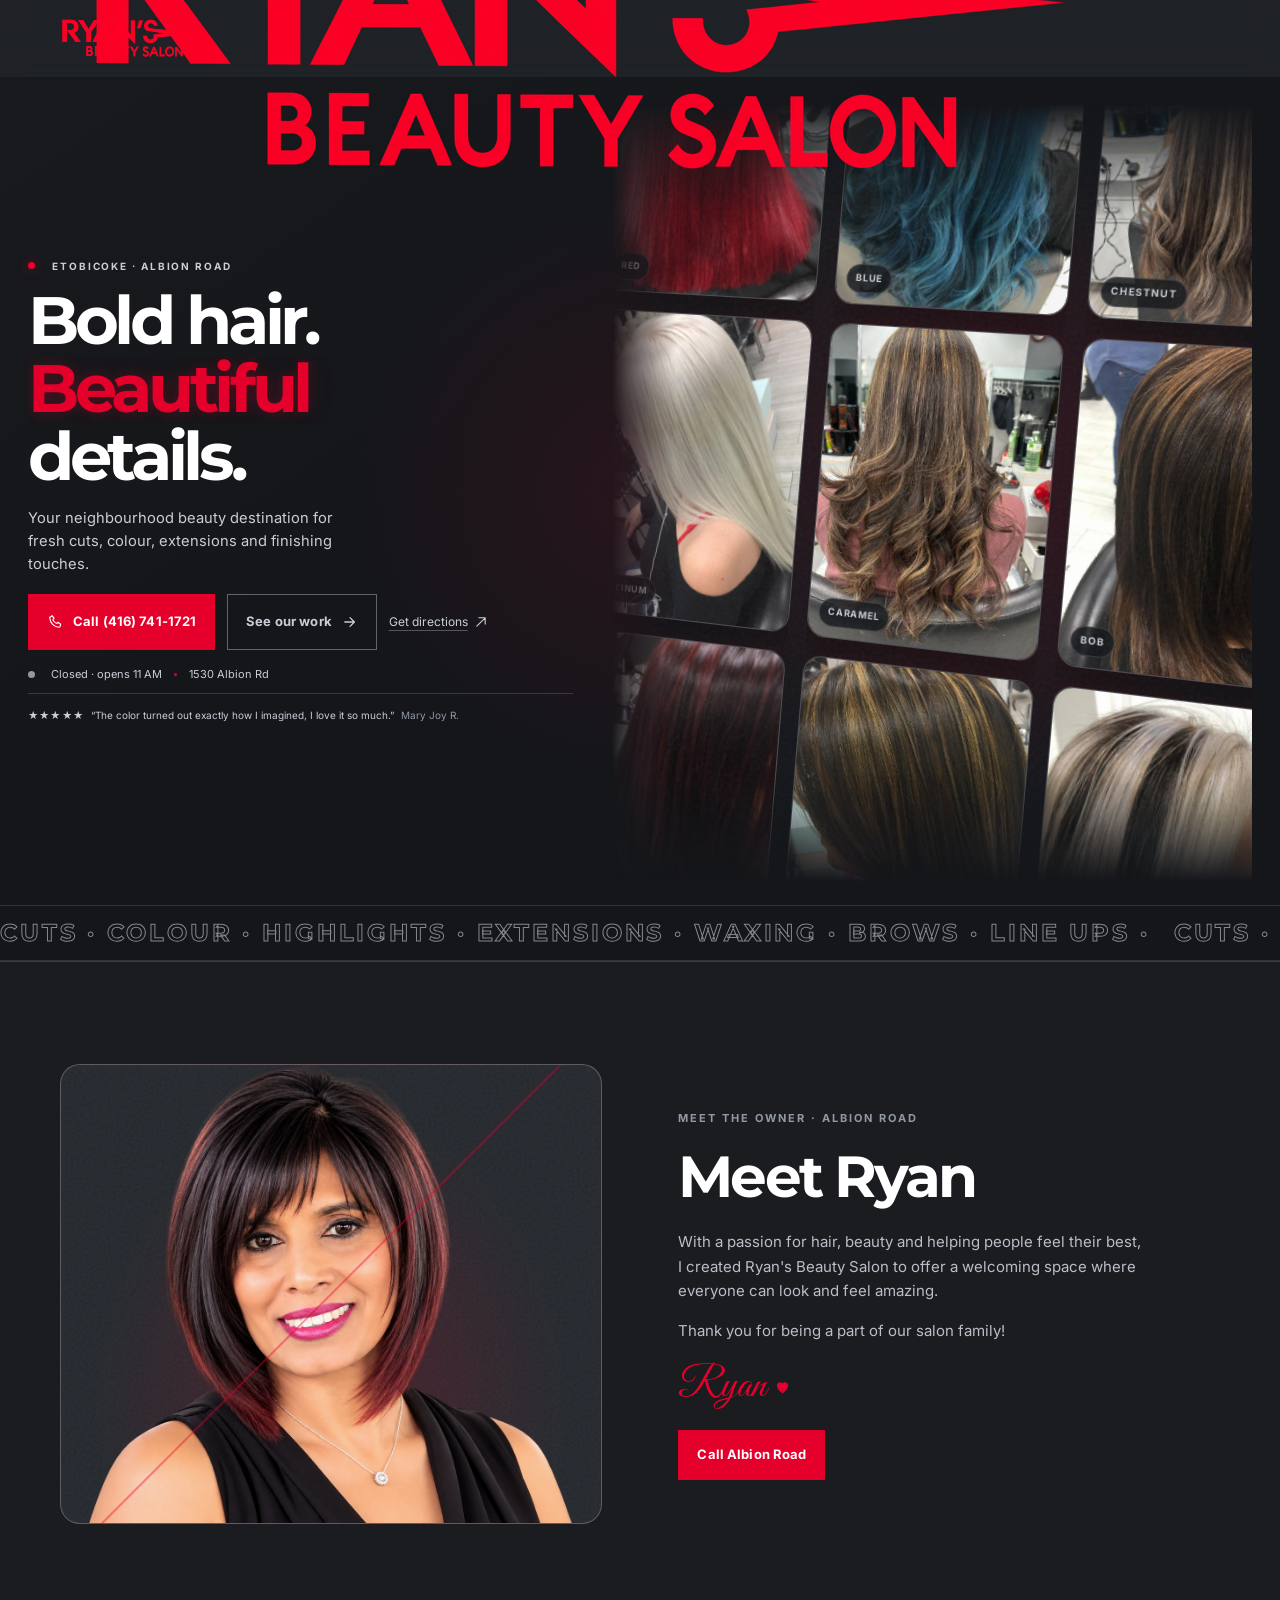
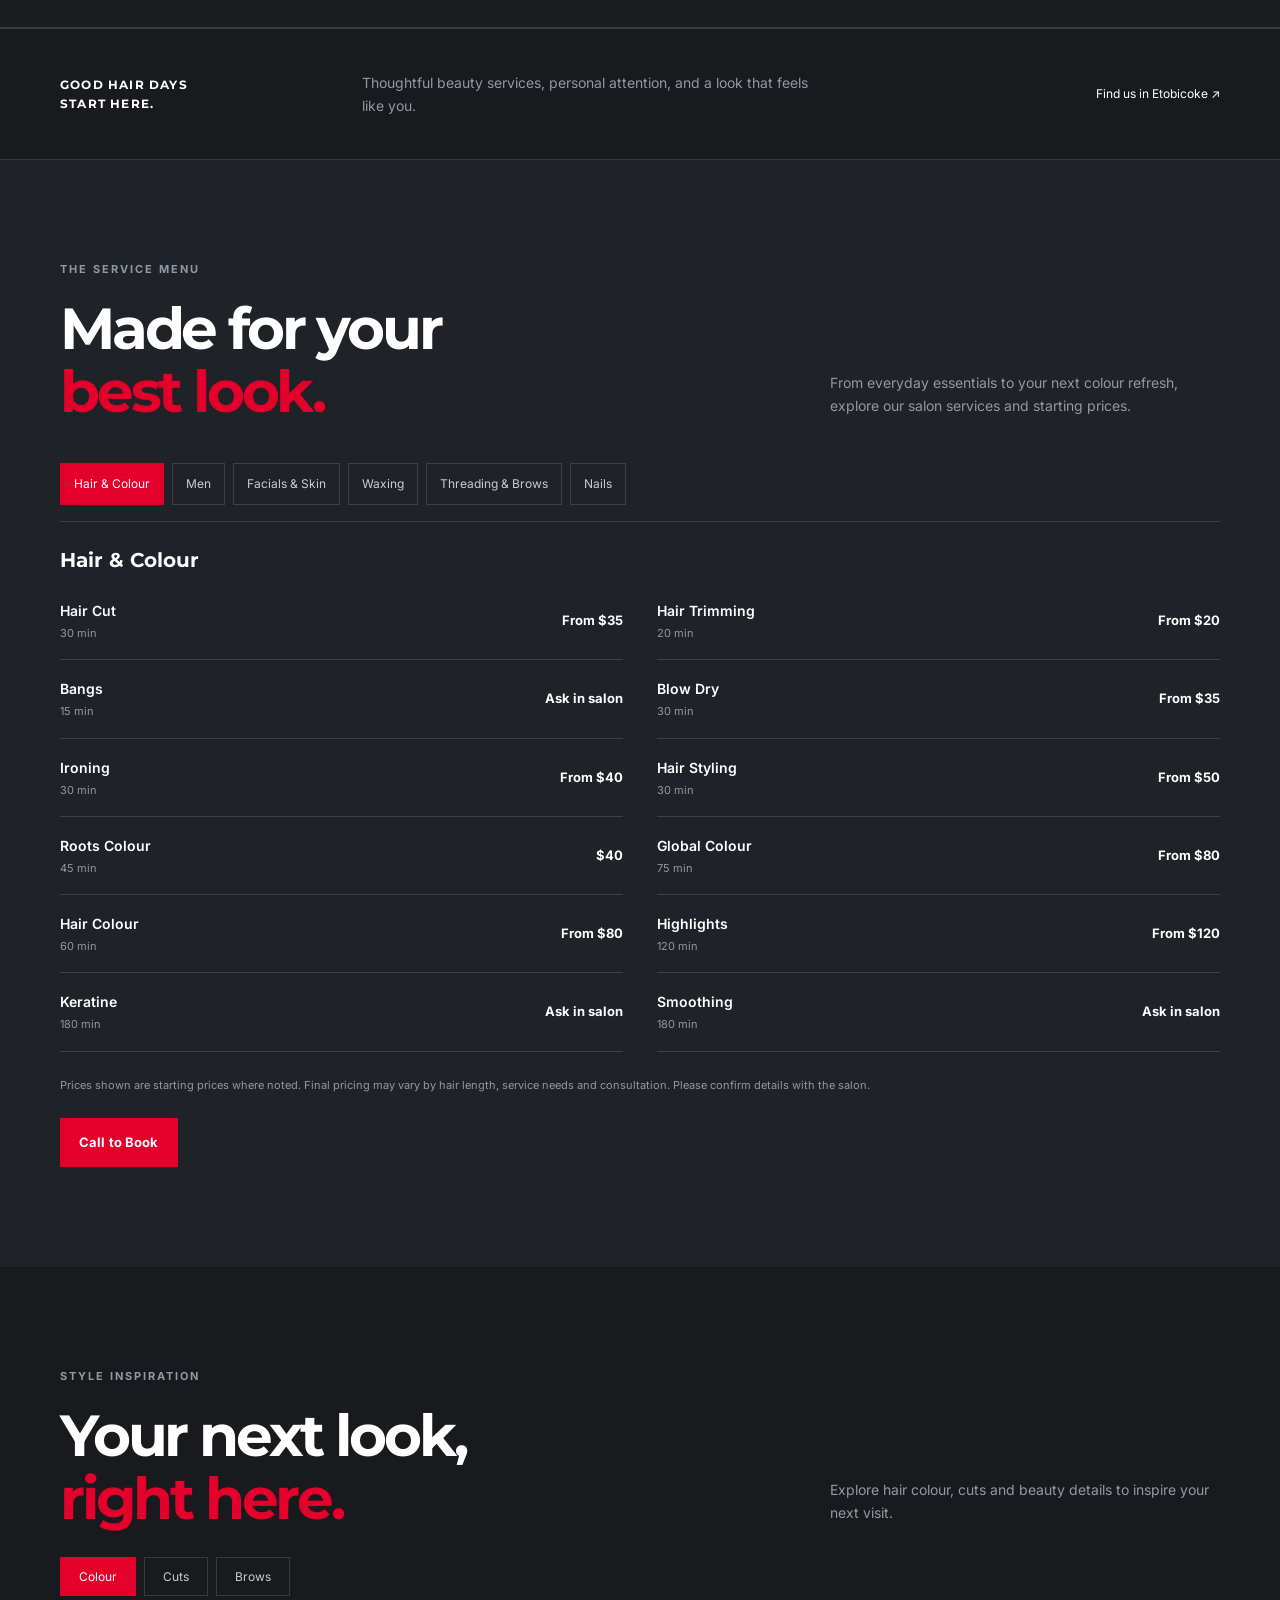
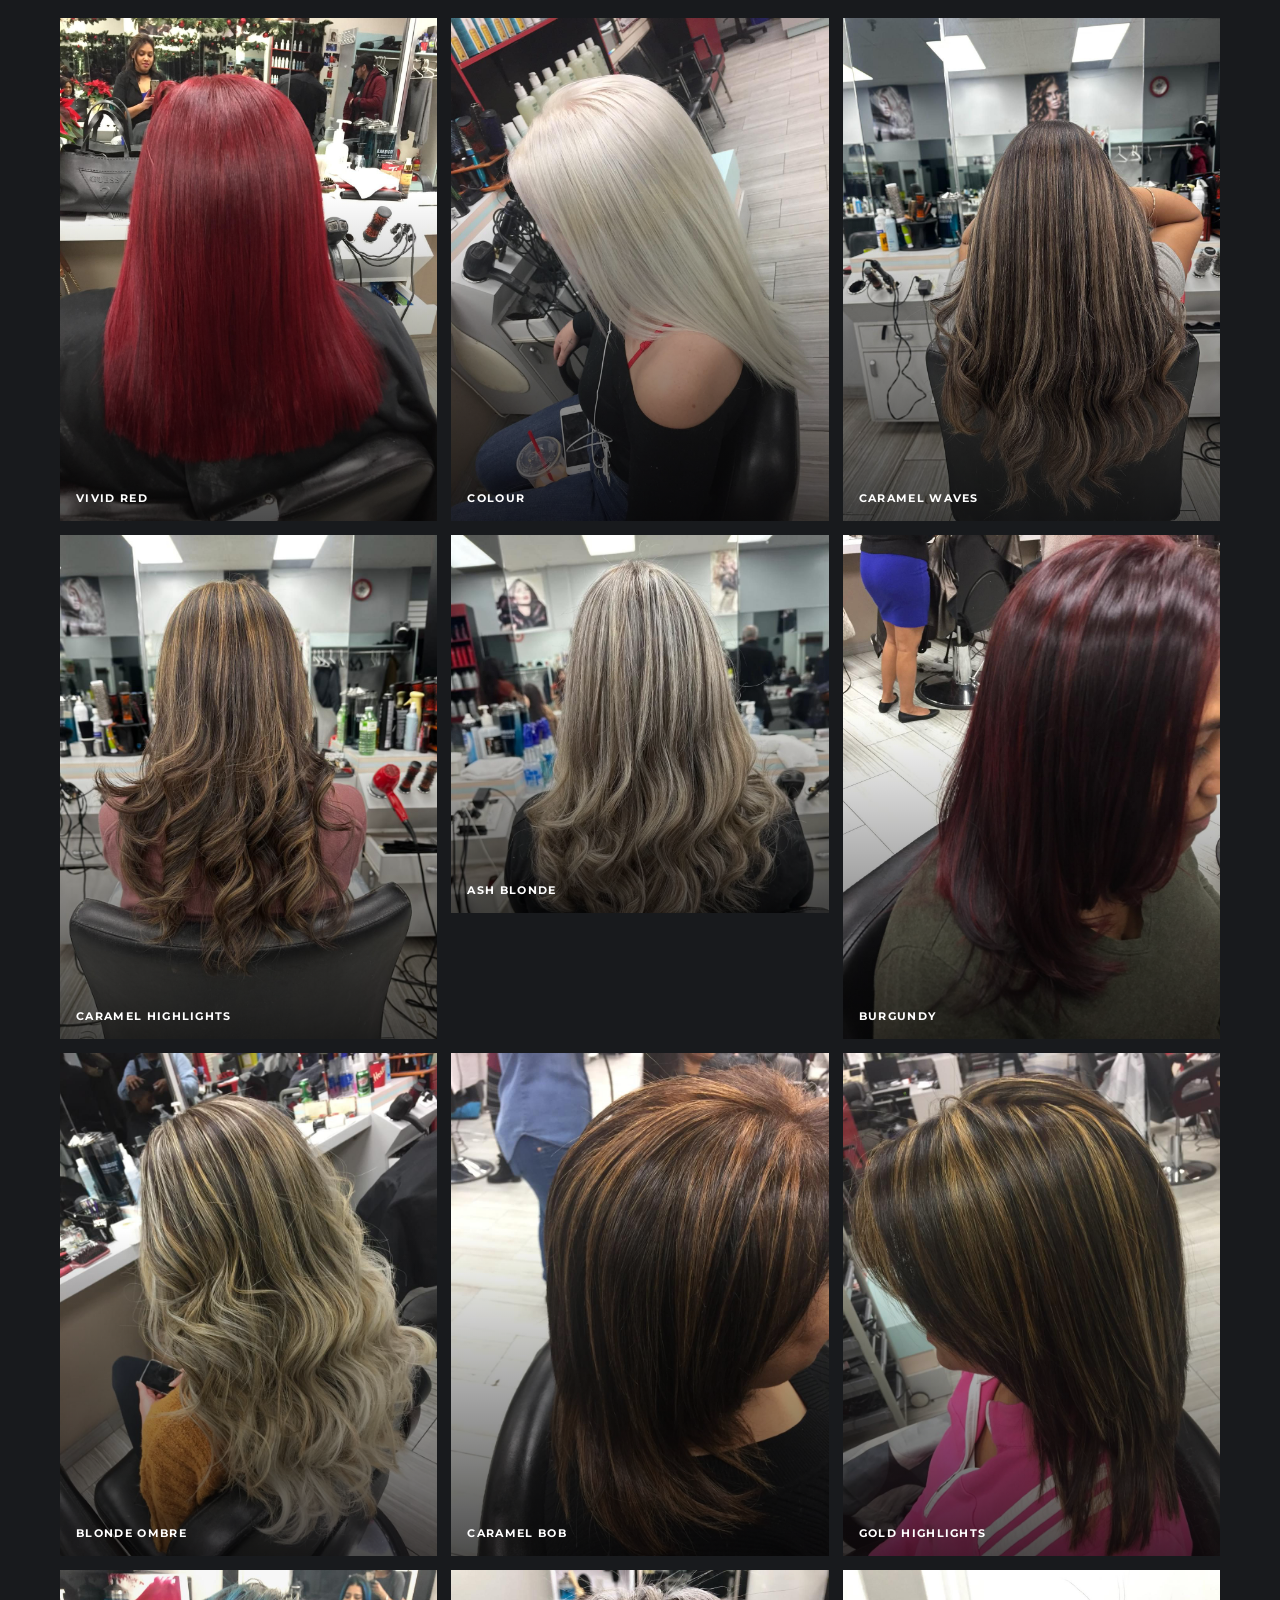
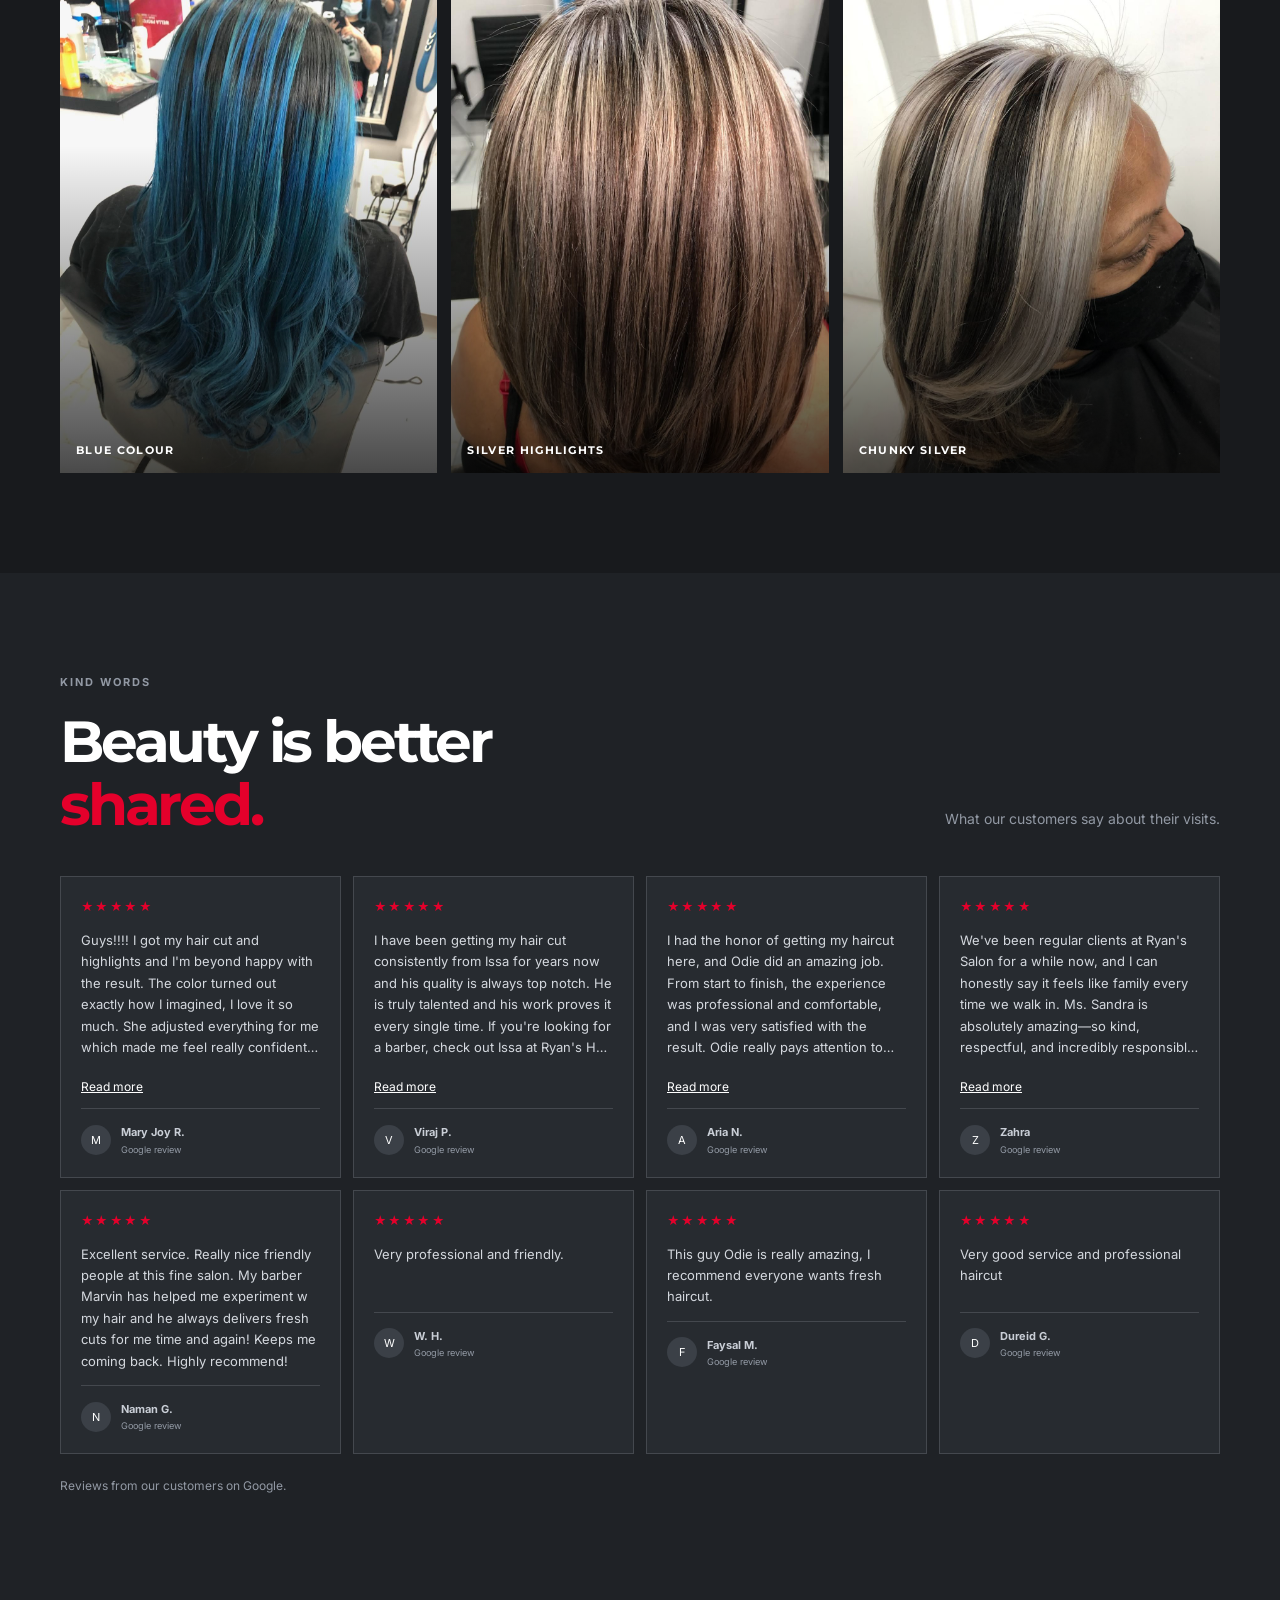
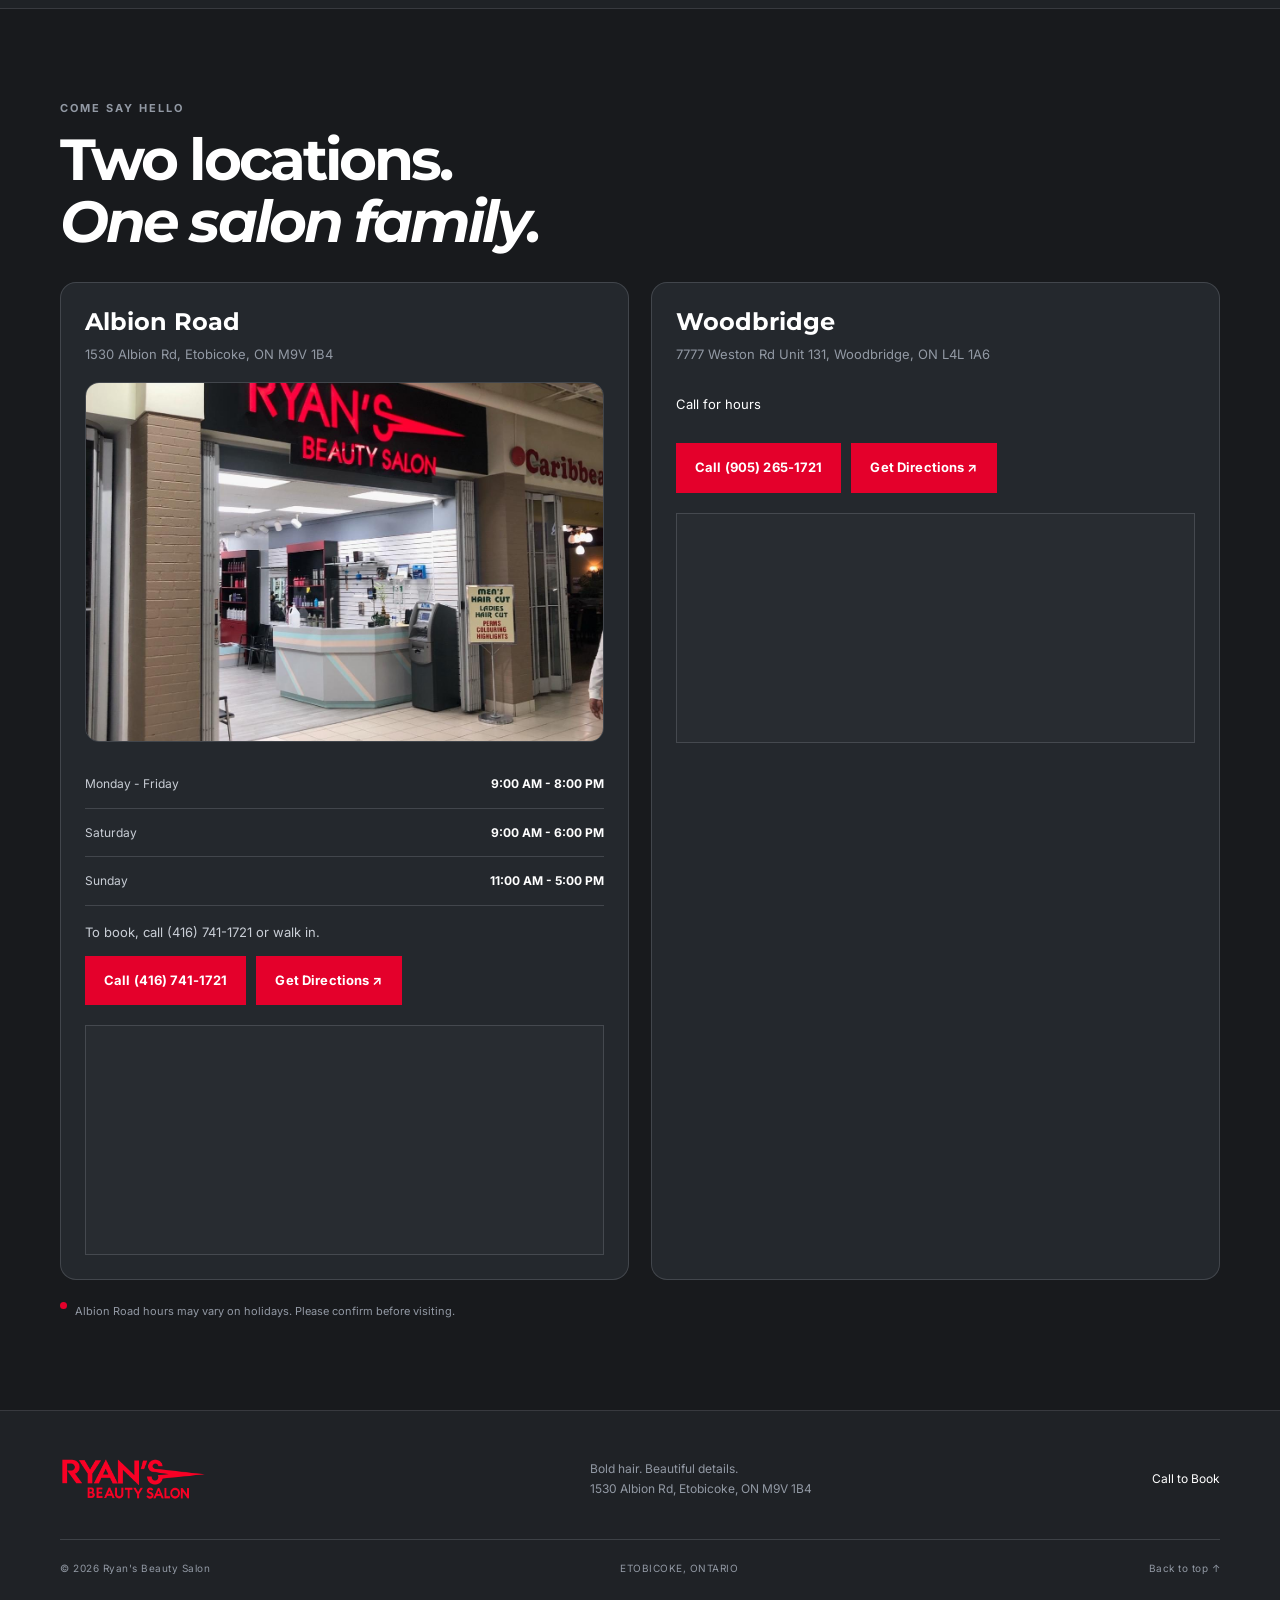
==== index.html @ 786a0055 "Place owner feature after marquee and add mobile menu logo" ====
<!doctype html><html lang="en"><head><meta charset="utf-8"><meta name="viewport" content="width=device-width, initial-scale=1, viewport-fit=cover"><meta name="theme-color" content="#1F2226"><title>Ryan's Beauty Salon | Hair, Beauty & Waxing in Etobicoke</title><meta name="description" content="Hair cuts, colour, extensions, waxing and brows at Ryan's Beauty Salon in Etobicoke."><meta property="og:image" content="https://ryans-beauty-salon.vercel.app/images/hero-red.jpg"><meta name="twitter:card" content="summary_large_image"><meta name="twitter:image" content="https://ryans-beauty-salon.vercel.app/images/hero-red.jpg"><link rel="preconnect" href="https://fonts.googleapis.com"><link rel="preconnect" href="https://fonts.gstatic.com" crossorigin><link href="https://fonts.googleapis.com/css2?family=Great+Vibes&family=Inter:wght@400;500;600;700&family=Montserrat:wght@500;600;700;800&display=swap" rel="stylesheet"><link rel="icon" href="data:image/svg+xml,%3Csvg xmlns=%22http://www.w3.org/2000/svg%22 viewBox=%220 0 64 64%22%3E%3Crect width=%2264%22 height=%2264%22 rx=%2212%22 fill=%22%231F2226%22/%3E%3Ctext x=%2232%22 y=%2245%22 text-anchor=%22middle%22 font-size=%2244%22 font-family=%22Arial%22 font-weight=%22bold%22 fill=%22%23E4002B%22%3ER%3C/text%3E%3C/svg%3E"><link rel="preload" as="image" href="/logo-ryans.png"><link rel="stylesheet" href="styles.css"><script defer src="config.js"></script><script defer src="reviews.js"></script><script defer src="app.js"></script><style>.booking-note{margin:0 0 12px;color:#C9CED6;font-size:13px}.visit-actions{display:flex;gap:10px;flex-wrap:wrap}#call-button[hidden]{display:none!important}</style><script type="application/ld+json">{"@context":"https://schema.org","@graph":[{"@type":"LocalBusiness","name":"Ryan's Beauty Salon","telephone":"+14167411721","address":{"@type":"PostalAddress","streetAddress":"1530 Albion Rd","addressLocality":"Etobicoke","addressRegion":"ON","postalCode":"M9V 1B4","addressCountry":"CA"}},{"@type":"LocalBusiness","name":"Ryan's Beauty Salon - Woodbridge","telephone":"+19052651721","address":{"@type":"PostalAddress","streetAddress":"7777 Weston Rd Unit 131","addressLocality":"Woodbridge","addressRegion":"ON","postalCode":"L4L 1A6","addressCountry":"CA"}}]}</script></head><body><a class="skip" href="#main">Skip to content</a><noscript><p class="noscript">JavaScript is off. All salon information and services remain available below. Call the salon to book an appointment.</p></noscript><header class="nav-wrap"><nav class="nav container" aria-label="Main navigation"><a class="brand" href="#home"><img class="brand-logo" src="/logo-ryans.png" alt="Ryan's Beauty Salon" width="1000" height="300"></a><div class="nav-links" id="primary-navigation"><a class="mobile-menu-brand" href="#home"><img src="/logo-ryans.png" alt="Ryan's Beauty Salon" width="1000" height="300"></a><a href="#services">Services</a><a href="#gallery">Gallery</a><a href="#reviews">Reviews</a><a href="#visit">Visit</a><a class="mobile-menu-book button button-red" data-booking-link href="tel:+14167411721">Call to Book</a></div><a class="button button-red nav-book desktop-nav-call" href="tel:+14167411721"><span class="nav-call-mobile-label">Call to Book</span><span class="nav-call-desktop-label" hidden>Call (416) 741-1721</span></a><button class="menu-toggle" type="button" aria-label="Open navigation menu" aria-controls="primary-navigation" aria-expanded="false">☰</button></nav></header><main id="main"><section class="hero container" id="home" aria-labelledby="hero-title">
  <div class="hero-copy">
    <p class="eyebrow"><span class="hero-eyebrow-dot" aria-hidden="true"></span> ETOBICOKE · ALBION ROAD</p>
    <h1 id="hero-title"><span class="headline-line"><span>Bold hair.</span></span><span class="headline-line"><em>Beautiful</em></span><span class="headline-line">details.</span></h1>
    <p class="hero-lede">Your neighbourhood beauty destination for fresh cuts, colour, extensions and finishing touches.</p>
    <div class="hero-actions">
      <a class="button button-red hero-primary-cta" data-booking-link href="tel:+14167411721"><span class="hero-call-mobile-label">Call to Book</span><span class="hero-call-desktop-label" hidden><svg aria-hidden="true" viewBox="0 0 24 24" width="17" height="17" fill="none"><path d="M7.2 3.8 10 7.7 8.3 9.4c1.1 2.4 3 4.3 5.4 5.4l1.7-1.7 3.9 2.8-.8 3.1c-.2.7-.9 1.1-1.6 1.1C9.8 19.5 4.5 14.2 3.9 7.1c0-.7.4-1.4 1.1-1.6z" stroke="currentColor" stroke-width="1.6" stroke-linecap="round" stroke-linejoin="round"/></svg>Call (416) 741-1721</span></a>
      <a class="button hero-ghost-cta" href="#gallery">See our work <svg aria-hidden="true" viewBox="0 0 20 20" width="16" height="16" fill="none"><path d="M3.5 10h12M10 4.5l5.5 5.5-5.5 5.5" stroke="currentColor" stroke-width="1.6" stroke-linecap="round" stroke-linejoin="round"/></svg></a>
      <a class="hero-directions-link" hidden href="https://maps.google.com/?q=1530+Albion+Rd,+Etobicoke,+ON+M9V+1B4" target="_blank" rel="noopener">Get directions <svg aria-hidden="true" viewBox="0 0 20 20" width="14" height="14" fill="none"><path d="M4 16 16 4M7 4h9v9" stroke="currentColor" stroke-width="1.6" stroke-linecap="round" stroke-linejoin="round"/></svg></a>
    </div>
    <div class="hero-meta"><span class="status-dot" aria-hidden="true"></span><span id="open-status" aria-live="polite">Check today's hours before visiting</span><span class="meta-separator" aria-hidden="true"></span><span>1530 Albion Rd</span></div>
    <div class="hero-review-line" aria-live="polite"><span class="hero-review-stars" aria-label="5 stars">★★★★★</span><span class="hero-review-quote">“The color turned out exactly how I imagined, I love it so much.”</span><span class="hero-review-name">Mary Joy R.</span></div>
    <a class="hero-scroll-cue" href="#services" aria-label="Scroll to services"><span class="scroll-cue-track"><i></i></span><span>SCROLL</span></a>
  </div>
  <div class="hero-gallery" aria-label="Hair colour inspiration" data-mobile-coverflow>
    <div class="mobile-carousel-stage">
    <div class="mobile-carousel-glow" aria-hidden="true"></div>
    <button class="mobile-carousel-arrow mobile-carousel-prev" type="button" aria-label="Previous hair colour"><svg viewBox="0 0 24 24" aria-hidden="true"><path d="m15 18-6-6 6-6"/></svg></button>
    <figure class="hero-photo-card hero-photo-feature" data-hero-card="0"><img src="/images/hero-red.jpg" alt="Vivid red hair colour" width="1200" height="1600" fetchpriority="high" decoding="async" style="--crop-x:50%;--crop-y:70%;--crop-scale:1.35"><figcaption>RED</figcaption></figure>
    <figure class="hero-photo-card hero-photo-blue" data-hero-card="1"><img src="/images/blue-colour.jpg" alt="Blue hair colour" width="1200" height="1600" loading="eager" decoding="async" style="--crop-x:50%;--crop-y:60%;--crop-scale:1.4"><figcaption>BLUE</figcaption></figure>
    <figure class="hero-photo-card hero-photo-platinum" data-hero-card="2"><img src="/images/platinum-blonde.jpg" alt="Platinum blonde hair colour" width="1200" height="1600" loading="lazy" decoding="async" style="--crop-x:38%;--crop-y:28%;--crop-scale:1.5"><figcaption>PLATINUM</figcaption></figure>
    <figure class="hero-photo-card hero-photo-caramel" data-hero-card="3"><img src="/images/caramel-highlights-waves.jpg" alt="Caramel highlighted hair" width="960" height="1280" loading="lazy" decoding="async" style="--crop-x:50%;--crop-y:58%;--crop-scale:1.45"><figcaption>CARAMEL</figcaption></figure>
    <figure class="hero-photo-card hero-photo-ombre" data-hero-card="4"><img src="/images/blonde-ombre.jpg" alt="Blonde ombré hair colour" width="960" height="1280" loading="lazy" decoding="async" style="--crop-x:50%;--crop-y:55%;--crop-scale:1.45"><figcaption>OMBRE</figcaption></figure>
    <button class="mobile-carousel-arrow mobile-carousel-next" type="button" aria-label="Next hair colour"><svg viewBox="0 0 24 24" aria-hidden="true"><path d="m9 18 6-6-6-6"/></svg></button>
    <p class="mobile-carousel-hint" aria-hidden="true"><span class="mobile-carousel-hand">↔</span> Swipe</p>
    </div>
    <div class="hero-card-dots" aria-label="Choose hair colour photo"><button type="button" aria-label="Show red hair" data-hero-dot="0" class="active"></button><button type="button" aria-label="Show blue hair" data-hero-dot="1"></button><button type="button" aria-label="Show platinum blonde hair" data-hero-dot="2"></button><button type="button" aria-label="Show caramel hair" data-hero-dot="3"></button><button type="button" aria-label="Show blonde ombré hair" data-hero-dot="4"></button></div>
  </div><div class="desktop-photo-wall" aria-label="Hair colour photo wall" aria-hidden="true"><div class="wall-tilt"><div class="wall-column wall-column-1" data-wall-column="1"><div class="wall-strip"><figure class="wall-card"><div class="wall-card-frame"><img src="/images/hero-red.jpg" alt="red hair colour" width="1200" height="1600" loading="lazy" decoding="async" style="--wall-position:50% 78%;--wall-scale:1.3"><span class="wall-card-label" aria-hidden="true">RED</span></div></figure><figure class="wall-card"><div class="wall-card-frame"><img src="/images/platinum-blonde.jpg" alt="platinum hair colour" width="1200" height="1600" loading="lazy" decoding="async" style="--wall-position:45% 60%;--wall-scale:1.3"><span class="wall-card-label" aria-hidden="true">PLATINUM</span></div></figure><figure class="wall-card"><div class="wall-card-frame"><img src="/images/burgundy-highlights.jpg" alt="burgundy hair colour" width="1200" height="1600" loading="lazy" decoding="async" style="--wall-position:50% 40%;--wall-scale:1.3"><span class="wall-card-label" aria-hidden="true">BURGUNDY</span></div></figure><figure class="wall-card"><div class="wall-card-frame"><img src="/images/silver-highlights.jpg" alt="silver hair colour" width="1200" height="1600" loading="lazy" decoding="async" style="--wall-position:50% 40%;--wall-scale:1.3"><span class="wall-card-label" aria-hidden="true">SILVER</span></div></figure><figure class="wall-card" aria-hidden="true"><div class="wall-card-frame"><img src="/images/hero-red.jpg" alt="" width="1200" height="1600" loading="lazy" decoding="async" style="--wall-position:50% 78%;--wall-scale:1.3"><span class="wall-card-label" aria-hidden="true">RED</span></div></figure><figure class="wall-card" aria-hidden="true"><div class="wall-card-frame"><img src="/images/platinum-blonde.jpg" alt="" width="1200" height="1600" loading="lazy" decoding="async" style="--wall-position:45% 60%;--wall-scale:1.3"><span class="wall-card-label" aria-hidden="true">PLATINUM</span></div></figure><figure class="wall-card" aria-hidden="true"><div class="wall-card-frame"><img src="/images/burgundy-highlights.jpg" alt="" width="1200" height="1600" loading="lazy" decoding="async" style="--wall-position:50% 40%;--wall-scale:1.3"><span class="wall-card-label" aria-hidden="true">BURGUNDY</span></div></figure><figure class="wall-card" aria-hidden="true"><div class="wall-card-frame"><img src="/images/silver-highlights.jpg" alt="" width="1200" height="1600" loading="lazy" decoding="async" style="--wall-position:50% 40%;--wall-scale:1.3"><span class="wall-card-label" aria-hidden="true">SILVER</span></div></figure></div></div><div class="wall-column wall-column-2" data-wall-column="2"><div class="wall-strip"><figure class="wall-card"><div class="wall-card-frame"><img src="/images/blue-colour.jpg" alt="blue hair colour" width="1200" height="1600" loading="lazy" decoding="async" style="--wall-position:50% 72%;--wall-scale:1.3"><span class="wall-card-label" aria-hidden="true">BLUE</span></div></figure><figure class="wall-card"><div class="wall-card-frame"><img src="/images/caramel-highlights-waves.jpg" alt="caramel hair colour" width="960" height="1280" loading="lazy" decoding="async" style="--wall-position:50% 78%;--wall-scale:1.3"><span class="wall-card-label" aria-hidden="true">CARAMEL</span></div></figure><figure class="wall-card"><div class="wall-card-frame"><img src="/images/gold-highlights-layers.jpg" alt="gold hair colour" width="960" height="1280" loading="lazy" decoding="async" style="--wall-position:50% 45%;--wall-scale:1.3"><span class="wall-card-label" aria-hidden="true">GOLD</span></div></figure><figure class="wall-card"><div class="wall-card-frame"><img src="/images/blonde-ombre.jpg" alt="ombre hair colour" width="960" height="1280" loading="lazy" decoding="async" style="--wall-position:50% 70%;--wall-scale:1.3"><span class="wall-card-label" aria-hidden="true">OMBRE</span></div></figure><figure class="wall-card" aria-hidden="true"><div class="wall-card-frame"><img src="/images/blue-colour.jpg" alt="" width="1200" height="1600" loading="lazy" decoding="async" style="--wall-position:50% 72%;--wall-scale:1.3"><span class="wall-card-label" aria-hidden="true">BLUE</span></div></figure><figure class="wall-card" aria-hidden="true"><div class="wall-card-frame"><img src="/images/caramel-highlights-waves.jpg" alt="" width="960" height="1280" loading="lazy" decoding="async" style="--wall-position:50% 78%;--wall-scale:1.3"><span class="wall-card-label" aria-hidden="true">CARAMEL</span></div></figure><figure class="wall-card" aria-hidden="true"><div class="wall-card-frame"><img src="/images/gold-highlights-layers.jpg" alt="" width="960" height="1280" loading="lazy" decoding="async" style="--wall-position:50% 45%;--wall-scale:1.3"><span class="wall-card-label" aria-hidden="true">GOLD</span></div></figure><figure class="wall-card" aria-hidden="true"><div class="wall-card-frame"><img src="/images/blonde-ombre.jpg" alt="" width="960" height="1280" loading="lazy" decoding="async" style="--wall-position:50% 70%;--wall-scale:1.3"><span class="wall-card-label" aria-hidden="true">OMBRE</span></div></figure></div></div><div class="wall-column wall-column-3" data-wall-column="3"><div class="wall-strip"><figure class="wall-card"><div class="wall-card-frame"><img src="/images/brunette-caramel-waves.jpg" alt="chestnut hair colour" width="1200" height="1600" loading="lazy" decoding="async" style="--wall-position:50% 72%;--wall-scale:1.3"><span class="wall-card-label" aria-hidden="true">CHESTNUT</span></div></figure><figure class="wall-card"><div class="wall-card-frame"><img src="/images/caramel-bob.jpg" alt="bob hair colour" width="960" height="1280" loading="lazy" decoding="async" style="--wall-position:50% 62%;--wall-scale:1.3"><span class="wall-card-label" aria-hidden="true">BOB</span></div></figure><figure class="wall-card"><div class="wall-card-frame"><img src="/images/silver-chunky-highlights.jpg" alt="block hair colour" width="1200" height="1600" loading="lazy" decoding="async" style="--wall-position:50% 35%;--wall-scale:1.3"><span class="wall-card-label" aria-hidden="true">BLOCK</span></div></figure><figure class="wall-card"><div class="wall-card-frame"><img src="/images/ash-blonde-balayage.jpg" alt="ash hair colour" width="1200" height="1600" loading="lazy" decoding="async" style="--wall-position:50% 0%;--wall-scale:1.35"><span class="wall-card-label" aria-hidden="true">ASH</span></div></figure><figure class="wall-card" aria-hidden="true"><div class="wall-card-frame"><img src="/images/brunette-caramel-waves.jpg" alt="" width="1200" height="1600" loading="lazy" decoding="async" style="--wall-position:50% 72%;--wall-scale:1.3"><span class="wall-card-label" aria-hidden="true">CHESTNUT</span></div></figure><figure class="wall-card" aria-hidden="true"><div class="wall-card-frame"><img src="/images/caramel-bob.jpg" alt="" width="960" height="1280" loading="lazy" decoding="async" style="--wall-position:50% 62%;--wall-scale:1.3"><span class="wall-card-label" aria-hidden="true">BOB</span></div></figure><figure class="wall-card" aria-hidden="true"><div class="wall-card-frame"><img src="/images/silver-chunky-highlights.jpg" alt="" width="1200" height="1600" loading="lazy" decoding="async" style="--wall-position:50% 35%;--wall-scale:1.3"><span class="wall-card-label" aria-hidden="true">BLOCK</span></div></figure><figure class="wall-card" aria-hidden="true"><div class="wall-card-frame"><img src="/images/ash-blonde-balayage.jpg" alt="" width="1200" height="1600" loading="lazy" decoding="async" style="--wall-position:50% 0%;--wall-scale:1.35"><span class="wall-card-label" aria-hidden="true">ASH</span></div></figure></div></div></div></div></section><div class="service-marquee" aria-label="Cuts, colour, highlights, extensions, waxing, brows and line ups"><div class="service-marquee-track"><span>CUTS · COLOUR · HIGHLIGHTS · EXTENSIONS · WAXING · BROWS · LINE UPS ·</span><span aria-hidden="true"> CUTS · COLOUR · HIGHLIGHTS · EXTENSIONS · WAXING · BROWS · LINE UPS ·</span></div></div><section class="owner-section" id="owner"><div class="container owner-grid"><div class="owner-photo-panel"><img src="/owner-ryan.webp" alt="Ryan, owner of Ryan's Beauty Salon" width="1100" height="1047" loading="lazy" decoding="async"></div><div class="owner-copy"><p class="eyebrow">MEET THE OWNER · ALBION ROAD</p><h2>Meet Ryan</h2><p>With a passion for hair, beauty and helping people feel their best, I created Ryan's Beauty Salon to offer a welcoming space where everyone can look and feel amazing.</p><p>Thank you for being a part of our salon family!</p><div class="owner-signature">Ryan <svg viewBox="0 0 24 24" aria-hidden="true"><path d="M12 20s-8-4.7-8-11a4.5 4.5 0 0 1 8-2.8A4.5 4.5 0 0 1 20 9c0 6.3-8 11-8 11Z" fill="currentColor"/></svg></div><a class="button button-red" href="tel:+14167411721">Call Albion Road</a></div></div></section><section class="intro-band"><div class="container intro-inner"><p>GOOD HAIR DAYS<br>START HERE.</p><p>Thoughtful beauty services, personal attention, and a look that feels like you.</p><a href="#visit">Find us in Etobicoke ↗</a></div></section><!-- prices unverified, confirm with salon before launch --><section class="section container" id="services"><div class="section-heading"><div><p class="eyebrow">THE SERVICE MENU</p><h2>Made for your<br><em>best look.</em></h2></div><p>From everyday essentials to your next colour refresh, explore our salon services and starting prices.</p></div><div class="service-tabs" role="tablist" aria-label="Service categories"><button type="button" class="service-tab active" role="tab" aria-selected="true" data-category="0">Hair & Colour</button><button type="button" class="service-tab" role="tab" aria-selected="false" data-category="1">Men</button><button type="button" class="service-tab" role="tab" aria-selected="false" data-category="2">Facials & Skin</button><button type="button" class="service-tab" role="tab" aria-selected="false" data-category="3">Waxing</button><button type="button" class="service-tab" role="tab" aria-selected="false" data-category="4">Threading & Brows</button><button type="button" class="service-tab" role="tab" aria-selected="false" data-category="5">Nails</button></div><div class="services-content"><section class="service-group" id="service-0"><h3>Hair & Colour</h3><div class="service-list"><article class="service"><div><h4>Hair Cut</h4><p>30 min</p></div><strong>From $35</strong></article><article class="service"><div><h4>Hair Trimming</h4><p>20 min</p></div><strong>From $20</strong></article><article class="service"><div><h4>Bangs</h4><p>15 min</p></div><strong>Ask in salon</strong></article><article class="service"><div><h4>Blow Dry</h4><p>30 min</p></div><strong>From $35</strong></article><article class="service"><div><h4>Ironing</h4><p>30 min</p></div><strong>From $40</strong></article><article class="service"><div><h4>Hair Styling</h4><p>30 min</p></div><strong>From $50</strong></article><article class="service"><div><h4>Roots Colour</h4><p>45 min</p></div><strong>$40</strong></article><article class="service"><div><h4>Global Colour</h4><p>75 min</p></div><strong>From $80</strong></article><article class="service"><div><h4>Hair Colour</h4><p>60 min</p></div><strong>From $80</strong></article><article class="service"><div><h4>Highlights</h4><p>120 min</p></div><strong>From $120</strong></article><article class="service"><div><h4>Keratine</h4><p>180 min</p></div><strong>Ask in salon</strong></article><article class="service"><div><h4>Smoothing</h4><p>180 min</p></div><strong>Ask in salon</strong></article></div></section><section class="service-group" id="service-1"><h3>Men</h3><div class="service-list"><article class="service"><div><h4>Men's Cut & Line Up</h4><p>Ask in salon</p></div><strong>Ask in salon</strong></article><article class="service"><div><h4>Men's Eyebrows</h4><p>10 min</p></div><strong>$10</strong></article></div></section><section class="service-group" id="service-2"><h3>Facials & Skin</h3><div class="service-list"><article class="service"><div><h4>Basic / Cleanup Facial</h4><p>35 min</p></div><strong>$49</strong></article><article class="service"><div><h4>Brightening Facial</h4><p>45 min</p></div><strong>$65</strong></article><article class="service"><div><h4>Dermaplaning</h4><p>30 min</p></div><strong>$30</strong></article><article class="service"><div><h4>Anti-Tanning Facial</h4><p>50 min</p></div><strong>$85</strong></article><article class="service"><div><h4>Anti-Aging Facial</h4><p>50 min</p></div><strong>$100</strong></article><article class="service"><div><h4>Hydra Facial</h4><p>60 min</p></div><strong>$120</strong></article><article class="service"><div><h4>Anti-Acne Facial</h4><p>45 min</p></div><strong>$85</strong></article><article class="service"><div><h4>Face Bleach</h4><p>15 min</p></div><strong>$20</strong></article></div></section><section class="service-group" id="service-3"><h3>Waxing</h3><div class="service-list"><article class="service"><div><h4>Arms</h4><p>15 min</p></div><strong>$20</strong></article><article class="service"><div><h4>Legs</h4><p>20 min</p></div><strong>$30</strong></article><article class="service"><div><h4>Underarms</h4><p>5 min</p></div><strong>$10</strong></article><article class="service"><div><h4>Full Body</h4><p>40 min</p></div><strong>$120</strong></article><article class="service"><div><h4>Full Back</h4><p>20 min</p></div><strong>$25</strong></article><article class="service"><div><h4>Belly</h4><p>20 min</p></div><strong>$25</strong></article><article class="service"><div><h4>Bikini Line</h4><p>15 min</p></div><strong>$25</strong></article><article class="service"><div><h4>Brazilian</h4><p>20 min</p></div><strong>$40</strong></article><article class="service"><div><h4>Eyebrow Waxing</h4><p>5 min</p></div><strong>$10</strong></article><article class="service"><div><h4>Face Wax</h4><p>30 min</p></div><strong>Ask in salon</strong></article></div></section><section class="service-group" id="service-4"><h3>Threading & Brows</h3><div class="service-list"><article class="service"><div><h4>Eyebrow Threading</h4><p>5 min</p></div><strong>$7</strong></article><article class="service"><div><h4>Upper Lip Threading</h4><p>5 min</p></div><strong>$5</strong></article></div></section><section class="service-group" id="service-5"><h3>Nails</h3><div class="service-list"><article class="service"><div><h4>Manicure</h4><p>30 min</p></div><strong>$35</strong></article><article class="service"><div><h4>Pedicure</h4><p>30 min</p></div><strong>$40</strong></article><article class="service"><div><h4>Mani + Pedi</h4><p>60 min</p></div><strong>$70</strong></article></div></section></div><p class="fine-print">Prices shown are starting prices where noted. Final pricing may vary by hair length, service needs and consultation. Please confirm details with the salon.</p><a class="button button-red" data-booking-link href="tel:+14167411721">Call to Book</a></section><section class="section gallery-section" id="gallery"><div class="container"><div class="section-heading"><div><p class="eyebrow">STYLE INSPIRATION</p><h2>Your next look,<br><em>right here.</em></h2></div><p>Explore hair colour, cuts and beauty details to inspire your next visit.</p></div><div class="gallery-filters" role="group" aria-label="Filter photo gallery"><button class="gallery-filter active" type="button" data-filter="colour" aria-pressed="true">Colour</button><button class="gallery-filter" type="button" data-filter="cuts" aria-pressed="false">Cuts</button><button class="gallery-filter" type="button" data-filter="brows" aria-pressed="false">Brows</button></div><div class="gallery-grid"><button class="gallery-card" type="button" data-photo="/images/hero-red.jpg" data-alt="Vivid red straight hair colour" data-gallery="VIVID RED" data-category="colour" aria-label="Open vivid red straight hair colour photo"><img src="/images/hero-red.jpg" alt="Vivid red straight hair colour" loading="lazy" width="1200" height="1600" onerror="this.style.display='none';this.parentElement.classList.add('fallback-tile')"><span class="fallback-symbol" aria-hidden="true">✦</span><span class="gallery-label">VIVID RED</span></button><button class="gallery-card" type="button" data-photo="/images/platinum-blonde.jpg" data-alt="Platinum blonde hair colour" data-gallery="COLOUR" data-category="colour" aria-label="Open Platinum blonde hair colour photo"><img src="/images/platinum-blonde.jpg" alt="Platinum blonde hair colour" loading="lazy" width="1200" height="1600" onerror="this.style.display='none';this.parentElement.classList.add('fallback-tile')"><span class="fallback-symbol" aria-hidden="true">✦</span><span class="gallery-label">COLOUR</span></button><button class="gallery-card" type="button" data-photo="/images/brunette-caramel-waves.jpg" data-alt="Brunette hair with caramel waves" data-gallery="CARAMEL WAVES" data-category="colour" aria-label="Open Brunette hair with caramel waves photo"><img src="/images/brunette-caramel-waves.jpg" alt="Brunette hair with caramel waves" loading="lazy" width="1200" height="1600" onerror="this.style.display='none';this.parentElement.classList.add('fallback-tile')"><span class="fallback-symbol" aria-hidden="true">✦</span><span class="gallery-label">CARAMEL WAVES</span></button><button class="gallery-card" type="button" data-photo="/images/caramel-highlights-waves.jpg" data-alt="Caramel highlights on wavy hair" data-gallery="CARAMEL HIGHLIGHTS" data-category="colour" aria-label="Open Caramel highlights on wavy hair photo"><img src="/images/caramel-highlights-waves.jpg" alt="Caramel highlights on wavy hair" loading="lazy" width="960" height="1280" onerror="this.style.display='none';this.parentElement.classList.add('fallback-tile')"><span class="fallback-symbol" aria-hidden="true">✦</span><span class="gallery-label">CARAMEL HIGHLIGHTS</span></button><button class="gallery-card" type="button" data-photo="/images/ash-blonde-balayage.jpg" data-alt="Ash blonde balayage hair colour" data-gallery="ASH BLONDE" data-category="colour" aria-label="Open Ash blonde balayage hair colour photo"><img src="/images/ash-blonde-balayage.jpg" alt="Ash blonde balayage hair colour" loading="lazy" width="1200" height="1600" onerror="this.style.display='none';this.parentElement.classList.add('fallback-tile')"><span class="fallback-symbol" aria-hidden="true">✦</span><span class="gallery-label">ASH BLONDE</span></button><button class="gallery-card" type="button" data-photo="/images/burgundy-highlights.jpg" data-alt="Burgundy highlighted hair colour" data-gallery="BURGUNDY" data-category="colour" aria-label="Open Burgundy highlighted hair colour photo"><img src="/images/burgundy-highlights.jpg" alt="Burgundy highlighted hair colour" loading="lazy" width="1200" height="1600" onerror="this.style.display='none';this.parentElement.classList.add('fallback-tile')"><span class="fallback-symbol" aria-hidden="true">✦</span><span class="gallery-label">BURGUNDY</span></button><button class="gallery-card" type="button" data-photo="/images/blonde-ombre.jpg" data-alt="Blonde ombre hair colour" data-gallery="BLONDE OMBRE" data-category="colour" aria-label="Open Blonde ombre hair colour photo"><img src="/images/blonde-ombre.jpg" alt="Blonde ombre hair colour" loading="lazy" width="960" height="1280" onerror="this.style.display='none';this.parentElement.classList.add('fallback-tile')"><span class="fallback-symbol" aria-hidden="true">✦</span><span class="gallery-label">BLONDE OMBRE</span></button><button class="gallery-card" type="button" data-photo="/images/caramel-bob.jpg" data-alt="Caramel bob haircut" data-gallery="CARAMEL BOB" data-category="colour" aria-label="Open Caramel bob haircut photo"><img src="/images/caramel-bob.jpg" alt="Caramel bob haircut" loading="lazy" width="960" height="1280" onerror="this.style.display='none';this.parentElement.classList.add('fallback-tile')"><span class="fallback-symbol" aria-hidden="true">✦</span><span class="gallery-label">CARAMEL BOB</span></button><button class="gallery-card" type="button" data-photo="/images/gold-highlights-layers.jpg" data-alt="Golden highlights on layered hair" data-gallery="GOLD HIGHLIGHTS" data-category="colour" aria-label="Open Golden highlights on layered hair photo"><img src="/images/gold-highlights-layers.jpg" alt="Golden highlights on layered hair" loading="lazy" width="960" height="1280" onerror="this.style.display='none';this.parentElement.classList.add('fallback-tile')"><span class="fallback-symbol" aria-hidden="true">✦</span><span class="gallery-label">GOLD HIGHLIGHTS</span></button><button class="gallery-card" type="button" data-photo="/images/blue-colour.jpg" data-alt="Blue hair colour" data-gallery="BLUE COLOUR" data-category="colour" aria-label="Open Blue hair colour photo"><img src="/images/blue-colour.jpg" alt="Blue hair colour" loading="lazy" width="1200" height="1600" onerror="this.style.display='none';this.parentElement.classList.add('fallback-tile')"><span class="fallback-symbol" aria-hidden="true">✦</span><span class="gallery-label">BLUE COLOUR</span></button><button class="gallery-card" type="button" data-photo="/images/silver-highlights.jpg" data-alt="Silver highlights hair colour" data-gallery="SILVER HIGHLIGHTS" data-category="colour" aria-label="Open Silver highlights hair colour photo"><img src="/images/silver-highlights.jpg" alt="Silver highlights hair colour" loading="lazy" width="1200" height="1600" onerror="this.style.display='none';this.parentElement.classList.add('fallback-tile')"><span class="fallback-symbol" aria-hidden="true">✦</span><span class="gallery-label">SILVER HIGHLIGHTS</span></button><button class="gallery-card" type="button" data-photo="/images/silver-chunky-highlights.jpg" data-alt="Silver chunky highlights hair colour" data-gallery="CHUNKY SILVER" data-category="colour" aria-label="Open Silver chunky highlights hair colour photo"><img src="/images/silver-chunky-highlights.jpg" alt="Silver chunky highlights hair colour" loading="lazy" width="1200" height="1600" onerror="this.style.display='none';this.parentElement.classList.add('fallback-tile')"><span class="fallback-symbol" aria-hidden="true">✦</span><span class="gallery-label">CHUNKY SILVER</span></button><button class="gallery-card" type="button" data-photo="/images/mens-fade.jpg" data-alt="Men's fade haircut" data-gallery="MEN'S FADE" data-category="cuts" aria-label="Open Men's fade haircut photo"><img src="/images/mens-fade.jpg" alt="Men's fade haircut" loading="lazy" width="1200" height="1600" onerror="this.style.display='none';this.parentElement.classList.add('fallback-tile')"><span class="fallback-symbol" aria-hidden="true">✦</span><span class="gallery-label">MEN'S FADE</span></button><button class="gallery-card" type="button" data-photo="/images/brows.jpg" data-alt="Eyebrow threading and shaping service" data-gallery="BROWS" data-category="brows" aria-label="Open Eyebrow threading and shaping service photo"><img src="/images/brows.jpg" alt="Eyebrow threading and shaping service" loading="lazy" width="712" height="1600" onerror="this.style.display='none';this.parentElement.classList.add('fallback-tile')"><span class="fallback-symbol" aria-hidden="true">✦</span><span class="gallery-label">BROWS</span></button></div></div></section><section class="section container reviews-section" id="reviews"><div class="section-heading"><div><p class="eyebrow">KIND WORDS</p><h2>Beauty is better<br><em>shared.</em></h2></div><p>What our customers say about their visits.</p></div><div class="review-grid"><article class="review-card"><div class="stars" aria-label="5 out of 5 stars"><span aria-hidden="true">★★★★★</span></div><p class="review-text">Guys!!!! I got my hair cut and highlights and I'm beyond happy with the result. The color turned out exactly how I imagined, I love it so much. She adjusted everything for me which made me feel really confident and taken care of. She's very professional. I'd definitely like to come back to her again. Highly recommend!! She's incredibly skilled and detail-oriented. The result looks polished and beautiful. Thank you so much Ryan's Salon</p><button class="review-expand" type="button" aria-expanded="false" hidden>Read more</button><div class="review-by"><span class="review-avatar">M</span><span><b>Mary Joy R.</b><small>Google review</small></span></div></article><article class="review-card"><div class="stars" aria-label="5 out of 5 stars"><span aria-hidden="true">★★★★★</span></div><p class="review-text">I have been getting my hair cut consistently from Issa for years now and his quality is always top notch. He is truly talented and his work proves it every single time. If you're looking for a barber, check out Issa at Ryan's Hair Salon. The best in the city!</p><button class="review-expand" type="button" aria-expanded="false" hidden>Read more</button><div class="review-by"><span class="review-avatar">V</span><span><b>Viraj P.</b><small>Google review</small></span></div></article><article class="review-card"><div class="stars" aria-label="5 out of 5 stars"><span aria-hidden="true">★★★★★</span></div><p class="review-text">I had the honor of getting my haircut here, and Odie did an amazing job. From start to finish, the experience was professional and comfortable, and I was very satisfied with the result. Odie really pays attention to detail and makes sure everything is done right. Highly recommend this place, especially if you book with Odie.</p><button class="review-expand" type="button" aria-expanded="false" hidden>Read more</button><div class="review-by"><span class="review-avatar">A</span><span><b>Aria N.</b><small>Google review</small></span></div></article><article class="review-card"><div class="stars" aria-label="5 out of 5 stars"><span aria-hidden="true">★★★★★</span></div><p class="review-text">We've been regular clients at Ryan's Salon for a while now, and I can honestly say it feels like family every time we walk in. Ms. Sandra is absolutely amazing—so kind, respectful, and incredibly responsible. She's always fair with pricing and genuinely cares about her clients. ... Kady is also wonderful—always polite and welcoming, which makes the whole experience even better. And a big thank you to Mr. Abraham, who takes great care of my mum's haircuts with such kindness and skill. I wholeheartedly recommend Ryan's Salon to all my family and friends. The team is talented, trustworthy, and truly treats you like one of their own. Keep up the amazing work!</p><button class="review-expand" type="button" aria-expanded="false" hidden>Read more</button><div class="review-by"><span class="review-avatar">Z</span><span><b>Zahra</b><small>Google review</small></span></div></article><article class="review-card"><div class="stars" aria-label="5 out of 5 stars"><span aria-hidden="true">★★★★★</span></div><p class="review-text">Excellent service. Really nice friendly people at this fine salon. My barber Marvin has helped me experiment w my hair and he always delivers fresh cuts for me time and again! Keeps me coming back. Highly recommend!</p><button class="review-expand" type="button" aria-expanded="false" hidden>Read more</button><div class="review-by"><span class="review-avatar">N</span><span><b>Naman G.</b><small>Google review</small></span></div></article><article class="review-card"><div class="stars" aria-label="5 out of 5 stars"><span aria-hidden="true">★★★★★</span></div><p class="review-text">Very professional and friendly.</p><button class="review-expand" type="button" aria-expanded="false" hidden>Read more</button><div class="review-by"><span class="review-avatar">W</span><span><b>W. H.</b><small>Google review</small></span></div></article><article class="review-card"><div class="stars" aria-label="5 out of 5 stars"><span aria-hidden="true">★★★★★</span></div><p class="review-text">This guy Odie is really amazing, I recommend everyone wants fresh haircut.</p><button class="review-expand" type="button" aria-expanded="false" hidden>Read more</button><div class="review-by"><span class="review-avatar">F</span><span><b>Faysal M.</b><small>Google review</small></span></div></article><article class="review-card"><div class="stars" aria-label="5 out of 5 stars"><span aria-hidden="true">★★★★★</span></div><p class="review-text">Very good service and professional haircut</p><button class="review-expand" type="button" aria-expanded="false" hidden>Read more</button><div class="review-by"><span class="review-avatar">D</span><span><b>Dureid G.</b><small>Google review</small></span></div></article></div><p class="review-attribution">Reviews from our customers on Google.</p></section><section class="visit-section" id="visit"><div class="container visit-container">
<p class="eyebrow">COME SAY HELLO</p><h2 class="visit-title">Two locations.<br><em>One salon family.</em></h2>
<div class="location-tabs" role="tablist" aria-label="Salon locations"><button type="button" role="tab" id="location-tab-albion" aria-controls="location-panel-albion" aria-selected="true" class="location-tab active" data-location-tab="albion">Albion Road</button><button type="button" role="tab" id="location-tab-woodbridge" aria-controls="location-panel-woodbridge" aria-selected="false" class="location-tab" data-location-tab="woodbridge">Woodbridge</button></div>
<div class="location-grid">
<article class="location-panel active" id="location-panel-albion" role="tabpanel" aria-labelledby="location-tab-albion" data-location-panel="albion"><div class="location-copy"><h3>Albion Road</h3><p class="location-address">1530 Albion Rd, Etobicoke, ON M9V 1B4</p><img class="storefront-photo" src="/images/storefront.jpg" alt="Ryan's Beauty Salon entrance, 1530 Albion Rd, Etobicoke" width="1200" height="1600" loading="lazy" onerror="this.style.display='none'"><div class="location-hours"><div class="hours-row"><span>Monday - Friday</span><b>9:00 AM - 8:00 PM</b></div><div class="hours-row"><span>Saturday</span><b>9:00 AM - 6:00 PM</b></div><div class="hours-row"><span>Sunday</span><b>11:00 AM - 5:00 PM</b></div></div><p class="booking-note">To book, call (416) 741-1721 or walk in.</p><div class="visit-actions"><a class="button button-red" href="tel:+14167411721">Call (416) 741-1721</a><a class="button button-red" href="https://www.google.com/maps/dir/?api=1&amp;destination=1530+Albion+Rd+Etobicoke+ON+M9V+1B4" target="_blank" rel="noopener">Get Directions ↗</a></div></div><div class="map-frame"><iframe title="Map to Ryan's Beauty Salon at 1530 Albion Road" loading="lazy" referrerpolicy="no-referrer-when-downgrade" src="https://maps.google.com/maps?q=1530%20Albion%20Rd%2C%20Etobicoke%2C%20ON%20M9V%201B4&t=&z=14&ie=UTF8&iwloc=&output=embed"></iframe></div></article>
<article class="location-panel" id="location-panel-woodbridge" role="tabpanel" aria-labelledby="location-tab-woodbridge" data-location-panel="woodbridge"><div class="location-copy"><h3>Woodbridge</h3><p class="location-address">7777 Weston Rd Unit 131, Woodbridge, ON L4L 1A6</p><p class="woodbridge-hours">Call for hours</p><div class="visit-actions"><a class="button button-red" href="tel:+19052651721">Call (905) 265-1721</a><a class="button button-red" href="https://www.google.com/maps/dir/?api=1&amp;destination=7777+Weston+Rd+Unit+131+Woodbridge+ON+L4L+1A6" target="_blank" rel="noopener">Get Directions ↗</a></div></div><div class="map-frame"><iframe title="Map to Ryan's Beauty Salon at 7777 Weston Road, Woodbridge" loading="lazy" referrerpolicy="no-referrer-when-downgrade" data-src="https://maps.google.com/maps?q=7777%20Weston%20Rd%20Unit%20131%2C%20Woodbridge%2C%20ON%20L4L%201A6&t=&z=14&ie=UTF8&iwloc=&output=embed"></iframe></div></article>
</div><div class="hours-note"><span class="status-dot"></span><span>Albion Road hours may vary on holidays. Please confirm before visiting.</span></div></div></section></main><footer class="footer"><div class="container footer-main"><a class="brand" href="#home"><img class="brand-logo" src="/logo-ryans.png" alt="Ryan's Beauty Salon" width="1000" height="300"></a><p>Bold hair. Beautiful details.<br>1530 Albion Rd, Etobicoke, ON M9V 1B4</p><a data-booking-link href="tel:+14167411721">Call to Book</a></div><div class="container footer-bottom"><span>© <span id="year">2026</span> Ryan's Beauty Salon</span><span>ETOBICOKE, ONTARIO</span><a href="#home">Back to top ↑</a></div></footer><div class="mobile-cta"><a href="tel:+14167411721">Call</a><a data-booking-link href="tel:+14167411721">Call to Book</a></div><div class="lightbox" id="lightbox" aria-hidden="true"><button type="button" class="lightbox-close" aria-label="Close gallery">×</button><button class="lightbox-prev" type="button" aria-label="Previous photo">‹</button><div class="lightbox-panel"><img id="lightbox-image" alt="" src="" width="1200" height="1600" onerror="this.style.display='none';this.parentElement.classList.add('fallback-tile')"><span class="fallback-symbol" aria-hidden="true">✦</span><p id="lightbox-caption"></p></div><button class="lightbox-next" type="button" aria-label="Next photo">›</button></div><div class="neon-intro" aria-hidden="true"><div class="neon-word-wrap"><img class="neon-logo" src="/logo-ryans.png" alt="" width="1000" height="300"><img class="neon-logo neon-logo-glow" src="/logo-ryans.png" alt="" aria-hidden="true" width="1000" height="300"><span class="neon-subtitle">BEAUTY SALON</span></div><i class="neon-cut"></i></div></body></html>
---- styles.css ----
:root{--charcoal:#1F2226;--silver:#C9CED6;--dim:#9299A4;--red:#E4002B;--panel:#272B30;--line:rgba(201,206,214,.18);--head:'Montserrat',sans-serif;--body:'Inter',sans-serif;color-scheme:dark}*{box-sizing:border-box}html{scroll-behavior:smooth;scroll-padding-top:88px}body{margin:0;background:var(--charcoal);color:var(--silver);font:16px/1.65 var(--body);overflow-x:clip}a{color:inherit;text-decoration:none}button{font:inherit;color:inherit;cursor:pointer}.container{width:min(1160px,calc(100% - 40px));margin-inline:auto}.skip{position:absolute;top:-60px;left:12px;z-index:100;background:var(--red);padding:10px}.skip:focus{top:10px}.noscript{margin:0;padding:12px 20px;background:#333;color:#fff}.nav-wrap{position:sticky;top:0;z-index:50;background:rgba(31,34,38,.96);backdrop-filter:blur(12px);border-bottom:1px solid var(--line)}.nav{height:76px;display:flex;align-items:center;justify-content:space-between;gap:20px}.brand{display:flex;align-items:center;gap:10px;font:800 13px var(--head);letter-spacing:.08em;color:#fff;min-width:0}.brand b{display:block;color:var(--dim);font-size:10px;letter-spacing:.14em}.brand-mark{width:39px;height:39px;border:1px solid var(--red);display:grid;place-items:center;font:800 24px var(--head);color:#fff}.nav-links{display:flex;gap:24px;font-size:13px}.nav-links a:hover,.text-link:hover{color:#fff}.button{display:inline-flex;align-items:center;justify-content:center;gap:18px;padding:13px 18px;font-size:13px;font-weight:700;letter-spacing:.01em;border:1px solid var(--line);min-height:48px}.button-red{background:var(--red);border-color:var(--red);color:#fff}.button-red:hover{background:#bd0024}.menu-toggle{display:none;background:none;border:0;font-size:24px}.hero{position:relative;min-height:640px;padding-top:84px;padding-bottom:70px;display:grid;grid-template-columns:1fr 1fr;align-items:center;gap:50px}.hero-copy{position:relative;z-index:2}.eyebrow{font-size:11px;letter-spacing:.18em;font-weight:700;color:var(--dim);margin:0 0 20px}.eyebrow span,.status-dot{display:inline-block;width:7px;height:7px;background:var(--red);border-radius:50%;margin-right:8px}.hero h1,.section h2,.visit-copy h2{font:700 clamp(42px,6.4vw,76px)/1.08 var(--head);letter-spacing:-.055em;color:#fff;margin:0 0 24px}.hero h1 em,.section h2 em,.visit-copy h2 em{font-style:normal;color:var(--red)}.hero-lede{max-width:440px;color:#aeb4bd;font-size:17px}.hero-actions{display:flex;align-items:center;gap:24px;margin:30px 0}.text-link{font-size:13px;font-weight:700}.hero-meta{display:flex;align-items:center;gap:8px;font-size:11px;color:var(--dim);flex-wrap:wrap}.meta-separator{color:var(--red)}.hero-art{position:relative;min-width:0}.hero-image{height:430px;position:relative;overflow:hidden}.fallback-tile{background:linear-gradient(140deg,#1F2226 0%,#454A52 56%,#C9CED6 160%);position:relative;display:flex;align-items:center;justify-content:center;isolation:isolate}.fallback-symbol{display:grid;place-items:center;width:42px;height:42px;border:1px solid var(--red);border-radius:50%;color:var(--red);font-size:20px;flex:0 0 auto}.image-caption{position:absolute;bottom:22px;left:22px;font-size:10px;letter-spacing:.18em;color:#fff}.hero-stamp{position:absolute;right:-18px;bottom:30px;background:var(--red);color:#fff;width:118px;height:118px;border-radius:50%;display:flex;flex-direction:column;align-items:center;justify-content:center;font:700 10px var(--head);letter-spacing:.12em;transform:rotate(9deg)}.hero-stamp b{font-size:25px}.hero-side-note{position:absolute;right:-25px;top:30px;writing-mode:vertical-rl;font-size:10px;letter-spacing:.22em;color:var(--dim)}.hero-bottom{position:absolute;bottom:20px;left:0;right:0;display:flex;justify-content:space-between;color:var(--dim);font-size:9px;letter-spacing:.14em}.intro-band{background:#181a1d;border-block:1px solid var(--line)}.intro-inner{display:grid;grid-template-columns:1fr 2fr 1fr;gap:24px;align-items:center;padding-block:28px}.intro-inner p:first-child{font:700 12px/1.6 var(--head);letter-spacing:.1em;color:#fff}.intro-inner p:nth-child(2){font-size:14px;color:var(--dim);max-width:470px}.intro-inner a{font-size:12px;color:#fff;text-align:right}.section{padding-block:100px}.section-heading{display:flex;justify-content:space-between;align-items:end;gap:36px;margin-bottom:40px}.section-heading h2,.visit-copy h2{font-size:clamp(36px,5vw,58px);margin-bottom:0}.section-heading>p{max-width:390px;color:var(--dim);font-size:14px;margin:0 0 6px}.service-tabs{display:flex;gap:8px;flex-wrap:wrap;border-bottom:1px solid var(--line);padding-bottom:16px;margin-bottom:26px}.service-tab{border:1px solid var(--line);background:transparent;padding:10px 13px;font-size:12px}.service-tab.active,.service-tab:hover{background:var(--red);border-color:var(--red);color:#fff}.service-group h3{font:700 20px var(--head);color:#fff;margin:24px 0 10px}.service-list{display:grid;grid-template-columns:1fr 1fr;column-gap:34px}.service{display:flex;justify-content:space-between;align-items:center;gap:16px;padding:17px 0;border-bottom:1px solid var(--line)}.service h4{font-size:14px;color:#fff;margin:0;font-weight:600}.service p{font-size:11px;color:var(--dim);margin:2px 0 0}.service strong{font-size:13px;color:#fff;white-space:nowrap}.fine-print{color:var(--dim);font-size:11px;margin:24px 0}.gallery-section{background:#181a1d}.gallery-grid{display:grid;grid-template-columns:repeat(3,minmax(0,1fr));gap:14px}.gallery-card{min-height:210px;border:0;text-align:left;align-items:flex-start;justify-content:flex-end;padding:20px}.gallery-card .fallback-symbol{position:absolute;left:50%;top:40%;transform:translate(-50%,-50%)}.gallery-label{color:#fff;font:700 11px var(--head);letter-spacing:.12em}.review-grid{display:grid;grid-template-columns:repeat(4,minmax(0,1fr));gap:12px}.review-card{padding:20px;background:#272b30;border:1px solid var(--line);min-width:0}.stars{color:var(--red);letter-spacing:.12em;font-size:12px}.review-card>p{font-size:13px;min-height:55px;color:#d4d8de}.review-by{display:flex;align-items:center;gap:10px;border-top:1px solid var(--line);padding-top:14px;font-size:11px}.review-avatar{width:30px;height:30px;border-radius:50%;background:#3b4047;display:grid;place-items:center;color:#fff}.review-by b,.review-by small{display:block}.review-by small{color:var(--dim)}.visit-section{background:#181a1d;border-block:1px solid var(--line);padding-block:90px}.visit-grid{display:grid;grid-template-columns:1fr .85fr;gap:70px;align-items:start}.visit-copy>p:not(.eyebrow){color:var(--dim);max-width:460px}.visit-address{display:flex;gap:15px;align-items:center;margin:24px 0}.detail-icon{font-size:28px;color:var(--red)}.visit-address b{color:#fff}.visit-address p{margin:0;color:var(--dim);font-size:13px}.map-frame{height:230px;margin-top:26px;overflow:hidden;border:1px solid var(--line);background:#282c31}.map-frame iframe{width:100%;height:100%;border:0;filter:grayscale(.7) invert(.88) contrast(.85)}.hours-card{background:#24282d;border:1px solid var(--line);padding:32px}.hours-card h3{font:700 25px var(--head);color:#fff;margin:0 0 24px}.hours-row{display:flex;justify-content:space-between;gap:12px;padding:14px 0;border-bottom:1px solid var(--line);font-size:12px}.hours-row b{color:#fff;text-align:right}.hours-note{display:flex;align-items:flex-start;margin-top:22px;color:var(--dim);font-size:11px}.hours-cta{display:flex;justify-content:space-between;gap:12px;margin-top:32px;font-size:12px}.hours-cta a{color:#fff;font-weight:700}.footer{padding:36px 0 24px}.footer-main{display:flex;align-items:center;justify-content:space-between;gap:24px;padding-bottom:28px;border-bottom:1px solid var(--line)}.footer-main p{color:var(--dim);font-size:12px}.footer-main>a:last-child{font-size:12px;color:#fff}.footer-bottom{display:flex;justify-content:space-between;gap:16px;padding-top:20px;color:var(--dim);font-size:10px;letter-spacing:.05em}.mobile-cta{display:none}.lightbox{display:none;position:fixed;inset:0;background:rgba(0,0,0,.86);z-index:100;align-items:center;justify-content:center;padding:24px}.lightbox.open{display:flex}.lightbox-close{position:absolute;right:20px;top:10px;font-size:38px;background:none;border:0}.lightbox-panel{width:min(600px,100%);height:320px;display:flex;flex-direction:column;align-items:center;justify-content:center;background:linear-gradient(140deg,#1F2226,#454A52,#C9CED6);gap:18px}.lightbox-panel p{color:#fff;font-weight:700}.service-group[hidden]{display:none}@media(max-width:800px){.nav-links{gap:12px}.nav-book{display:none}.hero{gap:24px;min-height:560px}.hero-image{height:350px}.hero-stamp{right:-6px}.hero-side-note{right:-10px}.intro-inner{grid-template-columns:1fr 2fr}.intro-inner a{grid-column:2;text-align:left}.review-grid{grid-template-columns:repeat(2,minmax(0,1fr))}.visit-grid{gap:28px}.hours-card{padding:24px}}@media(max-width:600px){html{scroll-padding-top:72px}.container{width:calc(100% - 32px)}.nav{height:68px}.brand{font-size:11px}.brand-mark{width:34px;height:34px}.nav-links{display:none;position:absolute;left:0;right:0;top:68px;background:#202328;padding:18px 20px;flex-direction:column;border-bottom:1px solid var(--line)}.nav-wrap.menu-open .nav-links{display:flex}.hero{display:flex;flex-direction:column;align-items:stretch;gap:30px;padding-top:54px;padding-bottom:58px;min-height:0}.hero h1{font-size:clamp(44px,12vw,64px)}.hero-lede{font-size:15px}.hero-actions{gap:16px;flex-wrap:wrap}.hero-image{height:300px}.hero-stamp{width:92px;height:92px;right:8px;bottom:22px}.hero-side-note{right:4px}.hero-bottom{bottom:18px;font-size:8px}.intro-inner{grid-template-columns:1fr;gap:4px;padding-block:20px}.intro-inner p{margin:6px 0}.intro-inner a{grid-column:auto;text-align:left;margin-top:8px}.section{padding-block:68px}.section-heading{display:block;margin-bottom:28px}.section-heading>p{margin-top:18px}.service-tabs{flex-wrap:nowrap;overflow-x:auto;padding-bottom:12px}.service-tab{flex:0 0 auto}.service-list{grid-template-columns:1fr}.gallery-grid{grid-template-columns:repeat(2,minmax(0,1fr));gap:10px}.gallery-card{min-height:150px;padding:13px}.review-grid{grid-template-columns:1fr 1fr;gap:8px}.review-card{padding:14px}.review-card>p{font-size:12px}.visit-section{padding-block:65px}.visit-grid{grid-template-columns:1fr;gap:28px}.hours-card{padding:22px}.hours-row{font-size:11px}.footer-main{align-items:flex-start;flex-direction:column;gap:14px}.footer-bottom{flex-wrap:wrap;font-size:9px}.mobile-cta{display:grid;grid-template-columns:.8fr 1.2fr;position:fixed;bottom:0;left:0;right:0;z-index:55;padding:10px 12px calc(10px + env(safe-area-inset-bottom));background:rgba(25,27,30,.97);border-top:1px solid var(--line);gap:10px}.mobile-cta a{display:grid;place-items:center;padding:10px;font-size:12px;font-weight:700;border:1px solid var(--line)}.mobile-cta a:last-child{background:var(--red);border-color:var(--red);color:#fff}body{padding-bottom:68px}.lightbox{padding:16px}}@media(prefers-reduced-motion:reduce){*,*::before,*::after{scroll-behavior:auto!important;animation-duration:.01ms!important;transition-duration:.01ms!important}}.review-text.clamped{display:-webkit-box;-webkit-box-orient:vertical;-webkit-line-clamp:6;overflow:hidden}.review-text.clamped.expanded{display:block}.review-expand{border:0;background:none;color:#fff;text-decoration:underline;font-size:12px;padding:2px 0 12px}.review-expand[hidden]{display:none}.review-attribution{font-size:12px;color:var(--dim);margin-top:22px}.mobile-cta a[hidden]{display:none!important}@media(max-width:600px){.review-grid{grid-template-columns:1fr}.review-card{min-width:0}}
/* Real salon photo wiring */
.hero.container{width:100%;max-width:none;min-height:660px;padding:105px max(20px,calc((100vw - 1160px)/2)) 76px;display:block;isolation:isolate;overflow:hidden;background:var(--charcoal);perspective:1000px}.hero-bg{position:absolute;inset:0;width:100%;height:100%;object-fit:cover;object-position:center 30%;z-index:-2;transform:scale(1.025);transition:transform .5s ease;will-change:transform}.hero:before{content:"";position:absolute;inset:0;background:linear-gradient(90deg,rgba(31,34,38,.98) 0%,rgba(31,34,38,.91) 32%,rgba(31,34,38,.46) 65%,rgba(31,34,38,.2) 100%),linear-gradient(0deg,rgba(31,34,38,.8),transparent 45%,rgba(31,34,38,.16));z-index:-1;pointer-events:none}.hero-copy{max-width:650px;padding-block:38px}.hero-art{position:absolute;inset:0;pointer-events:none}.hero-stamp{right:max(30px,calc((100vw - 1160px)/2));bottom:85px}.hero-side-note{right:max(20px,calc((100vw - 1160px)/2));top:55px}.hero-bottom{left:max(20px,calc((100vw - 1160px)/2));right:max(20px,calc((100vw - 1160px)/2))}.hero-image-fallback{background:linear-gradient(140deg,#1F2226 0%,#454A52 56%,#C9CED6 160%)}.gallery-filters{display:flex;gap:8px;margin:-14px 0 22px;flex-wrap:wrap}.gallery-filter{background:transparent;border:1px solid var(--line);padding:9px 18px;font-size:12px;color:var(--silver)}.gallery-filter.active,.gallery-filter:hover{background:var(--red);border-color:var(--red);color:#fff}.gallery-card{position:relative;display:block;width:100%;min-height:0;aspect-ratio:3/4;padding:0;overflow:hidden;background:linear-gradient(140deg,#1F2226,#454A52,#C9CED6);isolation:isolate}.gallery-card img{display:block;width:100%;height:100%;position:absolute;inset:0;object-fit:cover;aspect-ratio:3/4;transition:transform .5s ease}.gallery-card:hover img{transform:scale(1.045)}.gallery-card:after{content:"";position:absolute;inset:35% 0 0;background:linear-gradient(transparent,rgba(0,0,0,.7));pointer-events:none}.gallery-card .fallback-symbol{display:none;position:absolute;left:50%;top:42%;transform:translate(-50%,-50%)}.gallery-card.fallback-tile .fallback-symbol{display:grid}.gallery-card .gallery-label{position:absolute;z-index:2;bottom:16px;left:16px;right:12px;text-align:left}.gallery-card[data-photo*="ash-blonde-balayage"]{aspect-ratio:1/1}.gallery-card[data-photo*="ash-blonde-balayage"] img{aspect-ratio:1/1;object-position:top;object-fit:cover}.storefront-photo{display:block;width:100%;max-height:220px;aspect-ratio:16/7;object-fit:cover;object-position:center 55%;border-radius:14px;margin:8px 0 22px;border:1px solid var(--line)}.visit-grid{align-items:start}.hours-card{overflow:hidden}.lightbox{gap:12px}.lightbox-panel{position:relative;width:min(600px,76vw);height:min(78vh,800px);background:linear-gradient(140deg,#1F2226,#454A52,#C9CED6);overflow:hidden}.lightbox-panel img{width:100%;height:100%;object-fit:contain;display:block}.lightbox-panel img[src*="ash-blonde-balayage"]{aspect-ratio:1/1;object-fit:cover;object-position:top;width:min(100%,70vh);height:auto;max-height:100%;margin:auto}.lightbox-panel .fallback-symbol{display:none;position:absolute;top:40%;left:calc(50% - 21px)}.lightbox-panel.fallback-tile .fallback-symbol{display:grid}.lightbox-panel p{position:absolute;bottom:0;left:0;right:0;padding:22px 16px 12px;margin:0;background:linear-gradient(transparent,rgba(0,0,0,.78));text-align:center}.lightbox-prev,.lightbox-next{border:1px solid var(--line);background:rgba(31,34,38,.8);color:#fff;font-size:38px;width:44px;height:56px;display:grid;place-items:center}.gallery-card[hidden]{display:none!important}@media(max-width:800px){.hero.container{min-height:590px;padding-top:80px}.hero-copy{max-width:600px}.hero-stamp{right:30px;bottom:60px}.hero-side-note{right:16px}.hero-bottom{left:20px;right:20px}.storefront-photo{max-height:200px}}@media(max-width:600px){.hero.container{min-height:620px;padding:55px 16px 65px}.hero:before{background:linear-gradient(90deg,rgba(31,34,38,.92),rgba(31,34,38,.48)),linear-gradient(0deg,rgba(31,34,38,.82),transparent 65%)}.hero-copy{padding-top:20px}.hero-stamp{width:84px;height:84px;right:22px;bottom:56px}.hero-side-note{right:12px;top:25px}.hero-bottom{left:16px;right:16px}.gallery-grid{grid-template-columns:repeat(2,minmax(0,1fr))}.gallery-card{aspect-ratio:3/4;min-height:0;padding:0}.gallery-card .gallery-label{font-size:9px;left:10px;bottom:11px}.storefront-photo{aspect-ratio:4/3;max-height:none}.lightbox{gap:4px;padding:12px}.lightbox-panel{width:calc(100vw - 104px);height:min(72vh,650px)}.lightbox-prev,.lightbox-next{width:32px;height:46px;font-size:28px}.lightbox-panel img[src*="ash-blonde-balayage"]{width:100%;height:auto;max-height:100%}}

/* Reliability, mobile navigation, and hero refinement */
button, a { -webkit-tap-highlight-color: transparent; }
.hero:before, .hero-art, .hero-stamp, .hero-side-note, .hero-bottom, .hero-bg { pointer-events: none; }
.hero-copy { pointer-events: auto; }
.menu-toggle { position:relative; z-index:3; display:none; align-items:center; justify-content:center; width:44px; height:44px; color:#fff; border:1px solid var(--line); border-radius:8px; }
.mobile-menu-book { display:none; }
.nav-links { z-index:70; }
.hero .hero-bg { z-index:-2; }
.hero:before { z-index:-1; }
.storefront-photo { transform:none!important; transition:none!important; }
@media (min-width:768px) {
 .hero.container { min-height:660px; }
 .hero:before { background:linear-gradient(90deg,rgba(31,34,38,.97) 0%,rgba(31,34,38,.88) 31%,rgba(31,34,38,.35) 54%,transparent 72%); }
 .hero-bg { object-position:center 30%; }
}
@media (max-width:767px) {
 .nav { position:relative; }
 .nav-links { display:none!important; position:absolute; top:68px; left:-16px; right:-16px; width:calc(100% + 32px); padding:16px; flex-direction:column; gap:0; background:#202328; border-bottom:1px solid var(--line); box-shadow:0 18px 28px rgba(0,0,0,.28); }
 .nav-wrap.menu-open .nav-links { display:flex!important; }
 .nav-links a:not(.mobile-menu-book) { padding:13px 8px; border-bottom:1px solid var(--line); font-size:15px; }
 .nav-links .mobile-menu-book { display:flex; margin-top:14px; width:100%; }
 .menu-toggle { display:flex!important; flex:0 0 44px; font-size:0; }
 .menu-toggle:before { content:""; width:20px; height:14px; border-top:2px solid #fff; border-bottom:2px solid #fff; display:block; }
 .menu-toggle:after { content:""; position:absolute; width:20px; height:2px; background:#fff; }
 .hero.container { display:flex; flex-direction:column; align-items:stretch; gap:20px; width:100%; min-height:0; padding:28px 16px 36px; background:var(--charcoal); overflow:hidden; perspective:1000px; }
 .hero:before { display:none!important; }
 .hero-bg { position:relative; inset:auto; display:block!important; width:100%; height:auto; aspect-ratio:4/5; max-height:none; object-fit:cover; object-position:50% 80%; border-radius:18px; border:1px solid rgba(228,0,43,.55); box-shadow:0 0 0 1px rgba(228,0,43,.12),0 8px 28px rgba(228,0,43,.09); transform:scale(1.25); transform-origin:50% 85%; z-index:0; order:2; pointer-events:none; }
 .hero-copy { order:1; max-width:none; padding:10px 0 0; position:relative; z-index:2; }
 .hero-art { position:absolute; inset:0; z-index:1; pointer-events:none; }
 .hero-stamp,.hero-side-note { display:none; }
 .hero-bottom { position:relative; inset:auto; order:3; margin-top:8px; pointer-events:none; }
 .hero-lede { max-width:42rem; }
 .storefront-photo { width:100%; aspect-ratio:4/3; max-height:260px!important; height:auto; object-fit:cover; object-position:50% 55%; transform:none!important; }
 .mobile-cta { z-index:80; }
}
@media (prefers-reduced-motion: reduce) {
 .hero-bg { transform:none!important; transition:none!important; }
}

/* Premium editorial hero redesign */
:root { --charcoal:#1F2226; --charcoal-deep:#14161A; --silver:#C9CED6; --signal-red:#E4002B; }
.hero.container {
  display:grid; grid-template-columns:minmax(0,.88fr) minmax(0,1.12fr); align-items:center;
  gap:clamp(30px,5vw,76px); width:100%; max-width:none; min-height:680px;
  padding:76px max(24px,calc((100vw - 1160px)/2)) 58px; background:#14161A;
  isolation:isolate; overflow:hidden; perspective:none;
}
.hero-bg,.hero-art,.hero-stamp,.hero-side-note,.hero-bottom { display:none!important; }
.hero:before { display:none!important; }
.hero-copy { max-width:560px; padding:0; z-index:2; animation:hero-copy-in .7s ease-out both; }
.hero-copy .eyebrow { display:flex; align-items:center; gap:9px; color:#C9CED6; margin-bottom:23px; }
.hero-eyebrow-divider { display:inline-block; width:22px; height:1px; background:#E4002B; }
.hero h1 { font-size:clamp(48px,6.1vw,82px); line-height:1.02; letter-spacing:-.065em; margin-bottom:22px; }
.hero h1 em { color:#E4002B; }
.hero-lede { max-width:430px; font-size:clamp(15px,1.3vw,18px); line-height:1.75; color:#C9CED6; }
.hero-actions { display:flex; align-items:center; gap:22px; flex-wrap:wrap; margin:28px 0 22px; }
.hero-explore { display:inline-flex; align-items:center; gap:10px; }
.hero-explore svg { transition:transform .25s ease; }
.hero-explore:hover svg { transform:translateX(4px); }
.hero-meta { display:flex; align-items:center; gap:9px; min-height:24px; color:#C9CED6; font-size:12px; }
.hero-meta .meta-separator { width:3px; height:3px; background:#E4002B; border-radius:50%; margin:0 4px; }
.hero-scroll-cue { display:inline-flex; align-items:center; gap:14px; margin-top:36px; color:#9299A4; font-size:9px; font-weight:700; letter-spacing:.2em; }
.scroll-cue-track { display:block; position:relative; height:35px; width:1px; background:rgba(201,206,214,.28); overflow:hidden; }
.scroll-cue-track i { position:absolute; left:-1px; top:0; width:3px; height:10px; background:#E4002B; border-radius:4px; animation:scroll-cue-drop 1.6s ease-in-out infinite; }
.hero-gallery { min-width:0; display:grid; grid-template-columns:repeat(6,minmax(0,1fr)); grid-template-rows:repeat(4,minmax(0,1fr)); gap:12px; height:520px; align-self:center; }
.hero-photo-card { position:relative; min-width:0; min-height:0; margin:0; overflow:hidden; isolation:isolate; border:1px solid rgba(201,206,214,.22); border-radius:12px; background:#202328; clip-path:inset(100% 0 0 0 round 12px); animation:hero-card-reveal .85s cubic-bezier(.2,.75,.25,1) forwards; }
.hero-photo-card:nth-child(1){animation-delay:.12s}.hero-photo-card:nth-child(2){animation-delay:.22s}.hero-photo-card:nth-child(3){animation-delay:.32s}.hero-photo-card:nth-child(4){animation-delay:.42s}.hero-photo-card:nth-child(5){animation-delay:.52s}
.hero-photo-feature { grid-column:1 / span 4; grid-row:1 / span 4; }
.hero-photo-blue { grid-column:5 / span 2; grid-row:1; }
.hero-photo-platinum { grid-column:5 / span 2; grid-row:2; }
.hero-photo-caramel { grid-column:5 / span 2; grid-row:3; }
.hero-photo-ombre { grid-column:5 / span 2; grid-row:4; }
.hero-photo-card img { position:absolute; inset:0; width:100%; height:100%; display:block; object-fit:cover; object-position:var(--crop-x,50%) var(--crop-y,70%); transform:scale(var(--crop-scale,1.4)); transform-origin:var(--crop-x,50%) var(--crop-y,70%); transition:transform .55s cubic-bezier(.2,.7,.2,1),opacity .35s ease; }
.hero-photo-card:hover img { transform:scale(calc(var(--crop-scale,1.4) + .035)); }
.hero-photo-card:after { content:""; position:absolute; inset:45% 0 0; background:linear-gradient(0deg,rgba(20,22,26,.86),transparent); pointer-events:none; }
.hero-photo-card figcaption { position:absolute; z-index:2; left:12px; right:8px; bottom:10px; display:flex; align-items:center; gap:7px; color:#fff; font-size:clamp(9px,.85vw,12px); line-height:1.2; font-weight:600; letter-spacing:.01em; }
.hero-photo-card figcaption span { color:#E4002B; font-size:9px; letter-spacing:.1em; }
.hero-photo-blue figcaption,.hero-photo-platinum figcaption,.hero-photo-caramel figcaption,.hero-photo-ombre figcaption { left:8px; bottom:7px; font-size:9px; }
.hero-photo-fallback { background:linear-gradient(145deg,#14161A,#30343A,#C9CED6); }
@keyframes hero-copy-in { from { opacity:0; transform:translateY(12px); } to { opacity:1; transform:translateY(0); } }
@keyframes hero-card-reveal { from { opacity:0; clip-path:inset(100% 0 0 0 round 12px); } to { opacity:1; clip-path:inset(0 0 0 0 round 12px); } }
@keyframes scroll-cue-drop { 0% { transform:translateY(-2px); opacity:0; } 25% { opacity:1; } 100% { transform:translateY(30px); opacity:0; } }
@media (max-width:900px) and (min-width:768px) {
 .hero.container { gap:26px; padding-top:58px; padding-bottom:42px; min-height:610px; }
 .hero-gallery { height:440px; gap:8px; }
 .hero h1 { font-size:clamp(45px,5.7vw,62px); }
 .hero-photo-card figcaption { font-size:9px; }
}
@media (max-width:767px) {
 .hero.container { display:flex; flex-direction:column; align-items:stretch; gap:28px; min-height:0; padding:38px 18px 30px; width:100%; background:#14161A; overflow:hidden; }
 .hero-copy { width:100%; max-width:none; padding:0; }
 .hero h1 { font-size:clamp(46px,12vw,62px); line-height:1.03; margin-bottom:16px; }
 .hero-copy .eyebrow { font-size:9px; letter-spacing:.16em; margin-bottom:19px; }
 .hero-lede { max-width:36rem; font-size:15px; line-height:1.7; margin:0; }
 .hero-actions { gap:16px; margin:24px 0 18px; }
 .hero-actions .button { min-height:50px; }
 .hero-explore { min-height:48px; }
 .hero-meta { flex-wrap:wrap; font-size:11px; }
 .hero-scroll-cue { margin-top:24px; gap:12px; }
 .hero-gallery { width:100%; height:auto; display:grid; grid-template-columns:repeat(4,minmax(0,1fr)); grid-template-rows:180px 116px; gap:8px; }
 .hero-photo-card { border-radius:10px; clip-path:inset(100% 0 0 0 round 10px); }
 .hero-photo-feature { grid-column:1 / span 4; grid-row:1; }
 .hero-photo-blue { grid-column:1; grid-row:2; }
 .hero-photo-platinum { grid-column:2; grid-row:2; }
 .hero-photo-caramel { grid-column:3; grid-row:2; }
 .hero-photo-ombre { grid-column:4; grid-row:2; }
 .hero-photo-card figcaption { left:9px; bottom:8px; gap:5px; font-size:10px; }
 .hero-photo-card figcaption span { font-size:8px; }
 .hero-photo-blue figcaption,.hero-photo-platinum figcaption,.hero-photo-caramel figcaption,.hero-photo-ombre figcaption { display:block; left:6px; right:4px; bottom:6px; font-size:8px; }
 .hero-photo-card img { transform:scale(var(--crop-scale,1.4)); }
 .hero-photo-card:hover img { transform:scale(var(--crop-scale,1.4)); }
}
@media (max-width:380px) {
 .hero.container { padding-inline:14px; }
 .hero-gallery { grid-template-rows:160px 102px; gap:6px; }
 .hero-photo-card figcaption { font-size:8px; left:6px; }
 .hero-photo-blue figcaption,.hero-photo-platinum figcaption,.hero-photo-caramel figcaption,.hero-photo-ombre figcaption { font-size:7px; }
 .hero-actions { gap:10px; }
}
@media (prefers-reduced-motion:reduce) {
 .hero-copy,.hero-photo-card,.scroll-cue-track i { animation:none!important; }
 .hero-photo-card { clip-path:inset(0 0 0 0 round 12px); opacity:1; }
 .hero-photo-card img,.hero-explore svg { transition:none!important; }
}

/* Ryan's Beauty Salon hero: neon editorial / coverflow */
.nav-wrap { transition:background .25s ease,border-color .25s ease; }
@media(min-width:768px){.nav-wrap{background:transparent;border-bottom-color:transparent}.nav-wrap.scrolled{background:rgba(20,22,26,.96);border-bottom-color:var(--line)}}
.hero.container{position:relative;display:grid;grid-template-columns:minmax(0,.9fr) minmax(0,1.1fr);align-items:center;gap:clamp(28px,5vw,76px);width:100%;max-width:none;min-height:clamp(640px,100svh,900px);padding:70px max(24px,calc((100vw - 1160px)/2)) 50px;background:#14161A;overflow:hidden;isolation:isolate;perspective:1200px}
.hero-bg,.hero-art,.hero-stamp,.hero-side-note,.hero-bottom{display:none!important}.hero:before{display:none!important}
.hero-copy{position:relative;z-index:2;max-width:560px;padding:0;animation:hero-copy-rise .6s ease-out both}
.hero-copy .eyebrow{display:flex;align-items:center;gap:9px;color:#C9CED6;font-size:10px;letter-spacing:.19em;margin-bottom:23px}
.hero-eyebrow-dot{width:6px;height:6px;border-radius:50%;background:#E4002B;box-shadow:0 0 10px rgba(228,0,43,.55)}
.hero h1{font-size:clamp(56px,6vw,96px);line-height:.99;letter-spacing:-.07em;margin:0 0 22px}
.headline-line{display:block;overflow:hidden;padding-bottom:.06em}.headline-line>span,.headline-line>em{display:inline-block;animation:headline-rise .7s cubic-bezier(.2,.7,.2,1) both}.headline-line:nth-child(2)>em{animation-delay:.08s;color:#E4002B;text-shadow:0 0 12px rgba(228,0,43,.2),0 0 28px rgba(228,0,43,.13)}.headline-line:nth-child(3)>span{animation-delay:.16s}
.hero-lede{max-width:430px;color:#C9CED6;font-size:clamp(15px,1.2vw,18px);line-height:1.75;margin:0}
.hero-actions{display:flex;gap:12px;flex-wrap:wrap;margin:25px 0 18px}.hero-primary-cta{min-height:52px}.hero-ghost-cta{min-height:52px;background:transparent;border-color:rgba(201,206,214,.42);gap:10px}.hero-ghost-cta svg{transition:transform .2s ease}.hero-ghost-cta:hover svg{transform:translateX(3px)}
.hero-meta{display:flex;align-items:center;gap:9px;min-height:24px;font-size:12px;color:#C9CED6;flex-wrap:wrap}.hero-meta .status-dot{width:7px;height:7px;border-radius:50%;background:#E4002B;box-shadow:0 0 0 4px rgba(228,0,43,.12);animation:open-pulse 1.8s ease-in-out infinite}.hero-meta.is-closed .status-dot{background:#9299A4;box-shadow:none;animation:none}.meta-separator{width:3px;height:3px;border-radius:50%;background:#E4002B;margin:0 3px}
.hero-review-line{display:flex;align-items:center;gap:9px;flex-wrap:wrap;min-height:46px;margin-top:12px;padding-top:11px;border-top:1px solid rgba(201,206,214,.18);font-size:11px;color:#C9CED6;transition:opacity .25s ease}.hero-review-line.is-fading{opacity:0}.hero-review-stars{color:#C9CED6;letter-spacing:.12em;font-size:10px}.hero-review-name{color:#9299A4;white-space:nowrap}
.hero-scroll-cue{display:inline-flex;align-items:center;gap:10px;margin-top:18px;color:#9299A4;font-size:9px;letter-spacing:.18em}.scroll-cue-track{position:relative;display:block;width:1px;height:28px;background:rgba(201,206,214,.28);overflow:hidden}.scroll-cue-track i{position:absolute;left:-1px;top:0;width:3px;height:8px;background:#E4002B;animation:scroll-cue-drop 1.5s ease-in-out infinite}
.hero-gallery{position:relative;min-width:0;height:min(62vh,560px);min-height:430px;transform-style:preserve-3d;isolation:isolate}.hero-gallery:before{content:"";position:absolute;inset:8% 0;background:radial-gradient(ellipse,rgba(228,0,43,.17),transparent 68%);filter:blur(12px);pointer-events:none}.hero-gallery:after{content:"";position:absolute;inset:0;pointer-events:none;opacity:.06;background-image:url("data:image/svg+xml,%3Csvg viewBox='0 0 180 180' xmlns='http://www.w3.org/2000/svg'%3E%3Cfilter id='n'%3E%3CfeTurbulence type='fractalNoise' baseFrequency='.92' numOctaves='3' stitchTiles='stitch'/%3E%3C/filter%3E%3Crect width='100%25' height='100%25' filter='url(%23n)' opacity='.7'/%3E%3C/svg%3E")}
.hero-photo-card{position:absolute;left:50%;top:50%;width:min(58%,300px);aspect-ratio:4/5;margin:0;overflow:hidden;isolation:isolate;border:1px solid rgba(201,206,214,.7);border-radius:20px;background:#202328;box-shadow:0 16px 45px rgba(0,0,0,.32),0 0 20px rgba(228,0,43,.12);transform:translate(-50%,-50%) rotateZ(var(--rz,0deg)) translateX(var(--tx,0px)) translateZ(var(--tz,0px)) scale(var(--cs,1));transform-origin:center;transition:transform .6s cubic-bezier(.2,.7,.2,1),opacity .45s ease;will-change:auto;clip-path:none;animation:hero-card-arrive .7s ease-out both}
.hero-photo-feature{--rz:-7deg;--tx:-68px;--tz:45px;--cs:1;z-index:5}.hero-photo-blue{--rz:9deg;--tx:138px;--tz:-100px;--cs:.78;z-index:2}.hero-photo-platinum{--rz:-2deg;--tx:92px;--tz:-35px;--cs:.87;z-index:3}.hero-photo-caramel{--rz:4deg;--tx:-126px;--tz:-95px;--cs:.76;z-index:1}.hero-photo-ombre{--rz:3deg;--tx:25px;--tz:-145px;--cs:.7;z-index:0}
.hero-photo-card img{position:absolute;inset:0;width:100%;height:100%;display:block;object-fit:cover;object-position:var(--crop-x,50%) var(--crop-y,70%);transform:scale(var(--crop-scale,1.4));transform-origin:var(--crop-x,50%) var(--crop-y,70%);transition:transform .55s ease,opacity .35s ease}
.hero-photo-card:after{content:"";position:absolute;inset:48% 0 0;background:linear-gradient(0deg,rgba(20,22,26,.36),transparent);pointer-events:none}
.hero-photo-card figcaption{position:absolute;z-index:2;left:15px;bottom:13px;color:#C9CED6;font-size:10px;font-weight:700;letter-spacing:.2em;pointer-events:none}
.hero-photo-fallback{background:#1F2226}.hero-card-dots{display:none}
.service-marquee{height:56px;overflow:hidden;display:flex;align-items:center;border-block:1px solid rgba(201,206,214,.15);background:#14161A;white-space:nowrap}.service-marquee-track{display:flex;width:max-content;animation:marquee-left 40s linear infinite;will-change:transform}.service-marquee-track span{font-family:Montserrat,sans-serif;font-size:clamp(18px,2vw,24px);font-weight:700;letter-spacing:.12em;color:transparent;-webkit-text-stroke:1px rgba(201,206,214,.62);padding-right:24px}
.neon-intro{position:fixed;inset:0;z-index:9999;display:grid;place-items:center;background:#14161A;color:#C9CED6;overflow:hidden;pointer-events:auto}.neon-word-wrap{position:relative;text-align:center;display:flex;flex-direction:column;align-items:center;gap:13px}.neon-word,.neon-glow{font-family:Montserrat,sans-serif;font-size:clamp(40px,10vw,84px);font-weight:800;letter-spacing:.13em;color:#E4002B}.neon-glow{position:absolute;inset:0;opacity:0;text-shadow:0 0 5px #E4002B,0 0 14px #E4002B,0 0 30px rgba(228,0,43,.85);animation:neon-flicker .9s steps(1,end) both}.neon-subtitle{opacity:0;font-family:Montserrat,sans-serif;font-size:clamp(11px,2vw,16px);letter-spacing:.42em;animation:subtitle-in .35s ease .9s forwards}.neon-cut{position:absolute;left:-15%;top:52%;width:130%;height:2px;background:#E4002B;box-shadow:0 0 16px rgba(228,0,43,.8);opacity:0;transform:rotate(-18deg) scaleX(0);transform-origin:left center;animation:scissor-sweep .5s ease 1.4s forwards}.neon-intro.is-wiping{clip-path:polygon(0 0,100% 0,100% 100%,0 100%);animation:neon-wipe .5s ease forwards}.neon-intro.is-hidden{display:none!important;pointer-events:none!important}
@keyframes headline-rise{from{opacity:0;transform:translateY(110%)}to{opacity:1;transform:translateY(0)}}@keyframes hero-copy-rise{from{opacity:0;transform:translateY(12px)}to{opacity:1;transform:translateY(0)}}@keyframes hero-card-arrive{from{opacity:0;transform:translate(-50%,-43%) rotateZ(0deg) translateX(0) scale(.82)}to{opacity:1}}@keyframes neon-flicker{0%,8%,18%,24%{opacity:0}4%,12%,21%,100%{opacity:1}}@keyframes subtitle-in{to{opacity:1}}@keyframes scissor-sweep{0%{opacity:0;transform:rotate(-18deg) scaleX(0)}15%{opacity:1}100%{opacity:1;transform:rotate(-18deg) scaleX(1)}}@keyframes neon-wipe{to{clip-path:polygon(0 0,100% 0,100% 0,0 100%)}}@keyframes scroll-cue-drop{0%{transform:translateY(-2px);opacity:0}25%{opacity:1}100%{transform:translateY(24px);opacity:0}}@keyframes open-pulse{50%{box-shadow:0 0 0 7px rgba(228,0,43,.04)}}@keyframes marquee-left{to{transform:translateX(-50%)}}
@media(max-width:767px){
 .nav-wrap{height:64px}.nav{height:64px}.hero.container{display:flex;flex-direction:column;justify-content:flex-start;align-items:stretch;gap:0;min-height:100svh;padding:28px 18px 18px;background:#14161A;overflow:hidden}
 .hero-copy{max-width:none;padding:0;animation:none}.hero-copy .eyebrow{font-size:9px;margin-bottom:14px}.hero h1{font-size:clamp(40px,11vw,52px);line-height:1.01;letter-spacing:-.065em;margin-bottom:13px}.headline-line{padding-bottom:.035em}
 .hero-lede{font-size:14px;line-height:1.55;max-width:360px}.hero-actions{display:grid;grid-template-columns:1fr;gap:9px;margin:17px 0 12px}.hero-actions .button{width:100%;min-height:52px;height:52px}.hero-meta{font-size:11px;min-height:22px}.hero-review-line{margin-top:9px;padding-top:9px;min-height:36px;gap:7px;font-size:10px}.hero-review-quote{flex:1 1 100%;line-height:1.35}.hero-review-stars{font-size:9px}.hero-scroll-cue{display:none}
 .hero-gallery{height:clamp(210px,29svh,270px);min-height:210px;margin-top:auto;margin-bottom:-1px;width:100%;touch-action:pan-y;transform-style:preserve-3d}
 .hero-photo-card{width:70%;max-width:290px;border-radius:20px;box-shadow:0 12px 34px rgba(0,0,0,.35),0 0 16px rgba(228,0,43,.14);transition:transform .45s cubic-bezier(.2,.7,.2,1),opacity .4s ease}
 .hero-photo-feature{--rz:0deg;--tx:0px;--tz:40px;--cs:1;z-index:5}.hero-photo-blue{--rz:12deg;--tx:56%;--tz:-15px;--cs:.82;z-index:4}.hero-photo-platinum{--rz:-12deg;--tx:-56%;--tz:-15px;--cs:.82;z-index:4}.hero-photo-caramel{--rz:22deg;--tx:100%;--tz:-80px;--cs:.68;z-index:2}.hero-photo-ombre{--rz:-22deg;--tx:-100%;--tz:-80px;--cs:.68;z-index:1}
 .hero-card-dots{position:absolute;bottom:0;left:0;right:0;display:flex;justify-content:center;gap:8px;z-index:10}.hero-card-dots button{width:6px;height:6px;min-height:6px;padding:0;border:0;border-radius:50%;background:#626872;opacity:.7}.hero-card-dots button.active{background:#E4002B;opacity:1;box-shadow:0 0 8px rgba(228,0,43,.65)}
 .service-marquee{height:56px}.service-marquee-track{animation-duration:40s}
 .mobile-cta{transition:transform .25s ease,opacity .25s ease}.mobile-cta.cta-hidden{transform:translateY(110%);opacity:0;pointer-events:none}
}
@media(min-width:768px){.hero-gallery{transform-style:preserve-3d}.hero-photo-card{cursor:default}.hero-photo-card.is-active{z-index:8!important}.hero-photo-card.is-active figcaption{color:#fff}.hero.container{transition:background .2s ease}}
@media(hover:hover) and (pointer:fine) and (min-width:768px) and (prefers-reduced-motion:no-preference){.hero-gallery:hover .hero-photo-card{transition-duration:.8s}}
@media(prefers-reduced-motion:reduce){.hero-copy,.headline-line>span,.headline-line>em,.hero-photo-card,.neon-glow,.neon-subtitle,.neon-cut,.service-marquee-track,.scroll-cue-track i,.hero-meta .status-dot{animation:none!important;transition:none!important}.neon-intro{display:none!important}.hero-photo-card{clip-path:none;opacity:1}.service-marquee-track{transform:none}.hero-meta .status-dot{box-shadow:none}}


/* Desktop-only photo wall redesign. */
@media (min-width:768px) {
 .hero.container{height:min(calc(100svh - 72px),900px);min-height:620px;max-height:900px;grid-template-columns:minmax(0,46fr) minmax(0,54fr);gap:clamp(28px,3vw,56px);padding:clamp(22px,3vh,34px) max(28px,calc((100vw - 1500px)/2)) clamp(20px,2.6vh,30px);align-items:center;overflow:hidden;background:#14161A}
 .hero-copy{width:100%;max-width:640px;padding:0;animation:none;align-self:center}
 .hero-copy .eyebrow{margin:0 0 clamp(8px,1.6vh,17px);font-size:10px}
 .hero h1{font-size:clamp(44px,min(5.2vw,10vh),88px);line-height:.98;margin:0 0 clamp(8px,1.8vh,18px);letter-spacing:-.065em}
 .headline-line{padding-bottom:.035em}.headline-line>span,.headline-line>em{animation:none}
 .hero-lede{max-width:34ch;font-size:clamp(14px,1.15vw,17px);line-height:1.55;margin:0}
 .hero-actions{align-items:center;gap:12px;margin:clamp(10px,2vh,19px) 0 clamp(8px,1.6vh,15px)}
 .hero-actions .button{min-height:56px;height:56px;padding-inline:clamp(14px,1.4vw,22px)}
 .hero-primary-cta{position:relative;overflow:hidden;gap:9px;transform:translate3d(var(--mag-x,0),var(--mag-y,0),0);transition:transform .18s ease-out}
 .hero-primary-cta:after{content:"";position:absolute;top:-30%;bottom:-30%;left:-65%;width:42%;background:linear-gradient(90deg,transparent,rgba(255,255,255,.28),transparent);transform:skewX(-18deg);animation:desktop-call-sheen 5s ease-in-out infinite;pointer-events:none}
 .hero-call-mobile-label,.nav-call-mobile-label{display:none}.hero-call-desktop-label{display:inline-flex;align-items:center;gap:9px;white-space:nowrap}
 .hero-ghost-cta{min-height:56px;height:56px;white-space:nowrap}
 .hero-directions-link{display:inline-flex;align-items:center;gap:6px;color:#C9CED6;font-size:12px;white-space:nowrap;text-decoration:underline;text-decoration-color:rgba(201,206,214,.35);text-underline-offset:4px}
 .hero-meta{font-size:11px;min-height:20px;gap:8px}.hero-review-line{min-height:35px;margin-top:clamp(5px,1vh,10px);padding-top:clamp(5px,1vh,9px);gap:7px;font-size:10px}.hero-scroll-cue{display:none}
 .hero-gallery{display:none!important}
 .desktop-photo-wall{display:block;position:relative;min-width:0;width:100%;height:100%;max-height:100%;overflow:hidden;perspective:1400px;isolation:isolate;align-self:stretch;background:radial-gradient(ellipse at 58% 48%,rgba(228,0,43,.15),transparent 58%),linear-gradient(145deg,#17191d,#14161A 70%);-webkit-mask-image:linear-gradient(to bottom,transparent 0%,#000 14%,#000 86%,transparent 100%),linear-gradient(to right,transparent 0%,#000 10%,#000 100%);mask-image:linear-gradient(to bottom,transparent 0%,#000 14%,#000 86%,transparent 100%),linear-gradient(to right,transparent 0%,#000 10%,#000 100%);-webkit-mask-composite:source-in;mask-composite:intersect}
 .desktop-photo-wall:after{content:"";position:absolute;inset:0;z-index:5;pointer-events:none;opacity:.06;background-image:url("data:image/svg+xml,%3Csvg xmlns='http://www.w3.org/2000/svg' viewBox='0 0 180 180'%3E%3Cfilter id='grain'%3E%3CfeTurbulence type='fractalNoise' baseFrequency='.92' numOctaves='3' stitchTiles='stitch'/%3E%3C/filter%3E%3Crect width='100%25' height='100%25' filter='url(%23grain)' opacity='.8'/%3E%3C/svg%3E")}
 .wall-tilt{position:absolute;inset:-10% -5%;display:grid;grid-template-columns:repeat(3,minmax(0,1fr));gap:18px;transform:rotateY(-14deg) rotateZ(5deg) scale(1.08) translate3d(var(--wall-x,0px),var(--wall-y,0px),0);transform-origin:center;transition:transform .22s ease-out;will-change:transform}
 .wall-column{min-width:0;height:120%;overflow:hidden}.wall-strip{display:flex;flex-direction:column;gap:0;transform:translateY(0);animation:wall-scroll-up 62s linear infinite}
 .wall-column-2 .wall-strip{animation-name:wall-scroll-down;animation-duration:74s}.wall-column-3 .wall-strip{animation-duration:86s}
 .desktop-photo-wall:hover .wall-strip{animation-play-state:paused}
 .wall-card{flex:0 0 auto;min-width:0;width:100%;margin:0 0 18px;aspect-ratio:3/4;border:1px solid rgba(201,206,214,.25);border-radius:18px;overflow:hidden;background:#202328;box-shadow:0 12px 32px rgba(0,0,0,.34),0 0 17px rgba(228,0,43,.11)}
 .wall-card-frame{position:relative;width:100%;height:100%;overflow:hidden;border-radius:17px}.wall-card img{display:block;width:100%;height:100%;object-fit:cover;object-position:var(--wall-position,50% 60%);transform:scale(var(--wall-scale,1.3));transform-origin:center}
 .wall-card-label{position:absolute;left:10px;bottom:10px;padding:5px 8px;border:1px solid rgba(201,206,214,.18);border-radius:999px;background:rgba(20,22,26,.82);color:#C9CED6;font-size:9px;font-weight:700;letter-spacing:.1em}
 .nav-book .nav-call-desktop-label{display:inline;white-space:nowrap}
 @keyframes wall-scroll-up{from{transform:translateY(0)}to{transform:translateY(-50%)}}
 @keyframes wall-scroll-down{from{transform:translateY(-50%)}to{transform:translateY(0)}}
 @keyframes desktop-call-sheen{0%,68%{transform:translateX(0) skewX(-18deg);opacity:0}74%{opacity:1}90%,100%{transform:translateX(430%) skewX(-18deg);opacity:0}}
}
@media(min-width:768px) and (max-width:1099px){.hero.container{gap:24px;padding-inline:24px}.wall-tilt{grid-template-columns:repeat(2,minmax(0,1fr));inset:-10% 0}.wall-column-3{display:none}.hero-actions{gap:10px}.hero-directions-link{font-size:11px}}
@media(min-width:768px) and (max-height:700px){.hero.container{min-height:620px;height:calc(100svh - 72px)}.hero h1{font-size:clamp(44px,min(5.2vw,10vh),70px)}.hero-copy .eyebrow{margin-bottom:7px}.hero-actions{margin-top:9px;margin-bottom:7px}.hero-review-line{margin-top:4px;padding-top:4px}}
@media(min-width:768px) and (prefers-reduced-motion:reduce){.wall-strip,.hero-primary-cta:after{animation:none!important}.wall-tilt{transform:rotateY(-14deg) rotateZ(5deg) scale(1.08)!important;transition:none!important}.hero-copy,.headline-line>span,.headline-line>em{animation:none!important}.hero-primary-cta{transform:none!important;transition:none!important}}
@media(max-width:767px){.desktop-photo-wall{display:none!important}}


@media(min-width:768px){
 .hero:before{display:block!important;content:"";position:absolute;inset:0;z-index:0;pointer-events:none;background:radial-gradient(420px circle at var(--spot-x,50%) var(--spot-y,50%),rgba(228,0,43,.095),transparent 72%),linear-gradient(145deg,rgba(201,206,214,.018),transparent 45%)}
 .desktop-photo-wall{z-index:1}.hero-copy{z-index:2}
}


@media(min-width:768px){.nav-book{display:inline-flex!important}.nav-call-desktop-label{white-space:nowrap}}
@media(min-width:768px) and (max-width:900px){.nav-links{gap:9px}.nav-book{font-size:10px;padding-inline:11px}.brand{font-size:10px}.brand-mark{width:32px;height:32px}}


/* Mobile-only hero coverflow. Desktop styles above remain unchanged. */
@media (max-width: 767px) {
  .hero.container { width:100%; min-height:0; padding:18px 16px 28px; display:flex; flex-direction:column; align-items:stretch; gap:0; overflow:hidden; perspective:none; }
  .hero-copy { display:contents; }
  .hero-copy .eyebrow { order:1; margin:0 0 9px; font-size:9px; letter-spacing:.16em; line-height:1.3; }
  .hero h1 { order:2; font-size:clamp(34px, 9.6vw, 40px); line-height:1.02; letter-spacing:-.055em; margin:0 0 12px; }
  .hero h1 .headline-line { display:inline; padding:0; }
  .hero h1 .headline-line + .headline-line:before { content:" "; }
  .hero-lede { order:5; margin:12px 0 0; max-width:100%; font-size:13px; line-height:1.4; color:#aeb4bd; }
  .hero-actions { display:contents; }
  .hero-primary-cta { order:4; width:100%; min-height:52px; height:52px; margin:0; font-size:14px; }
  .hero-ghost-cta { order:6; align-self:flex-start; margin-top:10px; min-height:44px; height:44px; padding:10px 14px; }
  .hero-directions-link { display:none!important; }
  .hero-meta { order:7; margin-top:12px; font-size:10px; line-height:1.4; }
  .hero-review-line { order:8; margin-top:9px; padding-top:8px; min-height:0; gap:6px; font-size:10px; line-height:1.35; }
  .hero-review-quote { flex:1 1 100%; }
  .hero-scroll-cue { display:none; }
  .hero-gallery { order:3; position:relative; display:block!important; width:100%; height:var(--stage-h,clamp(240px,calc(100svh - 360px),340px)); min-height:0; margin:0 0 10px; overflow:hidden; isolation:isolate; perspective:900px; perspective-origin:50% 45%; transform:none!important; touch-action:pan-y; }
  .hero-gallery:before { content:none!important; }
  .hero-gallery:after { content:none!important; }
  .mobile-carousel-glow { position:absolute; z-index:0; left:8%; right:8%; bottom:4px; height:34%; border-radius:50%; background:radial-gradient(ellipse at center,rgba(228,0,43,.22) 0%,rgba(228,0,43,.08) 42%,transparent 74%); pointer-events:none; }
  .hero-photo-card { position:absolute; left:50%; top:50%; width:auto; height:calc(var(--stage-h,clamp(240px,calc(100svh - 360px),340px)) - 30px); aspect-ratio:3/4; max-width:84%; margin:0; overflow:hidden; isolation:isolate; border:1px solid rgba(201,206,214,.3); border-radius:18px; background:#202328; box-shadow:0 10px 26px rgba(0,0,0,.28),0 0 14px rgba(228,0,43,.13); transform:translate3d(calc(-50% + var(--drag-x,0px) + var(--slot-x,0%)),calc(-50% + var(--drag-y,0px)),var(--slot-z,0px)) rotateY(var(--slot-ry,0deg)) scale(var(--slot-scale,1)); transform-origin:center; transition:transform 520ms cubic-bezier(.22,.8,.2,1),opacity 520ms; clip-path:none; animation:none; will-change:auto; }
  .hero-photo-card.is-active { box-shadow:0 12px 30px rgba(0,0,0,.3),0 0 24px rgba(228,0,43,.27); }
  .hero-photo-card img { position:absolute; inset:0; width:100%; height:100%; object-fit:cover; object-position:var(--crop-x,50%) var(--crop-y,70%); transform:scale(var(--crop-scale,1.4)); transform-origin:var(--crop-x,50%) var(--crop-y,70%); transition:none; }
  .hero-photo-card:after { content:""; position:absolute; inset:0; background-image:url("data:image/svg+xml,%3Csvg viewBox='0 0 180 180' xmlns='http://www.w3.org/2000/svg'%3E%3Cfilter id='n'%3E%3CfeTurbulence type='fractalNoise' baseFrequency='.8' numOctaves='2' stitchTiles='stitch'/%3E%3C/filter%3E%3Crect width='100%25' height='100%25' filter='url(%23n)' opacity='.18'/%3E%3C/svg%3E"); opacity:.12; pointer-events:none; }
  .hero-photo-card figcaption { position:absolute; z-index:2; left:11px; bottom:11px; right:auto; padding:6px 9px; border:1px solid rgba(201,206,214,.45); border-radius:999px; background:rgba(31,34,38,.86); color:#e7e9ed; font-size:9px; line-height:1; letter-spacing:.12em; font-weight:700; pointer-events:none; }
  .hero-photo-card[aria-hidden="true"] { pointer-events:none; }
  .hero-card-dots { position:relative; left:auto; right:auto; bottom:auto; z-index:10; display:flex; justify-content:center; align-items:center; gap:9px; height:32px; margin:0; }
  .hero-card-dots button { display:grid; place-items:center; position:relative; width:6px; height:6px; min-height:6px; padding:0; margin:0 8px; border:0; border-radius:50%; background:#626872; opacity:.7; }
  .hero-card-dots button:before { content:""; position:absolute; inset:-19px; }
  .hero-card-dots button.active { background:#E4002B; opacity:1; box-shadow:0 0 8px rgba(228,0,43,.65); }
  .mobile-carousel-arrow { position:absolute; z-index:20; top:42%; width:30px; height:38px; display:grid; place-items:center; border:1px solid rgba(201,206,214,.18); border-radius:999px; padding:0; background:rgba(31,34,38,.45); color:rgba(233,236,240,.75); animation:mobile-chevron-pulse 2.2s ease-in-out infinite; }
  .mobile-carousel-prev { left:1px; } .mobile-carousel-next { right:1px; }
  .mobile-carousel-arrow svg { width:18px; height:18px; fill:none; stroke:currentColor; stroke-width:1.8; stroke-linecap:round; stroke-linejoin:round; }
  .mobile-carousel-hint { position:absolute; z-index:20; bottom:0; left:0; right:0; margin:0; text-align:center; font-size:9px; line-height:1; letter-spacing:.14em; color:rgba(201,206,214,.7); pointer-events:none; animation:mobile-hint-pulse 2s ease-in-out infinite; }
  .mobile-carousel-hand { display:inline-block; margin-right:5px; font-size:13px; }
  .hero-gallery.hints-hidden .mobile-carousel-arrow,.hero-gallery.hints-hidden .mobile-carousel-hint { display:none; }
  .mobile-carousel-arrow:focus-visible,.hero-card-dots button:focus-visible { outline:2px solid #fff; outline-offset:3px; }
  @keyframes mobile-chevron-pulse { 50% { opacity:.48; } }
  @keyframes mobile-hint-pulse { 50% { opacity:.45; } }
}
/* Mobile-only hero coverflow. Desktop styles above remain unchanged. */
@media (max-width: 767px) {
  .hero.container { width:100%; min-height:0; padding:18px 16px 28px; display:flex; flex-direction:column; align-items:stretch; gap:0; overflow:hidden; perspective:none; }
  .hero-copy { display:contents; }
  .hero-copy .eyebrow { order:1; margin:0 0 9px; font-size:9px; letter-spacing:.16em; line-height:1.3; }
  .hero h1 { order:2; font-size:clamp(34px, 9.6vw, 40px); line-height:1.02; letter-spacing:-.055em; margin:0 0 12px; }
  .hero h1 .headline-line { display:inline; padding:0; }
  .hero h1 .headline-line + .headline-line:before { content:" "; }
  .hero-lede { order:5; margin:12px 0 0; max-width:100%; font-size:13px; line-height:1.4; color:#aeb4bd; }
  .hero-actions { display:contents; }
  .hero-primary-cta { order:4; width:100%; min-height:52px; height:52px; margin:0; font-size:14px; }
  .hero-ghost-cta { order:6; align-self:flex-start; margin-top:10px; min-height:44px; height:44px; padding:10px 14px; }
  .hero-directions-link { display:none!important; }
  .hero-meta { order:7; margin-top:12px; font-size:10px; line-height:1.4; }
  .hero-review-line { order:8; margin-top:9px; padding-top:8px; min-height:0; gap:6px; font-size:10px; line-height:1.35; }
  .hero-review-quote { flex:1 1 100%; }
  .hero-scroll-cue { display:none; }
  .hero-gallery { order:3; position:relative; display:flex!important; flex-direction:column; width:100%; height:auto; min-height:0; margin:0 0 10px; overflow:visible; isolation:isolate; transform:none!important; touch-action:pan-y; }
  .mobile-carousel-stage { position:relative; width:100%; height:var(--stage-h,clamp(240px,calc(100svh - 360px),340px)); min-height:0; overflow:hidden; perspective:900px; perspective-origin:50% 45%; isolation:isolate; touch-action:pan-y; }
  .hero-gallery:before { content:none!important; }
  .hero-gallery:after { content:none!important; }
  .mobile-carousel-glow { position:absolute; z-index:0; left:8%; right:8%; bottom:4px; height:34%; border-radius:50%; background:radial-gradient(ellipse at center,rgba(228,0,43,.22) 0%,rgba(228,0,43,.08) 42%,transparent 74%); pointer-events:none; }
  .mobile-carousel-stage .mobile-carousel-stage .hero-photo-card { position:absolute; left:50%; top:50%; width:auto; height:calc(var(--stage-h,clamp(240px,calc(100svh - 360px),340px)) - 30px); aspect-ratio:3/4; max-width:84%; margin:0; overflow:hidden; isolation:isolate; border:1px solid rgba(201,206,214,.3); border-radius:18px; background:#202328; box-shadow:0 10px 26px rgba(0,0,0,.28),0 0 14px rgba(228,0,43,.13); transform:translate3d(calc(-50% + var(--drag-x,0px) + var(--slot-x,0%)),calc(-50% + var(--drag-y,0px)),var(--slot-z,0px)) rotateY(var(--slot-ry,0deg)) scale(var(--slot-scale,1)); transform-origin:center; transition:transform 520ms cubic-bezier(.22,.8,.2,1),opacity 520ms; clip-path:none; animation:none; will-change:auto; }
  .mobile-carousel-stage .mobile-carousel-stage .hero-photo-card.is-active { box-shadow:0 12px 30px rgba(0,0,0,.3),0 0 24px rgba(228,0,43,.27); }
  .mobile-carousel-stage .mobile-carousel-stage .hero-photo-card img { position:absolute; inset:0; width:100%; height:100%; object-fit:cover; object-position:var(--crop-x,50%) var(--crop-y,70%); transform:scale(var(--crop-scale,1.4)); transform-origin:var(--crop-x,50%) var(--crop-y,70%); transition:none; }
  .mobile-carousel-stage .mobile-carousel-stage .hero-photo-card:after { content:""; position:absolute; inset:0; background-image:url("data:image/svg+xml,%3Csvg viewBox='0 0 180 180' xmlns='http://www.w3.org/2000/svg'%3E%3Cfilter id='n'%3E%3CfeTurbulence type='fractalNoise' baseFrequency='.8' numOctaves='2' stitchTiles='stitch'/%3E%3C/filter%3E%3Crect width='100%25' height='100%25' filter='url(%23n)' opacity='.18'/%3E%3C/svg%3E"); opacity:.12; pointer-events:none; }
  .mobile-carousel-stage .mobile-carousel-stage .hero-photo-card figcaption { position:absolute; z-index:2; left:11px; bottom:11px; right:auto; padding:6px 9px; border:1px solid rgba(201,206,214,.45); border-radius:999px; background:rgba(31,34,38,.86); color:#e7e9ed; font-size:9px; line-height:1; letter-spacing:.12em; font-weight:700; pointer-events:none; }
  .mobile-carousel-stage .mobile-carousel-stage .hero-photo-card[aria-hidden="true"] { pointer-events:none; }
  .hero-card-dots { position:relative; left:auto; right:auto; bottom:auto; z-index:10; display:flex; justify-content:center; align-items:center; gap:9px; height:32px; margin:0; }
  .hero-card-dots button { display:grid; place-items:center; position:relative; width:6px; height:6px; min-height:6px; padding:0; margin:0 8px; border:0; border-radius:50%; background:#626872; opacity:.7; }
  .hero-card-dots button:before { content:""; position:absolute; inset:-19px; }
  .hero-card-dots button.active { background:#E4002B; opacity:1; box-shadow:0 0 8px rgba(228,0,43,.65); }
  .mobile-carousel-stage .mobile-carousel-stage .mobile-carousel-arrow { position:absolute; z-index:20; top:42%; width:30px; height:38px; display:grid; place-items:center; border:1px solid rgba(201,206,214,.18); border-radius:999px; padding:0; background:rgba(31,34,38,.45); color:rgba(233,236,240,.75); animation:mobile-chevron-pulse 2.2s ease-in-out infinite; }
  .mobile-carousel-prev { left:1px; } .mobile-carousel-next { right:1px; }
  .mobile-carousel-arrow svg { width:18px; height:18px; fill:none; stroke:currentColor; stroke-width:1.8; stroke-linecap:round; stroke-linejoin:round; }
  .mobile-carousel-stage .mobile-carousel-stage .mobile-carousel-hint { position:absolute; z-index:20; bottom:0; left:0; right:0; margin:0; text-align:center; font-size:9px; line-height:1; letter-spacing:.14em; color:rgba(201,206,214,.7); pointer-events:none; animation:mobile-hint-pulse 2s ease-in-out infinite; }
  .mobile-carousel-hand { display:inline-block; margin-right:5px; font-size:13px; }
  .hero-gallery.hints-hidden .mobile-carousel-arrow,.hero-gallery.hints-hidden .mobile-carousel-hint { display:none; }
  .mobile-carousel-arrow:focus-visible,.hero-card-dots button:focus-visible { outline:2px solid #fff; outline-offset:3px; }
  @keyframes mobile-chevron-pulse { 50% { opacity:.48; } }
  @keyframes mobile-hint-pulse { 50% { opacity:.45; } }
}

/* Updated salon identity, owner feature, and location cards */
.brand{gap:0}.brand-logo{display:block;width:clamp(150px,18vw,220px);height:42px;object-fit:contain;object-position:left center}.footer .brand-logo{height:44px;width:190px}
.neon-word-wrap{position:relative;display:flex;align-items:center;justify-content:center;flex-direction:column}.neon-logo{display:block;width:min(70vw,420px);height:auto;max-height:160px;object-fit:contain;position:relative;z-index:2}.neon-logo-glow{position:absolute;inset:0;margin:auto;filter:blur(15px);opacity:.55;z-index:1;animation:logo-flicker 1.15s ease-in-out 3 both}@keyframes logo-flicker{0%,12%,24%,36%,48%,60%,72%,84%,100%{opacity:.55}18%,42%,66%{opacity:.08}}
.owner-section{padding:clamp(64px,8vw,108px) 0;background:#1a1c20;border-block:1px solid var(--line);overflow:hidden}.owner-grid{display:grid;grid-template-columns:minmax(0,1fr) minmax(0,1fr);align-items:center;gap:clamp(32px,6vw,80px)}.owner-photo-panel{position:relative;max-height:460px;min-height:320px;overflow:hidden;display:flex;align-items:flex-end;justify-content:center;background:radial-gradient(ellipse at 50% 75%,rgba(228,0,43,.22),transparent 62%),#24282d;border:1px solid rgba(201,206,214,.32);border-radius:20px;isolation:isolate;transform:perspective(900px) rotateX(var(--tilt-x,0deg)) rotateY(var(--tilt-y,0deg));transition:transform .2s ease,opacity .7s ease;opacity:0;translate:0 18px}.owner-photo-panel:before{content:"";position:absolute;inset:0;background:linear-gradient(135deg,transparent 49.8%,rgba(228,0,43,.45) 50%,transparent 50.3%);pointer-events:none;z-index:2}.owner-photo-panel:after{content:"";position:absolute;inset:0;opacity:.06;pointer-events:none;background-image:url("data:image/svg+xml,%3Csvg xmlns='http://www.w3.org/2000/svg' viewBox='0 0 180 180'%3E%3Cfilter id='g'%3E%3CfeTurbulence type='fractalNoise' baseFrequency='.9' numOctaves='3' stitchTiles='stitch'/%3E%3C/filter%3E%3Crect width='100%25' height='100%25' filter='url(%23g)'/%3E%3C/svg%3E")}.owner-photo-panel.is-visible{opacity:1;translate:0 0}.owner-photo-panel img{position:relative;z-index:1;display:block;width:100%;height:100%;max-height:460px;object-fit:contain;object-position:center bottom;transition:transform .2s ease}.owner-copy h2{font:700 clamp(38px,5vw,58px)/1.05 var(--head);color:#fff;margin:0 0 22px;letter-spacing:-.05em}.owner-copy>p:not(.eyebrow){max-width:52ch;color:#b9bec7;font-size:15px}.owner-signature{display:flex;align-items:center;gap:8px;color:var(--red);font:42px/1.2 "Great Vibes",cursive;margin:18px 0}.owner-signature svg{width:17px;height:17px}
.visit-container>.eyebrow{margin-bottom:12px}.visit-title{font:700 clamp(36px,5vw,58px)/1.06 var(--head);color:#fff;letter-spacing:-.05em;margin:0 0 30px}.location-tabs{display:none}.location-grid{display:grid;grid-template-columns:repeat(2,minmax(0,1fr));gap:22px}.location-panel{min-width:0;padding:24px;background:#24282d;border:1px solid var(--line);border-radius:16px}.location-panel[hidden]{display:none!important}.location-panel h3{font:700 24px var(--head);color:#fff;margin:0 0 8px}.location-address{font-size:13px;color:var(--dim);margin:0 0 16px}.location-panel .storefront-photo{aspect-ratio:4/3;max-height:360px;margin:10px 0 18px}.location-hours{margin:8px 0 16px}.location-panel .map-frame{height:230px;margin-top:20px}.woodbridge-hours{font-size:13px;color:#fff;margin:28px 0}.location-panel .visit-actions .button{min-height:48px}.location-panel .booking-note{margin:12px 0}.visit-container>.hours-note{margin-top:22px}
@media(max-width:767px){.brand-logo{height:34px;width:154px}.owner-grid{grid-template-columns:1fr;gap:24px}.owner-photo-panel{min-height:0;height:clamp(270px,78vw,380px);max-height:380px}.owner-photo-panel img{max-height:380px}.owner-copy h2{font-size:40px}.location-tabs{display:flex;gap:8px;margin-bottom:16px}.location-tab{flex:1;min-height:48px;border:1px solid var(--line);background:transparent;padding:10px 12px;font-size:13px;font-weight:700}.location-tab.active{background:var(--red);border-color:var(--red);color:#fff}.location-grid{display:block}.location-panel{padding:16px}.location-panel .storefront-photo{aspect-ratio:4/3;max-height:260px}.location-panel .map-frame{height:220px}.location-panel .visit-actions{display:grid;grid-template-columns:1fr}.location-panel .visit-actions .button{width:100%}.visit-title{font-size:38px}}
@media(min-width:768px){.location-tabs{display:none}.location-panel[hidden]{display:block!important}}
@media(prefers-reduced-motion:reduce){.owner-photo-panel,.owner-photo-panel img,.neon-logo-glow{animation:none!important;transition:none!important;transform:none!important;translate:0 0!important}.owner-photo-panel{opacity:1}}
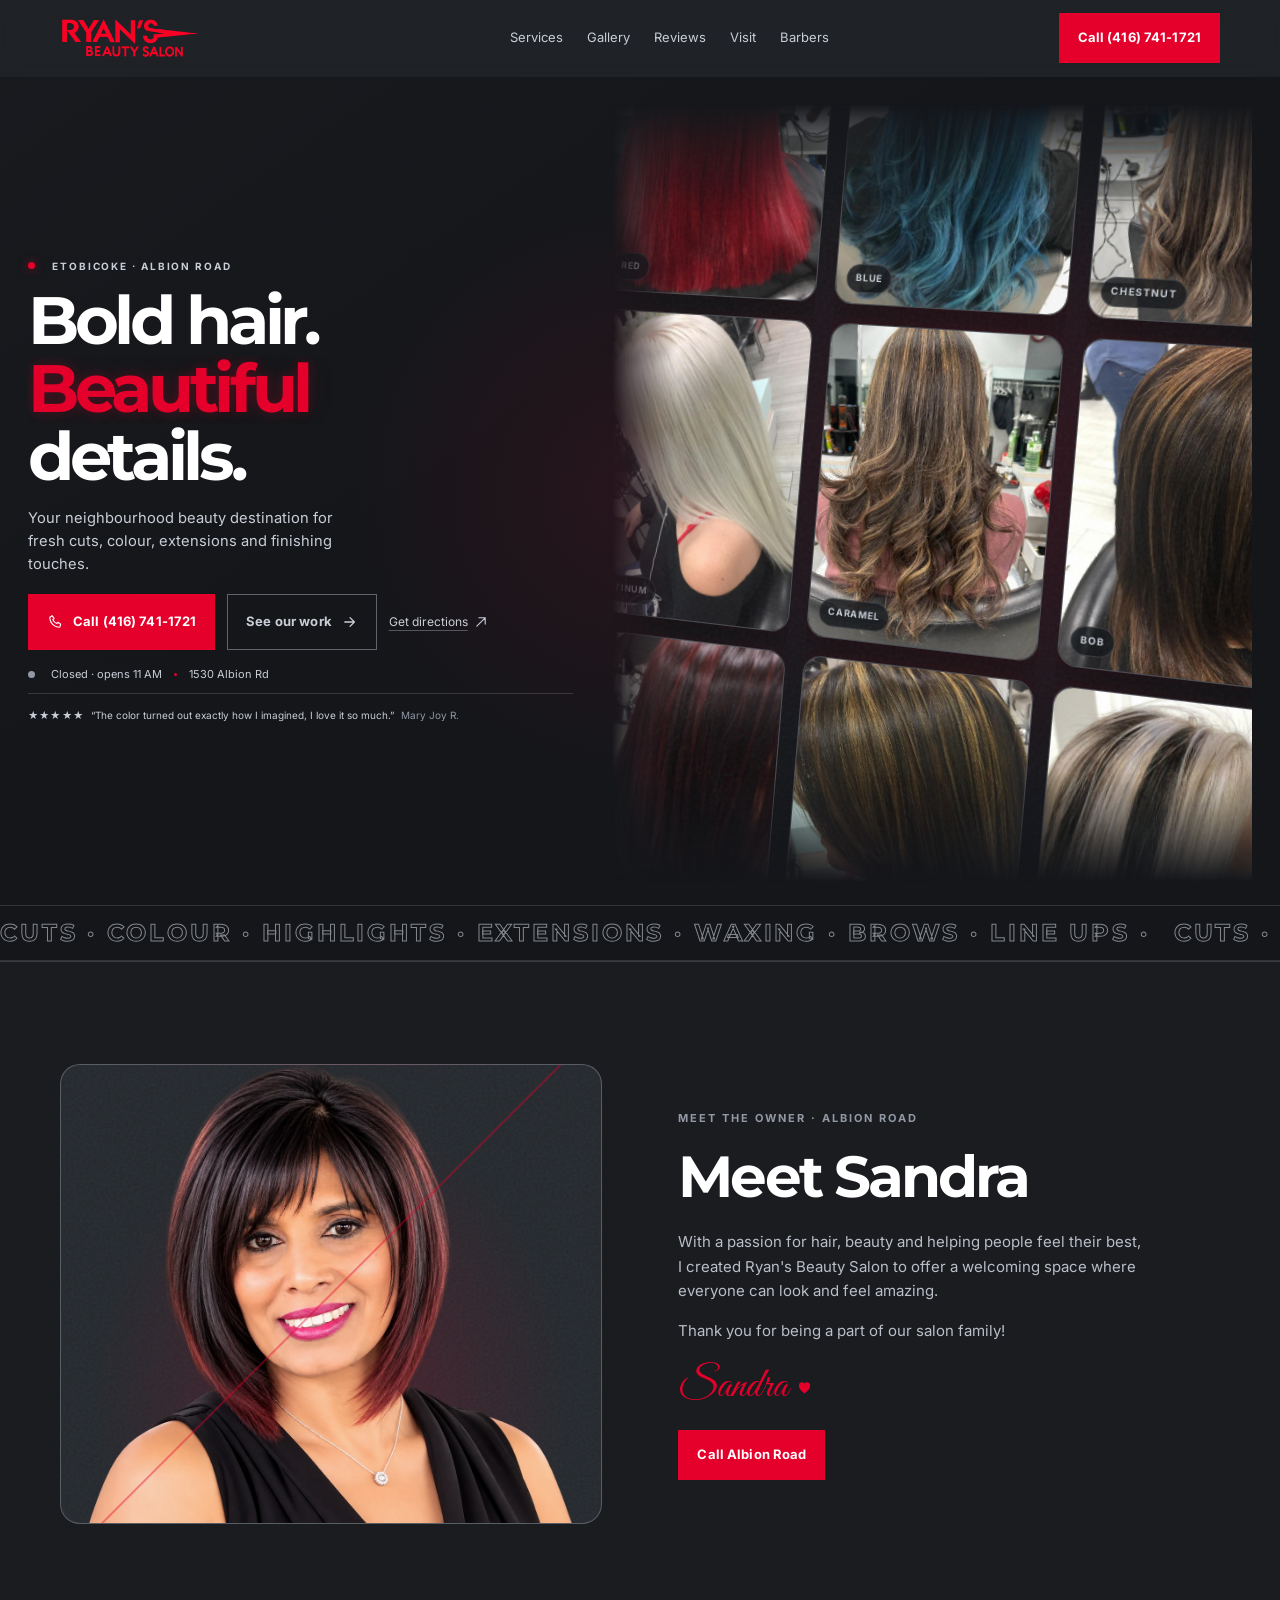
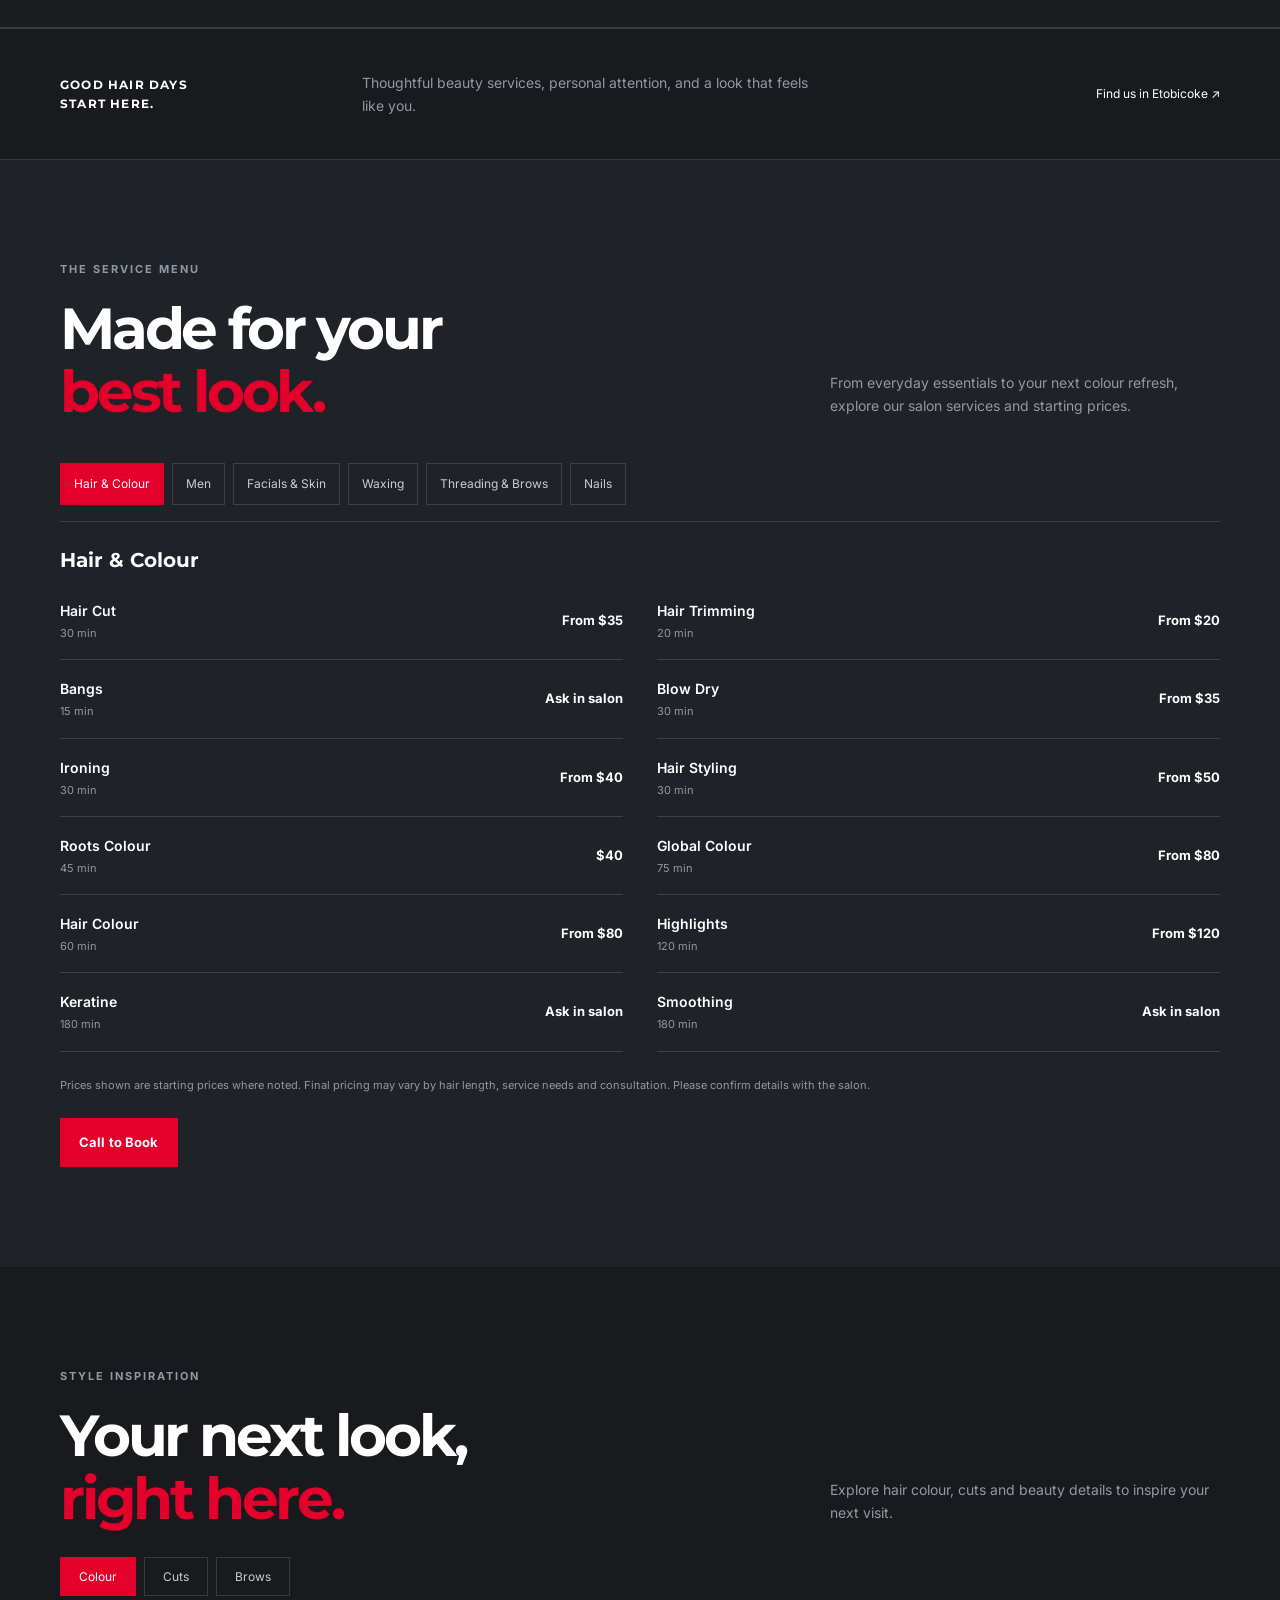
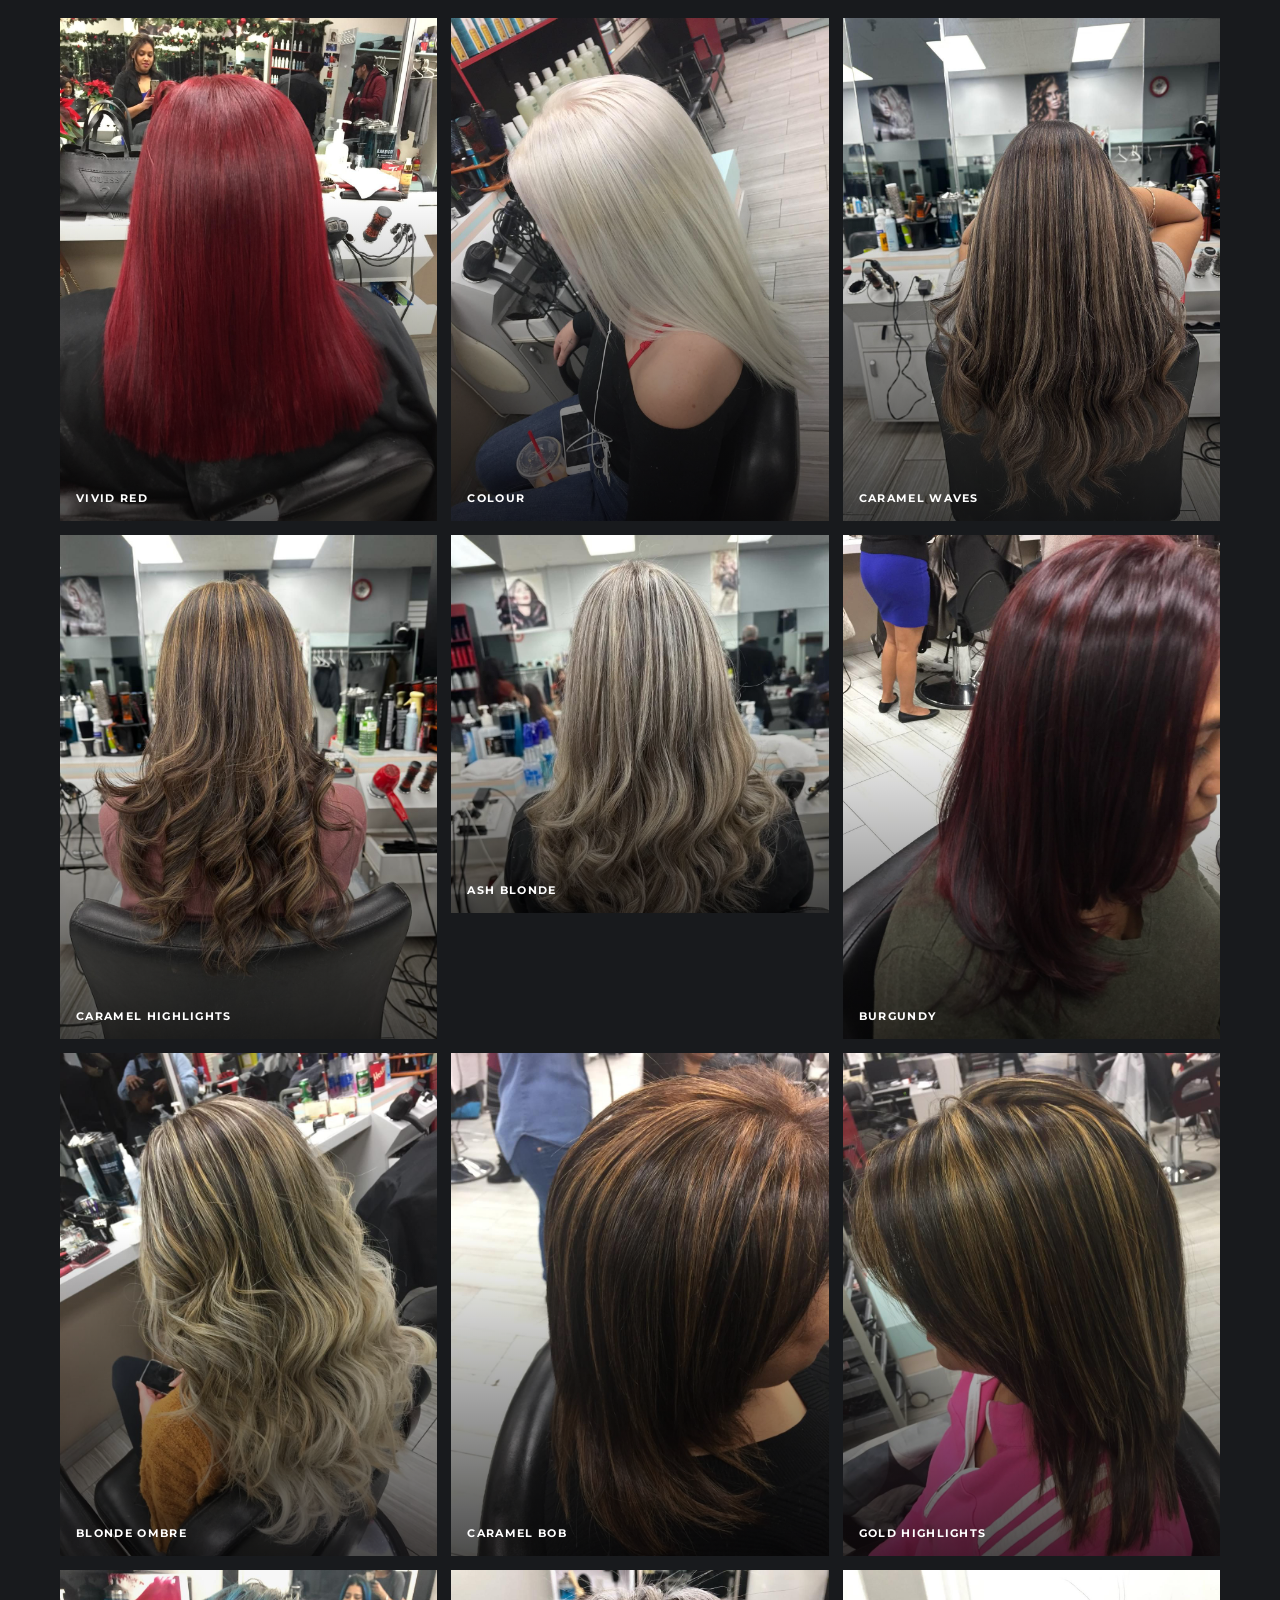
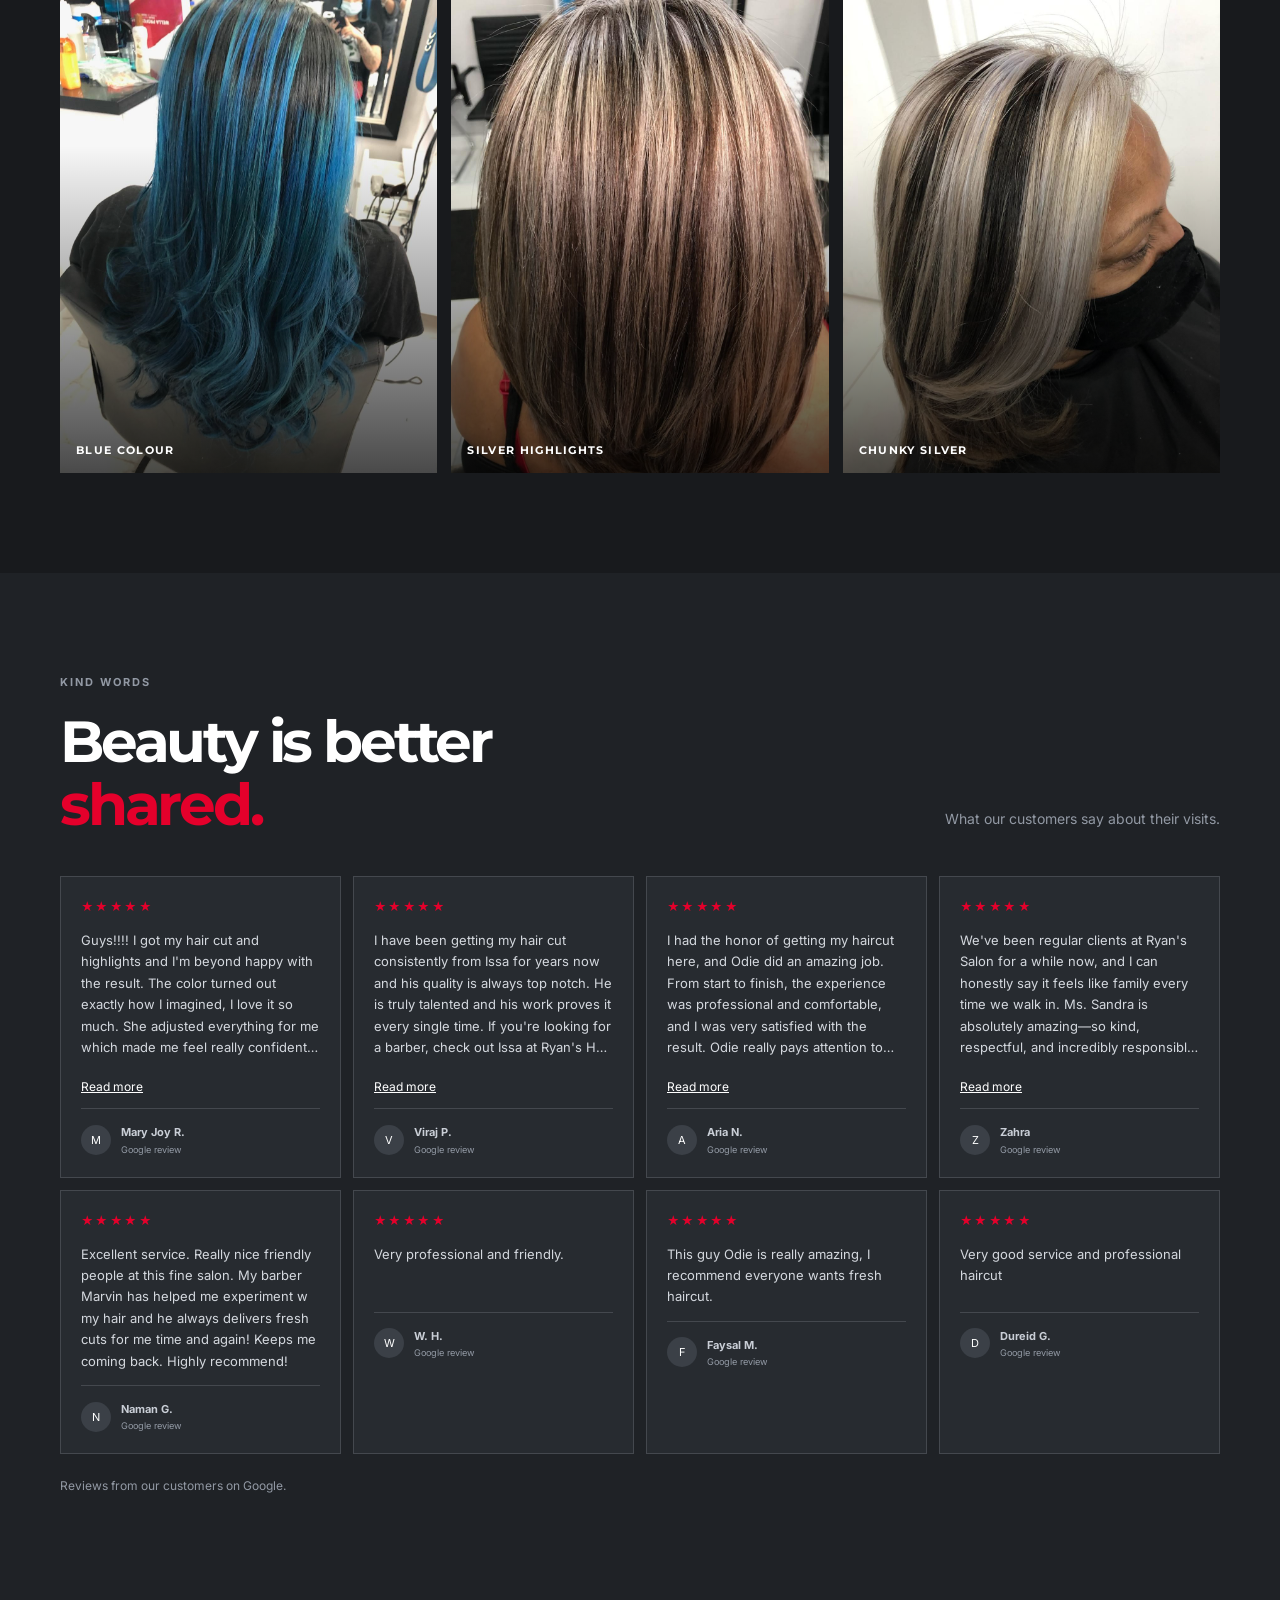
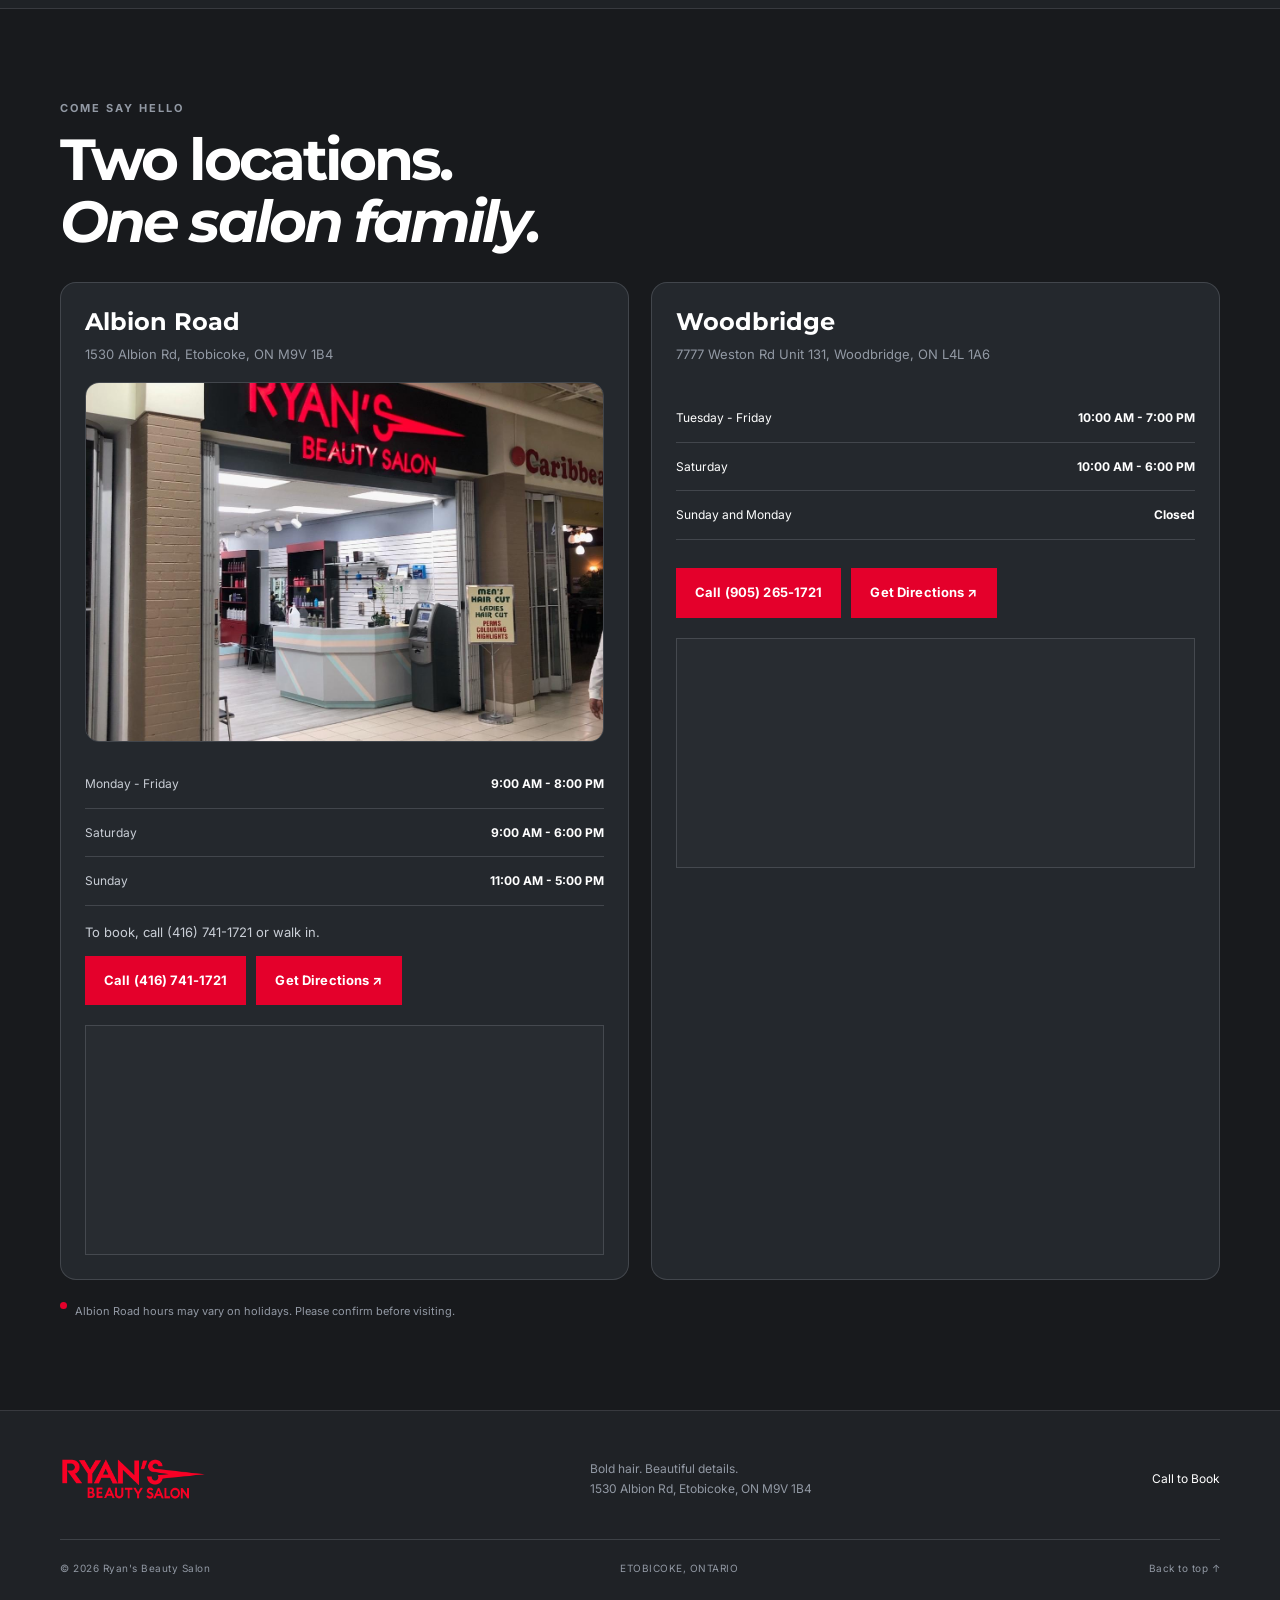
==== commit 8fa0ba97: "Add barbers navigation, Woodbridge hours and Sandra owner name" ====
--- a/index.html
+++ b/index.html
@@ -1,4 +1,4 @@
-<!doctype html><html lang="en"><head><meta charset="utf-8"><meta name="viewport" content="width=device-width, initial-scale=1, viewport-fit=cover"><meta name="theme-color" content="#1F2226"><title>Ryan's Beauty Salon | Hair, Beauty & Waxing in Etobicoke</title><meta name="description" content="Hair cuts, colour, extensions, waxing and brows at Ryan's Beauty Salon in Etobicoke."><meta property="og:image" content="https://ryans-beauty-salon.vercel.app/images/hero-red.jpg"><meta name="twitter:card" content="summary_large_image"><meta name="twitter:image" content="https://ryans-beauty-salon.vercel.app/images/hero-red.jpg"><link rel="preconnect" href="https://fonts.googleapis.com"><link rel="preconnect" href="https://fonts.gstatic.com" crossorigin><link href="https://fonts.googleapis.com/css2?family=Great+Vibes&family=Inter:wght@400;500;600;700&family=Montserrat:wght@500;600;700;800&display=swap" rel="stylesheet"><link rel="icon" href="data:image/svg+xml,%3Csvg xmlns=%22http://www.w3.org/2000/svg%22 viewBox=%220 0 64 64%22%3E%3Crect width=%2264%22 height=%2264%22 rx=%2212%22 fill=%22%231F2226%22/%3E%3Ctext x=%2232%22 y=%2245%22 text-anchor=%22middle%22 font-size=%2244%22 font-family=%22Arial%22 font-weight=%22bold%22 fill=%22%23E4002B%22%3ER%3C/text%3E%3C/svg%3E"><link rel="preload" as="image" href="/logo-ryans.png"><link rel="stylesheet" href="styles.css"><script defer src="config.js"></script><script defer src="reviews.js"></script><script defer src="app.js"></script><style>.booking-note{margin:0 0 12px;color:#C9CED6;font-size:13px}.visit-actions{display:flex;gap:10px;flex-wrap:wrap}#call-button[hidden]{display:none!important}</style><script type="application/ld+json">{"@context":"https://schema.org","@graph":[{"@type":"LocalBusiness","name":"Ryan's Beauty Salon","telephone":"+14167411721","address":{"@type":"PostalAddress","streetAddress":"1530 Albion Rd","addressLocality":"Etobicoke","addressRegion":"ON","postalCode":"M9V 1B4","addressCountry":"CA"}},{"@type":"LocalBusiness","name":"Ryan's Beauty Salon - Woodbridge","telephone":"+19052651721","address":{"@type":"PostalAddress","streetAddress":"7777 Weston Rd Unit 131","addressLocality":"Woodbridge","addressRegion":"ON","postalCode":"L4L 1A6","addressCountry":"CA"}}]}</script></head><body><a class="skip" href="#main">Skip to content</a><noscript><p class="noscript">JavaScript is off. All salon information and services remain available below. Call the salon to book an appointment.</p></noscript><header class="nav-wrap"><nav class="nav container" aria-label="Main navigation"><a class="brand" href="#home"><img class="brand-logo" src="/logo-ryans.png" alt="Ryan's Beauty Salon" width="1000" height="300"></a><div class="nav-links" id="primary-navigation"><a class="mobile-menu-brand" href="#home"><img src="/logo-ryans.png" alt="Ryan's Beauty Salon" width="1000" height="300"></a><a href="#services">Services</a><a href="#gallery">Gallery</a><a href="#reviews">Reviews</a><a href="#visit">Visit</a><a class="mobile-menu-book button button-red" data-booking-link href="tel:+14167411721">Call to Book</a></div><a class="button button-red nav-book desktop-nav-call" href="tel:+14167411721"><span class="nav-call-mobile-label">Call to Book</span><span class="nav-call-desktop-label" hidden>Call (416) 741-1721</span></a><button class="menu-toggle" type="button" aria-label="Open navigation menu" aria-controls="primary-navigation" aria-expanded="false">☰</button></nav></header><main id="main"><section class="hero container" id="home" aria-labelledby="hero-title">
+<!doctype html><html lang="en"><head><meta charset="utf-8"><meta name="viewport" content="width=device-width, initial-scale=1, viewport-fit=cover"><meta name="theme-color" content="#1F2226"><title>Ryan's Beauty Salon | Hair, Beauty & Waxing in Etobicoke</title><meta name="description" content="Hair cuts, colour, extensions, waxing and brows at Ryan's Beauty Salon in Etobicoke."><meta property="og:image" content="https://ryans-beauty-salon.vercel.app/images/hero-red.jpg"><meta name="twitter:card" content="summary_large_image"><meta name="twitter:image" content="https://ryans-beauty-salon.vercel.app/images/hero-red.jpg"><link rel="preconnect" href="https://fonts.googleapis.com"><link rel="preconnect" href="https://fonts.gstatic.com" crossorigin><link href="https://fonts.googleapis.com/css2?family=Great+Vibes&family=Inter:wght@400;500;600;700&family=Montserrat:wght@500;600;700;800&display=swap" rel="stylesheet"><link rel="icon" href="data:image/svg+xml,%3Csvg xmlns=%22http://www.w3.org/2000/svg%22 viewBox=%220 0 64 64%22%3E%3Crect width=%2264%22 height=%2264%22 rx=%2212%22 fill=%22%231F2226%22/%3E%3Ctext x=%2232%22 y=%2245%22 text-anchor=%22middle%22 font-size=%2244%22 font-family=%22Arial%22 font-weight=%22bold%22 fill=%22%23E4002B%22%3ER%3C/text%3E%3C/svg%3E"><link rel="preload" as="image" href="/logo-ryans.png"><link rel="stylesheet" href="styles.css"><script defer src="config.js"></script><script defer src="reviews.js"></script><script defer src="app.js"></script><style>.booking-note{margin:0 0 12px;color:#C9CED6;font-size:13px}.visit-actions{display:flex;gap:10px;flex-wrap:wrap}#call-button[hidden]{display:none!important}</style><script type="application/ld+json">{"@context":"https://schema.org","@graph":[{"@type":"LocalBusiness","name":"Ryan's Beauty Salon","telephone":"+14167411721","address":{"@type":"PostalAddress","streetAddress":"1530 Albion Rd","addressLocality":"Etobicoke","addressRegion":"ON","postalCode":"M9V 1B4","addressCountry":"CA"}},{"@type":"LocalBusiness","name":"Ryan's Beauty Salon - Woodbridge","telephone":"+19052651721","address":{"@type":"PostalAddress","streetAddress":"7777 Weston Rd Unit 131","addressLocality":"Woodbridge","addressRegion":"ON","postalCode":"L4L 1A6","addressCountry":"CA"},"openingHoursSpecification":[{"@type":"OpeningHoursSpecification","dayOfWeek":["Tuesday","Wednesday","Thursday","Friday"],"opens":"10:00","closes":"19:00"},{"@type":"OpeningHoursSpecification","dayOfWeek":"Saturday","opens":"10:00","closes":"18:00"}]}]}</script></head><body><a class="skip" href="#main">Skip to content</a><noscript><p class="noscript">JavaScript is off. All salon information and services remain available below. Call the salon to book an appointment.</p></noscript><header class="nav-wrap"><nav class="nav container" aria-label="Main navigation"><a class="brand" href="#home"><img class="brand-logo" src="/logo-ryans.png" alt="Ryan's Beauty Salon" width="1000" height="300"></a><div class="nav-links" id="primary-navigation"><a class="mobile-menu-brand" href="#home"><img src="/logo-ryans.png" alt="Ryan's Beauty Salon" width="1000" height="300"></a><a href="#services">Services</a><a href="#gallery">Gallery</a><a href="#reviews">Reviews</a><a href="#visit">Visit</a><a href="/barbers.html">Barbers</a><a class="mobile-menu-book button button-red" data-booking-link href="tel:+14167411721">Call to Book</a></div><a class="button button-red nav-book desktop-nav-call" href="tel:+14167411721"><span class="nav-call-mobile-label">Call to Book</span><span class="nav-call-desktop-label" hidden>Call (416) 741-1721</span></a><button class="menu-toggle" type="button" aria-label="Open navigation menu" aria-controls="primary-navigation" aria-expanded="false">☰</button></nav></header><main id="main"><section class="hero container" id="home" aria-labelledby="hero-title">
   <div class="hero-copy">
     <p class="eyebrow"><span class="hero-eyebrow-dot" aria-hidden="true"></span> ETOBICOKE · ALBION ROAD</p>
     <h1 id="hero-title"><span class="headline-line"><span>Bold hair.</span></span><span class="headline-line"><em>Beautiful</em></span><span class="headline-line">details.</span></h1>
@@ -25,10 +25,10 @@
     <p class="mobile-carousel-hint" aria-hidden="true"><span class="mobile-carousel-hand">↔</span> Swipe</p>
     </div>
     <div class="hero-card-dots" aria-label="Choose hair colour photo"><button type="button" aria-label="Show red hair" data-hero-dot="0" class="active"></button><button type="button" aria-label="Show blue hair" data-hero-dot="1"></button><button type="button" aria-label="Show platinum blonde hair" data-hero-dot="2"></button><button type="button" aria-label="Show caramel hair" data-hero-dot="3"></button><button type="button" aria-label="Show blonde ombré hair" data-hero-dot="4"></button></div>
-  </div><div class="desktop-photo-wall" aria-label="Hair colour photo wall" aria-hidden="true"><div class="wall-tilt"><div class="wall-column wall-column-1" data-wall-column="1"><div class="wall-strip"><figure class="wall-card"><div class="wall-card-frame"><img src="/images/hero-red.jpg" alt="red hair colour" width="1200" height="1600" loading="lazy" decoding="async" style="--wall-position:50% 78%;--wall-scale:1.3"><span class="wall-card-label" aria-hidden="true">RED</span></div></figure><figure class="wall-card"><div class="wall-card-frame"><img src="/images/platinum-blonde.jpg" alt="platinum hair colour" width="1200" height="1600" loading="lazy" decoding="async" style="--wall-position:45% 60%;--wall-scale:1.3"><span class="wall-card-label" aria-hidden="true">PLATINUM</span></div></figure><figure class="wall-card"><div class="wall-card-frame"><img src="/images/burgundy-highlights.jpg" alt="burgundy hair colour" width="1200" height="1600" loading="lazy" decoding="async" style="--wall-position:50% 40%;--wall-scale:1.3"><span class="wall-card-label" aria-hidden="true">BURGUNDY</span></div></figure><figure class="wall-card"><div class="wall-card-frame"><img src="/images/silver-highlights.jpg" alt="silver hair colour" width="1200" height="1600" loading="lazy" decoding="async" style="--wall-position:50% 40%;--wall-scale:1.3"><span class="wall-card-label" aria-hidden="true">SILVER</span></div></figure><figure class="wall-card" aria-hidden="true"><div class="wall-card-frame"><img src="/images/hero-red.jpg" alt="" width="1200" height="1600" loading="lazy" decoding="async" style="--wall-position:50% 78%;--wall-scale:1.3"><span class="wall-card-label" aria-hidden="true">RED</span></div></figure><figure class="wall-card" aria-hidden="true"><div class="wall-card-frame"><img src="/images/platinum-blonde.jpg" alt="" width="1200" height="1600" loading="lazy" decoding="async" style="--wall-position:45% 60%;--wall-scale:1.3"><span class="wall-card-label" aria-hidden="true">PLATINUM</span></div></figure><figure class="wall-card" aria-hidden="true"><div class="wall-card-frame"><img src="/images/burgundy-highlights.jpg" alt="" width="1200" height="1600" loading="lazy" decoding="async" style="--wall-position:50% 40%;--wall-scale:1.3"><span class="wall-card-label" aria-hidden="true">BURGUNDY</span></div></figure><figure class="wall-card" aria-hidden="true"><div class="wall-card-frame"><img src="/images/silver-highlights.jpg" alt="" width="1200" height="1600" loading="lazy" decoding="async" style="--wall-position:50% 40%;--wall-scale:1.3"><span class="wall-card-label" aria-hidden="true">SILVER</span></div></figure></div></div><div class="wall-column wall-column-2" data-wall-column="2"><div class="wall-strip"><figure class="wall-card"><div class="wall-card-frame"><img src="/images/blue-colour.jpg" alt="blue hair colour" width="1200" height="1600" loading="lazy" decoding="async" style="--wall-position:50% 72%;--wall-scale:1.3"><span class="wall-card-label" aria-hidden="true">BLUE</span></div></figure><figure class="wall-card"><div class="wall-card-frame"><img src="/images/caramel-highlights-waves.jpg" alt="caramel hair colour" width="960" height="1280" loading="lazy" decoding="async" style="--wall-position:50% 78%;--wall-scale:1.3"><span class="wall-card-label" aria-hidden="true">CARAMEL</span></div></figure><figure class="wall-card"><div class="wall-card-frame"><img src="/images/gold-highlights-layers.jpg" alt="gold hair colour" width="960" height="1280" loading="lazy" decoding="async" style="--wall-position:50% 45%;--wall-scale:1.3"><span class="wall-card-label" aria-hidden="true">GOLD</span></div></figure><figure class="wall-card"><div class="wall-card-frame"><img src="/images/blonde-ombre.jpg" alt="ombre hair colour" width="960" height="1280" loading="lazy" decoding="async" style="--wall-position:50% 70%;--wall-scale:1.3"><span class="wall-card-label" aria-hidden="true">OMBRE</span></div></figure><figure class="wall-card" aria-hidden="true"><div class="wall-card-frame"><img src="/images/blue-colour.jpg" alt="" width="1200" height="1600" loading="lazy" decoding="async" style="--wall-position:50% 72%;--wall-scale:1.3"><span class="wall-card-label" aria-hidden="true">BLUE</span></div></figure><figure class="wall-card" aria-hidden="true"><div class="wall-card-frame"><img src="/images/caramel-highlights-waves.jpg" alt="" width="960" height="1280" loading="lazy" decoding="async" style="--wall-position:50% 78%;--wall-scale:1.3"><span class="wall-card-label" aria-hidden="true">CARAMEL</span></div></figure><figure class="wall-card" aria-hidden="true"><div class="wall-card-frame"><img src="/images/gold-highlights-layers.jpg" alt="" width="960" height="1280" loading="lazy" decoding="async" style="--wall-position:50% 45%;--wall-scale:1.3"><span class="wall-card-label" aria-hidden="true">GOLD</span></div></figure><figure class="wall-card" aria-hidden="true"><div class="wall-card-frame"><img src="/images/blonde-ombre.jpg" alt="" width="960" height="1280" loading="lazy" decoding="async" style="--wall-position:50% 70%;--wall-scale:1.3"><span class="wall-card-label" aria-hidden="true">OMBRE</span></div></figure></div></div><div class="wall-column wall-column-3" data-wall-column="3"><div class="wall-strip"><figure class="wall-card"><div class="wall-card-frame"><img src="/images/brunette-caramel-waves.jpg" alt="chestnut hair colour" width="1200" height="1600" loading="lazy" decoding="async" style="--wall-position:50% 72%;--wall-scale:1.3"><span class="wall-card-label" aria-hidden="true">CHESTNUT</span></div></figure><figure class="wall-card"><div class="wall-card-frame"><img src="/images/caramel-bob.jpg" alt="bob hair colour" width="960" height="1280" loading="lazy" decoding="async" style="--wall-position:50% 62%;--wall-scale:1.3"><span class="wall-card-label" aria-hidden="true">BOB</span></div></figure><figure class="wall-card"><div class="wall-card-frame"><img src="/images/silver-chunky-highlights.jpg" alt="block hair colour" width="1200" height="1600" loading="lazy" decoding="async" style="--wall-position:50% 35%;--wall-scale:1.3"><span class="wall-card-label" aria-hidden="true">BLOCK</span></div></figure><figure class="wall-card"><div class="wall-card-frame"><img src="/images/ash-blonde-balayage.jpg" alt="ash hair colour" width="1200" height="1600" loading="lazy" decoding="async" style="--wall-position:50% 0%;--wall-scale:1.35"><span class="wall-card-label" aria-hidden="true">ASH</span></div></figure><figure class="wall-card" aria-hidden="true"><div class="wall-card-frame"><img src="/images/brunette-caramel-waves.jpg" alt="" width="1200" height="1600" loading="lazy" decoding="async" style="--wall-position:50% 72%;--wall-scale:1.3"><span class="wall-card-label" aria-hidden="true">CHESTNUT</span></div></figure><figure class="wall-card" aria-hidden="true"><div class="wall-card-frame"><img src="/images/caramel-bob.jpg" alt="" width="960" height="1280" loading="lazy" decoding="async" style="--wall-position:50% 62%;--wall-scale:1.3"><span class="wall-card-label" aria-hidden="true">BOB</span></div></figure><figure class="wall-card" aria-hidden="true"><div class="wall-card-frame"><img src="/images/silver-chunky-highlights.jpg" alt="" width="1200" height="1600" loading="lazy" decoding="async" style="--wall-position:50% 35%;--wall-scale:1.3"><span class="wall-card-label" aria-hidden="true">BLOCK</span></div></figure><figure class="wall-card" aria-hidden="true"><div class="wall-card-frame"><img src="/images/ash-blonde-balayage.jpg" alt="" width="1200" height="1600" loading="lazy" decoding="async" style="--wall-position:50% 0%;--wall-scale:1.35"><span class="wall-card-label" aria-hidden="true">ASH</span></div></figure></div></div></div></div></section><div class="service-marquee" aria-label="Cuts, colour, highlights, extensions, waxing, brows and line ups"><div class="service-marquee-track"><span>CUTS · COLOUR · HIGHLIGHTS · EXTENSIONS · WAXING · BROWS · LINE UPS ·</span><span aria-hidden="true"> CUTS · COLOUR · HIGHLIGHTS · EXTENSIONS · WAXING · BROWS · LINE UPS ·</span></div></div><section class="owner-section" id="owner"><div class="container owner-grid"><div class="owner-photo-panel"><img src="/owner-ryan.webp" alt="Ryan, owner of Ryan's Beauty Salon" width="1100" height="1047" loading="lazy" decoding="async"></div><div class="owner-copy"><p class="eyebrow">MEET THE OWNER · ALBION ROAD</p><h2>Meet Ryan</h2><p>With a passion for hair, beauty and helping people feel their best, I created Ryan's Beauty Salon to offer a welcoming space where everyone can look and feel amazing.</p><p>Thank you for being a part of our salon family!</p><div class="owner-signature">Ryan <svg viewBox="0 0 24 24" aria-hidden="true"><path d="M12 20s-8-4.7-8-11a4.5 4.5 0 0 1 8-2.8A4.5 4.5 0 0 1 20 9c0 6.3-8 11-8 11Z" fill="currentColor"/></svg></div><a class="button button-red" href="tel:+14167411721">Call Albion Road</a></div></div></section><section class="intro-band"><div class="container intro-inner"><p>GOOD HAIR DAYS<br>START HERE.</p><p>Thoughtful beauty services, personal attention, and a look that feels like you.</p><a href="#visit">Find us in Etobicoke ↗</a></div></section><!-- prices unverified, confirm with salon before launch --><section class="section container" id="services"><div class="section-heading"><div><p class="eyebrow">THE SERVICE MENU</p><h2>Made for your<br><em>best look.</em></h2></div><p>From everyday essentials to your next colour refresh, explore our salon services and starting prices.</p></div><div class="service-tabs" role="tablist" aria-label="Service categories"><button type="button" class="service-tab active" role="tab" aria-selected="true" data-category="0">Hair & Colour</button><button type="button" class="service-tab" role="tab" aria-selected="false" data-category="1">Men</button><button type="button" class="service-tab" role="tab" aria-selected="false" data-category="2">Facials & Skin</button><button type="button" class="service-tab" role="tab" aria-selected="false" data-category="3">Waxing</button><button type="button" class="service-tab" role="tab" aria-selected="false" data-category="4">Threading & Brows</button><button type="button" class="service-tab" role="tab" aria-selected="false" data-category="5">Nails</button></div><div class="services-content"><section class="service-group" id="service-0"><h3>Hair & Colour</h3><div class="service-list"><article class="service"><div><h4>Hair Cut</h4><p>30 min</p></div><strong>From $35</strong></article><article class="service"><div><h4>Hair Trimming</h4><p>20 min</p></div><strong>From $20</strong></article><article class="service"><div><h4>Bangs</h4><p>15 min</p></div><strong>Ask in salon</strong></article><article class="service"><div><h4>Blow Dry</h4><p>30 min</p></div><strong>From $35</strong></article><article class="service"><div><h4>Ironing</h4><p>30 min</p></div><strong>From $40</strong></article><article class="service"><div><h4>Hair Styling</h4><p>30 min</p></div><strong>From $50</strong></article><article class="service"><div><h4>Roots Colour</h4><p>45 min</p></div><strong>$40</strong></article><article class="service"><div><h4>Global Colour</h4><p>75 min</p></div><strong>From $80</strong></article><article class="service"><div><h4>Hair Colour</h4><p>60 min</p></div><strong>From $80</strong></article><article class="service"><div><h4>Highlights</h4><p>120 min</p></div><strong>From $120</strong></article><article class="service"><div><h4>Keratine</h4><p>180 min</p></div><strong>Ask in salon</strong></article><article class="service"><div><h4>Smoothing</h4><p>180 min</p></div><strong>Ask in salon</strong></article></div></section><section class="service-group" id="service-1"><h3>Men</h3><div class="service-list"><article class="service"><div><h4>Men's Cut & Line Up</h4><p>Ask in salon</p></div><strong>Ask in salon</strong></article><article class="service"><div><h4>Men's Eyebrows</h4><p>10 min</p></div><strong>$10</strong></article></div></section><section class="service-group" id="service-2"><h3>Facials & Skin</h3><div class="service-list"><article class="service"><div><h4>Basic / Cleanup Facial</h4><p>35 min</p></div><strong>$49</strong></article><article class="service"><div><h4>Brightening Facial</h4><p>45 min</p></div><strong>$65</strong></article><article class="service"><div><h4>Dermaplaning</h4><p>30 min</p></div><strong>$30</strong></article><article class="service"><div><h4>Anti-Tanning Facial</h4><p>50 min</p></div><strong>$85</strong></article><article class="service"><div><h4>Anti-Aging Facial</h4><p>50 min</p></div><strong>$100</strong></article><article class="service"><div><h4>Hydra Facial</h4><p>60 min</p></div><strong>$120</strong></article><article class="service"><div><h4>Anti-Acne Facial</h4><p>45 min</p></div><strong>$85</strong></article><article class="service"><div><h4>Face Bleach</h4><p>15 min</p></div><strong>$20</strong></article></div></section><section class="service-group" id="service-3"><h3>Waxing</h3><div class="service-list"><article class="service"><div><h4>Arms</h4><p>15 min</p></div><strong>$20</strong></article><article class="service"><div><h4>Legs</h4><p>20 min</p></div><strong>$30</strong></article><article class="service"><div><h4>Underarms</h4><p>5 min</p></div><strong>$10</strong></article><article class="service"><div><h4>Full Body</h4><p>40 min</p></div><strong>$120</strong></article><article class="service"><div><h4>Full Back</h4><p>20 min</p></div><strong>$25</strong></article><article class="service"><div><h4>Belly</h4><p>20 min</p></div><strong>$25</strong></article><article class="service"><div><h4>Bikini Line</h4><p>15 min</p></div><strong>$25</strong></article><article class="service"><div><h4>Brazilian</h4><p>20 min</p></div><strong>$40</strong></article><article class="service"><div><h4>Eyebrow Waxing</h4><p>5 min</p></div><strong>$10</strong></article><article class="service"><div><h4>Face Wax</h4><p>30 min</p></div><strong>Ask in salon</strong></article></div></section><section class="service-group" id="service-4"><h3>Threading & Brows</h3><div class="service-list"><article class="service"><div><h4>Eyebrow Threading</h4><p>5 min</p></div><strong>$7</strong></article><article class="service"><div><h4>Upper Lip Threading</h4><p>5 min</p></div><strong>$5</strong></article></div></section><section class="service-group" id="service-5"><h3>Nails</h3><div class="service-list"><article class="service"><div><h4>Manicure</h4><p>30 min</p></div><strong>$35</strong></article><article class="service"><div><h4>Pedicure</h4><p>30 min</p></div><strong>$40</strong></article><article class="service"><div><h4>Mani + Pedi</h4><p>60 min</p></div><strong>$70</strong></article></div></section></div><p class="fine-print">Prices shown are starting prices where noted. Final pricing may vary by hair length, service needs and consultation. Please confirm details with the salon.</p><a class="button button-red" data-booking-link href="tel:+14167411721">Call to Book</a></section><section class="section gallery-section" id="gallery"><div class="container"><div class="section-heading"><div><p class="eyebrow">STYLE INSPIRATION</p><h2>Your next look,<br><em>right here.</em></h2></div><p>Explore hair colour, cuts and beauty details to inspire your next visit.</p></div><div class="gallery-filters" role="group" aria-label="Filter photo gallery"><button class="gallery-filter active" type="button" data-filter="colour" aria-pressed="true">Colour</button><button class="gallery-filter" type="button" data-filter="cuts" aria-pressed="false">Cuts</button><button class="gallery-filter" type="button" data-filter="brows" aria-pressed="false">Brows</button></div><div class="gallery-grid"><button class="gallery-card" type="button" data-photo="/images/hero-red.jpg" data-alt="Vivid red straight hair colour" data-gallery="VIVID RED" data-category="colour" aria-label="Open vivid red straight hair colour photo"><img src="/images/hero-red.jpg" alt="Vivid red straight hair colour" loading="lazy" width="1200" height="1600" onerror="this.style.display='none';this.parentElement.classList.add('fallback-tile')"><span class="fallback-symbol" aria-hidden="true">✦</span><span class="gallery-label">VIVID RED</span></button><button class="gallery-card" type="button" data-photo="/images/platinum-blonde.jpg" data-alt="Platinum blonde hair colour" data-gallery="COLOUR" data-category="colour" aria-label="Open Platinum blonde hair colour photo"><img src="/images/platinum-blonde.jpg" alt="Platinum blonde hair colour" loading="lazy" width="1200" height="1600" onerror="this.style.display='none';this.parentElement.classList.add('fallback-tile')"><span class="fallback-symbol" aria-hidden="true">✦</span><span class="gallery-label">COLOUR</span></button><button class="gallery-card" type="button" data-photo="/images/brunette-caramel-waves.jpg" data-alt="Brunette hair with caramel waves" data-gallery="CARAMEL WAVES" data-category="colour" aria-label="Open Brunette hair with caramel waves photo"><img src="/images/brunette-caramel-waves.jpg" alt="Brunette hair with caramel waves" loading="lazy" width="1200" height="1600" onerror="this.style.display='none';this.parentElement.classList.add('fallback-tile')"><span class="fallback-symbol" aria-hidden="true">✦</span><span class="gallery-label">CARAMEL WAVES</span></button><button class="gallery-card" type="button" data-photo="/images/caramel-highlights-waves.jpg" data-alt="Caramel highlights on wavy hair" data-gallery="CARAMEL HIGHLIGHTS" data-category="colour" aria-label="Open Caramel highlights on wavy hair photo"><img src="/images/caramel-highlights-waves.jpg" alt="Caramel highlights on wavy hair" loading="lazy" width="960" height="1280" onerror="this.style.display='none';this.parentElement.classList.add('fallback-tile')"><span class="fallback-symbol" aria-hidden="true">✦</span><span class="gallery-label">CARAMEL HIGHLIGHTS</span></button><button class="gallery-card" type="button" data-photo="/images/ash-blonde-balayage.jpg" data-alt="Ash blonde balayage hair colour" data-gallery="ASH BLONDE" data-category="colour" aria-label="Open Ash blonde balayage hair colour photo"><img src="/images/ash-blonde-balayage.jpg" alt="Ash blonde balayage hair colour" loading="lazy" width="1200" height="1600" onerror="this.style.display='none';this.parentElement.classList.add('fallback-tile')"><span class="fallback-symbol" aria-hidden="true">✦</span><span class="gallery-label">ASH BLONDE</span></button><button class="gallery-card" type="button" data-photo="/images/burgundy-highlights.jpg" data-alt="Burgundy highlighted hair colour" data-gallery="BURGUNDY" data-category="colour" aria-label="Open Burgundy highlighted hair colour photo"><img src="/images/burgundy-highlights.jpg" alt="Burgundy highlighted hair colour" loading="lazy" width="1200" height="1600" onerror="this.style.display='none';this.parentElement.classList.add('fallback-tile')"><span class="fallback-symbol" aria-hidden="true">✦</span><span class="gallery-label">BURGUNDY</span></button><button class="gallery-card" type="button" data-photo="/images/blonde-ombre.jpg" data-alt="Blonde ombre hair colour" data-gallery="BLONDE OMBRE" data-category="colour" aria-label="Open Blonde ombre hair colour photo"><img src="/images/blonde-ombre.jpg" alt="Blonde ombre hair colour" loading="lazy" width="960" height="1280" onerror="this.style.display='none';this.parentElement.classList.add('fallback-tile')"><span class="fallback-symbol" aria-hidden="true">✦</span><span class="gallery-label">BLONDE OMBRE</span></button><button class="gallery-card" type="button" data-photo="/images/caramel-bob.jpg" data-alt="Caramel bob haircut" data-gallery="CARAMEL BOB" data-category="colour" aria-label="Open Caramel bob haircut photo"><img src="/images/caramel-bob.jpg" alt="Caramel bob haircut" loading="lazy" width="960" height="1280" onerror="this.style.display='none';this.parentElement.classList.add('fallback-tile')"><span class="fallback-symbol" aria-hidden="true">✦</span><span class="gallery-label">CARAMEL BOB</span></button><button class="gallery-card" type="button" data-photo="/images/gold-highlights-layers.jpg" data-alt="Golden highlights on layered hair" data-gallery="GOLD HIGHLIGHTS" data-category="colour" aria-label="Open Golden highlights on layered hair photo"><img src="/images/gold-highlights-layers.jpg" alt="Golden highlights on layered hair" loading="lazy" width="960" height="1280" onerror="this.style.display='none';this.parentElement.classList.add('fallback-tile')"><span class="fallback-symbol" aria-hidden="true">✦</span><span class="gallery-label">GOLD HIGHLIGHTS</span></button><button class="gallery-card" type="button" data-photo="/images/blue-colour.jpg" data-alt="Blue hair colour" data-gallery="BLUE COLOUR" data-category="colour" aria-label="Open Blue hair colour photo"><img src="/images/blue-colour.jpg" alt="Blue hair colour" loading="lazy" width="1200" height="1600" onerror="this.style.display='none';this.parentElement.classList.add('fallback-tile')"><span class="fallback-symbol" aria-hidden="true">✦</span><span class="gallery-label">BLUE COLOUR</span></button><button class="gallery-card" type="button" data-photo="/images/silver-highlights.jpg" data-alt="Silver highlights hair colour" data-gallery="SILVER HIGHLIGHTS" data-category="colour" aria-label="Open Silver highlights hair colour photo"><img src="/images/silver-highlights.jpg" alt="Silver highlights hair colour" loading="lazy" width="1200" height="1600" onerror="this.style.display='none';this.parentElement.classList.add('fallback-tile')"><span class="fallback-symbol" aria-hidden="true">✦</span><span class="gallery-label">SILVER HIGHLIGHTS</span></button><button class="gallery-card" type="button" data-photo="/images/silver-chunky-highlights.jpg" data-alt="Silver chunky highlights hair colour" data-gallery="CHUNKY SILVER" data-category="colour" aria-label="Open Silver chunky highlights hair colour photo"><img src="/images/silver-chunky-highlights.jpg" alt="Silver chunky highlights hair colour" loading="lazy" width="1200" height="1600" onerror="this.style.display='none';this.parentElement.classList.add('fallback-tile')"><span class="fallback-symbol" aria-hidden="true">✦</span><span class="gallery-label">CHUNKY SILVER</span></button><button class="gallery-card" type="button" data-photo="/images/mens-fade.jpg" data-alt="Men's fade haircut" data-gallery="MEN'S FADE" data-category="cuts" aria-label="Open Men's fade haircut photo"><img src="/images/mens-fade.jpg" alt="Men's fade haircut" loading="lazy" width="1200" height="1600" onerror="this.style.display='none';this.parentElement.classList.add('fallback-tile')"><span class="fallback-symbol" aria-hidden="true">✦</span><span class="gallery-label">MEN'S FADE</span></button><button class="gallery-card" type="button" data-photo="/images/brows.jpg" data-alt="Eyebrow threading and shaping service" data-gallery="BROWS" data-category="brows" aria-label="Open Eyebrow threading and shaping service photo"><img src="/images/brows.jpg" alt="Eyebrow threading and shaping service" loading="lazy" width="712" height="1600" onerror="this.style.display='none';this.parentElement.classList.add('fallback-tile')"><span class="fallback-symbol" aria-hidden="true">✦</span><span class="gallery-label">BROWS</span></button></div></div></section><section class="section container reviews-section" id="reviews"><div class="section-heading"><div><p class="eyebrow">KIND WORDS</p><h2>Beauty is better<br><em>shared.</em></h2></div><p>What our customers say about their visits.</p></div><div class="review-grid"><article class="review-card"><div class="stars" aria-label="5 out of 5 stars"><span aria-hidden="true">★★★★★</span></div><p class="review-text">Guys!!!! I got my hair cut and highlights and I'm beyond happy with the result. The color turned out exactly how I imagined, I love it so much. She adjusted everything for me which made me feel really confident and taken care of. She's very professional. I'd definitely like to come back to her again. Highly recommend!! She's incredibly skilled and detail-oriented. The result looks polished and beautiful. Thank you so much Ryan's Salon</p><button class="review-expand" type="button" aria-expanded="false" hidden>Read more</button><div class="review-by"><span class="review-avatar">M</span><span><b>Mary Joy R.</b><small>Google review</small></span></div></article><article class="review-card"><div class="stars" aria-label="5 out of 5 stars"><span aria-hidden="true">★★★★★</span></div><p class="review-text">I have been getting my hair cut consistently from Issa for years now and his quality is always top notch. He is truly talented and his work proves it every single time. If you're looking for a barber, check out Issa at Ryan's Hair Salon. The best in the city!</p><button class="review-expand" type="button" aria-expanded="false" hidden>Read more</button><div class="review-by"><span class="review-avatar">V</span><span><b>Viraj P.</b><small>Google review</small></span></div></article><article class="review-card"><div class="stars" aria-label="5 out of 5 stars"><span aria-hidden="true">★★★★★</span></div><p class="review-text">I had the honor of getting my haircut here, and Odie did an amazing job. From start to finish, the experience was professional and comfortable, and I was very satisfied with the result. Odie really pays attention to detail and makes sure everything is done right. Highly recommend this place, especially if you book with Odie.</p><button class="review-expand" type="button" aria-expanded="false" hidden>Read more</button><div class="review-by"><span class="review-avatar">A</span><span><b>Aria N.</b><small>Google review</small></span></div></article><article class="review-card"><div class="stars" aria-label="5 out of 5 stars"><span aria-hidden="true">★★★★★</span></div><p class="review-text">We've been regular clients at Ryan's Salon for a while now, and I can honestly say it feels like family every time we walk in. Ms. Sandra is absolutely amazing—so kind, respectful, and incredibly responsible. She's always fair with pricing and genuinely cares about her clients. ... Kady is also wonderful—always polite and welcoming, which makes the whole experience even better. And a big thank you to Mr. Abraham, who takes great care of my mum's haircuts with such kindness and skill. I wholeheartedly recommend Ryan's Salon to all my family and friends. The team is talented, trustworthy, and truly treats you like one of their own. Keep up the amazing work!</p><button class="review-expand" type="button" aria-expanded="false" hidden>Read more</button><div class="review-by"><span class="review-avatar">Z</span><span><b>Zahra</b><small>Google review</small></span></div></article><article class="review-card"><div class="stars" aria-label="5 out of 5 stars"><span aria-hidden="true">★★★★★</span></div><p class="review-text">Excellent service. Really nice friendly people at this fine salon. My barber Marvin has helped me experiment w my hair and he always delivers fresh cuts for me time and again! Keeps me coming back. Highly recommend!</p><button class="review-expand" type="button" aria-expanded="false" hidden>Read more</button><div class="review-by"><span class="review-avatar">N</span><span><b>Naman G.</b><small>Google review</small></span></div></article><article class="review-card"><div class="stars" aria-label="5 out of 5 stars"><span aria-hidden="true">★★★★★</span></div><p class="review-text">Very professional and friendly.</p><button class="review-expand" type="button" aria-expanded="false" hidden>Read more</button><div class="review-by"><span class="review-avatar">W</span><span><b>W. H.</b><small>Google review</small></span></div></article><article class="review-card"><div class="stars" aria-label="5 out of 5 stars"><span aria-hidden="true">★★★★★</span></div><p class="review-text">This guy Odie is really amazing, I recommend everyone wants fresh haircut.</p><button class="review-expand" type="button" aria-expanded="false" hidden>Read more</button><div class="review-by"><span class="review-avatar">F</span><span><b>Faysal M.</b><small>Google review</small></span></div></article><article class="review-card"><div class="stars" aria-label="5 out of 5 stars"><span aria-hidden="true">★★★★★</span></div><p class="review-text">Very good service and professional haircut</p><button class="review-expand" type="button" aria-expanded="false" hidden>Read more</button><div class="review-by"><span class="review-avatar">D</span><span><b>Dureid G.</b><small>Google review</small></span></div></article></div><p class="review-attribution">Reviews from our customers on Google.</p></section><section class="visit-section" id="visit"><div class="container visit-container">
+  </div><div class="desktop-photo-wall" aria-label="Hair colour photo wall" aria-hidden="true"><div class="wall-tilt"><div class="wall-column wall-column-1" data-wall-column="1"><div class="wall-strip"><figure class="wall-card"><div class="wall-card-frame"><img src="/images/hero-red.jpg" alt="red hair colour" width="1200" height="1600" loading="lazy" decoding="async" style="--wall-position:50% 78%;--wall-scale:1.3"><span class="wall-card-label" aria-hidden="true">RED</span></div></figure><figure class="wall-card"><div class="wall-card-frame"><img src="/images/platinum-blonde.jpg" alt="platinum hair colour" width="1200" height="1600" loading="lazy" decoding="async" style="--wall-position:45% 60%;--wall-scale:1.3"><span class="wall-card-label" aria-hidden="true">PLATINUM</span></div></figure><figure class="wall-card"><div class="wall-card-frame"><img src="/images/burgundy-highlights.jpg" alt="burgundy hair colour" width="1200" height="1600" loading="lazy" decoding="async" style="--wall-position:50% 40%;--wall-scale:1.3"><span class="wall-card-label" aria-hidden="true">BURGUNDY</span></div></figure><figure class="wall-card"><div class="wall-card-frame"><img src="/images/silver-highlights.jpg" alt="silver hair colour" width="1200" height="1600" loading="lazy" decoding="async" style="--wall-position:50% 40%;--wall-scale:1.3"><span class="wall-card-label" aria-hidden="true">SILVER</span></div></figure><figure class="wall-card" aria-hidden="true"><div class="wall-card-frame"><img src="/images/hero-red.jpg" alt="" width="1200" height="1600" loading="lazy" decoding="async" style="--wall-position:50% 78%;--wall-scale:1.3"><span class="wall-card-label" aria-hidden="true">RED</span></div></figure><figure class="wall-card" aria-hidden="true"><div class="wall-card-frame"><img src="/images/platinum-blonde.jpg" alt="" width="1200" height="1600" loading="lazy" decoding="async" style="--wall-position:45% 60%;--wall-scale:1.3"><span class="wall-card-label" aria-hidden="true">PLATINUM</span></div></figure><figure class="wall-card" aria-hidden="true"><div class="wall-card-frame"><img src="/images/burgundy-highlights.jpg" alt="" width="1200" height="1600" loading="lazy" decoding="async" style="--wall-position:50% 40%;--wall-scale:1.3"><span class="wall-card-label" aria-hidden="true">BURGUNDY</span></div></figure><figure class="wall-card" aria-hidden="true"><div class="wall-card-frame"><img src="/images/silver-highlights.jpg" alt="" width="1200" height="1600" loading="lazy" decoding="async" style="--wall-position:50% 40%;--wall-scale:1.3"><span class="wall-card-label" aria-hidden="true">SILVER</span></div></figure></div></div><div class="wall-column wall-column-2" data-wall-column="2"><div class="wall-strip"><figure class="wall-card"><div class="wall-card-frame"><img src="/images/blue-colour.jpg" alt="blue hair colour" width="1200" height="1600" loading="lazy" decoding="async" style="--wall-position:50% 72%;--wall-scale:1.3"><span class="wall-card-label" aria-hidden="true">BLUE</span></div></figure><figure class="wall-card"><div class="wall-card-frame"><img src="/images/caramel-highlights-waves.jpg" alt="caramel hair colour" width="960" height="1280" loading="lazy" decoding="async" style="--wall-position:50% 78%;--wall-scale:1.3"><span class="wall-card-label" aria-hidden="true">CARAMEL</span></div></figure><figure class="wall-card"><div class="wall-card-frame"><img src="/images/gold-highlights-layers.jpg" alt="gold hair colour" width="960" height="1280" loading="lazy" decoding="async" style="--wall-position:50% 45%;--wall-scale:1.3"><span class="wall-card-label" aria-hidden="true">GOLD</span></div></figure><figure class="wall-card"><div class="wall-card-frame"><img src="/images/blonde-ombre.jpg" alt="ombre hair colour" width="960" height="1280" loading="lazy" decoding="async" style="--wall-position:50% 70%;--wall-scale:1.3"><span class="wall-card-label" aria-hidden="true">OMBRE</span></div></figure><figure class="wall-card" aria-hidden="true"><div class="wall-card-frame"><img src="/images/blue-colour.jpg" alt="" width="1200" height="1600" loading="lazy" decoding="async" style="--wall-position:50% 72%;--wall-scale:1.3"><span class="wall-card-label" aria-hidden="true">BLUE</span></div></figure><figure class="wall-card" aria-hidden="true"><div class="wall-card-frame"><img src="/images/caramel-highlights-waves.jpg" alt="" width="960" height="1280" loading="lazy" decoding="async" style="--wall-position:50% 78%;--wall-scale:1.3"><span class="wall-card-label" aria-hidden="true">CARAMEL</span></div></figure><figure class="wall-card" aria-hidden="true"><div class="wall-card-frame"><img src="/images/gold-highlights-layers.jpg" alt="" width="960" height="1280" loading="lazy" decoding="async" style="--wall-position:50% 45%;--wall-scale:1.3"><span class="wall-card-label" aria-hidden="true">GOLD</span></div></figure><figure class="wall-card" aria-hidden="true"><div class="wall-card-frame"><img src="/images/blonde-ombre.jpg" alt="" width="960" height="1280" loading="lazy" decoding="async" style="--wall-position:50% 70%;--wall-scale:1.3"><span class="wall-card-label" aria-hidden="true">OMBRE</span></div></figure></div></div><div class="wall-column wall-column-3" data-wall-column="3"><div class="wall-strip"><figure class="wall-card"><div class="wall-card-frame"><img src="/images/brunette-caramel-waves.jpg" alt="chestnut hair colour" width="1200" height="1600" loading="lazy" decoding="async" style="--wall-position:50% 72%;--wall-scale:1.3"><span class="wall-card-label" aria-hidden="true">CHESTNUT</span></div></figure><figure class="wall-card"><div class="wall-card-frame"><img src="/images/caramel-bob.jpg" alt="bob hair colour" width="960" height="1280" loading="lazy" decoding="async" style="--wall-position:50% 62%;--wall-scale:1.3"><span class="wall-card-label" aria-hidden="true">BOB</span></div></figure><figure class="wall-card"><div class="wall-card-frame"><img src="/images/silver-chunky-highlights.jpg" alt="block hair colour" width="1200" height="1600" loading="lazy" decoding="async" style="--wall-position:50% 35%;--wall-scale:1.3"><span class="wall-card-label" aria-hidden="true">BLOCK</span></div></figure><figure class="wall-card"><div class="wall-card-frame"><img src="/images/ash-blonde-balayage.jpg" alt="ash hair colour" width="1200" height="1600" loading="lazy" decoding="async" style="--wall-position:50% 0%;--wall-scale:1.35"><span class="wall-card-label" aria-hidden="true">ASH</span></div></figure><figure class="wall-card" aria-hidden="true"><div class="wall-card-frame"><img src="/images/brunette-caramel-waves.jpg" alt="" width="1200" height="1600" loading="lazy" decoding="async" style="--wall-position:50% 72%;--wall-scale:1.3"><span class="wall-card-label" aria-hidden="true">CHESTNUT</span></div></figure><figure class="wall-card" aria-hidden="true"><div class="wall-card-frame"><img src="/images/caramel-bob.jpg" alt="" width="960" height="1280" loading="lazy" decoding="async" style="--wall-position:50% 62%;--wall-scale:1.3"><span class="wall-card-label" aria-hidden="true">BOB</span></div></figure><figure class="wall-card" aria-hidden="true"><div class="wall-card-frame"><img src="/images/silver-chunky-highlights.jpg" alt="" width="1200" height="1600" loading="lazy" decoding="async" style="--wall-position:50% 35%;--wall-scale:1.3"><span class="wall-card-label" aria-hidden="true">BLOCK</span></div></figure><figure class="wall-card" aria-hidden="true"><div class="wall-card-frame"><img src="/images/ash-blonde-balayage.jpg" alt="" width="1200" height="1600" loading="lazy" decoding="async" style="--wall-position:50% 0%;--wall-scale:1.35"><span class="wall-card-label" aria-hidden="true">ASH</span></div></figure></div></div></div></div></section><div class="service-marquee" aria-label="Cuts, colour, highlights, extensions, waxing, brows and line ups"><div class="service-marquee-track"><span>CUTS · COLOUR · HIGHLIGHTS · EXTENSIONS · WAXING · BROWS · LINE UPS ·</span><span aria-hidden="true"> CUTS · COLOUR · HIGHLIGHTS · EXTENSIONS · WAXING · BROWS · LINE UPS ·</span></div></div><section class="owner-section" id="owner"><div class="container owner-grid"><div class="owner-photo-panel"><img src="/owner-ryan.webp" alt="Sandra, owner of Ryan's Beauty Salon" width="1100" height="1047" loading="lazy" decoding="async"></div><div class="owner-copy"><p class="eyebrow">MEET THE OWNER · ALBION ROAD</p><h2>Meet Sandra</h2><p>With a passion for hair, beauty and helping people feel their best, I created Ryan's Beauty Salon to offer a welcoming space where everyone can look and feel amazing.</p><p>Thank you for being a part of our salon family!</p><div class="owner-signature">Sandra <svg viewBox="0 0 24 24" aria-hidden="true"><path d="M12 20s-8-4.7-8-11a4.5 4.5 0 0 1 8-2.8A4.5 4.5 0 0 1 20 9c0 6.3-8 11-8 11Z" fill="currentColor"/></svg></div><a class="button button-red" href="tel:+14167411721">Call Albion Road</a></div></div></section><section class="intro-band"><div class="container intro-inner"><p>GOOD HAIR DAYS<br>START HERE.</p><p>Thoughtful beauty services, personal attention, and a look that feels like you.</p><a href="#visit">Find us in Etobicoke ↗</a></div></section><!-- prices unverified, confirm with salon before launch --><section class="section container" id="services"><div class="section-heading"><div><p class="eyebrow">THE SERVICE MENU</p><h2>Made for your<br><em>best look.</em></h2></div><p>From everyday essentials to your next colour refresh, explore our salon services and starting prices.</p></div><div class="service-tabs" role="tablist" aria-label="Service categories"><button type="button" class="service-tab active" role="tab" aria-selected="true" data-category="0">Hair & Colour</button><button type="button" class="service-tab" role="tab" aria-selected="false" data-category="1">Men</button><button type="button" class="service-tab" role="tab" aria-selected="false" data-category="2">Facials & Skin</button><button type="button" class="service-tab" role="tab" aria-selected="false" data-category="3">Waxing</button><button type="button" class="service-tab" role="tab" aria-selected="false" data-category="4">Threading & Brows</button><button type="button" class="service-tab" role="tab" aria-selected="false" data-category="5">Nails</button></div><div class="services-content"><section class="service-group" id="service-0"><h3>Hair & Colour</h3><div class="service-list"><article class="service"><div><h4>Hair Cut</h4><p>30 min</p></div><strong>From $35</strong></article><article class="service"><div><h4>Hair Trimming</h4><p>20 min</p></div><strong>From $20</strong></article><article class="service"><div><h4>Bangs</h4><p>15 min</p></div><strong>Ask in salon</strong></article><article class="service"><div><h4>Blow Dry</h4><p>30 min</p></div><strong>From $35</strong></article><article class="service"><div><h4>Ironing</h4><p>30 min</p></div><strong>From $40</strong></article><article class="service"><div><h4>Hair Styling</h4><p>30 min</p></div><strong>From $50</strong></article><article class="service"><div><h4>Roots Colour</h4><p>45 min</p></div><strong>$40</strong></article><article class="service"><div><h4>Global Colour</h4><p>75 min</p></div><strong>From $80</strong></article><article class="service"><div><h4>Hair Colour</h4><p>60 min</p></div><strong>From $80</strong></article><article class="service"><div><h4>Highlights</h4><p>120 min</p></div><strong>From $120</strong></article><article class="service"><div><h4>Keratine</h4><p>180 min</p></div><strong>Ask in salon</strong></article><article class="service"><div><h4>Smoothing</h4><p>180 min</p></div><strong>Ask in salon</strong></article></div></section><section class="service-group" id="service-1"><h3>Men</h3><div class="service-list"><article class="service"><div><h4>Men's Cut & Line Up</h4><p>Ask in salon</p></div><strong>Ask in salon</strong></article><article class="service"><div><h4>Men's Eyebrows</h4><p>10 min</p></div><strong>$10</strong></article></div></section><section class="service-group" id="service-2"><h3>Facials & Skin</h3><div class="service-list"><article class="service"><div><h4>Basic / Cleanup Facial</h4><p>35 min</p></div><strong>$49</strong></article><article class="service"><div><h4>Brightening Facial</h4><p>45 min</p></div><strong>$65</strong></article><article class="service"><div><h4>Dermaplaning</h4><p>30 min</p></div><strong>$30</strong></article><article class="service"><div><h4>Anti-Tanning Facial</h4><p>50 min</p></div><strong>$85</strong></article><article class="service"><div><h4>Anti-Aging Facial</h4><p>50 min</p></div><strong>$100</strong></article><article class="service"><div><h4>Hydra Facial</h4><p>60 min</p></div><strong>$120</strong></article><article class="service"><div><h4>Anti-Acne Facial</h4><p>45 min</p></div><strong>$85</strong></article><article class="service"><div><h4>Face Bleach</h4><p>15 min</p></div><strong>$20</strong></article></div></section><section class="service-group" id="service-3"><h3>Waxing</h3><div class="service-list"><article class="service"><div><h4>Arms</h4><p>15 min</p></div><strong>$20</strong></article><article class="service"><div><h4>Legs</h4><p>20 min</p></div><strong>$30</strong></article><article class="service"><div><h4>Underarms</h4><p>5 min</p></div><strong>$10</strong></article><article class="service"><div><h4>Full Body</h4><p>40 min</p></div><strong>$120</strong></article><article class="service"><div><h4>Full Back</h4><p>20 min</p></div><strong>$25</strong></article><article class="service"><div><h4>Belly</h4><p>20 min</p></div><strong>$25</strong></article><article class="service"><div><h4>Bikini Line</h4><p>15 min</p></div><strong>$25</strong></article><article class="service"><div><h4>Brazilian</h4><p>20 min</p></div><strong>$40</strong></article><article class="service"><div><h4>Eyebrow Waxing</h4><p>5 min</p></div><strong>$10</strong></article><article class="service"><div><h4>Face Wax</h4><p>30 min</p></div><strong>Ask in salon</strong></article></div></section><section class="service-group" id="service-4"><h3>Threading & Brows</h3><div class="service-list"><article class="service"><div><h4>Eyebrow Threading</h4><p>5 min</p></div><strong>$7</strong></article><article class="service"><div><h4>Upper Lip Threading</h4><p>5 min</p></div><strong>$5</strong></article></div></section><section class="service-group" id="service-5"><h3>Nails</h3><div class="service-list"><article class="service"><div><h4>Manicure</h4><p>30 min</p></div><strong>$35</strong></article><article class="service"><div><h4>Pedicure</h4><p>30 min</p></div><strong>$40</strong></article><article class="service"><div><h4>Mani + Pedi</h4><p>60 min</p></div><strong>$70</strong></article></div></section></div><p class="fine-print">Prices shown are starting prices where noted. Final pricing may vary by hair length, service needs and consultation. Please confirm details with the salon.</p><a class="button button-red" data-booking-link href="tel:+14167411721">Call to Book</a></section><section class="section gallery-section" id="gallery"><div class="container"><div class="section-heading"><div><p class="eyebrow">STYLE INSPIRATION</p><h2>Your next look,<br><em>right here.</em></h2></div><p>Explore hair colour, cuts and beauty details to inspire your next visit.</p></div><div class="gallery-filters" role="group" aria-label="Filter photo gallery"><button class="gallery-filter active" type="button" data-filter="colour" aria-pressed="true">Colour</button><button class="gallery-filter" type="button" data-filter="cuts" aria-pressed="false">Cuts</button><button class="gallery-filter" type="button" data-filter="brows" aria-pressed="false">Brows</button></div><div class="gallery-grid"><button class="gallery-card" type="button" data-photo="/images/hero-red.jpg" data-alt="Vivid red straight hair colour" data-gallery="VIVID RED" data-category="colour" aria-label="Open vivid red straight hair colour photo"><img src="/images/hero-red.jpg" alt="Vivid red straight hair colour" loading="lazy" width="1200" height="1600" onerror="this.style.display='none';this.parentElement.classList.add('fallback-tile')"><span class="fallback-symbol" aria-hidden="true">✦</span><span class="gallery-label">VIVID RED</span></button><button class="gallery-card" type="button" data-photo="/images/platinum-blonde.jpg" data-alt="Platinum blonde hair colour" data-gallery="COLOUR" data-category="colour" aria-label="Open Platinum blonde hair colour photo"><img src="/images/platinum-blonde.jpg" alt="Platinum blonde hair colour" loading="lazy" width="1200" height="1600" onerror="this.style.display='none';this.parentElement.classList.add('fallback-tile')"><span class="fallback-symbol" aria-hidden="true">✦</span><span class="gallery-label">COLOUR</span></button><button class="gallery-card" type="button" data-photo="/images/brunette-caramel-waves.jpg" data-alt="Brunette hair with caramel waves" data-gallery="CARAMEL WAVES" data-category="colour" aria-label="Open Brunette hair with caramel waves photo"><img src="/images/brunette-caramel-waves.jpg" alt="Brunette hair with caramel waves" loading="lazy" width="1200" height="1600" onerror="this.style.display='none';this.parentElement.classList.add('fallback-tile')"><span class="fallback-symbol" aria-hidden="true">✦</span><span class="gallery-label">CARAMEL WAVES</span></button><button class="gallery-card" type="button" data-photo="/images/caramel-highlights-waves.jpg" data-alt="Caramel highlights on wavy hair" data-gallery="CARAMEL HIGHLIGHTS" data-category="colour" aria-label="Open Caramel highlights on wavy hair photo"><img src="/images/caramel-highlights-waves.jpg" alt="Caramel highlights on wavy hair" loading="lazy" width="960" height="1280" onerror="this.style.display='none';this.parentElement.classList.add('fallback-tile')"><span class="fallback-symbol" aria-hidden="true">✦</span><span class="gallery-label">CARAMEL HIGHLIGHTS</span></button><button class="gallery-card" type="button" data-photo="/images/ash-blonde-balayage.jpg" data-alt="Ash blonde balayage hair colour" data-gallery="ASH BLONDE" data-category="colour" aria-label="Open Ash blonde balayage hair colour photo"><img src="/images/ash-blonde-balayage.jpg" alt="Ash blonde balayage hair colour" loading="lazy" width="1200" height="1600" onerror="this.style.display='none';this.parentElement.classList.add('fallback-tile')"><span class="fallback-symbol" aria-hidden="true">✦</span><span class="gallery-label">ASH BLONDE</span></button><button class="gallery-card" type="button" data-photo="/images/burgundy-highlights.jpg" data-alt="Burgundy highlighted hair colour" data-gallery="BURGUNDY" data-category="colour" aria-label="Open Burgundy highlighted hair colour photo"><img src="/images/burgundy-highlights.jpg" alt="Burgundy highlighted hair colour" loading="lazy" width="1200" height="1600" onerror="this.style.display='none';this.parentElement.classList.add('fallback-tile')"><span class="fallback-symbol" aria-hidden="true">✦</span><span class="gallery-label">BURGUNDY</span></button><button class="gallery-card" type="button" data-photo="/images/blonde-ombre.jpg" data-alt="Blonde ombre hair colour" data-gallery="BLONDE OMBRE" data-category="colour" aria-label="Open Blonde ombre hair colour photo"><img src="/images/blonde-ombre.jpg" alt="Blonde ombre hair colour" loading="lazy" width="960" height="1280" onerror="this.style.display='none';this.parentElement.classList.add('fallback-tile')"><span class="fallback-symbol" aria-hidden="true">✦</span><span class="gallery-label">BLONDE OMBRE</span></button><button class="gallery-card" type="button" data-photo="/images/caramel-bob.jpg" data-alt="Caramel bob haircut" data-gallery="CARAMEL BOB" data-category="colour" aria-label="Open Caramel bob haircut photo"><img src="/images/caramel-bob.jpg" alt="Caramel bob haircut" loading="lazy" width="960" height="1280" onerror="this.style.display='none';this.parentElement.classList.add('fallback-tile')"><span class="fallback-symbol" aria-hidden="true">✦</span><span class="gallery-label">CARAMEL BOB</span></button><button class="gallery-card" type="button" data-photo="/images/gold-highlights-layers.jpg" data-alt="Golden highlights on layered hair" data-gallery="GOLD HIGHLIGHTS" data-category="colour" aria-label="Open Golden highlights on layered hair photo"><img src="/images/gold-highlights-layers.jpg" alt="Golden highlights on layered hair" loading="lazy" width="960" height="1280" onerror="this.style.display='none';this.parentElement.classList.add('fallback-tile')"><span class="fallback-symbol" aria-hidden="true">✦</span><span class="gallery-label">GOLD HIGHLIGHTS</span></button><button class="gallery-card" type="button" data-photo="/images/blue-colour.jpg" data-alt="Blue hair colour" data-gallery="BLUE COLOUR" data-category="colour" aria-label="Open Blue hair colour photo"><img src="/images/blue-colour.jpg" alt="Blue hair colour" loading="lazy" width="1200" height="1600" onerror="this.style.display='none';this.parentElement.classList.add('fallback-tile')"><span class="fallback-symbol" aria-hidden="true">✦</span><span class="gallery-label">BLUE COLOUR</span></button><button class="gallery-card" type="button" data-photo="/images/silver-highlights.jpg" data-alt="Silver highlights hair colour" data-gallery="SILVER HIGHLIGHTS" data-category="colour" aria-label="Open Silver highlights hair colour photo"><img src="/images/silver-highlights.jpg" alt="Silver highlights hair colour" loading="lazy" width="1200" height="1600" onerror="this.style.display='none';this.parentElement.classList.add('fallback-tile')"><span class="fallback-symbol" aria-hidden="true">✦</span><span class="gallery-label">SILVER HIGHLIGHTS</span></button><button class="gallery-card" type="button" data-photo="/images/silver-chunky-highlights.jpg" data-alt="Silver chunky highlights hair colour" data-gallery="CHUNKY SILVER" data-category="colour" aria-label="Open Silver chunky highlights hair colour photo"><img src="/images/silver-chunky-highlights.jpg" alt="Silver chunky highlights hair colour" loading="lazy" width="1200" height="1600" onerror="this.style.display='none';this.parentElement.classList.add('fallback-tile')"><span class="fallback-symbol" aria-hidden="true">✦</span><span class="gallery-label">CHUNKY SILVER</span></button><button class="gallery-card" type="button" data-photo="/images/mens-fade.jpg" data-alt="Men's fade haircut" data-gallery="MEN'S FADE" data-category="cuts" aria-label="Open Men's fade haircut photo"><img src="/images/mens-fade.jpg" alt="Men's fade haircut" loading="lazy" width="1200" height="1600" onerror="this.style.display='none';this.parentElement.classList.add('fallback-tile')"><span class="fallback-symbol" aria-hidden="true">✦</span><span class="gallery-label">MEN'S FADE</span></button><button class="gallery-card" type="button" data-photo="/images/brows.jpg" data-alt="Eyebrow threading and shaping service" data-gallery="BROWS" data-category="brows" aria-label="Open Eyebrow threading and shaping service photo"><img src="/images/brows.jpg" alt="Eyebrow threading and shaping service" loading="lazy" width="712" height="1600" onerror="this.style.display='none';this.parentElement.classList.add('fallback-tile')"><span class="fallback-symbol" aria-hidden="true">✦</span><span class="gallery-label">BROWS</span></button></div></div></section><section class="section container reviews-section" id="reviews"><div class="section-heading"><div><p class="eyebrow">KIND WORDS</p><h2>Beauty is better<br><em>shared.</em></h2></div><p>What our customers say about their visits.</p></div><div class="review-grid"><article class="review-card"><div class="stars" aria-label="5 out of 5 stars"><span aria-hidden="true">★★★★★</span></div><p class="review-text">Guys!!!! I got my hair cut and highlights and I'm beyond happy with the result. The color turned out exactly how I imagined, I love it so much. She adjusted everything for me which made me feel really confident and taken care of. She's very professional. I'd definitely like to come back to her again. Highly recommend!! She's incredibly skilled and detail-oriented. The result looks polished and beautiful. Thank you so much Ryan's Salon</p><button class="review-expand" type="button" aria-expanded="false" hidden>Read more</button><div class="review-by"><span class="review-avatar">M</span><span><b>Mary Joy R.</b><small>Google review</small></span></div></article><article class="review-card"><div class="stars" aria-label="5 out of 5 stars"><span aria-hidden="true">★★★★★</span></div><p class="review-text">I have been getting my hair cut consistently from Issa for years now and his quality is always top notch. He is truly talented and his work proves it every single time. If you're looking for a barber, check out Issa at Ryan's Hair Salon. The best in the city!</p><button class="review-expand" type="button" aria-expanded="false" hidden>Read more</button><div class="review-by"><span class="review-avatar">V</span><span><b>Viraj P.</b><small>Google review</small></span></div></article><article class="review-card"><div class="stars" aria-label="5 out of 5 stars"><span aria-hidden="true">★★★★★</span></div><p class="review-text">I had the honor of getting my haircut here, and Odie did an amazing job. From start to finish, the experience was professional and comfortable, and I was very satisfied with the result. Odie really pays attention to detail and makes sure everything is done right. Highly recommend this place, especially if you book with Odie.</p><button class="review-expand" type="button" aria-expanded="false" hidden>Read more</button><div class="review-by"><span class="review-avatar">A</span><span><b>Aria N.</b><small>Google review</small></span></div></article><article class="review-card"><div class="stars" aria-label="5 out of 5 stars"><span aria-hidden="true">★★★★★</span></div><p class="review-text">We've been regular clients at Ryan's Salon for a while now, and I can honestly say it feels like family every time we walk in. Ms. Sandra is absolutely amazing—so kind, respectful, and incredibly responsible. She's always fair with pricing and genuinely cares about her clients. ... Kady is also wonderful—always polite and welcoming, which makes the whole experience even better. And a big thank you to Mr. Abraham, who takes great care of my mum's haircuts with such kindness and skill. I wholeheartedly recommend Ryan's Salon to all my family and friends. The team is talented, trustworthy, and truly treats you like one of their own. Keep up the amazing work!</p><button class="review-expand" type="button" aria-expanded="false" hidden>Read more</button><div class="review-by"><span class="review-avatar">Z</span><span><b>Zahra</b><small>Google review</small></span></div></article><article class="review-card"><div class="stars" aria-label="5 out of 5 stars"><span aria-hidden="true">★★★★★</span></div><p class="review-text">Excellent service. Really nice friendly people at this fine salon. My barber Marvin has helped me experiment w my hair and he always delivers fresh cuts for me time and again! Keeps me coming back. Highly recommend!</p><button class="review-expand" type="button" aria-expanded="false" hidden>Read more</button><div class="review-by"><span class="review-avatar">N</span><span><b>Naman G.</b><small>Google review</small></span></div></article><article class="review-card"><div class="stars" aria-label="5 out of 5 stars"><span aria-hidden="true">★★★★★</span></div><p class="review-text">Very professional and friendly.</p><button class="review-expand" type="button" aria-expanded="false" hidden>Read more</button><div class="review-by"><span class="review-avatar">W</span><span><b>W. H.</b><small>Google review</small></span></div></article><article class="review-card"><div class="stars" aria-label="5 out of 5 stars"><span aria-hidden="true">★★★★★</span></div><p class="review-text">This guy Odie is really amazing, I recommend everyone wants fresh haircut.</p><button class="review-expand" type="button" aria-expanded="false" hidden>Read more</button><div class="review-by"><span class="review-avatar">F</span><span><b>Faysal M.</b><small>Google review</small></span></div></article><article class="review-card"><div class="stars" aria-label="5 out of 5 stars"><span aria-hidden="true">★★★★★</span></div><p class="review-text">Very good service and professional haircut</p><button class="review-expand" type="button" aria-expanded="false" hidden>Read more</button><div class="review-by"><span class="review-avatar">D</span><span><b>Dureid G.</b><small>Google review</small></span></div></article></div><p class="review-attribution">Reviews from our customers on Google.</p></section><section class="visit-section" id="visit"><div class="container visit-container">
 <p class="eyebrow">COME SAY HELLO</p><h2 class="visit-title">Two locations.<br><em>One salon family.</em></h2>
 <div class="location-tabs" role="tablist" aria-label="Salon locations"><button type="button" role="tab" id="location-tab-albion" aria-controls="location-panel-albion" aria-selected="true" class="location-tab active" data-location-tab="albion">Albion Road</button><button type="button" role="tab" id="location-tab-woodbridge" aria-controls="location-panel-woodbridge" aria-selected="false" class="location-tab" data-location-tab="woodbridge">Woodbridge</button></div>
 <div class="location-grid">
 <article class="location-panel active" id="location-panel-albion" role="tabpanel" aria-labelledby="location-tab-albion" data-location-panel="albion"><div class="location-copy"><h3>Albion Road</h3><p class="location-address">1530 Albion Rd, Etobicoke, ON M9V 1B4</p><img class="storefront-photo" src="/images/storefront.jpg" alt="Ryan's Beauty Salon entrance, 1530 Albion Rd, Etobicoke" width="1200" height="1600" loading="lazy" onerror="this.style.display='none'"><div class="location-hours"><div class="hours-row"><span>Monday - Friday</span><b>9:00 AM - 8:00 PM</b></div><div class="hours-row"><span>Saturday</span><b>9:00 AM - 6:00 PM</b></div><div class="hours-row"><span>Sunday</span><b>11:00 AM - 5:00 PM</b></div></div><p class="booking-note">To book, call (416) 741-1721 or walk in.</p><div class="visit-actions"><a class="button button-red" href="tel:+14167411721">Call (416) 741-1721</a><a class="button button-red" href="https://www.google.com/maps/dir/?api=1&amp;destination=1530+Albion+Rd+Etobicoke+ON+M9V+1B4" target="_blank" rel="noopener">Get Directions ↗</a></div></div><div class="map-frame"><iframe title="Map to Ryan's Beauty Salon at 1530 Albion Road" loading="lazy" referrerpolicy="no-referrer-when-downgrade" src="https://maps.google.com/maps?q=1530%20Albion%20Rd%2C%20Etobicoke%2C%20ON%20M9V%201B4&t=&z=14&ie=UTF8&iwloc=&output=embed"></iframe></div></article>
-<article class="location-panel" id="location-panel-woodbridge" role="tabpanel" aria-labelledby="location-tab-woodbridge" data-location-panel="woodbridge"><div class="location-copy"><h3>Woodbridge</h3><p class="location-address">7777 Weston Rd Unit 131, Woodbridge, ON L4L 1A6</p><p class="woodbridge-hours">Call for hours</p><div class="visit-actions"><a class="button button-red" href="tel:+19052651721">Call (905) 265-1721</a><a class="button button-red" href="https://www.google.com/maps/dir/?api=1&amp;destination=7777+Weston+Rd+Unit+131+Woodbridge+ON+L4L+1A6" target="_blank" rel="noopener">Get Directions ↗</a></div></div><div class="map-frame"><iframe title="Map to Ryan's Beauty Salon at 7777 Weston Road, Woodbridge" loading="lazy" referrerpolicy="no-referrer-when-downgrade" data-src="https://maps.google.com/maps?q=7777%20Weston%20Rd%20Unit%20131%2C%20Woodbridge%2C%20ON%20L4L%201A6&t=&z=14&ie=UTF8&iwloc=&output=embed"></iframe></div></article>
+<article class="location-panel" id="location-panel-woodbridge" role="tabpanel" aria-labelledby="location-tab-woodbridge" data-location-panel="woodbridge"><div class="location-copy"><h3>Woodbridge</h3><p class="location-address">7777 Weston Rd Unit 131, Woodbridge, ON L4L 1A6</p><div class="location-hours woodbridge-hours"><div class="hours-row"><span>Tuesday - Friday</span><b>10:00 AM - 7:00 PM</b></div><div class="hours-row"><span>Saturday</span><b>10:00 AM - 6:00 PM</b></div><div class="hours-row"><span>Sunday and Monday</span><b>Closed</b></div></div><div class="visit-actions"><a class="button button-red" href="tel:+19052651721">Call (905) 265-1721</a><a class="button button-red" href="https://www.google.com/maps/dir/?api=1&amp;destination=7777+Weston+Rd+Unit+131+Woodbridge+ON+L4L+1A6" target="_blank" rel="noopener">Get Directions ↗</a></div></div><div class="map-frame"><iframe title="Map to Ryan's Beauty Salon at 7777 Weston Road, Woodbridge" loading="lazy" referrerpolicy="no-referrer-when-downgrade" data-src="https://maps.google.com/maps?q=7777%20Weston%20Rd%20Unit%20131%2C%20Woodbridge%2C%20ON%20L4L%201A6&t=&z=14&ie=UTF8&iwloc=&output=embed"></iframe></div></article>
 </div><div class="hours-note"><span class="status-dot"></span><span>Albion Road hours may vary on holidays. Please confirm before visiting.</span></div></div></section></main><footer class="footer"><div class="container footer-main"><a class="brand" href="#home"><img class="brand-logo" src="/logo-ryans.png" alt="Ryan's Beauty Salon" width="1000" height="300"></a><p>Bold hair. Beautiful details.<br>1530 Albion Rd, Etobicoke, ON M9V 1B4</p><a data-booking-link href="tel:+14167411721">Call to Book</a></div><div class="container footer-bottom"><span>© <span id="year">2026</span> Ryan's Beauty Salon</span><span>ETOBICOKE, ONTARIO</span><a href="#home">Back to top ↑</a></div></footer><div class="mobile-cta"><a href="tel:+14167411721">Call</a><a data-booking-link href="tel:+14167411721">Call to Book</a></div><div class="lightbox" id="lightbox" aria-hidden="true"><button type="button" class="lightbox-close" aria-label="Close gallery">×</button><button class="lightbox-prev" type="button" aria-label="Previous photo">‹</button><div class="lightbox-panel"><img id="lightbox-image" alt="" src="" width="1200" height="1600" onerror="this.style.display='none';this.parentElement.classList.add('fallback-tile')"><span class="fallback-symbol" aria-hidden="true">✦</span><p id="lightbox-caption"></p></div><button class="lightbox-next" type="button" aria-label="Next photo">›</button></div><div class="neon-intro" aria-hidden="true"><div class="neon-word-wrap"><img class="neon-logo" src="/logo-ryans.png" alt="" width="1000" height="300"><img class="neon-logo neon-logo-glow" src="/logo-ryans.png" alt="" aria-hidden="true" width="1000" height="300"><span class="neon-subtitle">BEAUTY SALON</span></div><i class="neon-cut"></i></div></body></html>
--- a/styles.css
+++ b/styles.css
@@ -307,3 +307,8 @@
 @media(max-width:767px){.brand-logo{height:34px;width:154px}.owner-grid{grid-template-columns:1fr;gap:24px}.owner-photo-panel{min-height:0;height:clamp(270px,78vw,380px);max-height:380px}.owner-photo-panel img{max-height:380px}.owner-copy h2{font-size:40px}.location-tabs{display:flex;gap:8px;margin-bottom:16px}.location-tab{flex:1;min-height:48px;border:1px solid var(--line);background:transparent;padding:10px 12px;font-size:13px;font-weight:700}.location-tab.active{background:var(--red);border-color:var(--red);color:#fff}.location-grid{display:block}.location-panel{padding:16px}.location-panel .storefront-photo{aspect-ratio:4/3;max-height:260px}.location-panel .map-frame{height:220px}.location-panel .visit-actions{display:grid;grid-template-columns:1fr}.location-panel .visit-actions .button{width:100%}.visit-title{font-size:38px}}
 @media(min-width:768px){.location-tabs{display:none}.location-panel[hidden]{display:block!important}}
 @media(prefers-reduced-motion:reduce){.owner-photo-panel,.owner-photo-panel img,.neon-logo-glow{animation:none!important;transition:none!important;transform:none!important;translate:0 0!important}.owner-photo-panel{opacity:1}}
+
+.mobile-menu-brand{display:none}
+@media(max-width:767px){body.locations-ready .location-tabs{display:flex}.mobile-menu-brand{display:block;padding:10px 0 16px;border-bottom:1px solid var(--line);margin-bottom:8px}.mobile-menu-brand img{display:block;width:154px;height:46px;object-fit:contain;object-position:left center}}
+
+@media(max-width:767px){body:not(.locations-ready) .location-tabs{display:none!important}}
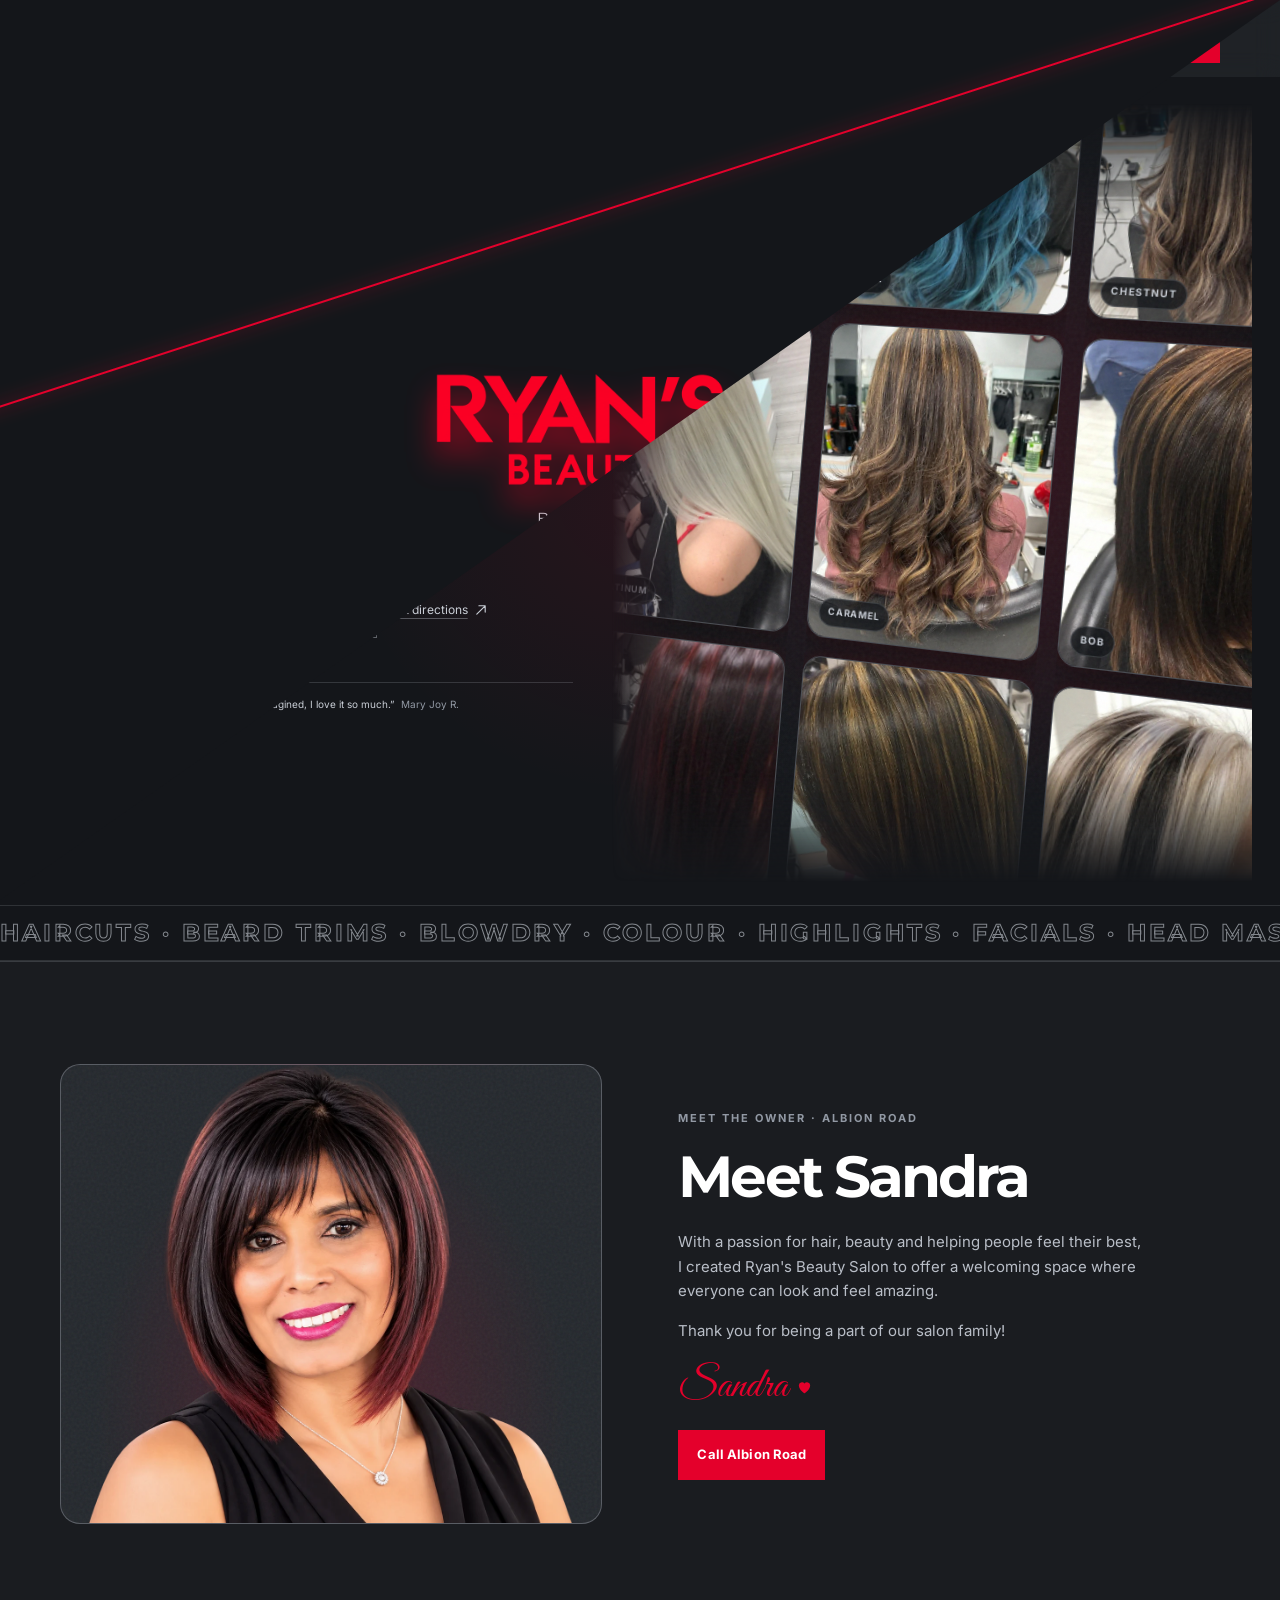
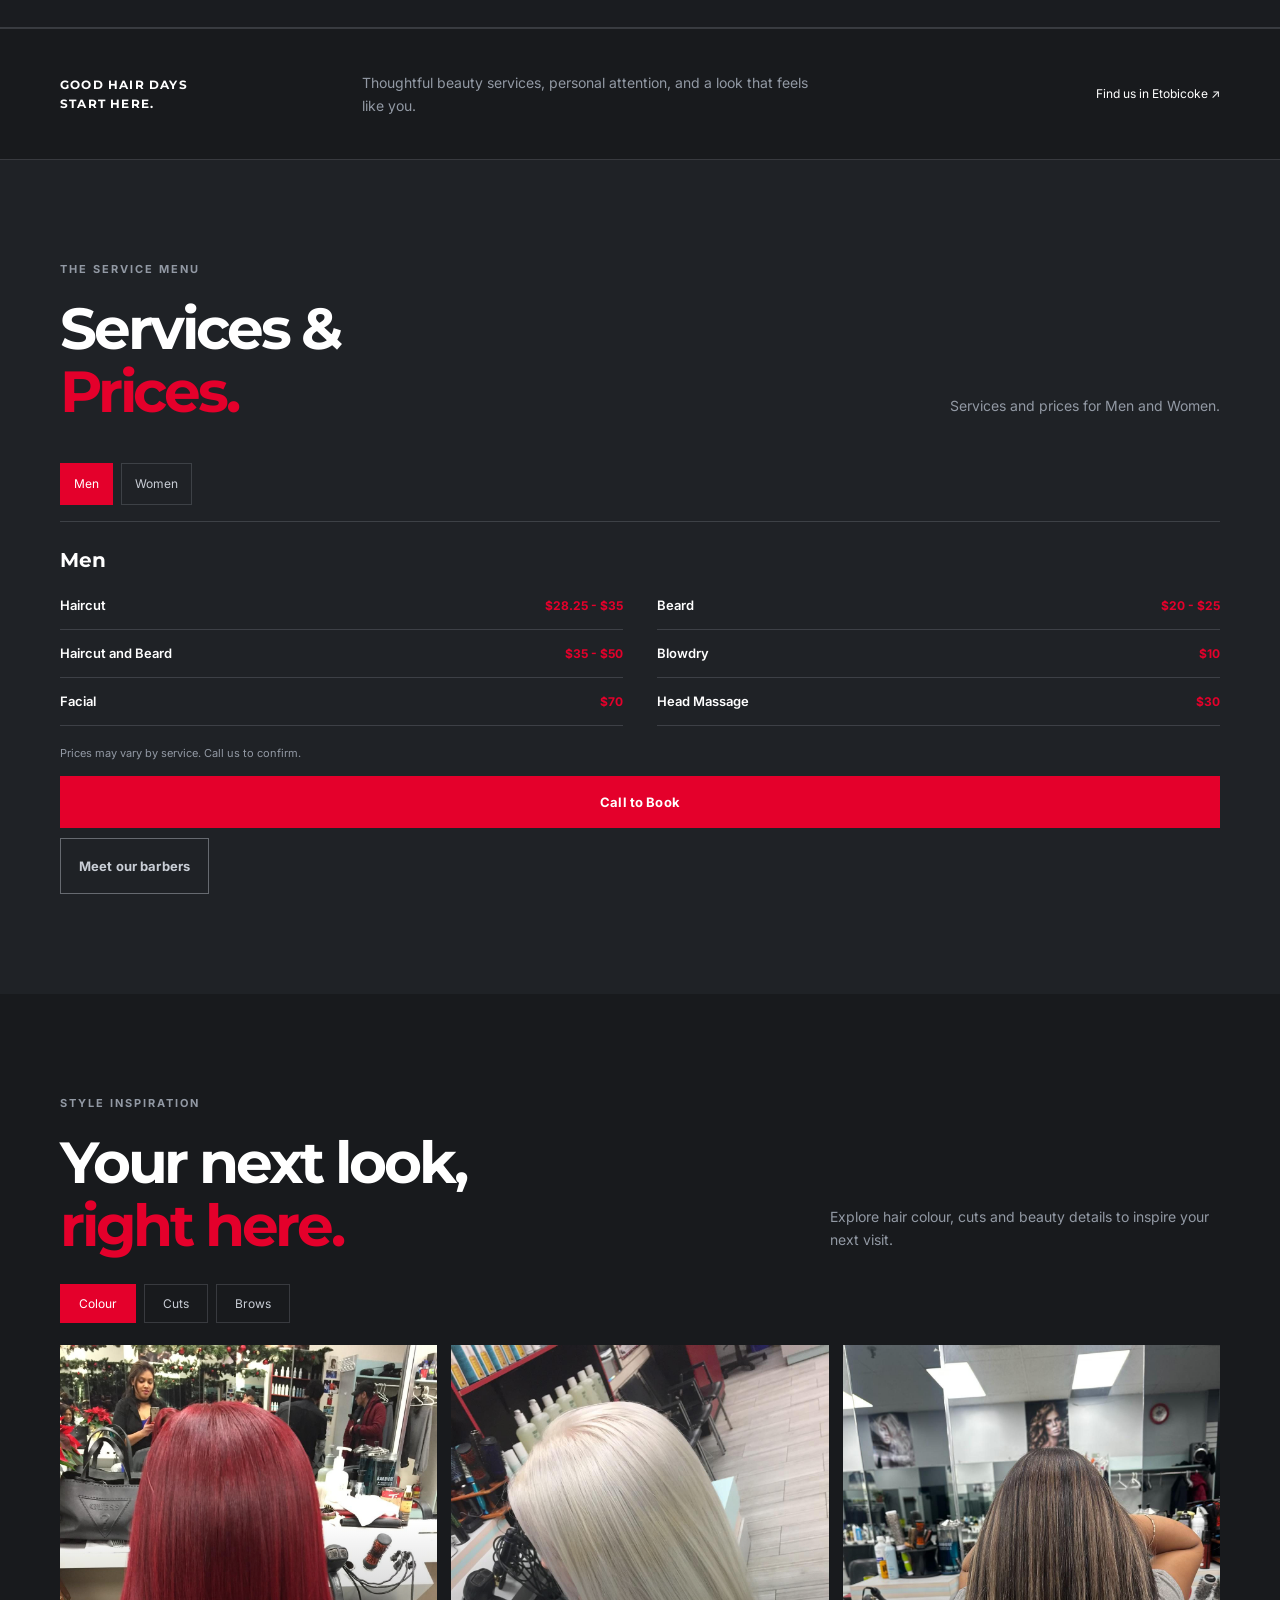
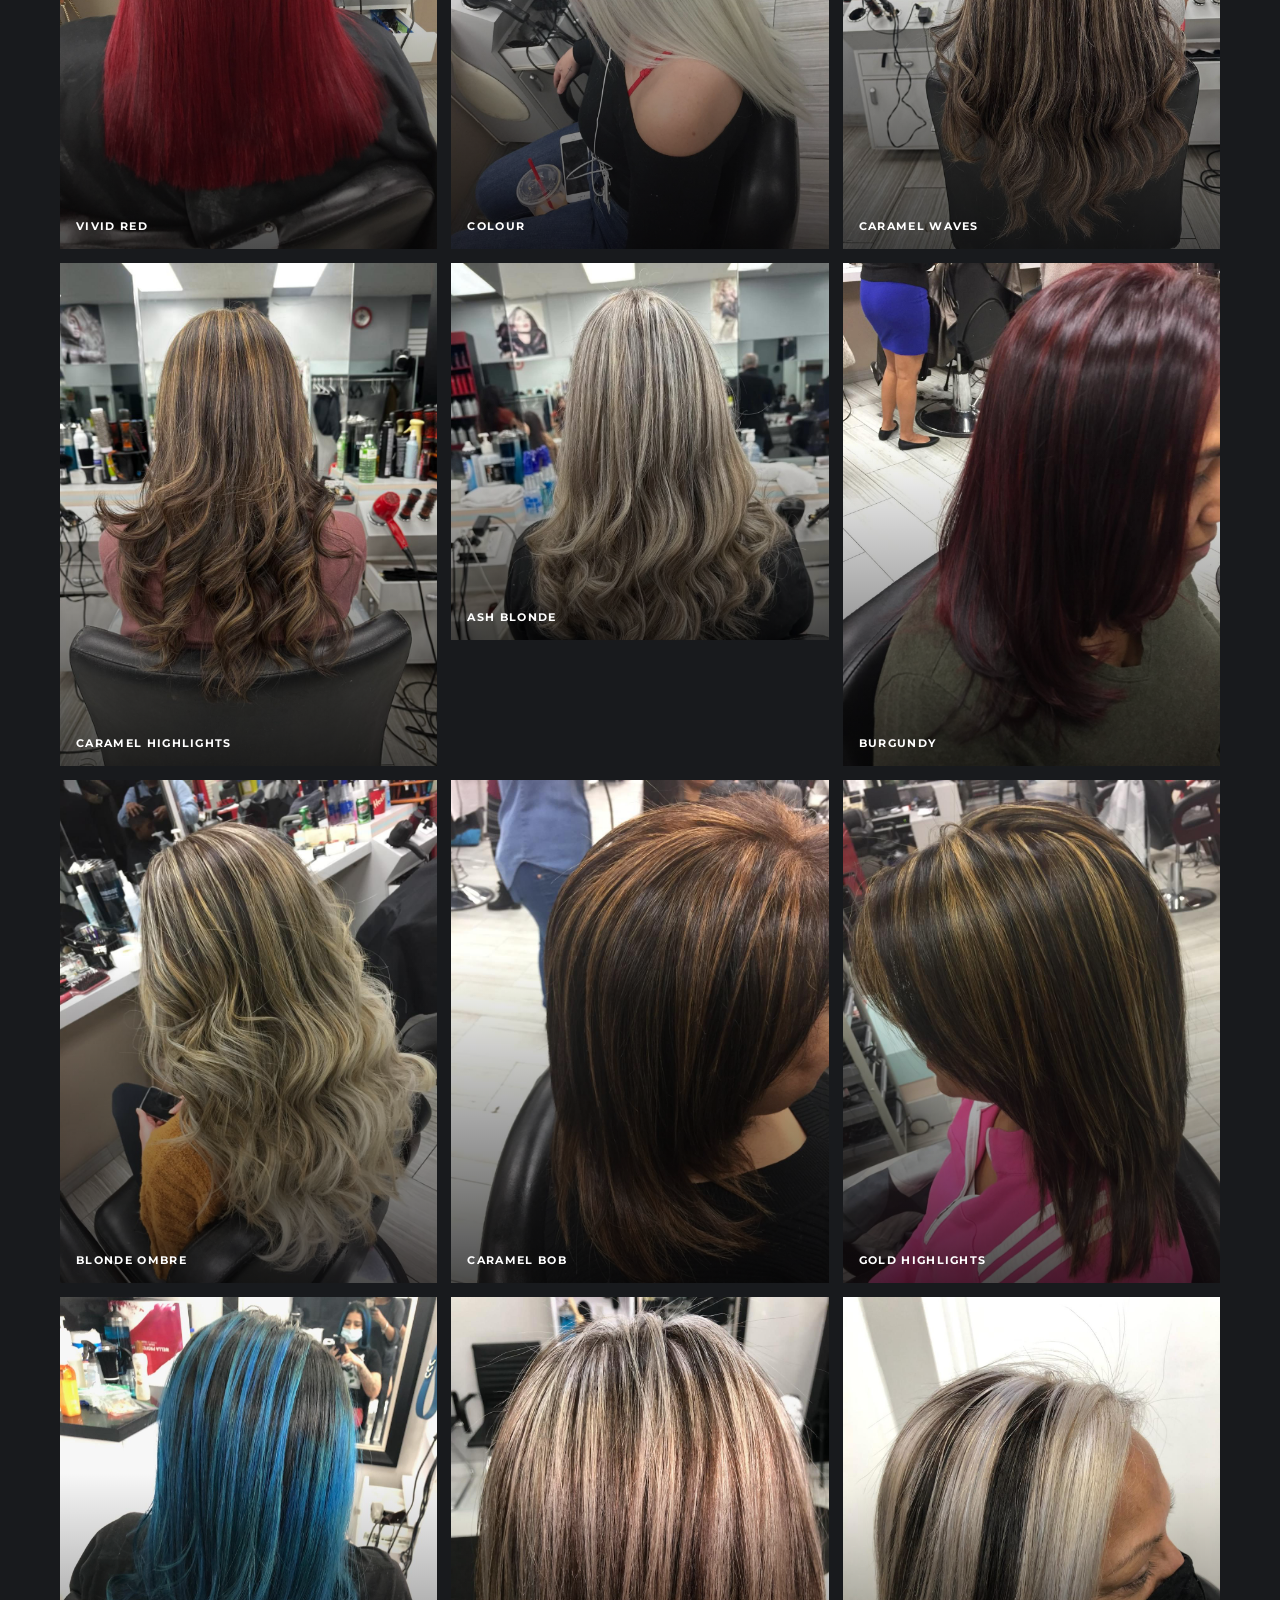
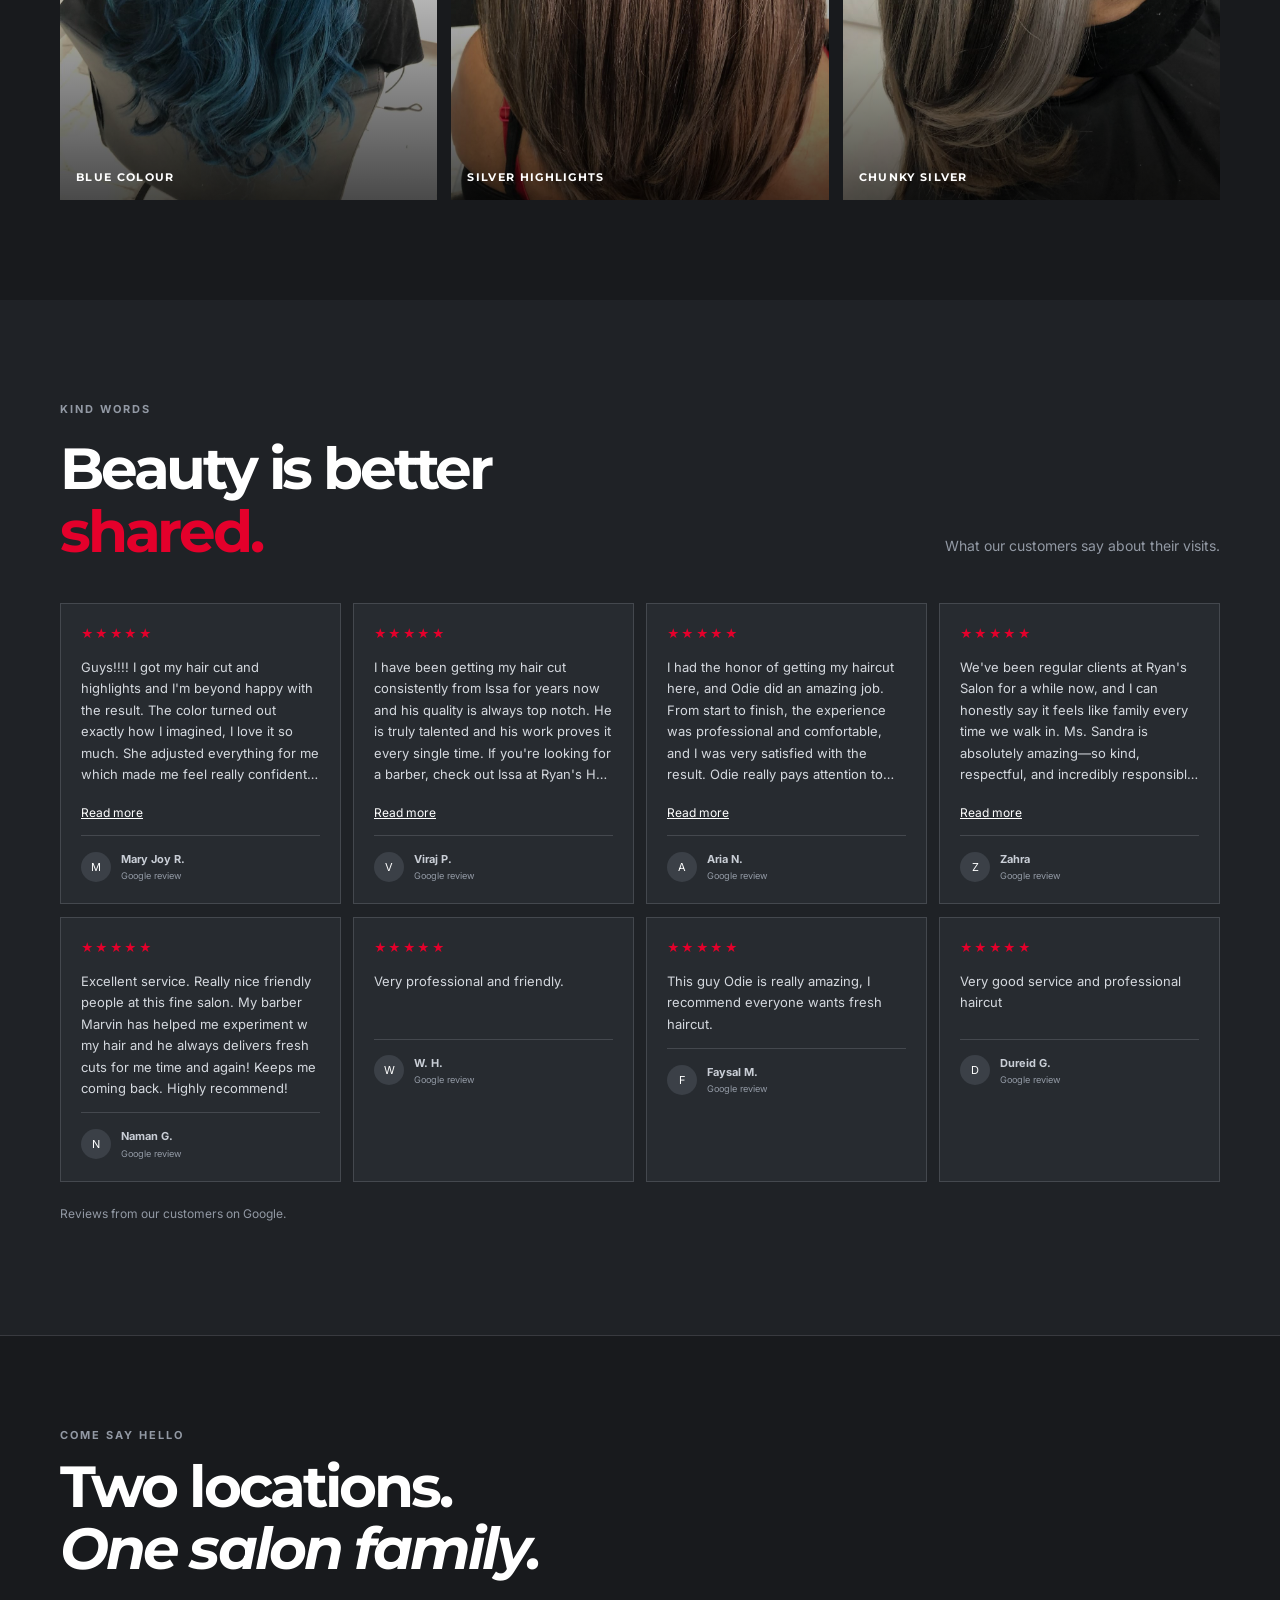
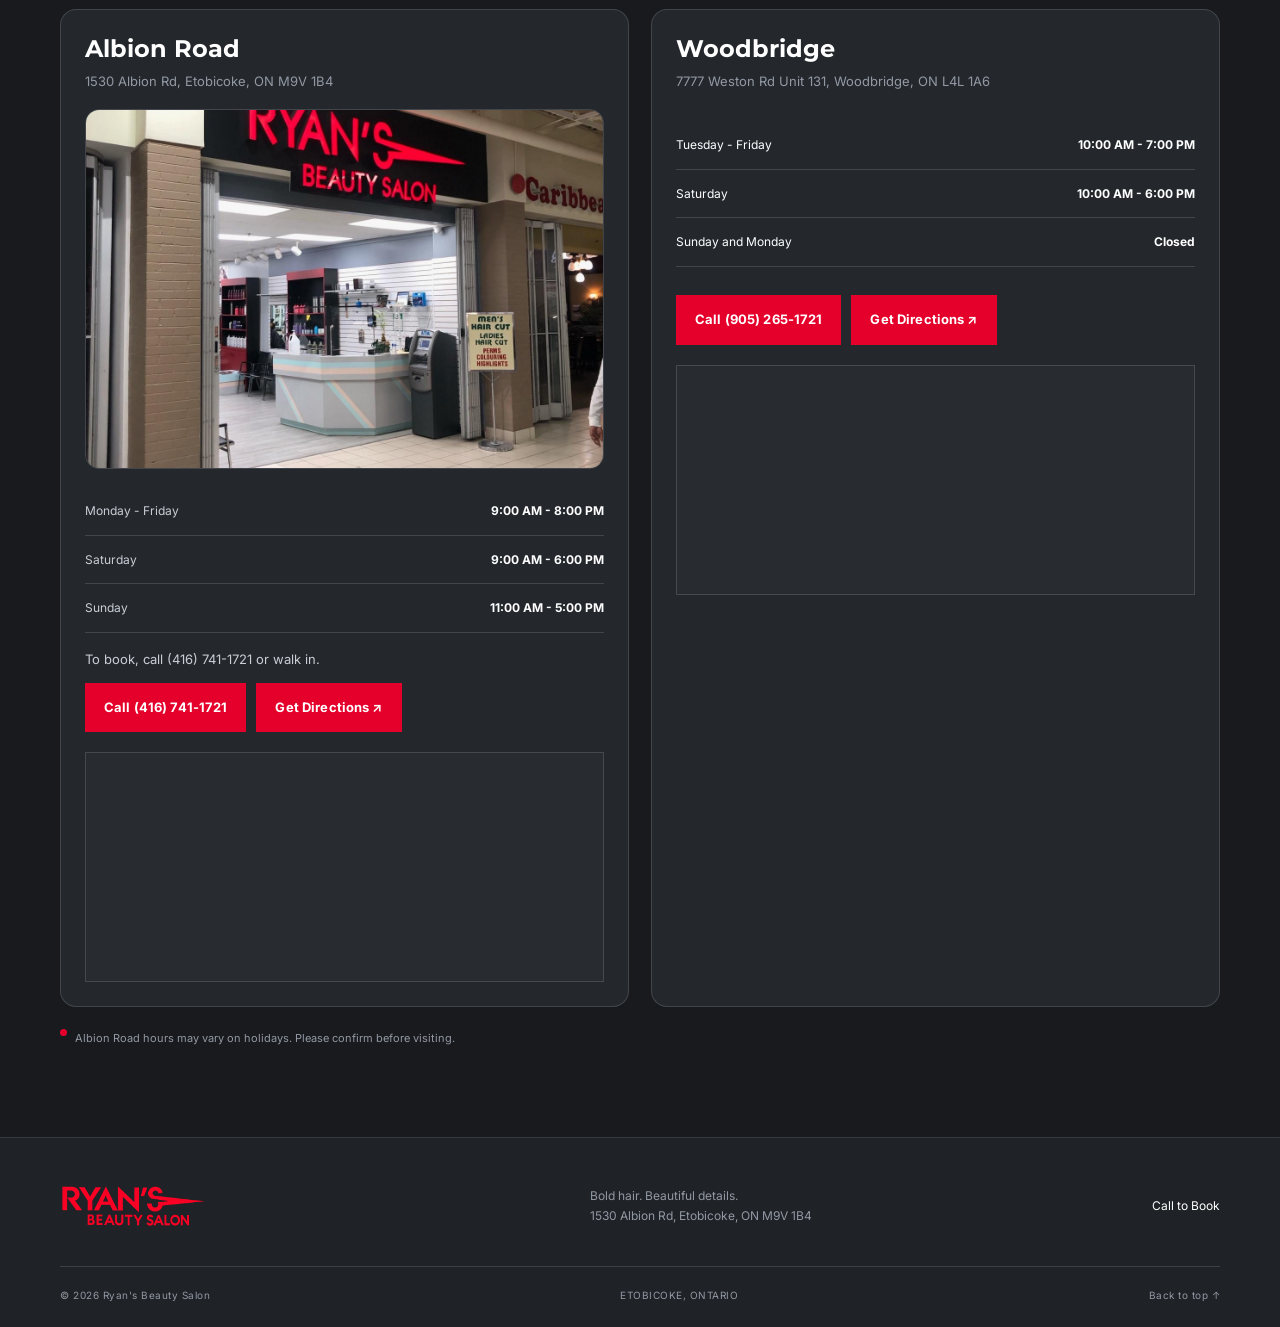
==== commit c713d7e2: "Replace services menu with verified salon pricing" ====
--- a/index.html
+++ b/index.html
@@ -1,8 +1,8 @@
-<!doctype html><html lang="en"><head><meta charset="utf-8"><meta name="viewport" content="width=device-width, initial-scale=1, viewport-fit=cover"><meta name="theme-color" content="#1F2226"><title>Ryan's Beauty Salon | Hair, Beauty & Waxing in Etobicoke</title><meta name="description" content="Hair cuts, colour, extensions, waxing and brows at Ryan's Beauty Salon in Etobicoke."><meta property="og:image" content="https://ryans-beauty-salon.vercel.app/images/hero-red.jpg"><meta name="twitter:card" content="summary_large_image"><meta name="twitter:image" content="https://ryans-beauty-salon.vercel.app/images/hero-red.jpg"><link rel="preconnect" href="https://fonts.googleapis.com"><link rel="preconnect" href="https://fonts.gstatic.com" crossorigin><link href="https://fonts.googleapis.com/css2?family=Great+Vibes&family=Inter:wght@400;500;600;700&family=Montserrat:wght@500;600;700;800&display=swap" rel="stylesheet"><link rel="icon" href="data:image/svg+xml,%3Csvg xmlns=%22http://www.w3.org/2000/svg%22 viewBox=%220 0 64 64%22%3E%3Crect width=%2264%22 height=%2264%22 rx=%2212%22 fill=%22%231F2226%22/%3E%3Ctext x=%2232%22 y=%2245%22 text-anchor=%22middle%22 font-size=%2244%22 font-family=%22Arial%22 font-weight=%22bold%22 fill=%22%23E4002B%22%3ER%3C/text%3E%3C/svg%3E"><link rel="preload" as="image" href="/logo-ryans.png"><link rel="stylesheet" href="styles.css"><script defer src="config.js"></script><script defer src="reviews.js"></script><script defer src="app.js"></script><style>.booking-note{margin:0 0 12px;color:#C9CED6;font-size:13px}.visit-actions{display:flex;gap:10px;flex-wrap:wrap}#call-button[hidden]{display:none!important}</style><script type="application/ld+json">{"@context":"https://schema.org","@graph":[{"@type":"LocalBusiness","name":"Ryan's Beauty Salon","telephone":"+14167411721","address":{"@type":"PostalAddress","streetAddress":"1530 Albion Rd","addressLocality":"Etobicoke","addressRegion":"ON","postalCode":"M9V 1B4","addressCountry":"CA"}},{"@type":"LocalBusiness","name":"Ryan's Beauty Salon - Woodbridge","telephone":"+19052651721","address":{"@type":"PostalAddress","streetAddress":"7777 Weston Rd Unit 131","addressLocality":"Woodbridge","addressRegion":"ON","postalCode":"L4L 1A6","addressCountry":"CA"},"openingHoursSpecification":[{"@type":"OpeningHoursSpecification","dayOfWeek":["Tuesday","Wednesday","Thursday","Friday"],"opens":"10:00","closes":"19:00"},{"@type":"OpeningHoursSpecification","dayOfWeek":"Saturday","opens":"10:00","closes":"18:00"}]}]}</script></head><body><a class="skip" href="#main">Skip to content</a><noscript><p class="noscript">JavaScript is off. All salon information and services remain available below. Call the salon to book an appointment.</p></noscript><header class="nav-wrap"><nav class="nav container" aria-label="Main navigation"><a class="brand" href="#home"><img class="brand-logo" src="/logo-ryans.png" alt="Ryan's Beauty Salon" width="1000" height="300"></a><div class="nav-links" id="primary-navigation"><a class="mobile-menu-brand" href="#home"><img src="/logo-ryans.png" alt="Ryan's Beauty Salon" width="1000" height="300"></a><a href="#services">Services</a><a href="#gallery">Gallery</a><a href="#reviews">Reviews</a><a href="#visit">Visit</a><a href="/barbers.html">Barbers</a><a class="mobile-menu-book button button-red" data-booking-link href="tel:+14167411721">Call to Book</a></div><a class="button button-red nav-book desktop-nav-call" href="tel:+14167411721"><span class="nav-call-mobile-label">Call to Book</span><span class="nav-call-desktop-label" hidden>Call (416) 741-1721</span></a><button class="menu-toggle" type="button" aria-label="Open navigation menu" aria-controls="primary-navigation" aria-expanded="false">☰</button></nav></header><main id="main"><section class="hero container" id="home" aria-labelledby="hero-title">
+<!doctype html><html lang="en"><head><meta charset="utf-8"><meta name="viewport" content="width=device-width, initial-scale=1, viewport-fit=cover"><meta name="theme-color" content="#1F2226"><title>Ryan's Beauty Salon | Haircuts, Colour &amp; Highlights in Etobicoke</title><meta name="description" content="Haircuts, beard trims, blowdry, colour, highlights, facials and head massage at Ryan&#39;s Beauty Salon in Etobicoke."><meta property="og:image" content="https://ryans-beauty-salon.vercel.app/images/hero-red.jpg"><meta name="twitter:card" content="summary_large_image"><meta name="twitter:image" content="https://ryans-beauty-salon.vercel.app/images/hero-red.jpg"><link rel="preconnect" href="https://fonts.googleapis.com"><link rel="preconnect" href="https://fonts.gstatic.com" crossorigin><link href="https://fonts.googleapis.com/css2?family=Great+Vibes&family=Inter:wght@400;500;600;700&family=Montserrat:wght@500;600;700;800&display=swap" rel="stylesheet"><link rel="icon" href="data:image/svg+xml,%3Csvg xmlns=%22http://www.w3.org/2000/svg%22 viewBox=%220 0 64 64%22%3E%3Crect width=%2264%22 height=%2264%22 rx=%2212%22 fill=%22%231F2226%22/%3E%3Ctext x=%2232%22 y=%2245%22 text-anchor=%22middle%22 font-size=%2244%22 font-family=%22Arial%22 font-weight=%22bold%22 fill=%22%23E4002B%22%3ER%3C/text%3E%3C/svg%3E"><link rel="preload" as="image" href="/logo-ryans.png"><link rel="stylesheet" href="styles.css"><script defer src="config.js"></script><script defer src="reviews.js"></script><script defer src="app.js"></script><style>.booking-note{margin:0 0 12px;color:#C9CED6;font-size:13px}.visit-actions{display:flex;gap:10px;flex-wrap:wrap}#call-button[hidden]{display:none!important}</style><script type="application/ld+json">{"@context":"https://schema.org","@graph":[{"@type":"LocalBusiness","name":"Ryan's Beauty Salon","telephone":"+14167411721","address":{"@type":"PostalAddress","streetAddress":"1530 Albion Rd","addressLocality":"Etobicoke","addressRegion":"ON","postalCode":"M9V 1B4","addressCountry":"CA"}},{"@type":"LocalBusiness","name":"Ryan's Beauty Salon - Woodbridge","telephone":"+19052651721","address":{"@type":"PostalAddress","streetAddress":"7777 Weston Rd Unit 131","addressLocality":"Woodbridge","addressRegion":"ON","postalCode":"L4L 1A6","addressCountry":"CA"},"openingHoursSpecification":[{"@type":"OpeningHoursSpecification","dayOfWeek":["Tuesday","Wednesday","Thursday","Friday"],"opens":"10:00","closes":"19:00"},{"@type":"OpeningHoursSpecification","dayOfWeek":"Saturday","opens":"10:00","closes":"18:00"}]}]}</script></head><body><a class="skip" href="#main">Skip to content</a><noscript><p class="noscript">JavaScript is off. All salon information and services remain available below. Call the salon to book an appointment.</p></noscript><header class="nav-wrap"><nav class="nav container" aria-label="Main navigation"><a class="brand" href="#home"><img class="brand-logo" src="/logo-ryans.png" alt="Ryan's Beauty Salon" width="1000" height="300"></a><div class="nav-links" id="primary-navigation"><a class="mobile-menu-brand" href="#home"><img src="/logo-ryans.png" alt="Ryan's Beauty Salon" width="1000" height="300"></a><a href="#services">Services</a><a href="#gallery">Gallery</a><a href="#reviews">Reviews</a><a href="#visit">Visit</a><a href="/barbers.html">Barbers</a><a class="mobile-menu-book button button-red" data-booking-link href="tel:+14167411721">Call to Book</a></div><a class="button button-red nav-book desktop-nav-call" href="tel:+14167411721"><span class="nav-call-mobile-label">Call to Book</span><span class="nav-call-desktop-label" hidden>Call (416) 741-1721</span></a><button class="menu-toggle" type="button" aria-label="Open navigation menu" aria-controls="primary-navigation" aria-expanded="false">☰</button></nav></header><main id="main"><section class="hero container" id="home" aria-labelledby="hero-title">
   <div class="hero-copy">
     <p class="eyebrow"><span class="hero-eyebrow-dot" aria-hidden="true"></span> ETOBICOKE · ALBION ROAD</p>
     <h1 id="hero-title"><span class="headline-line"><span>Bold hair.</span></span><span class="headline-line"><em>Beautiful</em></span><span class="headline-line">details.</span></h1>
-    <p class="hero-lede">Your neighbourhood beauty destination for fresh cuts, colour, extensions and finishing touches.</p>
+    <p class="hero-lede">Haircuts, beard trims, blowdry, colour and highlights in Etobicoke.</p>
     <div class="hero-actions">
       <a class="button button-red hero-primary-cta" data-booking-link href="tel:+14167411721"><span class="hero-call-mobile-label">Call to Book</span><span class="hero-call-desktop-label" hidden><svg aria-hidden="true" viewBox="0 0 24 24" width="17" height="17" fill="none"><path d="M7.2 3.8 10 7.7 8.3 9.4c1.1 2.4 3 4.3 5.4 5.4l1.7-1.7 3.9 2.8-.8 3.1c-.2.7-.9 1.1-1.6 1.1C9.8 19.5 4.5 14.2 3.9 7.1c0-.7.4-1.4 1.1-1.6z" stroke="currentColor" stroke-width="1.6" stroke-linecap="round" stroke-linejoin="round"/></svg>Call (416) 741-1721</span></a>
       <a class="button hero-ghost-cta" href="#gallery">See our work <svg aria-hidden="true" viewBox="0 0 20 20" width="16" height="16" fill="none"><path d="M3.5 10h12M10 4.5l5.5 5.5-5.5 5.5" stroke="currentColor" stroke-width="1.6" stroke-linecap="round" stroke-linejoin="round"/></svg></a>
@@ -25,7 +25,7 @@
     <p class="mobile-carousel-hint" aria-hidden="true"><span class="mobile-carousel-hand">↔</span> Swipe</p>
     </div>
     <div class="hero-card-dots" aria-label="Choose hair colour photo"><button type="button" aria-label="Show red hair" data-hero-dot="0" class="active"></button><button type="button" aria-label="Show blue hair" data-hero-dot="1"></button><button type="button" aria-label="Show platinum blonde hair" data-hero-dot="2"></button><button type="button" aria-label="Show caramel hair" data-hero-dot="3"></button><button type="button" aria-label="Show blonde ombré hair" data-hero-dot="4"></button></div>
-  </div><div class="desktop-photo-wall" aria-label="Hair colour photo wall" aria-hidden="true"><div class="wall-tilt"><div class="wall-column wall-column-1" data-wall-column="1"><div class="wall-strip"><figure class="wall-card"><div class="wall-card-frame"><img src="/images/hero-red.jpg" alt="red hair colour" width="1200" height="1600" loading="lazy" decoding="async" style="--wall-position:50% 78%;--wall-scale:1.3"><span class="wall-card-label" aria-hidden="true">RED</span></div></figure><figure class="wall-card"><div class="wall-card-frame"><img src="/images/platinum-blonde.jpg" alt="platinum hair colour" width="1200" height="1600" loading="lazy" decoding="async" style="--wall-position:45% 60%;--wall-scale:1.3"><span class="wall-card-label" aria-hidden="true">PLATINUM</span></div></figure><figure class="wall-card"><div class="wall-card-frame"><img src="/images/burgundy-highlights.jpg" alt="burgundy hair colour" width="1200" height="1600" loading="lazy" decoding="async" style="--wall-position:50% 40%;--wall-scale:1.3"><span class="wall-card-label" aria-hidden="true">BURGUNDY</span></div></figure><figure class="wall-card"><div class="wall-card-frame"><img src="/images/silver-highlights.jpg" alt="silver hair colour" width="1200" height="1600" loading="lazy" decoding="async" style="--wall-position:50% 40%;--wall-scale:1.3"><span class="wall-card-label" aria-hidden="true">SILVER</span></div></figure><figure class="wall-card" aria-hidden="true"><div class="wall-card-frame"><img src="/images/hero-red.jpg" alt="" width="1200" height="1600" loading="lazy" decoding="async" style="--wall-position:50% 78%;--wall-scale:1.3"><span class="wall-card-label" aria-hidden="true">RED</span></div></figure><figure class="wall-card" aria-hidden="true"><div class="wall-card-frame"><img src="/images/platinum-blonde.jpg" alt="" width="1200" height="1600" loading="lazy" decoding="async" style="--wall-position:45% 60%;--wall-scale:1.3"><span class="wall-card-label" aria-hidden="true">PLATINUM</span></div></figure><figure class="wall-card" aria-hidden="true"><div class="wall-card-frame"><img src="/images/burgundy-highlights.jpg" alt="" width="1200" height="1600" loading="lazy" decoding="async" style="--wall-position:50% 40%;--wall-scale:1.3"><span class="wall-card-label" aria-hidden="true">BURGUNDY</span></div></figure><figure class="wall-card" aria-hidden="true"><div class="wall-card-frame"><img src="/images/silver-highlights.jpg" alt="" width="1200" height="1600" loading="lazy" decoding="async" style="--wall-position:50% 40%;--wall-scale:1.3"><span class="wall-card-label" aria-hidden="true">SILVER</span></div></figure></div></div><div class="wall-column wall-column-2" data-wall-column="2"><div class="wall-strip"><figure class="wall-card"><div class="wall-card-frame"><img src="/images/blue-colour.jpg" alt="blue hair colour" width="1200" height="1600" loading="lazy" decoding="async" style="--wall-position:50% 72%;--wall-scale:1.3"><span class="wall-card-label" aria-hidden="true">BLUE</span></div></figure><figure class="wall-card"><div class="wall-card-frame"><img src="/images/caramel-highlights-waves.jpg" alt="caramel hair colour" width="960" height="1280" loading="lazy" decoding="async" style="--wall-position:50% 78%;--wall-scale:1.3"><span class="wall-card-label" aria-hidden="true">CARAMEL</span></div></figure><figure class="wall-card"><div class="wall-card-frame"><img src="/images/gold-highlights-layers.jpg" alt="gold hair colour" width="960" height="1280" loading="lazy" decoding="async" style="--wall-position:50% 45%;--wall-scale:1.3"><span class="wall-card-label" aria-hidden="true">GOLD</span></div></figure><figure class="wall-card"><div class="wall-card-frame"><img src="/images/blonde-ombre.jpg" alt="ombre hair colour" width="960" height="1280" loading="lazy" decoding="async" style="--wall-position:50% 70%;--wall-scale:1.3"><span class="wall-card-label" aria-hidden="true">OMBRE</span></div></figure><figure class="wall-card" aria-hidden="true"><div class="wall-card-frame"><img src="/images/blue-colour.jpg" alt="" width="1200" height="1600" loading="lazy" decoding="async" style="--wall-position:50% 72%;--wall-scale:1.3"><span class="wall-card-label" aria-hidden="true">BLUE</span></div></figure><figure class="wall-card" aria-hidden="true"><div class="wall-card-frame"><img src="/images/caramel-highlights-waves.jpg" alt="" width="960" height="1280" loading="lazy" decoding="async" style="--wall-position:50% 78%;--wall-scale:1.3"><span class="wall-card-label" aria-hidden="true">CARAMEL</span></div></figure><figure class="wall-card" aria-hidden="true"><div class="wall-card-frame"><img src="/images/gold-highlights-layers.jpg" alt="" width="960" height="1280" loading="lazy" decoding="async" style="--wall-position:50% 45%;--wall-scale:1.3"><span class="wall-card-label" aria-hidden="true">GOLD</span></div></figure><figure class="wall-card" aria-hidden="true"><div class="wall-card-frame"><img src="/images/blonde-ombre.jpg" alt="" width="960" height="1280" loading="lazy" decoding="async" style="--wall-position:50% 70%;--wall-scale:1.3"><span class="wall-card-label" aria-hidden="true">OMBRE</span></div></figure></div></div><div class="wall-column wall-column-3" data-wall-column="3"><div class="wall-strip"><figure class="wall-card"><div class="wall-card-frame"><img src="/images/brunette-caramel-waves.jpg" alt="chestnut hair colour" width="1200" height="1600" loading="lazy" decoding="async" style="--wall-position:50% 72%;--wall-scale:1.3"><span class="wall-card-label" aria-hidden="true">CHESTNUT</span></div></figure><figure class="wall-card"><div class="wall-card-frame"><img src="/images/caramel-bob.jpg" alt="bob hair colour" width="960" height="1280" loading="lazy" decoding="async" style="--wall-position:50% 62%;--wall-scale:1.3"><span class="wall-card-label" aria-hidden="true">BOB</span></div></figure><figure class="wall-card"><div class="wall-card-frame"><img src="/images/silver-chunky-highlights.jpg" alt="block hair colour" width="1200" height="1600" loading="lazy" decoding="async" style="--wall-position:50% 35%;--wall-scale:1.3"><span class="wall-card-label" aria-hidden="true">BLOCK</span></div></figure><figure class="wall-card"><div class="wall-card-frame"><img src="/images/ash-blonde-balayage.jpg" alt="ash hair colour" width="1200" height="1600" loading="lazy" decoding="async" style="--wall-position:50% 0%;--wall-scale:1.35"><span class="wall-card-label" aria-hidden="true">ASH</span></div></figure><figure class="wall-card" aria-hidden="true"><div class="wall-card-frame"><img src="/images/brunette-caramel-waves.jpg" alt="" width="1200" height="1600" loading="lazy" decoding="async" style="--wall-position:50% 72%;--wall-scale:1.3"><span class="wall-card-label" aria-hidden="true">CHESTNUT</span></div></figure><figure class="wall-card" aria-hidden="true"><div class="wall-card-frame"><img src="/images/caramel-bob.jpg" alt="" width="960" height="1280" loading="lazy" decoding="async" style="--wall-position:50% 62%;--wall-scale:1.3"><span class="wall-card-label" aria-hidden="true">BOB</span></div></figure><figure class="wall-card" aria-hidden="true"><div class="wall-card-frame"><img src="/images/silver-chunky-highlights.jpg" alt="" width="1200" height="1600" loading="lazy" decoding="async" style="--wall-position:50% 35%;--wall-scale:1.3"><span class="wall-card-label" aria-hidden="true">BLOCK</span></div></figure><figure class="wall-card" aria-hidden="true"><div class="wall-card-frame"><img src="/images/ash-blonde-balayage.jpg" alt="" width="1200" height="1600" loading="lazy" decoding="async" style="--wall-position:50% 0%;--wall-scale:1.35"><span class="wall-card-label" aria-hidden="true">ASH</span></div></figure></div></div></div></div></section><div class="service-marquee" aria-label="Cuts, colour, highlights, extensions, waxing, brows and line ups"><div class="service-marquee-track"><span>CUTS · COLOUR · HIGHLIGHTS · EXTENSIONS · WAXING · BROWS · LINE UPS ·</span><span aria-hidden="true"> CUTS · COLOUR · HIGHLIGHTS · EXTENSIONS · WAXING · BROWS · LINE UPS ·</span></div></div><section class="owner-section" id="owner"><div class="container owner-grid"><div class="owner-photo-panel"><img src="/owner-ryan.webp" alt="Sandra, owner of Ryan's Beauty Salon" width="1100" height="1047" loading="lazy" decoding="async"></div><div class="owner-copy"><p class="eyebrow">MEET THE OWNER · ALBION ROAD</p><h2>Meet Sandra</h2><p>With a passion for hair, beauty and helping people feel their best, I created Ryan's Beauty Salon to offer a welcoming space where everyone can look and feel amazing.</p><p>Thank you for being a part of our salon family!</p><div class="owner-signature">Sandra <svg viewBox="0 0 24 24" aria-hidden="true"><path d="M12 20s-8-4.7-8-11a4.5 4.5 0 0 1 8-2.8A4.5 4.5 0 0 1 20 9c0 6.3-8 11-8 11Z" fill="currentColor"/></svg></div><a class="button button-red" href="tel:+14167411721">Call Albion Road</a></div></div></section><section class="intro-band"><div class="container intro-inner"><p>GOOD HAIR DAYS<br>START HERE.</p><p>Thoughtful beauty services, personal attention, and a look that feels like you.</p><a href="#visit">Find us in Etobicoke ↗</a></div></section><!-- prices unverified, confirm with salon before launch --><section class="section container" id="services"><div class="section-heading"><div><p class="eyebrow">THE SERVICE MENU</p><h2>Made for your<br><em>best look.</em></h2></div><p>From everyday essentials to your next colour refresh, explore our salon services and starting prices.</p></div><div class="service-tabs" role="tablist" aria-label="Service categories"><button type="button" class="service-tab active" role="tab" aria-selected="true" data-category="0">Hair & Colour</button><button type="button" class="service-tab" role="tab" aria-selected="false" data-category="1">Men</button><button type="button" class="service-tab" role="tab" aria-selected="false" data-category="2">Facials & Skin</button><button type="button" class="service-tab" role="tab" aria-selected="false" data-category="3">Waxing</button><button type="button" class="service-tab" role="tab" aria-selected="false" data-category="4">Threading & Brows</button><button type="button" class="service-tab" role="tab" aria-selected="false" data-category="5">Nails</button></div><div class="services-content"><section class="service-group" id="service-0"><h3>Hair & Colour</h3><div class="service-list"><article class="service"><div><h4>Hair Cut</h4><p>30 min</p></div><strong>From $35</strong></article><article class="service"><div><h4>Hair Trimming</h4><p>20 min</p></div><strong>From $20</strong></article><article class="service"><div><h4>Bangs</h4><p>15 min</p></div><strong>Ask in salon</strong></article><article class="service"><div><h4>Blow Dry</h4><p>30 min</p></div><strong>From $35</strong></article><article class="service"><div><h4>Ironing</h4><p>30 min</p></div><strong>From $40</strong></article><article class="service"><div><h4>Hair Styling</h4><p>30 min</p></div><strong>From $50</strong></article><article class="service"><div><h4>Roots Colour</h4><p>45 min</p></div><strong>$40</strong></article><article class="service"><div><h4>Global Colour</h4><p>75 min</p></div><strong>From $80</strong></article><article class="service"><div><h4>Hair Colour</h4><p>60 min</p></div><strong>From $80</strong></article><article class="service"><div><h4>Highlights</h4><p>120 min</p></div><strong>From $120</strong></article><article class="service"><div><h4>Keratine</h4><p>180 min</p></div><strong>Ask in salon</strong></article><article class="service"><div><h4>Smoothing</h4><p>180 min</p></div><strong>Ask in salon</strong></article></div></section><section class="service-group" id="service-1"><h3>Men</h3><div class="service-list"><article class="service"><div><h4>Men's Cut & Line Up</h4><p>Ask in salon</p></div><strong>Ask in salon</strong></article><article class="service"><div><h4>Men's Eyebrows</h4><p>10 min</p></div><strong>$10</strong></article></div></section><section class="service-group" id="service-2"><h3>Facials & Skin</h3><div class="service-list"><article class="service"><div><h4>Basic / Cleanup Facial</h4><p>35 min</p></div><strong>$49</strong></article><article class="service"><div><h4>Brightening Facial</h4><p>45 min</p></div><strong>$65</strong></article><article class="service"><div><h4>Dermaplaning</h4><p>30 min</p></div><strong>$30</strong></article><article class="service"><div><h4>Anti-Tanning Facial</h4><p>50 min</p></div><strong>$85</strong></article><article class="service"><div><h4>Anti-Aging Facial</h4><p>50 min</p></div><strong>$100</strong></article><article class="service"><div><h4>Hydra Facial</h4><p>60 min</p></div><strong>$120</strong></article><article class="service"><div><h4>Anti-Acne Facial</h4><p>45 min</p></div><strong>$85</strong></article><article class="service"><div><h4>Face Bleach</h4><p>15 min</p></div><strong>$20</strong></article></div></section><section class="service-group" id="service-3"><h3>Waxing</h3><div class="service-list"><article class="service"><div><h4>Arms</h4><p>15 min</p></div><strong>$20</strong></article><article class="service"><div><h4>Legs</h4><p>20 min</p></div><strong>$30</strong></article><article class="service"><div><h4>Underarms</h4><p>5 min</p></div><strong>$10</strong></article><article class="service"><div><h4>Full Body</h4><p>40 min</p></div><strong>$120</strong></article><article class="service"><div><h4>Full Back</h4><p>20 min</p></div><strong>$25</strong></article><article class="service"><div><h4>Belly</h4><p>20 min</p></div><strong>$25</strong></article><article class="service"><div><h4>Bikini Line</h4><p>15 min</p></div><strong>$25</strong></article><article class="service"><div><h4>Brazilian</h4><p>20 min</p></div><strong>$40</strong></article><article class="service"><div><h4>Eyebrow Waxing</h4><p>5 min</p></div><strong>$10</strong></article><article class="service"><div><h4>Face Wax</h4><p>30 min</p></div><strong>Ask in salon</strong></article></div></section><section class="service-group" id="service-4"><h3>Threading & Brows</h3><div class="service-list"><article class="service"><div><h4>Eyebrow Threading</h4><p>5 min</p></div><strong>$7</strong></article><article class="service"><div><h4>Upper Lip Threading</h4><p>5 min</p></div><strong>$5</strong></article></div></section><section class="service-group" id="service-5"><h3>Nails</h3><div class="service-list"><article class="service"><div><h4>Manicure</h4><p>30 min</p></div><strong>$35</strong></article><article class="service"><div><h4>Pedicure</h4><p>30 min</p></div><strong>$40</strong></article><article class="service"><div><h4>Mani + Pedi</h4><p>60 min</p></div><strong>$70</strong></article></div></section></div><p class="fine-print">Prices shown are starting prices where noted. Final pricing may vary by hair length, service needs and consultation. Please confirm details with the salon.</p><a class="button button-red" data-booking-link href="tel:+14167411721">Call to Book</a></section><section class="section gallery-section" id="gallery"><div class="container"><div class="section-heading"><div><p class="eyebrow">STYLE INSPIRATION</p><h2>Your next look,<br><em>right here.</em></h2></div><p>Explore hair colour, cuts and beauty details to inspire your next visit.</p></div><div class="gallery-filters" role="group" aria-label="Filter photo gallery"><button class="gallery-filter active" type="button" data-filter="colour" aria-pressed="true">Colour</button><button class="gallery-filter" type="button" data-filter="cuts" aria-pressed="false">Cuts</button><button class="gallery-filter" type="button" data-filter="brows" aria-pressed="false">Brows</button></div><div class="gallery-grid"><button class="gallery-card" type="button" data-photo="/images/hero-red.jpg" data-alt="Vivid red straight hair colour" data-gallery="VIVID RED" data-category="colour" aria-label="Open vivid red straight hair colour photo"><img src="/images/hero-red.jpg" alt="Vivid red straight hair colour" loading="lazy" width="1200" height="1600" onerror="this.style.display='none';this.parentElement.classList.add('fallback-tile')"><span class="fallback-symbol" aria-hidden="true">✦</span><span class="gallery-label">VIVID RED</span></button><button class="gallery-card" type="button" data-photo="/images/platinum-blonde.jpg" data-alt="Platinum blonde hair colour" data-gallery="COLOUR" data-category="colour" aria-label="Open Platinum blonde hair colour photo"><img src="/images/platinum-blonde.jpg" alt="Platinum blonde hair colour" loading="lazy" width="1200" height="1600" onerror="this.style.display='none';this.parentElement.classList.add('fallback-tile')"><span class="fallback-symbol" aria-hidden="true">✦</span><span class="gallery-label">COLOUR</span></button><button class="gallery-card" type="button" data-photo="/images/brunette-caramel-waves.jpg" data-alt="Brunette hair with caramel waves" data-gallery="CARAMEL WAVES" data-category="colour" aria-label="Open Brunette hair with caramel waves photo"><img src="/images/brunette-caramel-waves.jpg" alt="Brunette hair with caramel waves" loading="lazy" width="1200" height="1600" onerror="this.style.display='none';this.parentElement.classList.add('fallback-tile')"><span class="fallback-symbol" aria-hidden="true">✦</span><span class="gallery-label">CARAMEL WAVES</span></button><button class="gallery-card" type="button" data-photo="/images/caramel-highlights-waves.jpg" data-alt="Caramel highlights on wavy hair" data-gallery="CARAMEL HIGHLIGHTS" data-category="colour" aria-label="Open Caramel highlights on wavy hair photo"><img src="/images/caramel-highlights-waves.jpg" alt="Caramel highlights on wavy hair" loading="lazy" width="960" height="1280" onerror="this.style.display='none';this.parentElement.classList.add('fallback-tile')"><span class="fallback-symbol" aria-hidden="true">✦</span><span class="gallery-label">CARAMEL HIGHLIGHTS</span></button><button class="gallery-card" type="button" data-photo="/images/ash-blonde-balayage.jpg" data-alt="Ash blonde balayage hair colour" data-gallery="ASH BLONDE" data-category="colour" aria-label="Open Ash blonde balayage hair colour photo"><img src="/images/ash-blonde-balayage.jpg" alt="Ash blonde balayage hair colour" loading="lazy" width="1200" height="1600" onerror="this.style.display='none';this.parentElement.classList.add('fallback-tile')"><span class="fallback-symbol" aria-hidden="true">✦</span><span class="gallery-label">ASH BLONDE</span></button><button class="gallery-card" type="button" data-photo="/images/burgundy-highlights.jpg" data-alt="Burgundy highlighted hair colour" data-gallery="BURGUNDY" data-category="colour" aria-label="Open Burgundy highlighted hair colour photo"><img src="/images/burgundy-highlights.jpg" alt="Burgundy highlighted hair colour" loading="lazy" width="1200" height="1600" onerror="this.style.display='none';this.parentElement.classList.add('fallback-tile')"><span class="fallback-symbol" aria-hidden="true">✦</span><span class="gallery-label">BURGUNDY</span></button><button class="gallery-card" type="button" data-photo="/images/blonde-ombre.jpg" data-alt="Blonde ombre hair colour" data-gallery="BLONDE OMBRE" data-category="colour" aria-label="Open Blonde ombre hair colour photo"><img src="/images/blonde-ombre.jpg" alt="Blonde ombre hair colour" loading="lazy" width="960" height="1280" onerror="this.style.display='none';this.parentElement.classList.add('fallback-tile')"><span class="fallback-symbol" aria-hidden="true">✦</span><span class="gallery-label">BLONDE OMBRE</span></button><button class="gallery-card" type="button" data-photo="/images/caramel-bob.jpg" data-alt="Caramel bob haircut" data-gallery="CARAMEL BOB" data-category="colour" aria-label="Open Caramel bob haircut photo"><img src="/images/caramel-bob.jpg" alt="Caramel bob haircut" loading="lazy" width="960" height="1280" onerror="this.style.display='none';this.parentElement.classList.add('fallback-tile')"><span class="fallback-symbol" aria-hidden="true">✦</span><span class="gallery-label">CARAMEL BOB</span></button><button class="gallery-card" type="button" data-photo="/images/gold-highlights-layers.jpg" data-alt="Golden highlights on layered hair" data-gallery="GOLD HIGHLIGHTS" data-category="colour" aria-label="Open Golden highlights on layered hair photo"><img src="/images/gold-highlights-layers.jpg" alt="Golden highlights on layered hair" loading="lazy" width="960" height="1280" onerror="this.style.display='none';this.parentElement.classList.add('fallback-tile')"><span class="fallback-symbol" aria-hidden="true">✦</span><span class="gallery-label">GOLD HIGHLIGHTS</span></button><button class="gallery-card" type="button" data-photo="/images/blue-colour.jpg" data-alt="Blue hair colour" data-gallery="BLUE COLOUR" data-category="colour" aria-label="Open Blue hair colour photo"><img src="/images/blue-colour.jpg" alt="Blue hair colour" loading="lazy" width="1200" height="1600" onerror="this.style.display='none';this.parentElement.classList.add('fallback-tile')"><span class="fallback-symbol" aria-hidden="true">✦</span><span class="gallery-label">BLUE COLOUR</span></button><button class="gallery-card" type="button" data-photo="/images/silver-highlights.jpg" data-alt="Silver highlights hair colour" data-gallery="SILVER HIGHLIGHTS" data-category="colour" aria-label="Open Silver highlights hair colour photo"><img src="/images/silver-highlights.jpg" alt="Silver highlights hair colour" loading="lazy" width="1200" height="1600" onerror="this.style.display='none';this.parentElement.classList.add('fallback-tile')"><span class="fallback-symbol" aria-hidden="true">✦</span><span class="gallery-label">SILVER HIGHLIGHTS</span></button><button class="gallery-card" type="button" data-photo="/images/silver-chunky-highlights.jpg" data-alt="Silver chunky highlights hair colour" data-gallery="CHUNKY SILVER" data-category="colour" aria-label="Open Silver chunky highlights hair colour photo"><img src="/images/silver-chunky-highlights.jpg" alt="Silver chunky highlights hair colour" loading="lazy" width="1200" height="1600" onerror="this.style.display='none';this.parentElement.classList.add('fallback-tile')"><span class="fallback-symbol" aria-hidden="true">✦</span><span class="gallery-label">CHUNKY SILVER</span></button><button class="gallery-card" type="button" data-photo="/images/mens-fade.jpg" data-alt="Men's fade haircut" data-gallery="MEN'S FADE" data-category="cuts" aria-label="Open Men's fade haircut photo"><img src="/images/mens-fade.jpg" alt="Men's fade haircut" loading="lazy" width="1200" height="1600" onerror="this.style.display='none';this.parentElement.classList.add('fallback-tile')"><span class="fallback-symbol" aria-hidden="true">✦</span><span class="gallery-label">MEN'S FADE</span></button><button class="gallery-card" type="button" data-photo="/images/brows.jpg" data-alt="Eyebrow threading and shaping service" data-gallery="BROWS" data-category="brows" aria-label="Open Eyebrow threading and shaping service photo"><img src="/images/brows.jpg" alt="Eyebrow threading and shaping service" loading="lazy" width="712" height="1600" onerror="this.style.display='none';this.parentElement.classList.add('fallback-tile')"><span class="fallback-symbol" aria-hidden="true">✦</span><span class="gallery-label">BROWS</span></button></div></div></section><section class="section container reviews-section" id="reviews"><div class="section-heading"><div><p class="eyebrow">KIND WORDS</p><h2>Beauty is better<br><em>shared.</em></h2></div><p>What our customers say about their visits.</p></div><div class="review-grid"><article class="review-card"><div class="stars" aria-label="5 out of 5 stars"><span aria-hidden="true">★★★★★</span></div><p class="review-text">Guys!!!! I got my hair cut and highlights and I'm beyond happy with the result. The color turned out exactly how I imagined, I love it so much. She adjusted everything for me which made me feel really confident and taken care of. She's very professional. I'd definitely like to come back to her again. Highly recommend!! She's incredibly skilled and detail-oriented. The result looks polished and beautiful. Thank you so much Ryan's Salon</p><button class="review-expand" type="button" aria-expanded="false" hidden>Read more</button><div class="review-by"><span class="review-avatar">M</span><span><b>Mary Joy R.</b><small>Google review</small></span></div></article><article class="review-card"><div class="stars" aria-label="5 out of 5 stars"><span aria-hidden="true">★★★★★</span></div><p class="review-text">I have been getting my hair cut consistently from Issa for years now and his quality is always top notch. He is truly talented and his work proves it every single time. If you're looking for a barber, check out Issa at Ryan's Hair Salon. The best in the city!</p><button class="review-expand" type="button" aria-expanded="false" hidden>Read more</button><div class="review-by"><span class="review-avatar">V</span><span><b>Viraj P.</b><small>Google review</small></span></div></article><article class="review-card"><div class="stars" aria-label="5 out of 5 stars"><span aria-hidden="true">★★★★★</span></div><p class="review-text">I had the honor of getting my haircut here, and Odie did an amazing job. From start to finish, the experience was professional and comfortable, and I was very satisfied with the result. Odie really pays attention to detail and makes sure everything is done right. Highly recommend this place, especially if you book with Odie.</p><button class="review-expand" type="button" aria-expanded="false" hidden>Read more</button><div class="review-by"><span class="review-avatar">A</span><span><b>Aria N.</b><small>Google review</small></span></div></article><article class="review-card"><div class="stars" aria-label="5 out of 5 stars"><span aria-hidden="true">★★★★★</span></div><p class="review-text">We've been regular clients at Ryan's Salon for a while now, and I can honestly say it feels like family every time we walk in. Ms. Sandra is absolutely amazing—so kind, respectful, and incredibly responsible. She's always fair with pricing and genuinely cares about her clients. ... Kady is also wonderful—always polite and welcoming, which makes the whole experience even better. And a big thank you to Mr. Abraham, who takes great care of my mum's haircuts with such kindness and skill. I wholeheartedly recommend Ryan's Salon to all my family and friends. The team is talented, trustworthy, and truly treats you like one of their own. Keep up the amazing work!</p><button class="review-expand" type="button" aria-expanded="false" hidden>Read more</button><div class="review-by"><span class="review-avatar">Z</span><span><b>Zahra</b><small>Google review</small></span></div></article><article class="review-card"><div class="stars" aria-label="5 out of 5 stars"><span aria-hidden="true">★★★★★</span></div><p class="review-text">Excellent service. Really nice friendly people at this fine salon. My barber Marvin has helped me experiment w my hair and he always delivers fresh cuts for me time and again! Keeps me coming back. Highly recommend!</p><button class="review-expand" type="button" aria-expanded="false" hidden>Read more</button><div class="review-by"><span class="review-avatar">N</span><span><b>Naman G.</b><small>Google review</small></span></div></article><article class="review-card"><div class="stars" aria-label="5 out of 5 stars"><span aria-hidden="true">★★★★★</span></div><p class="review-text">Very professional and friendly.</p><button class="review-expand" type="button" aria-expanded="false" hidden>Read more</button><div class="review-by"><span class="review-avatar">W</span><span><b>W. H.</b><small>Google review</small></span></div></article><article class="review-card"><div class="stars" aria-label="5 out of 5 stars"><span aria-hidden="true">★★★★★</span></div><p class="review-text">This guy Odie is really amazing, I recommend everyone wants fresh haircut.</p><button class="review-expand" type="button" aria-expanded="false" hidden>Read more</button><div class="review-by"><span class="review-avatar">F</span><span><b>Faysal M.</b><small>Google review</small></span></div></article><article class="review-card"><div class="stars" aria-label="5 out of 5 stars"><span aria-hidden="true">★★★★★</span></div><p class="review-text">Very good service and professional haircut</p><button class="review-expand" type="button" aria-expanded="false" hidden>Read more</button><div class="review-by"><span class="review-avatar">D</span><span><b>Dureid G.</b><small>Google review</small></span></div></article></div><p class="review-attribution">Reviews from our customers on Google.</p></section><section class="visit-section" id="visit"><div class="container visit-container">
+  </div><div class="desktop-photo-wall" aria-label="Hair colour photo wall" aria-hidden="true"><div class="wall-tilt"><div class="wall-column wall-column-1" data-wall-column="1"><div class="wall-strip"><figure class="wall-card"><div class="wall-card-frame"><img src="/images/hero-red.jpg" alt="red hair colour" width="1200" height="1600" loading="lazy" decoding="async" style="--wall-position:50% 78%;--wall-scale:1.3"><span class="wall-card-label" aria-hidden="true">RED</span></div></figure><figure class="wall-card"><div class="wall-card-frame"><img src="/images/platinum-blonde.jpg" alt="platinum hair colour" width="1200" height="1600" loading="lazy" decoding="async" style="--wall-position:45% 60%;--wall-scale:1.3"><span class="wall-card-label" aria-hidden="true">PLATINUM</span></div></figure><figure class="wall-card"><div class="wall-card-frame"><img src="/images/burgundy-highlights.jpg" alt="burgundy hair colour" width="1200" height="1600" loading="lazy" decoding="async" style="--wall-position:50% 40%;--wall-scale:1.3"><span class="wall-card-label" aria-hidden="true">BURGUNDY</span></div></figure><figure class="wall-card"><div class="wall-card-frame"><img src="/images/silver-highlights.jpg" alt="silver hair colour" width="1200" height="1600" loading="lazy" decoding="async" style="--wall-position:50% 40%;--wall-scale:1.3"><span class="wall-card-label" aria-hidden="true">SILVER</span></div></figure><figure class="wall-card" aria-hidden="true"><div class="wall-card-frame"><img src="/images/hero-red.jpg" alt="" width="1200" height="1600" loading="lazy" decoding="async" style="--wall-position:50% 78%;--wall-scale:1.3"><span class="wall-card-label" aria-hidden="true">RED</span></div></figure><figure class="wall-card" aria-hidden="true"><div class="wall-card-frame"><img src="/images/platinum-blonde.jpg" alt="" width="1200" height="1600" loading="lazy" decoding="async" style="--wall-position:45% 60%;--wall-scale:1.3"><span class="wall-card-label" aria-hidden="true">PLATINUM</span></div></figure><figure class="wall-card" aria-hidden="true"><div class="wall-card-frame"><img src="/images/burgundy-highlights.jpg" alt="" width="1200" height="1600" loading="lazy" decoding="async" style="--wall-position:50% 40%;--wall-scale:1.3"><span class="wall-card-label" aria-hidden="true">BURGUNDY</span></div></figure><figure class="wall-card" aria-hidden="true"><div class="wall-card-frame"><img src="/images/silver-highlights.jpg" alt="" width="1200" height="1600" loading="lazy" decoding="async" style="--wall-position:50% 40%;--wall-scale:1.3"><span class="wall-card-label" aria-hidden="true">SILVER</span></div></figure></div></div><div class="wall-column wall-column-2" data-wall-column="2"><div class="wall-strip"><figure class="wall-card"><div class="wall-card-frame"><img src="/images/blue-colour.jpg" alt="blue hair colour" width="1200" height="1600" loading="lazy" decoding="async" style="--wall-position:50% 72%;--wall-scale:1.3"><span class="wall-card-label" aria-hidden="true">BLUE</span></div></figure><figure class="wall-card"><div class="wall-card-frame"><img src="/images/caramel-highlights-waves.jpg" alt="caramel hair colour" width="960" height="1280" loading="lazy" decoding="async" style="--wall-position:50% 78%;--wall-scale:1.3"><span class="wall-card-label" aria-hidden="true">CARAMEL</span></div></figure><figure class="wall-card"><div class="wall-card-frame"><img src="/images/gold-highlights-layers.jpg" alt="gold hair colour" width="960" height="1280" loading="lazy" decoding="async" style="--wall-position:50% 45%;--wall-scale:1.3"><span class="wall-card-label" aria-hidden="true">GOLD</span></div></figure><figure class="wall-card"><div class="wall-card-frame"><img src="/images/blonde-ombre.jpg" alt="ombre hair colour" width="960" height="1280" loading="lazy" decoding="async" style="--wall-position:50% 70%;--wall-scale:1.3"><span class="wall-card-label" aria-hidden="true">OMBRE</span></div></figure><figure class="wall-card" aria-hidden="true"><div class="wall-card-frame"><img src="/images/blue-colour.jpg" alt="" width="1200" height="1600" loading="lazy" decoding="async" style="--wall-position:50% 72%;--wall-scale:1.3"><span class="wall-card-label" aria-hidden="true">BLUE</span></div></figure><figure class="wall-card" aria-hidden="true"><div class="wall-card-frame"><img src="/images/caramel-highlights-waves.jpg" alt="" width="960" height="1280" loading="lazy" decoding="async" style="--wall-position:50% 78%;--wall-scale:1.3"><span class="wall-card-label" aria-hidden="true">CARAMEL</span></div></figure><figure class="wall-card" aria-hidden="true"><div class="wall-card-frame"><img src="/images/gold-highlights-layers.jpg" alt="" width="960" height="1280" loading="lazy" decoding="async" style="--wall-position:50% 45%;--wall-scale:1.3"><span class="wall-card-label" aria-hidden="true">GOLD</span></div></figure><figure class="wall-card" aria-hidden="true"><div class="wall-card-frame"><img src="/images/blonde-ombre.jpg" alt="" width="960" height="1280" loading="lazy" decoding="async" style="--wall-position:50% 70%;--wall-scale:1.3"><span class="wall-card-label" aria-hidden="true">OMBRE</span></div></figure></div></div><div class="wall-column wall-column-3" data-wall-column="3"><div class="wall-strip"><figure class="wall-card"><div class="wall-card-frame"><img src="/images/brunette-caramel-waves.jpg" alt="chestnut hair colour" width="1200" height="1600" loading="lazy" decoding="async" style="--wall-position:50% 72%;--wall-scale:1.3"><span class="wall-card-label" aria-hidden="true">CHESTNUT</span></div></figure><figure class="wall-card"><div class="wall-card-frame"><img src="/images/caramel-bob.jpg" alt="bob hair colour" width="960" height="1280" loading="lazy" decoding="async" style="--wall-position:50% 62%;--wall-scale:1.3"><span class="wall-card-label" aria-hidden="true">BOB</span></div></figure><figure class="wall-card"><div class="wall-card-frame"><img src="/images/silver-chunky-highlights.jpg" alt="block hair colour" width="1200" height="1600" loading="lazy" decoding="async" style="--wall-position:50% 35%;--wall-scale:1.3"><span class="wall-card-label" aria-hidden="true">BLOCK</span></div></figure><figure class="wall-card"><div class="wall-card-frame"><img src="/images/ash-blonde-balayage.jpg" alt="ash hair colour" width="1200" height="1600" loading="lazy" decoding="async" style="--wall-position:50% 0%;--wall-scale:1.35"><span class="wall-card-label" aria-hidden="true">ASH</span></div></figure><figure class="wall-card" aria-hidden="true"><div class="wall-card-frame"><img src="/images/brunette-caramel-waves.jpg" alt="" width="1200" height="1600" loading="lazy" decoding="async" style="--wall-position:50% 72%;--wall-scale:1.3"><span class="wall-card-label" aria-hidden="true">CHESTNUT</span></div></figure><figure class="wall-card" aria-hidden="true"><div class="wall-card-frame"><img src="/images/caramel-bob.jpg" alt="" width="960" height="1280" loading="lazy" decoding="async" style="--wall-position:50% 62%;--wall-scale:1.3"><span class="wall-card-label" aria-hidden="true">BOB</span></div></figure><figure class="wall-card" aria-hidden="true"><div class="wall-card-frame"><img src="/images/silver-chunky-highlights.jpg" alt="" width="1200" height="1600" loading="lazy" decoding="async" style="--wall-position:50% 35%;--wall-scale:1.3"><span class="wall-card-label" aria-hidden="true">BLOCK</span></div></figure><figure class="wall-card" aria-hidden="true"><div class="wall-card-frame"><img src="/images/ash-blonde-balayage.jpg" alt="" width="1200" height="1600" loading="lazy" decoding="async" style="--wall-position:50% 0%;--wall-scale:1.35"><span class="wall-card-label" aria-hidden="true">ASH</span></div></figure></div></div></div></div></section><div class="service-marquee" aria-label="Haircuts, beard trims, blowdry, colour, highlights, facials and head massage"><div class="service-marquee-track"><span>HAIRCUTS · BEARD TRIMS · BLOWDRY · COLOUR · HIGHLIGHTS · FACIALS · HEAD MASSAGE ·</span><span aria-hidden="true"> HAIRCUTS · BEARD TRIMS · BLOWDRY · COLOUR · HIGHLIGHTS · FACIALS · HEAD MASSAGE ·</span></div></div><section class="owner-section" id="owner"><div class="container owner-grid"><div class="owner-photo-panel"><img src="/owner-ryan.webp" alt="Sandra, owner of Ryan's Beauty Salon" width="1100" height="1047" loading="lazy" decoding="async"></div><div class="owner-copy"><p class="eyebrow">MEET THE OWNER · ALBION ROAD</p><h2>Meet Sandra</h2><p>With a passion for hair, beauty and helping people feel their best, I created Ryan's Beauty Salon to offer a welcoming space where everyone can look and feel amazing.</p><p>Thank you for being a part of our salon family!</p><div class="owner-signature">Sandra <svg viewBox="0 0 24 24" aria-hidden="true"><path d="M12 20s-8-4.7-8-11a4.5 4.5 0 0 1 8-2.8A4.5 4.5 0 0 1 20 9c0 6.3-8 11-8 11Z" fill="currentColor"/></svg></div><a class="button button-red" href="tel:+14167411721">Call Albion Road</a></div></div></section><section class="intro-band"><div class="container intro-inner"><p>GOOD HAIR DAYS<br>START HERE.</p><p>Thoughtful beauty services, personal attention, and a look that feels like you.</p><a href="#visit">Find us in Etobicoke ↗</a></div></section><section class="section container" id="services"><div class="section-heading"><div><p class="eyebrow">THE SERVICE MENU</p><h2>Services &amp;<br><em>Prices.</em></h2></div><p>Services and prices for Men and Women.</p></div><div class="service-tabs" role="tablist" aria-label="Service categories"><button type="button" class="service-tab active" role="tab" aria-selected="true" data-category="0">Men</button><button type="button" class="service-tab" role="tab" aria-selected="false" data-category="1">Women</button></div><div class="services-content"><section class="service-group" id="service-0"><h3>Men</h3><div class="service-list"><article class="service"><div><h4>Haircut</h4></div><strong>$28.25 - $35</strong></article><article class="service"><div><h4>Beard</h4></div><strong>$20 - $25</strong></article><article class="service"><div><h4>Haircut and Beard</h4></div><strong>$35 - $50</strong></article><article class="service"><div><h4>Blowdry</h4></div><strong>$10</strong></article><article class="service"><div><h4>Facial</h4></div><strong>$70</strong></article><article class="service"><div><h4>Head Massage</h4></div><strong>$30</strong></article></div></section><section class="service-group" id="service-1"><h3>Women</h3><div class="service-list"><article class="service"><div><h4>Wash</h4></div><strong>$10</strong></article><article class="service"><div><h4>Haircut</h4></div><strong>from $35</strong></article><article class="service"><div><h4>Blowdry</h4></div><strong>from $35</strong></article><article class="service"><div><h4>Wash, Cut and Style</h4></div><strong>from $60</strong></article><article class="service"><div><h4>Colour</h4></div><strong>from $50</strong></article><article class="service"><div><h4>Highlight</h4></div><strong>from $160</strong></article></div></section></div><p class="fine-print">Prices may vary by service. Call us to confirm.</p><div class="service-actions"><a class="button button-red service-call" href="tel:+14167411721">Call to Book</a><a class="button hero-ghost-cta service-barbers" href="/barbers.html">Meet our barbers</a></div></section><section class="section gallery-section" id="gallery"><div class="container"><div class="section-heading"><div><p class="eyebrow">STYLE INSPIRATION</p><h2>Your next look,<br><em>right here.</em></h2></div><p>Explore hair colour, cuts and beauty details to inspire your next visit.</p></div><div class="gallery-filters" role="group" aria-label="Filter photo gallery"><button class="gallery-filter active" type="button" data-filter="colour" aria-pressed="true">Colour</button><button class="gallery-filter" type="button" data-filter="cuts" aria-pressed="false">Cuts</button><button class="gallery-filter" type="button" data-filter="brows" aria-pressed="false">Brows</button></div><div class="gallery-grid"><button class="gallery-card" type="button" data-photo="/images/hero-red.jpg" data-alt="Vivid red straight hair colour" data-gallery="VIVID RED" data-category="colour" aria-label="Open vivid red straight hair colour photo"><img src="/images/hero-red.jpg" alt="Vivid red straight hair colour" loading="lazy" width="1200" height="1600" onerror="this.style.display='none';this.parentElement.classList.add('fallback-tile')"><span class="fallback-symbol" aria-hidden="true">✦</span><span class="gallery-label">VIVID RED</span></button><button class="gallery-card" type="button" data-photo="/images/platinum-blonde.jpg" data-alt="Platinum blonde hair colour" data-gallery="COLOUR" data-category="colour" aria-label="Open Platinum blonde hair colour photo"><img src="/images/platinum-blonde.jpg" alt="Platinum blonde hair colour" loading="lazy" width="1200" height="1600" onerror="this.style.display='none';this.parentElement.classList.add('fallback-tile')"><span class="fallback-symbol" aria-hidden="true">✦</span><span class="gallery-label">COLOUR</span></button><button class="gallery-card" type="button" data-photo="/images/brunette-caramel-waves.jpg" data-alt="Brunette hair with caramel waves" data-gallery="CARAMEL WAVES" data-category="colour" aria-label="Open Brunette hair with caramel waves photo"><img src="/images/brunette-caramel-waves.jpg" alt="Brunette hair with caramel waves" loading="lazy" width="1200" height="1600" onerror="this.style.display='none';this.parentElement.classList.add('fallback-tile')"><span class="fallback-symbol" aria-hidden="true">✦</span><span class="gallery-label">CARAMEL WAVES</span></button><button class="gallery-card" type="button" data-photo="/images/caramel-highlights-waves.jpg" data-alt="Caramel highlights on wavy hair" data-gallery="CARAMEL HIGHLIGHTS" data-category="colour" aria-label="Open Caramel highlights on wavy hair photo"><img src="/images/caramel-highlights-waves.jpg" alt="Caramel highlights on wavy hair" loading="lazy" width="960" height="1280" onerror="this.style.display='none';this.parentElement.classList.add('fallback-tile')"><span class="fallback-symbol" aria-hidden="true">✦</span><span class="gallery-label">CARAMEL HIGHLIGHTS</span></button><button class="gallery-card" type="button" data-photo="/images/ash-blonde-balayage.jpg" data-alt="Ash blonde balayage hair colour" data-gallery="ASH BLONDE" data-category="colour" aria-label="Open Ash blonde balayage hair colour photo"><img src="/images/ash-blonde-balayage.jpg" alt="Ash blonde balayage hair colour" loading="lazy" width="1200" height="1600" onerror="this.style.display='none';this.parentElement.classList.add('fallback-tile')"><span class="fallback-symbol" aria-hidden="true">✦</span><span class="gallery-label">ASH BLONDE</span></button><button class="gallery-card" type="button" data-photo="/images/burgundy-highlights.jpg" data-alt="Burgundy highlighted hair colour" data-gallery="BURGUNDY" data-category="colour" aria-label="Open Burgundy highlighted hair colour photo"><img src="/images/burgundy-highlights.jpg" alt="Burgundy highlighted hair colour" loading="lazy" width="1200" height="1600" onerror="this.style.display='none';this.parentElement.classList.add('fallback-tile')"><span class="fallback-symbol" aria-hidden="true">✦</span><span class="gallery-label">BURGUNDY</span></button><button class="gallery-card" type="button" data-photo="/images/blonde-ombre.jpg" data-alt="Blonde ombre hair colour" data-gallery="BLONDE OMBRE" data-category="colour" aria-label="Open Blonde ombre hair colour photo"><img src="/images/blonde-ombre.jpg" alt="Blonde ombre hair colour" loading="lazy" width="960" height="1280" onerror="this.style.display='none';this.parentElement.classList.add('fallback-tile')"><span class="fallback-symbol" aria-hidden="true">✦</span><span class="gallery-label">BLONDE OMBRE</span></button><button class="gallery-card" type="button" data-photo="/images/caramel-bob.jpg" data-alt="Caramel bob haircut" data-gallery="CARAMEL BOB" data-category="colour" aria-label="Open Caramel bob haircut photo"><img src="/images/caramel-bob.jpg" alt="Caramel bob haircut" loading="lazy" width="960" height="1280" onerror="this.style.display='none';this.parentElement.classList.add('fallback-tile')"><span class="fallback-symbol" aria-hidden="true">✦</span><span class="gallery-label">CARAMEL BOB</span></button><button class="gallery-card" type="button" data-photo="/images/gold-highlights-layers.jpg" data-alt="Golden highlights on layered hair" data-gallery="GOLD HIGHLIGHTS" data-category="colour" aria-label="Open Golden highlights on layered hair photo"><img src="/images/gold-highlights-layers.jpg" alt="Golden highlights on layered hair" loading="lazy" width="960" height="1280" onerror="this.style.display='none';this.parentElement.classList.add('fallback-tile')"><span class="fallback-symbol" aria-hidden="true">✦</span><span class="gallery-label">GOLD HIGHLIGHTS</span></button><button class="gallery-card" type="button" data-photo="/images/blue-colour.jpg" data-alt="Blue hair colour" data-gallery="BLUE COLOUR" data-category="colour" aria-label="Open Blue hair colour photo"><img src="/images/blue-colour.jpg" alt="Blue hair colour" loading="lazy" width="1200" height="1600" onerror="this.style.display='none';this.parentElement.classList.add('fallback-tile')"><span class="fallback-symbol" aria-hidden="true">✦</span><span class="gallery-label">BLUE COLOUR</span></button><button class="gallery-card" type="button" data-photo="/images/silver-highlights.jpg" data-alt="Silver highlights hair colour" data-gallery="SILVER HIGHLIGHTS" data-category="colour" aria-label="Open Silver highlights hair colour photo"><img src="/images/silver-highlights.jpg" alt="Silver highlights hair colour" loading="lazy" width="1200" height="1600" onerror="this.style.display='none';this.parentElement.classList.add('fallback-tile')"><span class="fallback-symbol" aria-hidden="true">✦</span><span class="gallery-label">SILVER HIGHLIGHTS</span></button><button class="gallery-card" type="button" data-photo="/images/silver-chunky-highlights.jpg" data-alt="Silver chunky highlights hair colour" data-gallery="CHUNKY SILVER" data-category="colour" aria-label="Open Silver chunky highlights hair colour photo"><img src="/images/silver-chunky-highlights.jpg" alt="Silver chunky highlights hair colour" loading="lazy" width="1200" height="1600" onerror="this.style.display='none';this.parentElement.classList.add('fallback-tile')"><span class="fallback-symbol" aria-hidden="true">✦</span><span class="gallery-label">CHUNKY SILVER</span></button><button class="gallery-card" type="button" data-photo="/images/mens-fade.jpg" data-alt="Men's fade haircut" data-gallery="MEN'S FADE" data-category="cuts" aria-label="Open Men's fade haircut photo"><img src="/images/mens-fade.jpg" alt="Men's fade haircut" loading="lazy" width="1200" height="1600" onerror="this.style.display='none';this.parentElement.classList.add('fallback-tile')"><span class="fallback-symbol" aria-hidden="true">✦</span><span class="gallery-label">MEN'S FADE</span></button><button class="gallery-card" type="button" data-photo="/images/brows.jpg" data-alt="Eyebrow detail" data-gallery="BROWS" data-category="brows" aria-label="Open eyebrow detail photo"><img src="/images/brows.jpg" alt="Eyebrow detail" loading="lazy" width="712" height="1600" onerror="this.style.display='none';this.parentElement.classList.add('fallback-tile')"><span class="fallback-symbol" aria-hidden="true">✦</span><span class="gallery-label">BROWS</span></button></div></div></section><section class="section container reviews-section" id="reviews"><div class="section-heading"><div><p class="eyebrow">KIND WORDS</p><h2>Beauty is better<br><em>shared.</em></h2></div><p>What our customers say about their visits.</p></div><div class="review-grid"><article class="review-card"><div class="stars" aria-label="5 out of 5 stars"><span aria-hidden="true">★★★★★</span></div><p class="review-text">Guys!!!! I got my hair cut and highlights and I'm beyond happy with the result. The color turned out exactly how I imagined, I love it so much. She adjusted everything for me which made me feel really confident and taken care of. She's very professional. I'd definitely like to come back to her again. Highly recommend!! She's incredibly skilled and detail-oriented. The result looks polished and beautiful. Thank you so much Ryan's Salon</p><button class="review-expand" type="button" aria-expanded="false" hidden>Read more</button><div class="review-by"><span class="review-avatar">M</span><span><b>Mary Joy R.</b><small>Google review</small></span></div></article><article class="review-card"><div class="stars" aria-label="5 out of 5 stars"><span aria-hidden="true">★★★★★</span></div><p class="review-text">I have been getting my hair cut consistently from Issa for years now and his quality is always top notch. He is truly talented and his work proves it every single time. If you're looking for a barber, check out Issa at Ryan's Hair Salon. The best in the city!</p><button class="review-expand" type="button" aria-expanded="false" hidden>Read more</button><div class="review-by"><span class="review-avatar">V</span><span><b>Viraj P.</b><small>Google review</small></span></div></article><article class="review-card"><div class="stars" aria-label="5 out of 5 stars"><span aria-hidden="true">★★★★★</span></div><p class="review-text">I had the honor of getting my haircut here, and Odie did an amazing job. From start to finish, the experience was professional and comfortable, and I was very satisfied with the result. Odie really pays attention to detail and makes sure everything is done right. Highly recommend this place, especially if you book with Odie.</p><button class="review-expand" type="button" aria-expanded="false" hidden>Read more</button><div class="review-by"><span class="review-avatar">A</span><span><b>Aria N.</b><small>Google review</small></span></div></article><article class="review-card"><div class="stars" aria-label="5 out of 5 stars"><span aria-hidden="true">★★★★★</span></div><p class="review-text">We've been regular clients at Ryan's Salon for a while now, and I can honestly say it feels like family every time we walk in. Ms. Sandra is absolutely amazing—so kind, respectful, and incredibly responsible. She's always fair with pricing and genuinely cares about her clients. ... Kady is also wonderful—always polite and welcoming, which makes the whole experience even better. And a big thank you to Mr. Abraham, who takes great care of my mum's haircuts with such kindness and skill. I wholeheartedly recommend Ryan's Salon to all my family and friends. The team is talented, trustworthy, and truly treats you like one of their own. Keep up the amazing work!</p><button class="review-expand" type="button" aria-expanded="false" hidden>Read more</button><div class="review-by"><span class="review-avatar">Z</span><span><b>Zahra</b><small>Google review</small></span></div></article><article class="review-card"><div class="stars" aria-label="5 out of 5 stars"><span aria-hidden="true">★★★★★</span></div><p class="review-text">Excellent service. Really nice friendly people at this fine salon. My barber Marvin has helped me experiment w my hair and he always delivers fresh cuts for me time and again! Keeps me coming back. Highly recommend!</p><button class="review-expand" type="button" aria-expanded="false" hidden>Read more</button><div class="review-by"><span class="review-avatar">N</span><span><b>Naman G.</b><small>Google review</small></span></div></article><article class="review-card"><div class="stars" aria-label="5 out of 5 stars"><span aria-hidden="true">★★★★★</span></div><p class="review-text">Very professional and friendly.</p><button class="review-expand" type="button" aria-expanded="false" hidden>Read more</button><div class="review-by"><span class="review-avatar">W</span><span><b>W. H.</b><small>Google review</small></span></div></article><article class="review-card"><div class="stars" aria-label="5 out of 5 stars"><span aria-hidden="true">★★★★★</span></div><p class="review-text">This guy Odie is really amazing, I recommend everyone wants fresh haircut.</p><button class="review-expand" type="button" aria-expanded="false" hidden>Read more</button><div class="review-by"><span class="review-avatar">F</span><span><b>Faysal M.</b><small>Google review</small></span></div></article><article class="review-card"><div class="stars" aria-label="5 out of 5 stars"><span aria-hidden="true">★★★★★</span></div><p class="review-text">Very good service and professional haircut</p><button class="review-expand" type="button" aria-expanded="false" hidden>Read more</button><div class="review-by"><span class="review-avatar">D</span><span><b>Dureid G.</b><small>Google review</small></span></div></article></div><p class="review-attribution">Reviews from our customers on Google.</p></section><section class="visit-section" id="visit"><div class="container visit-container">
 <p class="eyebrow">COME SAY HELLO</p><h2 class="visit-title">Two locations.<br><em>One salon family.</em></h2>
 <div class="location-tabs" role="tablist" aria-label="Salon locations"><button type="button" role="tab" id="location-tab-albion" aria-controls="location-panel-albion" aria-selected="true" class="location-tab active" data-location-tab="albion">Albion Road</button><button type="button" role="tab" id="location-tab-woodbridge" aria-controls="location-panel-woodbridge" aria-selected="false" class="location-tab" data-location-tab="woodbridge">Woodbridge</button></div>
 <div class="location-grid">
--- a/styles.css
+++ b/styles.css
@@ -302,7 +302,7 @@
 /* Updated salon identity, owner feature, and location cards */
 .brand{gap:0}.brand-logo{display:block;width:clamp(150px,18vw,220px);height:42px;object-fit:contain;object-position:left center}.footer .brand-logo{height:44px;width:190px}
 .neon-word-wrap{position:relative;display:flex;align-items:center;justify-content:center;flex-direction:column}.neon-logo{display:block;width:min(70vw,420px);height:auto;max-height:160px;object-fit:contain;position:relative;z-index:2}.neon-logo-glow{position:absolute;inset:0;margin:auto;filter:blur(15px);opacity:.55;z-index:1;animation:logo-flicker 1.15s ease-in-out 3 both}@keyframes logo-flicker{0%,12%,24%,36%,48%,60%,72%,84%,100%{opacity:.55}18%,42%,66%{opacity:.08}}
-.owner-section{padding:clamp(64px,8vw,108px) 0;background:#1a1c20;border-block:1px solid var(--line);overflow:hidden}.owner-grid{display:grid;grid-template-columns:minmax(0,1fr) minmax(0,1fr);align-items:center;gap:clamp(32px,6vw,80px)}.owner-photo-panel{position:relative;max-height:460px;min-height:320px;overflow:hidden;display:flex;align-items:flex-end;justify-content:center;background:radial-gradient(ellipse at 50% 75%,rgba(228,0,43,.22),transparent 62%),#24282d;border:1px solid rgba(201,206,214,.32);border-radius:20px;isolation:isolate;transform:perspective(900px) rotateX(var(--tilt-x,0deg)) rotateY(var(--tilt-y,0deg));transition:transform .2s ease,opacity .7s ease;opacity:0;translate:0 18px}.owner-photo-panel:before{content:"";position:absolute;inset:0;background:linear-gradient(135deg,transparent 49.8%,rgba(228,0,43,.45) 50%,transparent 50.3%);pointer-events:none;z-index:2}.owner-photo-panel:after{content:"";position:absolute;inset:0;opacity:.06;pointer-events:none;background-image:url("data:image/svg+xml,%3Csvg xmlns='http://www.w3.org/2000/svg' viewBox='0 0 180 180'%3E%3Cfilter id='g'%3E%3CfeTurbulence type='fractalNoise' baseFrequency='.9' numOctaves='3' stitchTiles='stitch'/%3E%3C/filter%3E%3Crect width='100%25' height='100%25' filter='url(%23g)'/%3E%3C/svg%3E")}.owner-photo-panel.is-visible{opacity:1;translate:0 0}.owner-photo-panel img{position:relative;z-index:1;display:block;width:100%;height:100%;max-height:460px;object-fit:contain;object-position:center bottom;transition:transform .2s ease}.owner-copy h2{font:700 clamp(38px,5vw,58px)/1.05 var(--head);color:#fff;margin:0 0 22px;letter-spacing:-.05em}.owner-copy>p:not(.eyebrow){max-width:52ch;color:#b9bec7;font-size:15px}.owner-signature{display:flex;align-items:center;gap:8px;color:var(--red);font:42px/1.2 "Great Vibes",cursive;margin:18px 0}.owner-signature svg{width:17px;height:17px}
+.owner-section{padding:clamp(64px,8vw,108px) 0;background:#1a1c20;border-block:1px solid var(--line);overflow:hidden}.owner-grid{display:grid;grid-template-columns:minmax(0,1fr) minmax(0,1fr);align-items:center;gap:clamp(32px,6vw,80px)}.owner-photo-panel{position:relative;max-height:460px;min-height:320px;overflow:hidden;display:flex;align-items:flex-end;justify-content:center;background:radial-gradient(ellipse at 50% 75%,rgba(228,0,43,.22),transparent 62%),#24282d;border:1px solid rgba(201,206,214,.32);border-radius:20px;isolation:isolate;transform:perspective(900px) rotateX(var(--tilt-x,0deg)) rotateY(var(--tilt-y,0deg));transition:transform .2s ease,opacity .7s ease;opacity:0;translate:0 18px}.owner-photo-panel:after{content:"";position:absolute;inset:0;opacity:.06;pointer-events:none;background-image:url("data:image/svg+xml,%3Csvg xmlns='http://www.w3.org/2000/svg' viewBox='0 0 180 180'%3E%3Cfilter id='g'%3E%3CfeTurbulence type='fractalNoise' baseFrequency='.9' numOctaves='3' stitchTiles='stitch'/%3E%3C/filter%3E%3Crect width='100%25' height='100%25' filter='url(%23g)'/%3E%3C/svg%3E")}.owner-photo-panel.is-visible{opacity:1;translate:0 0}.owner-photo-panel img{position:relative;z-index:1;display:block;width:100%;height:100%;max-height:460px;object-fit:contain;object-position:center bottom;transition:transform .2s ease}.owner-copy h2{font:700 clamp(38px,5vw,58px)/1.05 var(--head);color:#fff;margin:0 0 22px;letter-spacing:-.05em}.owner-copy>p:not(.eyebrow){max-width:52ch;color:#b9bec7;font-size:15px}.owner-signature{display:flex;align-items:center;gap:8px;color:var(--red);font:42px/1.2 "Great Vibes",cursive;margin:18px 0}.owner-signature svg{width:17px;height:17px}
 .visit-container>.eyebrow{margin-bottom:12px}.visit-title{font:700 clamp(36px,5vw,58px)/1.06 var(--head);color:#fff;letter-spacing:-.05em;margin:0 0 30px}.location-tabs{display:none}.location-grid{display:grid;grid-template-columns:repeat(2,minmax(0,1fr));gap:22px}.location-panel{min-width:0;padding:24px;background:#24282d;border:1px solid var(--line);border-radius:16px}.location-panel[hidden]{display:none!important}.location-panel h3{font:700 24px var(--head);color:#fff;margin:0 0 8px}.location-address{font-size:13px;color:var(--dim);margin:0 0 16px}.location-panel .storefront-photo{aspect-ratio:4/3;max-height:360px;margin:10px 0 18px}.location-hours{margin:8px 0 16px}.location-panel .map-frame{height:230px;margin-top:20px}.woodbridge-hours{font-size:13px;color:#fff;margin:28px 0}.location-panel .visit-actions .button{min-height:48px}.location-panel .booking-note{margin:12px 0}.visit-container>.hours-note{margin-top:22px}
 @media(max-width:767px){.brand-logo{height:34px;width:154px}.owner-grid{grid-template-columns:1fr;gap:24px}.owner-photo-panel{min-height:0;height:clamp(270px,78vw,380px);max-height:380px}.owner-photo-panel img{max-height:380px}.owner-copy h2{font-size:40px}.location-tabs{display:flex;gap:8px;margin-bottom:16px}.location-tab{flex:1;min-height:48px;border:1px solid var(--line);background:transparent;padding:10px 12px;font-size:13px;font-weight:700}.location-tab.active{background:var(--red);border-color:var(--red);color:#fff}.location-grid{display:block}.location-panel{padding:16px}.location-panel .storefront-photo{aspect-ratio:4/3;max-height:260px}.location-panel .map-frame{height:220px}.location-panel .visit-actions{display:grid;grid-template-columns:1fr}.location-panel .visit-actions .button{width:100%}.visit-title{font-size:38px}}
 @media(min-width:768px){.location-tabs{display:none}.location-panel[hidden]{display:block!important}}
@@ -312,3 +312,100 @@
 @media(max-width:767px){body.locations-ready .location-tabs{display:flex}.mobile-menu-brand{display:block;padding:10px 0 16px;border-bottom:1px solid var(--line);margin-bottom:8px}.mobile-menu-brand img{display:block;width:154px;height:46px;object-fit:contain;object-position:left center}}
 
 @media(max-width:767px){body:not(.locations-ready) .location-tabs{display:none!important}}
+
+
+/* Barbers page: additive layout, responsive cards and progressive motion */
+.barbers-page{padding:clamp(56px,7vw,88px) 0 72px}
+.barbers-heading{max-width:760px;margin:0 auto 38px;text-align:center}
+.barbers-heading h1{font:700 clamp(38px,5.6vw,64px)/1.05 var(--head);letter-spacing:-.055em;color:#fff;margin:0 0 14px}
+.barbers-heading p{color:var(--dim);margin:0;font-size:16px}
+.barber-grid{display:grid;grid-template-columns:repeat(4,minmax(0,1fr));gap:18px;align-items:stretch}
+.barber-card{position:relative;display:flex;flex-direction:column;min-width:0;padding:12px;background:linear-gradient(155deg,#292d33,var(--panel));border:1px solid var(--line);border-radius:22px;overflow:hidden;transform-style:preserve-3d;transition:transform .24s ease,opacity .55s ease;box-shadow:0 16px 36px rgba(0,0,0,.18)}
+.barber-photo{position:relative;aspect-ratio:3/4;border:1px solid rgba(201,206,214,.72);border-radius:18px;overflow:hidden;background:#191c20;isolation:isolate}
+.barber-photo:after{content:"";position:absolute;inset:0;pointer-events:none;opacity:.075;background-image:url("data:image/svg+xml,%3Csvg xmlns='http://www.w3.org/2000/svg' viewBox='0 0 180 180'%3E%3Cfilter id='g'%3E%3CfeTurbulence type='fractalNoise' baseFrequency='.85' numOctaves='3' stitchTiles='stitch'/%3E%3C/filter%3E%3Crect width='100%25' height='100%25' filter='url(%23g)'/%3E%3C/svg%3E")}
+.barber-photo img{display:block;width:100%;height:100%;object-fit:cover;object-position:var(--photo-position,50% 35%)}
+.barber-card-ewan .barber-photo{background:radial-gradient(ellipse at 50% 42%,rgba(228,0,43,.25),transparent 66%),#171a1e}
+.barber-card-ewan .barber-photo img{object-fit:contain;object-position:center top}
+.barber-card-body{display:flex;flex:1;flex-direction:column;padding:17px 5px 5px}
+.barber-card h2{font:700 clamp(18px,1.5vw,21px)/1.2 var(--head);color:#fff;margin:0 0 5px}
+.barber-role{color:var(--dim);font-size:12px;letter-spacing:.1em;text-transform:uppercase;margin:0 0 10px}
+.barber-instagram{display:inline-flex;align-items:center;gap:8px;width:max-content;color:var(--silver);font-size:13px;margin-bottom:16px}
+.barber-instagram svg{width:17px;height:17px;flex:none}
+.barber-book{width:100%;min-height:52px;height:52px;margin-top:auto;padding:10px 12px;border-radius:8px;text-align:center}
+.barber-note{font-size:11px;line-height:1.5;color:var(--dim);margin:12px 0 0}
+.barber-closing{margin-top:34px;padding:24px clamp(18px,4vw,38px);display:flex;align-items:center;justify-content:space-between;gap:20px;background:#191c20;border:1px solid var(--line);border-radius:18px}
+.barber-closing p{margin:0;color:#fff;font:600 clamp(15px,1.6vw,19px)/1.45 var(--head)}
+.barber-closing .button{min-height:52px;white-space:nowrap}
+.barbers-page .reveal-item{opacity:1;transform:none}
+@media(max-width:1099px){.barber-grid{grid-template-columns:repeat(2,minmax(0,1fr));gap:16px}.barber-card h2{font-size:21px}}
+@media(max-width:767px){.barbers-page{padding:42px 0 54px}.barbers-heading{text-align:left;margin-bottom:26px}.barbers-heading p{font-size:14px}.barber-grid{grid-template-columns:1fr;gap:16px}.barber-card{padding:11px}.barber-photo{max-height:none}.barber-card-body{padding:15px 4px 4px}.barber-card h2{font-size:21px}.barber-closing{align-items:stretch;flex-direction:column;margin-top:24px;padding:20px}.barber-closing .button{width:100%}}
+@media(hover:hover) and (pointer:fine) and (min-width:1200px){.barber-card{transform:perspective(900px) rotateX(var(--card-tilt-x,0deg)) rotateY(var(--card-tilt-y,0deg));}.barber-card:before{content:"";position:absolute;inset:0;pointer-events:none;opacity:0;transition:opacity .2s ease;background:radial-gradient(circle at var(--sheen-x,50%) var(--sheen-y,0%),rgba(255,255,255,.12),transparent 48%);z-index:3}.barber-card:hover:before{opacity:1}}
+/* New scroll reveal only; base content remains visible without JavaScript */
+.motion-reveal{opacity:1;transform:none}
+.motion-reveal.motion-pending{opacity:0;transform:perspective(900px) rotateX(5deg) translateY(16px);transition:transform .65s ease,opacity .65s ease}
+.motion-reveal.motion-visible{opacity:1;transform:perspective(900px) rotateX(0) translateY(0)}
+@media(prefers-reduced-motion:reduce){.motion-reveal,.motion-reveal.motion-pending,.motion-reveal.motion-visible{opacity:1!important;transform:none!important;transition:none!important}.barber-card{transition:none!important}}
+@media(max-width:767px){.motion-reveal.motion-pending{transform:perspective(700px) rotateX(3deg) translateY(10px)}}
+@media(hover:hover) and (pointer:fine) and (min-width:1200px){.service,.review-card{transform:perspective(900px) rotateX(var(--card-tilt-x,0deg)) rotateY(var(--card-tilt-y,0deg));transition:transform .22s ease,box-shadow .22s ease;position:relative}.service:after,.review-card:after{content:"";position:absolute;inset:0;pointer-events:none;opacity:0;transition:opacity .2s ease;background:radial-gradient(circle at var(--sheen-x,50%) var(--sheen-y,0%),rgba(255,255,255,.11),transparent 52%)}.service:hover:after,.review-card:hover:after{opacity:1}}
+/* Decorative 3D margin ornaments; free margin = (viewport - 1160px) / 2 */
+.side-ornaments{position:fixed;inset:0;z-index:0;pointer-events:none;overflow:hidden;perspective:1000px;opacity:.3}
+.side-ornaments .ornament{position:absolute;width:62px;height:62px;border:1px solid rgba(201,206,214,.5);border-radius:50%;transform-style:preserve-3d;box-shadow:inset 0 0 18px rgba(228,0,43,.12),0 0 22px rgba(228,0,43,.08);will-change:transform,opacity}
+.side-ornaments .ornament:after{content:"";position:absolute;inset:9px;border:1px solid rgba(228,0,43,.45);border-radius:50%;transform:rotateX(65deg)}
+.side-ornaments .ornament.shard{width:42px;height:76px;border-radius:10px;transform:rotateY(35deg) rotateZ(28deg);background:linear-gradient(135deg,rgba(201,206,214,.12),rgba(228,0,43,.04),transparent);clip-path:polygon(50% 0,100% 35%,70% 100%,0 62%)}
+.side-ornaments .ornament.left-one{left:calc(50% - 580px - 82px);top:24vh}
+.side-ornaments .ornament.left-two{left:calc(50% - 580px - 62px);top:67vh}
+.side-ornaments .ornament.right-one{right:calc(50% - 580px - 82px);top:36vh}
+.side-ornaments .ornament.right-two{right:calc(50% - 580px - 62px);top:78vh}
+@media(pointer:fine) and (min-width:1200px){.side-ornaments{display:block}}
+@media(max-width:1399px){.side-ornaments{display:none}}
+@media(prefers-reduced-motion:reduce){.side-ornaments{display:none!important}}
+
+/* Keep the card sheen motion transform-only */
+@media(hover:hover) and (pointer:fine) and (min-width:1200px){
+ .barber-card:before,.service:after,.review-card:after{left:-35%;right:auto;width:55%;background:linear-gradient(105deg,transparent,rgba(255,255,255,.13),transparent);transform:translateX(var(--sheen-shift,-100%)) skewX(-18deg)}
+}
+@keyframes ornament-drift{0%,100%{transform:translate3d(0,var(--parallax-y,0px),0) rotateX(20deg) rotateY(35deg) rotateZ(-12deg)}50%{transform:translate3d(0,calc(var(--parallax-y,0px) - 16px),0) rotateX(35deg) rotateY(52deg) rotateZ(12deg)}}
+.side-ornaments .ornament{animation:ornament-drift 18s ease-in-out infinite}
+.side-ornaments .ornament:nth-child(2){animation-duration:23s;animation-delay:-8s}
+.side-ornaments .ornament:nth-child(3){animation-duration:21s;animation-delay:-4s}
+.side-ornaments .ornament:nth-child(4){animation-duration:26s;animation-delay:-13s}
+
+
+/* Our Work gallery: isolated from the existing barber cards and other page sections */
+.barber-work-section{margin-top:34px}
+.barber-work-heading{margin:0 0 18px}
+.barber-work-heading h2{font:700 clamp(27px,3.2vw,38px)/1.12 var(--head);letter-spacing:-.04em;color:#fff;margin:0 0 7px}
+.barber-work-heading p{color:var(--dim);font-size:14px;margin:0}
+.barber-work-grid{display:grid;grid-template-columns:repeat(4,minmax(0,1fr));gap:18px}
+.barber-work-tile{position:relative;display:block;width:100%;min-width:0;min-height:48px;padding:0;overflow:hidden;aspect-ratio:1/1;border:1px solid rgba(201,206,214,.72);border-radius:14px;background:var(--panel);cursor:pointer;transform-style:preserve-3d;transition:transform .24s ease,opacity .55s ease}
+.barber-work-tile img{display:block;width:100%;height:100%;aspect-ratio:1/1;object-fit:cover;object-position:var(--work-position,50% 35%)}
+.barber-work-tile:after{content:"";position:absolute;inset:0;pointer-events:none;opacity:.075;background-image:url("data:image/svg+xml,%3Csvg xmlns='http://www.w3.org/2000/svg' viewBox='0 0 180 180'%3E%3Cfilter id='g'%3E%3CfeTurbulence type='fractalNoise' baseFrequency='.85' numOctaves='3' stitchTiles='stitch'/%3E%3C/filter%3E%3Crect width='100%25' height='100%25' filter='url(%23g)'/%3E%3C/svg%3E")}
+@media(min-width:768px) and (max-width:1099px){.barber-work-grid{grid-template-columns:repeat(3,minmax(0,1fr));gap:14px}}
+@media(max-width:767px){.barber-work-section{margin-top:28px}.barber-work-heading{margin-bottom:14px}.barber-work-grid{grid-template-columns:repeat(2,minmax(0,1fr));gap:10px}.barber-work-tile{border-radius:14px}}
+@media(hover:hover) and (pointer:fine) and (min-width:1200px){.barber-work-tile{transform:perspective(900px) rotateX(var(--card-tilt-x,0deg)) rotateY(var(--card-tilt-y,0deg))}.barber-work-tile:before{content:"";position:absolute;inset:0;z-index:2;pointer-events:none;opacity:0;transition:opacity .2s ease;background:linear-gradient(105deg,transparent 20%,rgba(255,255,255,.14) 50%,transparent 80%);transform:translateX(var(--sheen-shift,-100%)) skewX(-18deg)}.barber-work-tile:hover:before{opacity:1}}
+.barber-work-lightbox[hidden]{display:none!important}
+.barber-work-lightbox{position:fixed;inset:0;z-index:1000;display:grid;grid-template-columns:64px minmax(0,1fr) 64px;grid-template-rows:56px minmax(0,1fr) 36px;align-items:center;justify-items:center;gap:8px;padding:calc(env(safe-area-inset-top) + 12px) calc(env(safe-area-inset-right) + 12px) calc(env(safe-area-inset-bottom) + 12px) calc(env(safe-area-inset-left) + 12px);min-height:100svh;background:rgba(10,11,13,.97);opacity:0;transition:opacity .2s ease}
+.barber-work-lightbox.is-open{opacity:1}
+.barber-work-lightbox-image{grid-column:2;grid-row:2;display:block;max-width:100%;max-height:100%;width:auto;height:auto;object-fit:contain;min-width:0;min-height:0}
+.barber-work-lightbox button{display:grid;place-items:center;width:48px;height:48px;min-width:48px;min-height:48px;padding:0;border:1px solid var(--line);border-radius:50%;background:var(--panel);color:#fff}
+.barber-work-lightbox button:disabled{opacity:.4}
+.barber-work-lightbox button svg{width:24px;height:24px}
+.barber-work-close{grid-column:3;grid-row:1;justify-self:end}
+.barber-work-previous{grid-column:1;grid-row:2}
+.barber-work-next{grid-column:3;grid-row:2}
+.barber-work-counter{grid-column:2;grid-row:3;margin:0;color:var(--silver);font-size:12px}
+@media(max-width:767px){.barber-work-lightbox{grid-template-columns:48px minmax(0,1fr) 48px;grid-template-rows:52px minmax(0,1fr) 32px;gap:4px;padding:calc(env(safe-area-inset-top) + 8px) calc(env(safe-area-inset-right) + 8px) calc(env(safe-area-inset-bottom) + 8px) calc(env(safe-area-inset-left) + 8px)}.barber-work-lightbox-image{grid-column:1/4;grid-row:2;max-width:100%;max-height:100%}.barber-work-previous{grid-column:1;grid-row:2;align-self:center;justify-self:start;z-index:2}.barber-work-next{grid-column:3;grid-row:2;align-self:center;justify-self:end;z-index:2}.barber-work-close{grid-column:3;grid-row:1;z-index:2}.barber-work-counter{grid-column:2;grid-row:3}}
+@media(prefers-reduced-motion:reduce){.barber-work-tile{transition:none}.barber-work-lightbox{transition:opacity .2s ease}.barber-work-tile:before{display:none}}
+
+@media(hover:hover) and (pointer:fine) and (min-width:1200px){.barber-work-tile.motion-reveal.motion-visible{transform:perspective(900px) rotateX(var(--card-tilt-x,0deg)) rotateY(var(--card-tilt-y,0deg))}}
+
+/* Verified Men and Women service menu sizing */
+#services .service{min-height:48px;gap:8px;padding:12px 0}
+#services .service>div{min-width:0}
+#services .service h4{font-size:13px}
+#services .service strong{color:var(--red);font-size:12px;font-weight:700;white-space:nowrap;flex:0 0 auto}
+#services .fine-print{margin:18px 0 14px}
+#services .service-actions{display:flex;flex-direction:column;align-items:stretch;gap:10px}
+#services .service-call{display:flex;align-items:center;justify-content:center;width:100%;min-height:52px}
+#services .service-barbers{align-self:flex-start;min-height:48px}
+@media(max-width:600px){#services .service-list{grid-template-columns:1fr}#services .service{min-height:48px}#services .service strong{font-size:12px}}
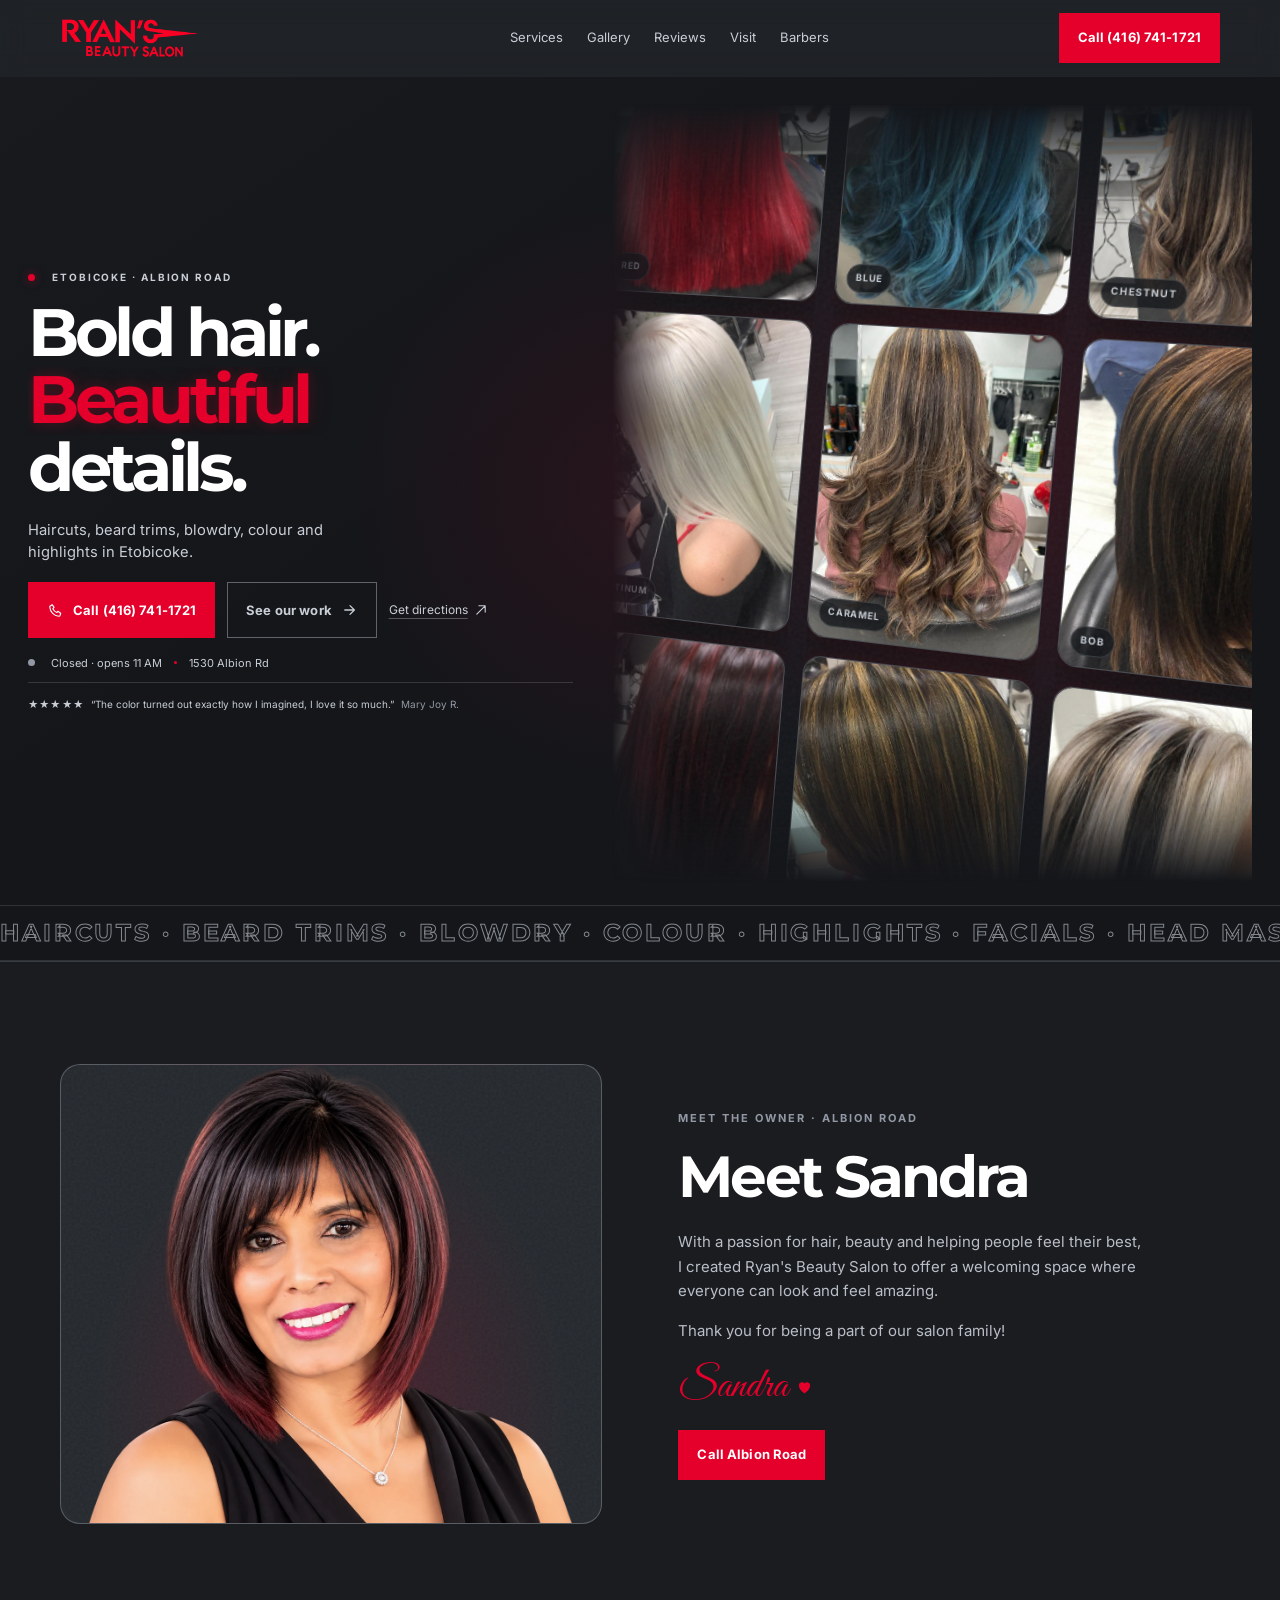
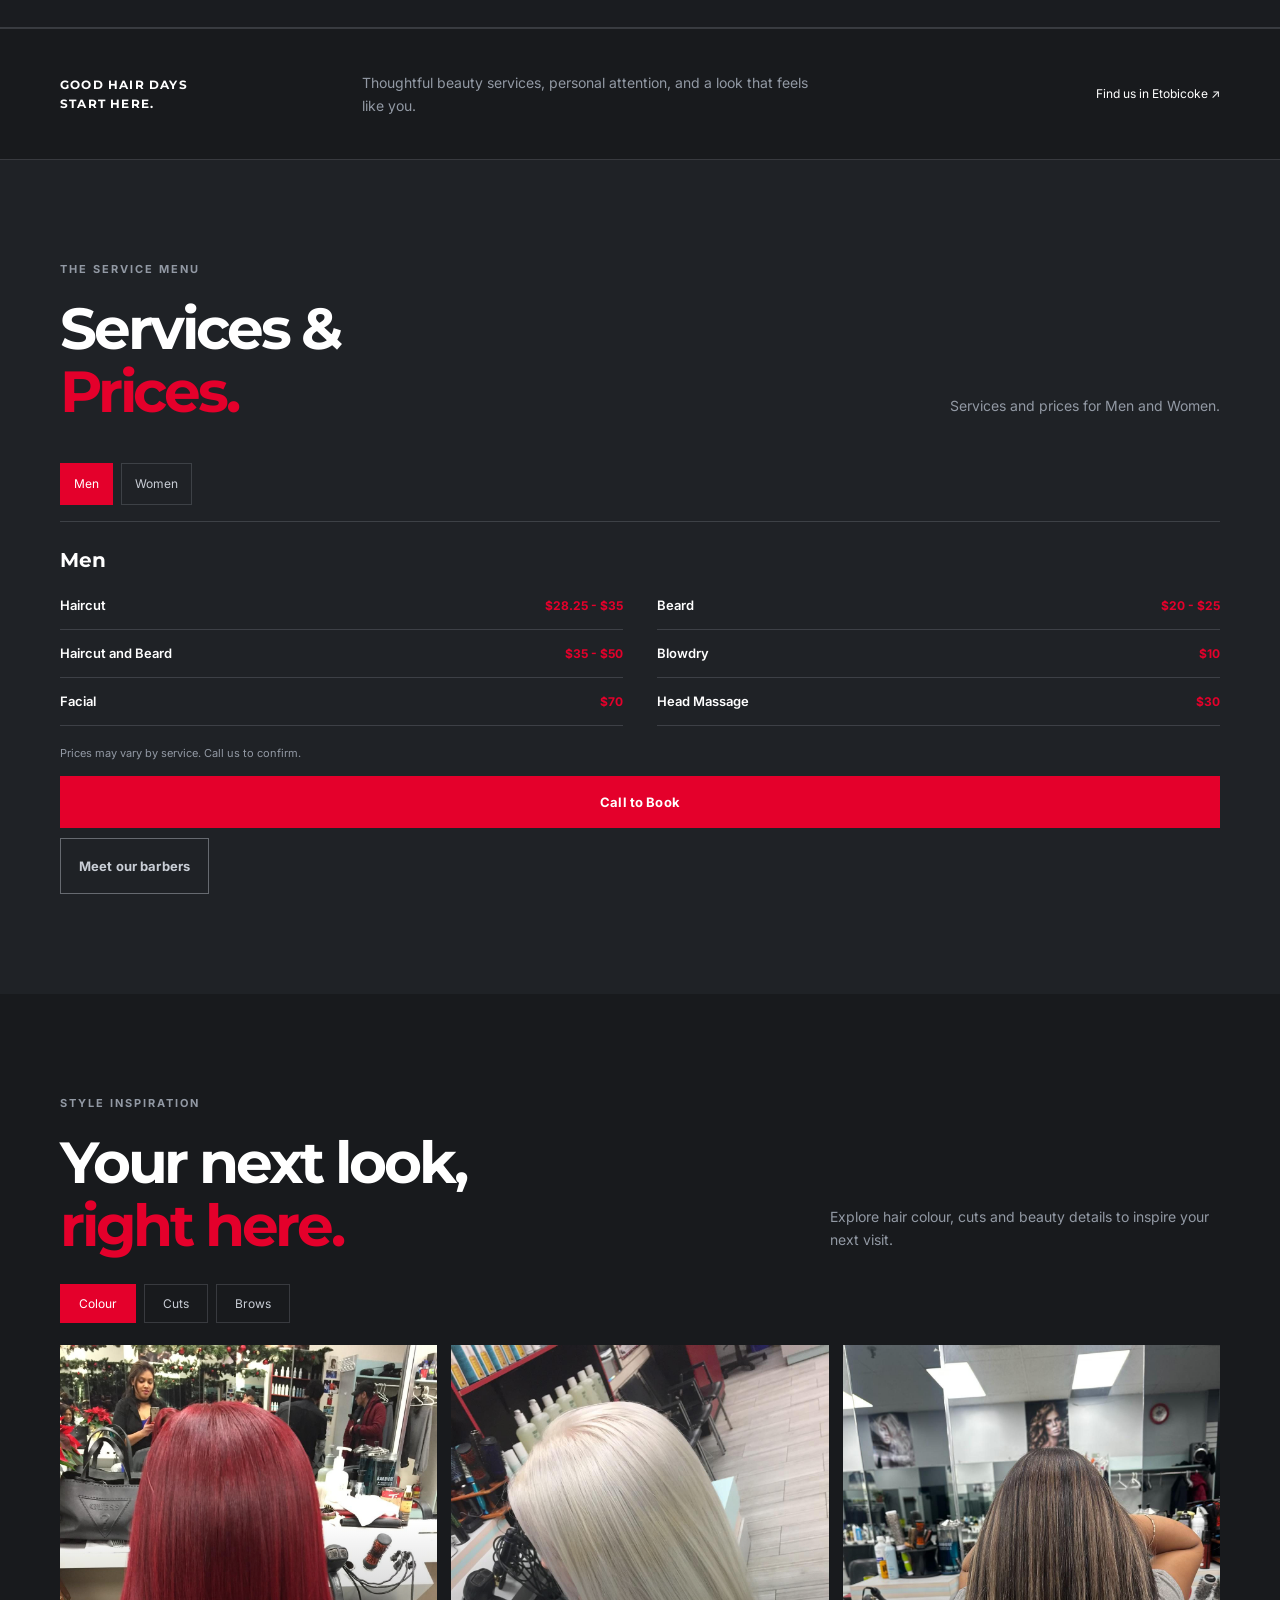
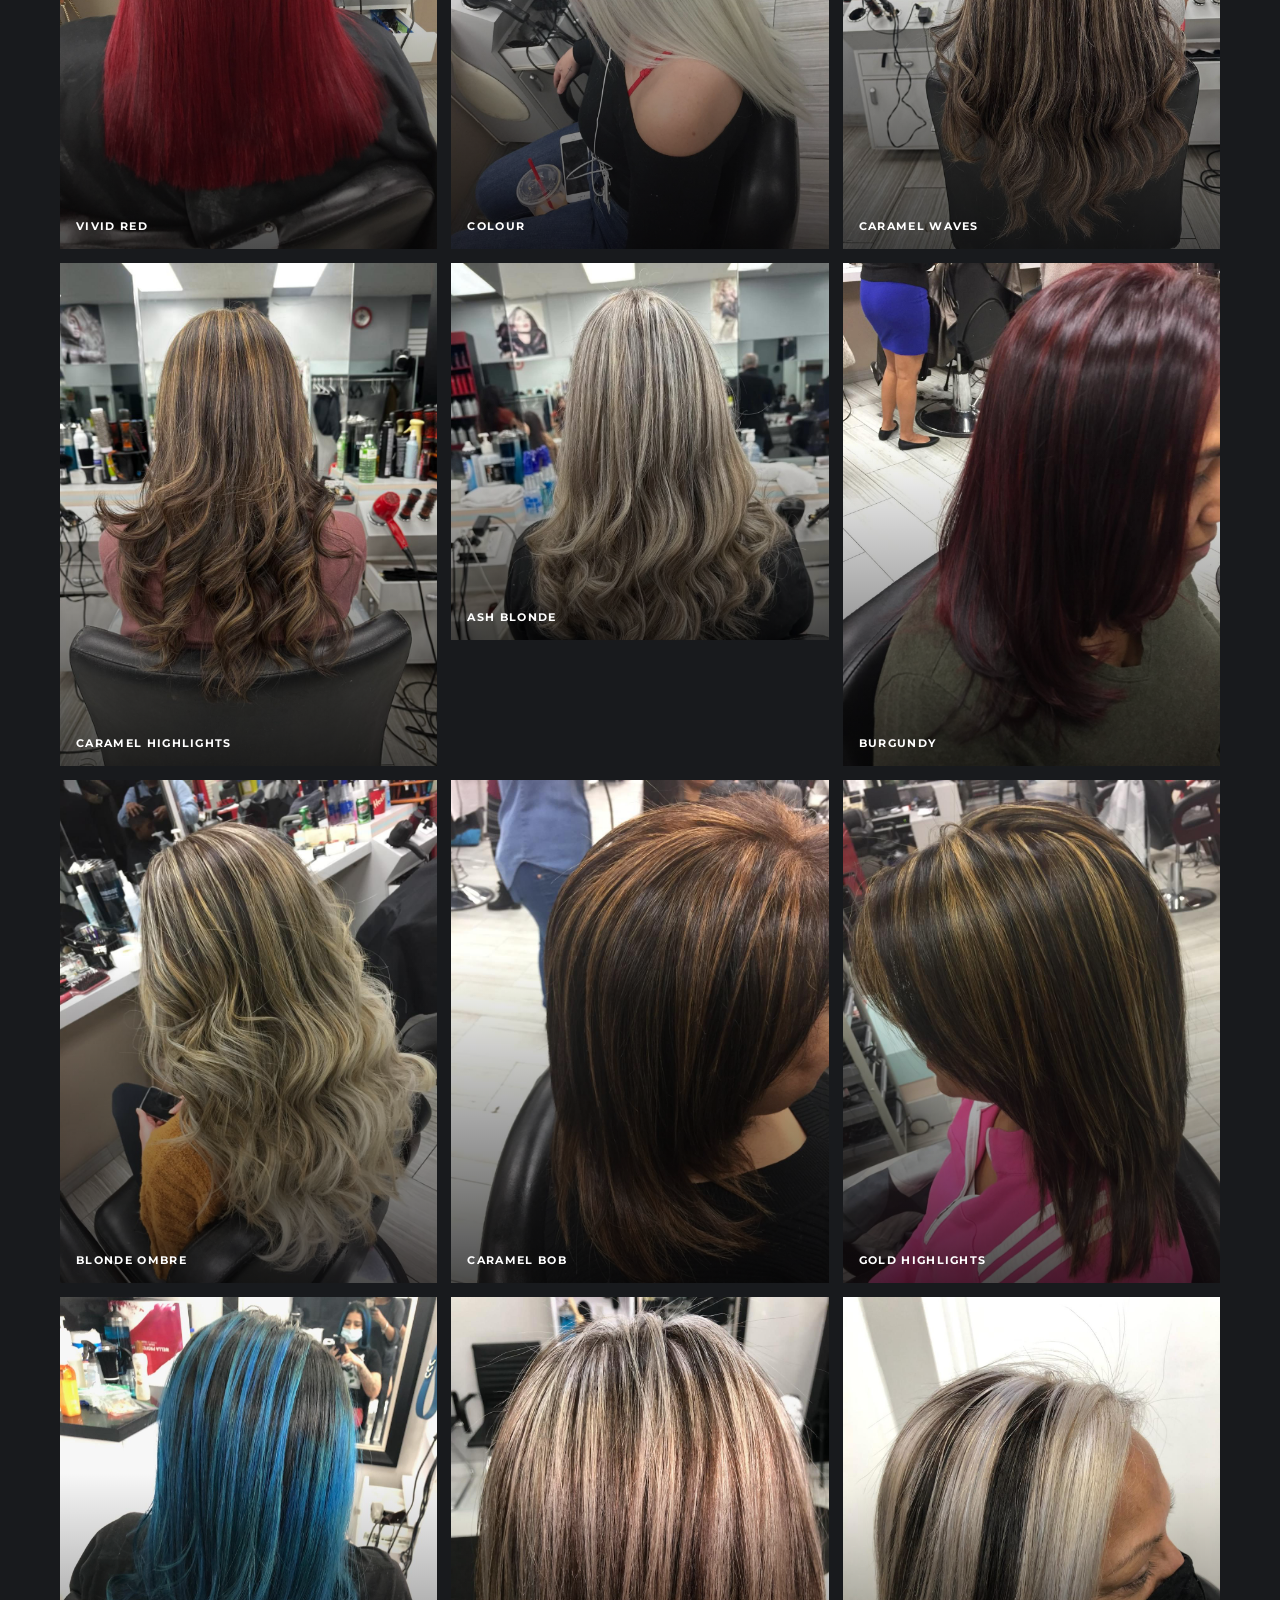
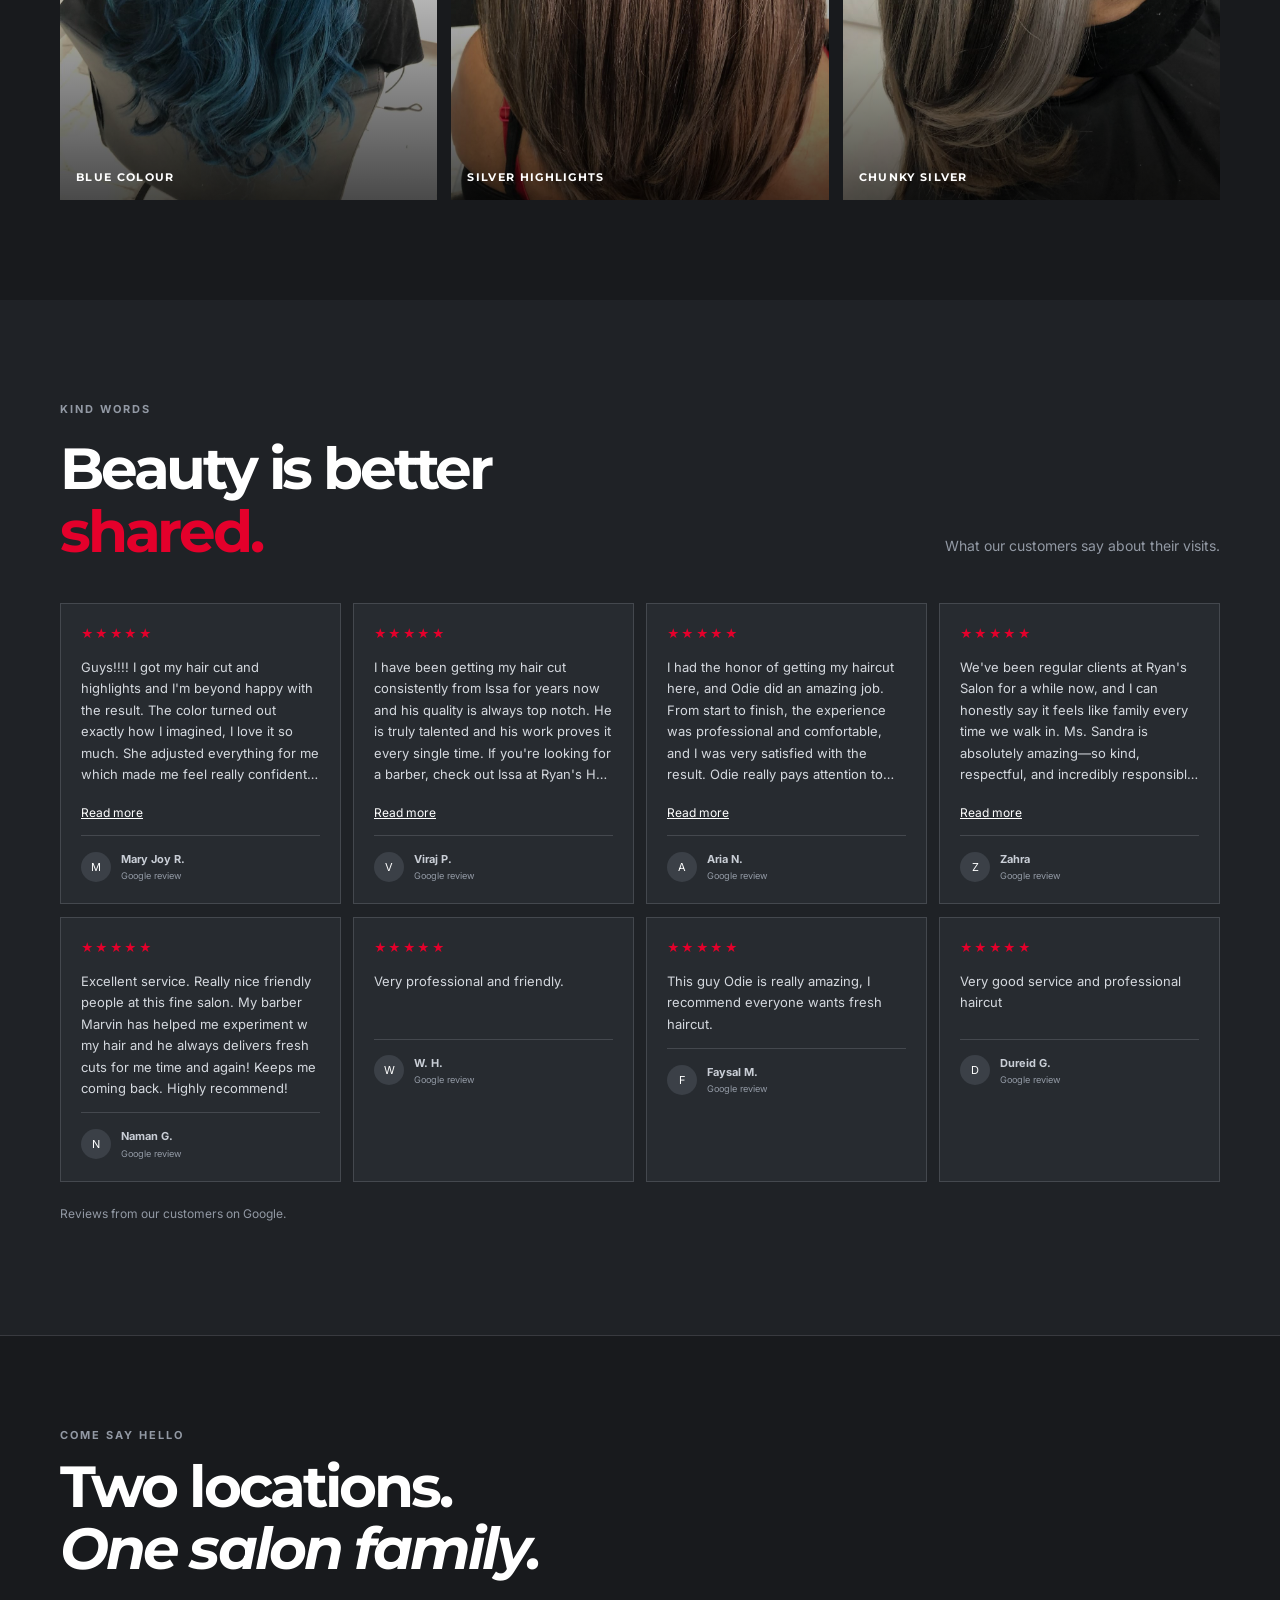
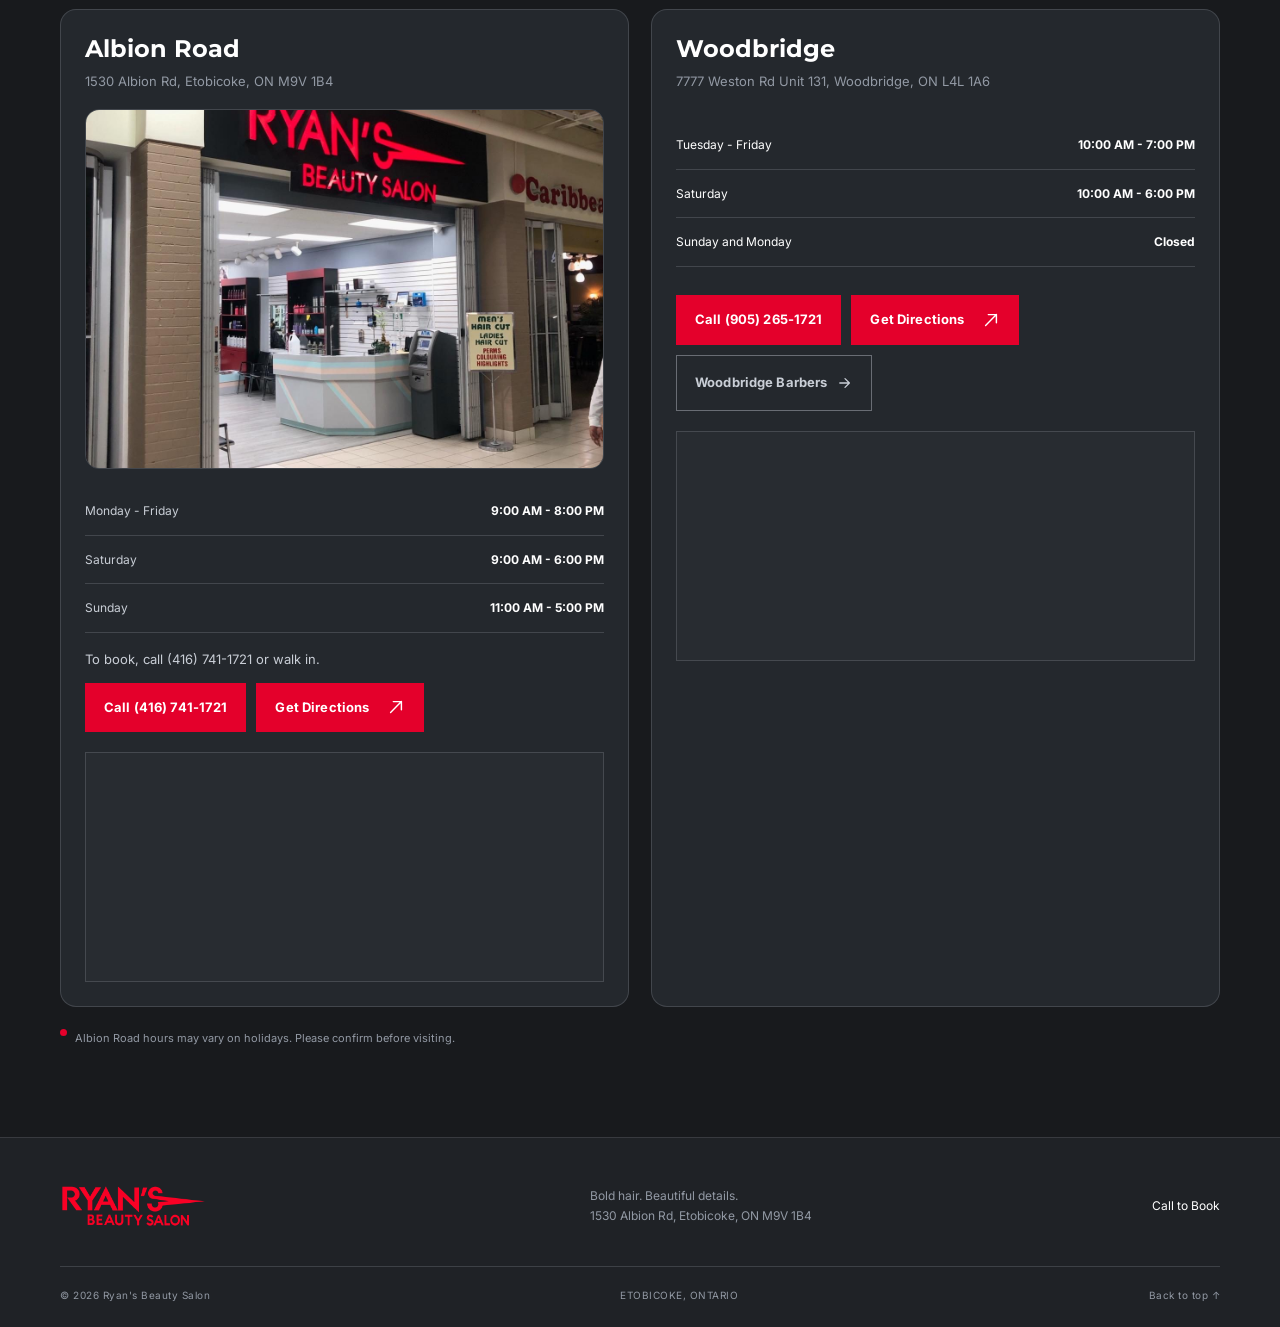
==== commit d889c2e1: "Add Woodbridge Barbers link and SVG directions arrows" ====
--- a/index.html
+++ b/index.html
@@ -29,6 +29,6 @@
 <p class="eyebrow">COME SAY HELLO</p><h2 class="visit-title">Two locations.<br><em>One salon family.</em></h2>
 <div class="location-tabs" role="tablist" aria-label="Salon locations"><button type="button" role="tab" id="location-tab-albion" aria-controls="location-panel-albion" aria-selected="true" class="location-tab active" data-location-tab="albion">Albion Road</button><button type="button" role="tab" id="location-tab-woodbridge" aria-controls="location-panel-woodbridge" aria-selected="false" class="location-tab" data-location-tab="woodbridge">Woodbridge</button></div>
 <div class="location-grid">
-<article class="location-panel active" id="location-panel-albion" role="tabpanel" aria-labelledby="location-tab-albion" data-location-panel="albion"><div class="location-copy"><h3>Albion Road</h3><p class="location-address">1530 Albion Rd, Etobicoke, ON M9V 1B4</p><img class="storefront-photo" src="/images/storefront.jpg" alt="Ryan's Beauty Salon entrance, 1530 Albion Rd, Etobicoke" width="1200" height="1600" loading="lazy" onerror="this.style.display='none'"><div class="location-hours"><div class="hours-row"><span>Monday - Friday</span><b>9:00 AM - 8:00 PM</b></div><div class="hours-row"><span>Saturday</span><b>9:00 AM - 6:00 PM</b></div><div class="hours-row"><span>Sunday</span><b>11:00 AM - 5:00 PM</b></div></div><p class="booking-note">To book, call (416) 741-1721 or walk in.</p><div class="visit-actions"><a class="button button-red" href="tel:+14167411721">Call (416) 741-1721</a><a class="button button-red" href="https://www.google.com/maps/dir/?api=1&amp;destination=1530+Albion+Rd+Etobicoke+ON+M9V+1B4" target="_blank" rel="noopener">Get Directions ↗</a></div></div><div class="map-frame"><iframe title="Map to Ryan's Beauty Salon at 1530 Albion Road" loading="lazy" referrerpolicy="no-referrer-when-downgrade" src="https://maps.google.com/maps?q=1530%20Albion%20Rd%2C%20Etobicoke%2C%20ON%20M9V%201B4&t=&z=14&ie=UTF8&iwloc=&output=embed"></iframe></div></article>
-<article class="location-panel" id="location-panel-woodbridge" role="tabpanel" aria-labelledby="location-tab-woodbridge" data-location-panel="woodbridge"><div class="location-copy"><h3>Woodbridge</h3><p class="location-address">7777 Weston Rd Unit 131, Woodbridge, ON L4L 1A6</p><div class="location-hours woodbridge-hours"><div class="hours-row"><span>Tuesday - Friday</span><b>10:00 AM - 7:00 PM</b></div><div class="hours-row"><span>Saturday</span><b>10:00 AM - 6:00 PM</b></div><div class="hours-row"><span>Sunday and Monday</span><b>Closed</b></div></div><div class="visit-actions"><a class="button button-red" href="tel:+19052651721">Call (905) 265-1721</a><a class="button button-red" href="https://www.google.com/maps/dir/?api=1&amp;destination=7777+Weston+Rd+Unit+131+Woodbridge+ON+L4L+1A6" target="_blank" rel="noopener">Get Directions ↗</a></div></div><div class="map-frame"><iframe title="Map to Ryan's Beauty Salon at 7777 Weston Road, Woodbridge" loading="lazy" referrerpolicy="no-referrer-when-downgrade" data-src="https://maps.google.com/maps?q=7777%20Weston%20Rd%20Unit%20131%2C%20Woodbridge%2C%20ON%20L4L%201A6&t=&z=14&ie=UTF8&iwloc=&output=embed"></iframe></div></article>
+<article class="location-panel active" id="location-panel-albion" role="tabpanel" aria-labelledby="location-tab-albion" data-location-panel="albion"><div class="location-copy"><h3>Albion Road</h3><p class="location-address">1530 Albion Rd, Etobicoke, ON M9V 1B4</p><img class="storefront-photo" src="/images/storefront.jpg" alt="Ryan's Beauty Salon entrance, 1530 Albion Rd, Etobicoke" width="1200" height="1600" loading="lazy" onerror="this.style.display='none'"><div class="location-hours"><div class="hours-row"><span>Monday - Friday</span><b>9:00 AM - 8:00 PM</b></div><div class="hours-row"><span>Saturday</span><b>9:00 AM - 6:00 PM</b></div><div class="hours-row"><span>Sunday</span><b>11:00 AM - 5:00 PM</b></div></div><p class="booking-note">To book, call (416) 741-1721 or walk in.</p><div class="visit-actions"><a class="button button-red" href="tel:+14167411721">Call (416) 741-1721</a><a class="button button-red" href="https://www.google.com/maps/dir/?api=1&amp;destination=1530+Albion+Rd+Etobicoke+ON+M9V+1B4" target="_blank" rel="noopener">Get Directions <svg aria-hidden="true" viewBox="0 0 20 20" width="18" height="18" fill="none"><path d="M4 16 16 4M7 4h9v9" stroke="currentColor" stroke-width="1.6" stroke-linecap="round" stroke-linejoin="round"/></svg></a></div></div><div class="map-frame"><iframe title="Map to Ryan's Beauty Salon at 1530 Albion Road" loading="lazy" referrerpolicy="no-referrer-when-downgrade" src="https://maps.google.com/maps?q=1530%20Albion%20Rd%2C%20Etobicoke%2C%20ON%20M9V%201B4&t=&z=14&ie=UTF8&iwloc=&output=embed"></iframe></div></article>
+<article class="location-panel" id="location-panel-woodbridge" role="tabpanel" aria-labelledby="location-tab-woodbridge" data-location-panel="woodbridge"><div class="location-copy"><h3>Woodbridge</h3><p class="location-address">7777 Weston Rd Unit 131, Woodbridge, ON L4L 1A6</p><div class="location-hours woodbridge-hours"><div class="hours-row"><span>Tuesday - Friday</span><b>10:00 AM - 7:00 PM</b></div><div class="hours-row"><span>Saturday</span><b>10:00 AM - 6:00 PM</b></div><div class="hours-row"><span>Sunday and Monday</span><b>Closed</b></div></div><div class="visit-actions"><a class="button button-red" href="tel:+19052651721">Call (905) 265-1721</a><a class="button button-red" href="https://www.google.com/maps/dir/?api=1&amp;destination=7777+Weston+Rd+Unit+131+Woodbridge+ON+L4L+1A6" target="_blank" rel="noopener">Get Directions <svg aria-hidden="true" viewBox="0 0 20 20" width="18" height="18" fill="none"><path d="M4 16 16 4M7 4h9v9" stroke="currentColor" stroke-width="1.6" stroke-linecap="round" stroke-linejoin="round"/></svg></a><a class="button hero-ghost-cta woodbridge-barbers-button" href="/barbers.html">Woodbridge Barbers <svg aria-hidden="true" viewBox="0 0 20 20" width="16" height="16" fill="none"><path d="M3.5 10h12M10 4.5l5.5 5.5-5.5 5.5" stroke="currentColor" stroke-width="1.6" stroke-linecap="round" stroke-linejoin="round"/></svg></a></div></div><div class="map-frame"><iframe title="Map to Ryan's Beauty Salon at 7777 Weston Road, Woodbridge" loading="lazy" referrerpolicy="no-referrer-when-downgrade" data-src="https://maps.google.com/maps?q=7777%20Weston%20Rd%20Unit%20131%2C%20Woodbridge%2C%20ON%20L4L%201A6&t=&z=14&ie=UTF8&iwloc=&output=embed"></iframe></div></article>
 </div><div class="hours-note"><span class="status-dot"></span><span>Albion Road hours may vary on holidays. Please confirm before visiting.</span></div></div></section></main><footer class="footer"><div class="container footer-main"><a class="brand" href="#home"><img class="brand-logo" src="/logo-ryans.png" alt="Ryan's Beauty Salon" width="1000" height="300"></a><p>Bold hair. Beautiful details.<br>1530 Albion Rd, Etobicoke, ON M9V 1B4</p><a data-booking-link href="tel:+14167411721">Call to Book</a></div><div class="container footer-bottom"><span>© <span id="year">2026</span> Ryan's Beauty Salon</span><span>ETOBICOKE, ONTARIO</span><a href="#home">Back to top ↑</a></div></footer><div class="mobile-cta"><a href="tel:+14167411721">Call</a><a data-booking-link href="tel:+14167411721">Call to Book</a></div><div class="lightbox" id="lightbox" aria-hidden="true"><button type="button" class="lightbox-close" aria-label="Close gallery">×</button><button class="lightbox-prev" type="button" aria-label="Previous photo">‹</button><div class="lightbox-panel"><img id="lightbox-image" alt="" src="" width="1200" height="1600" onerror="this.style.display='none';this.parentElement.classList.add('fallback-tile')"><span class="fallback-symbol" aria-hidden="true">✦</span><p id="lightbox-caption"></p></div><button class="lightbox-next" type="button" aria-label="Next photo">›</button></div><div class="neon-intro" aria-hidden="true"><div class="neon-word-wrap"><img class="neon-logo" src="/logo-ryans.png" alt="" width="1000" height="300"><img class="neon-logo neon-logo-glow" src="/logo-ryans.png" alt="" aria-hidden="true" width="1000" height="300"><span class="neon-subtitle">BEAUTY SALON</span></div><i class="neon-cut"></i></div></body></html>
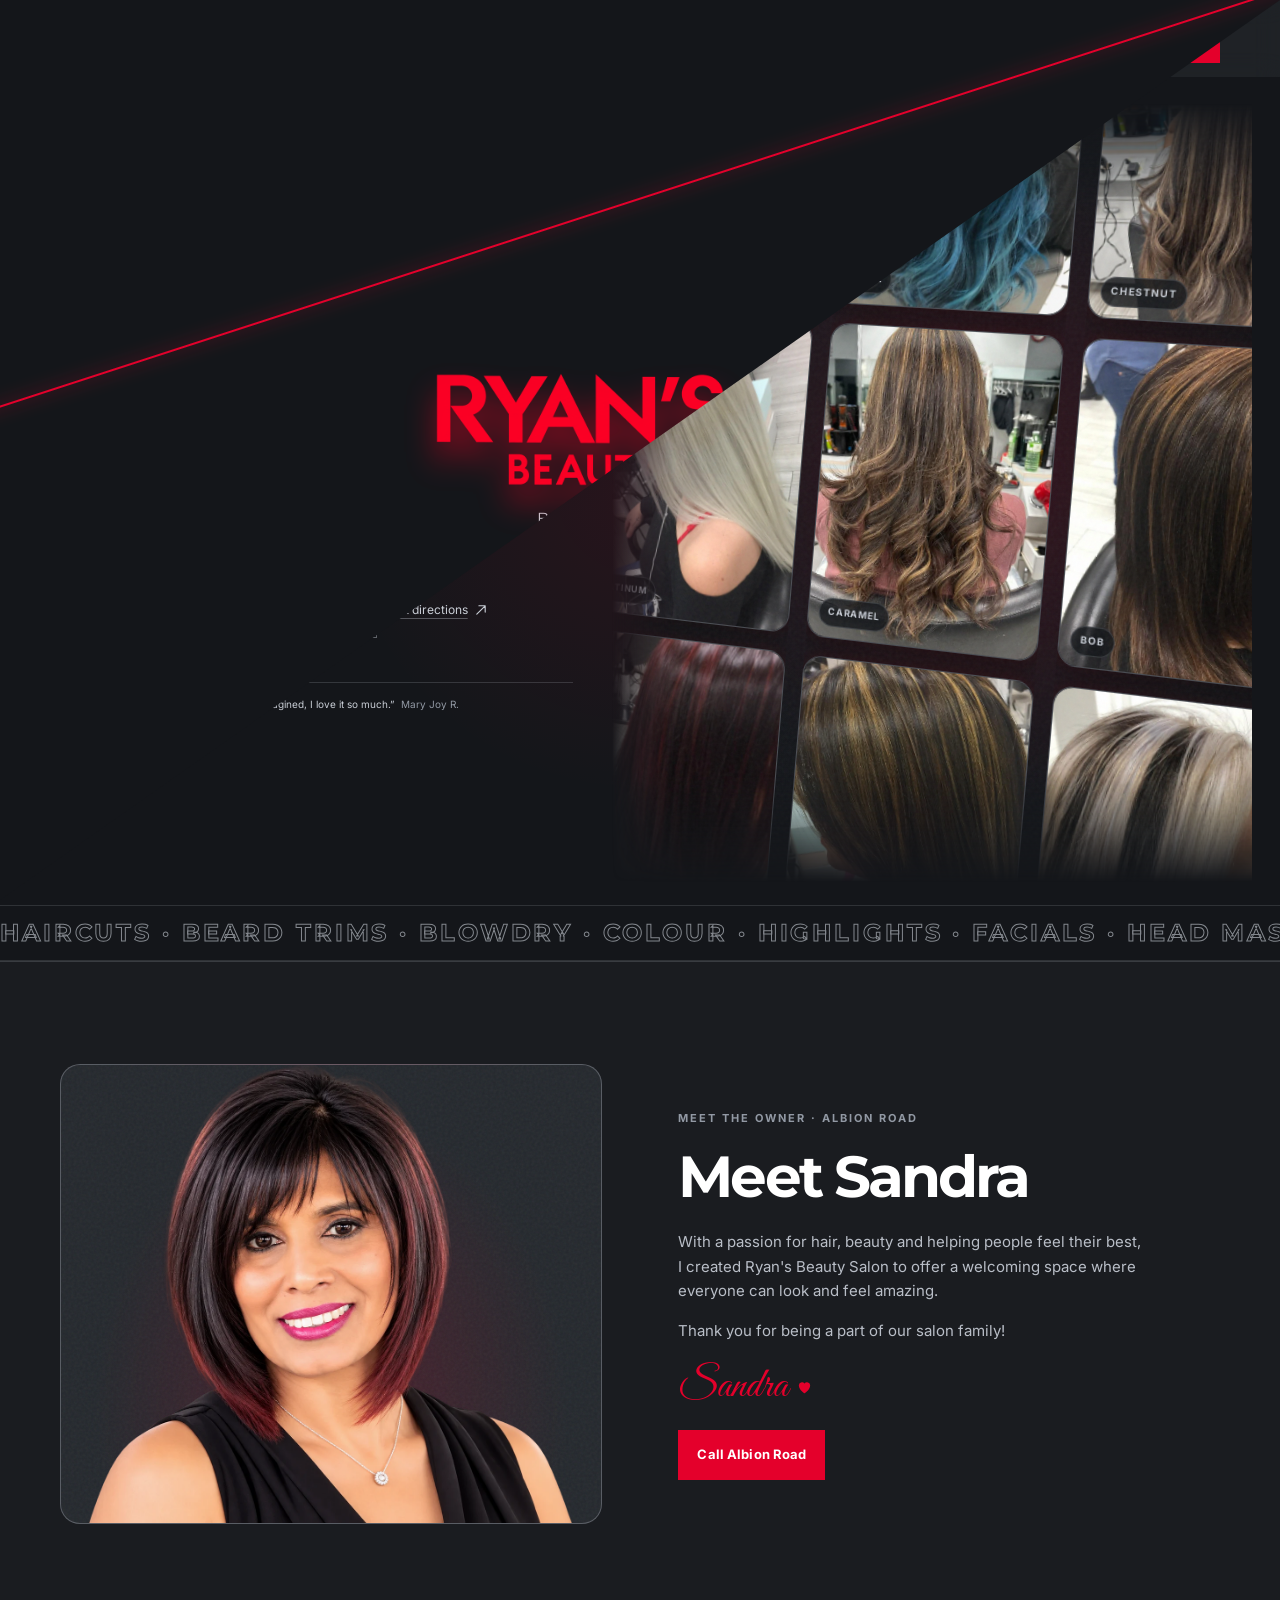
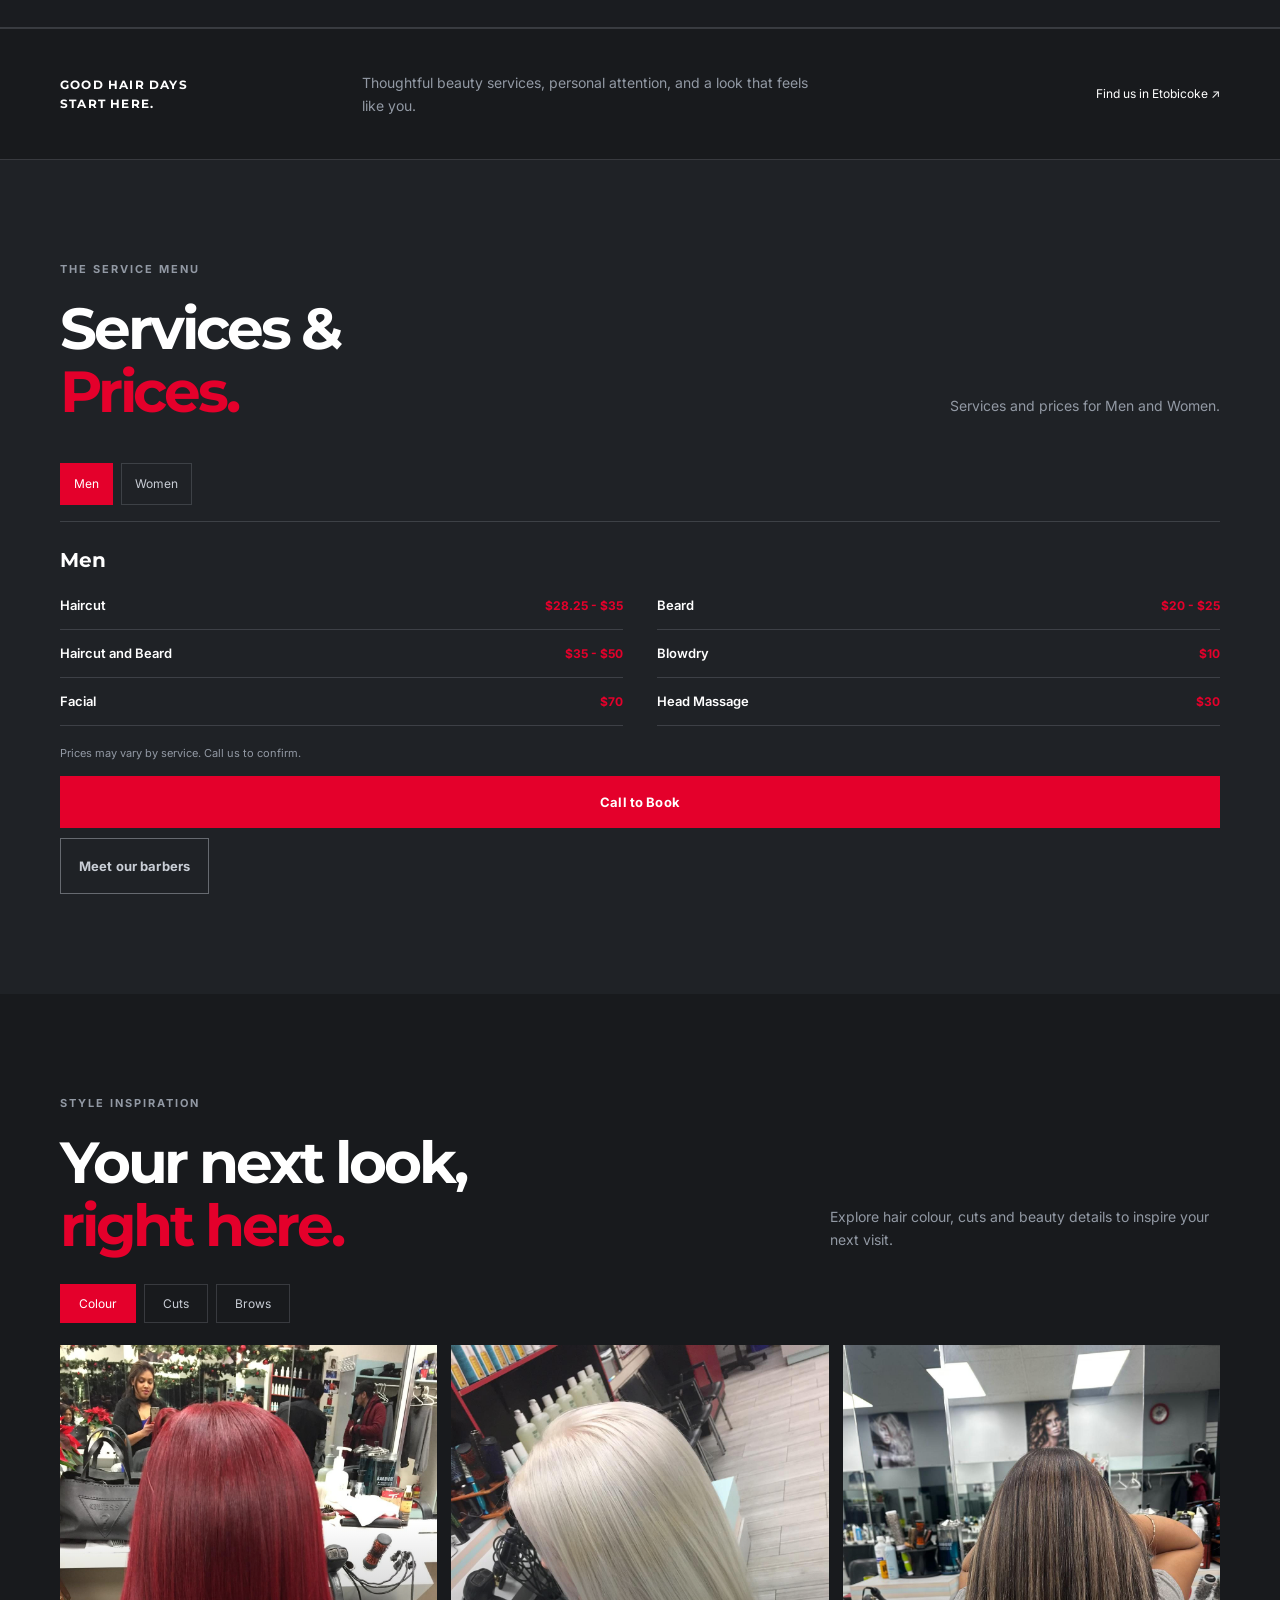
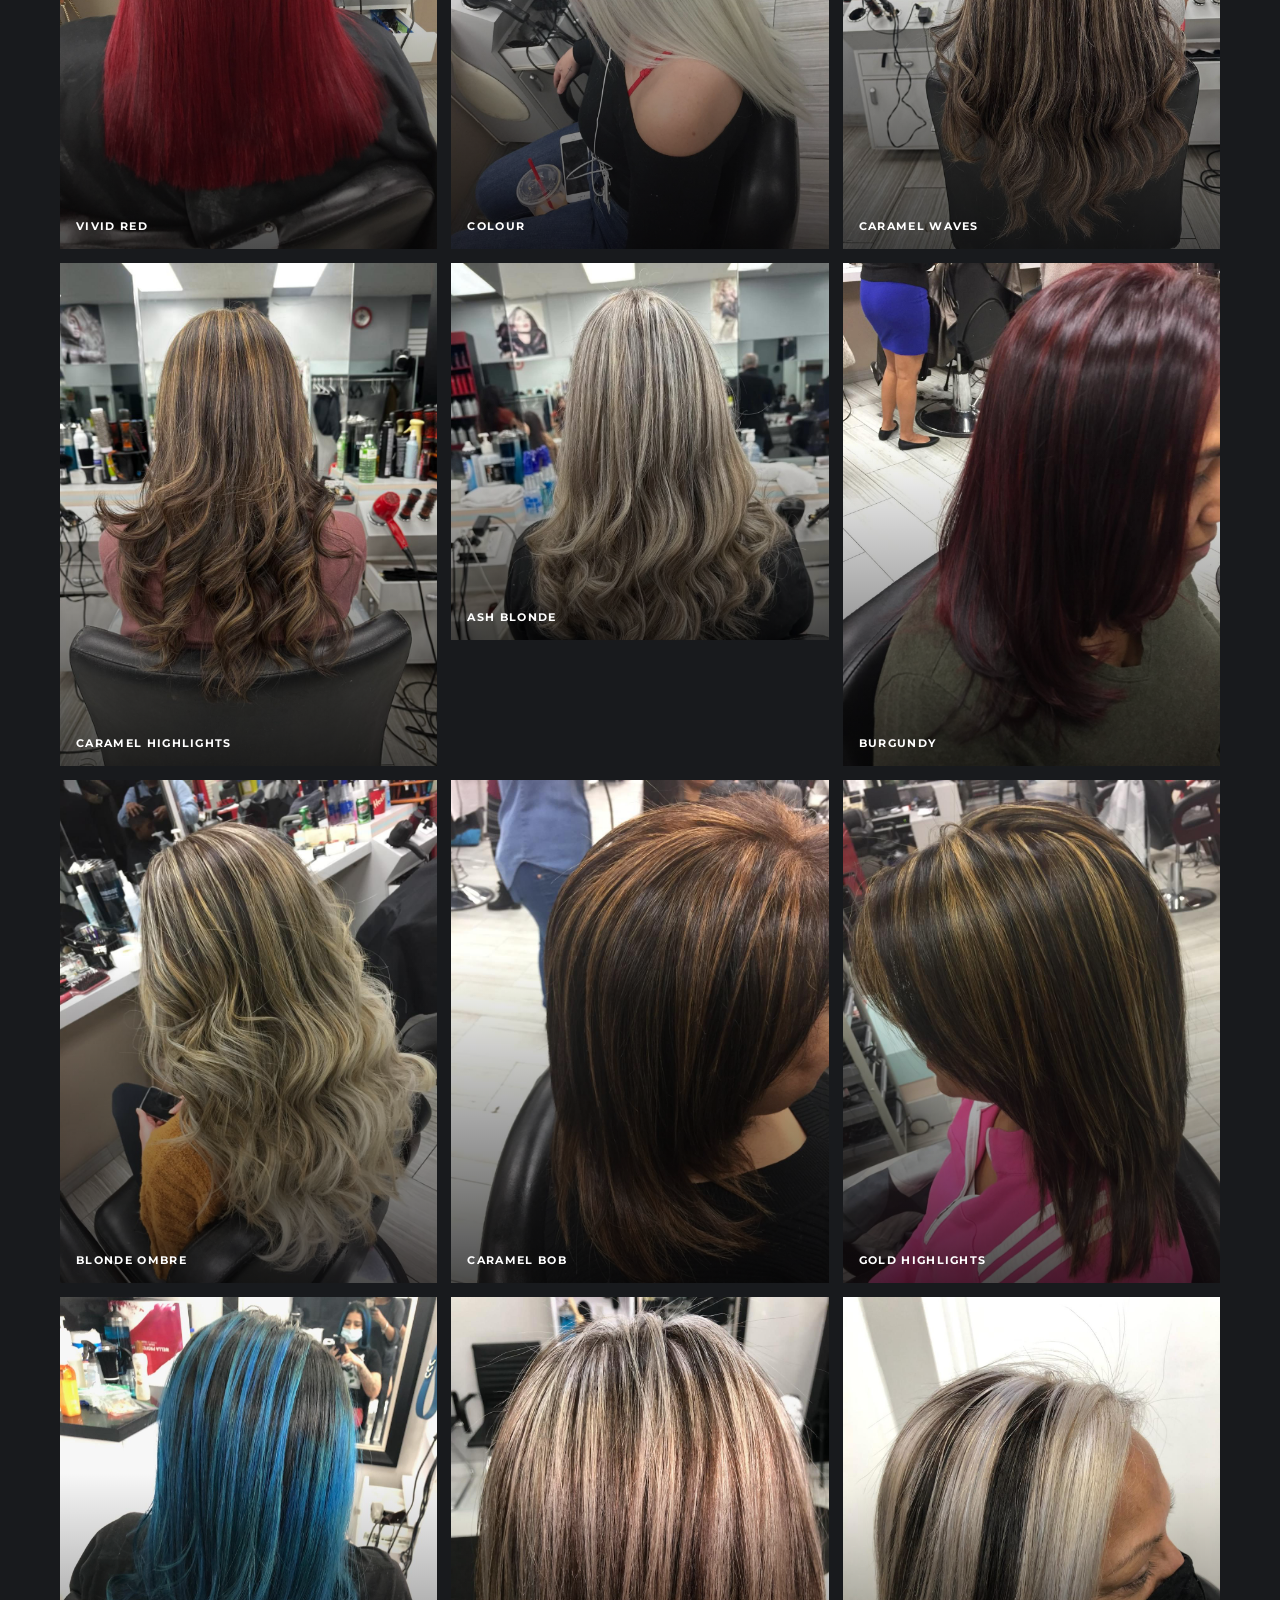
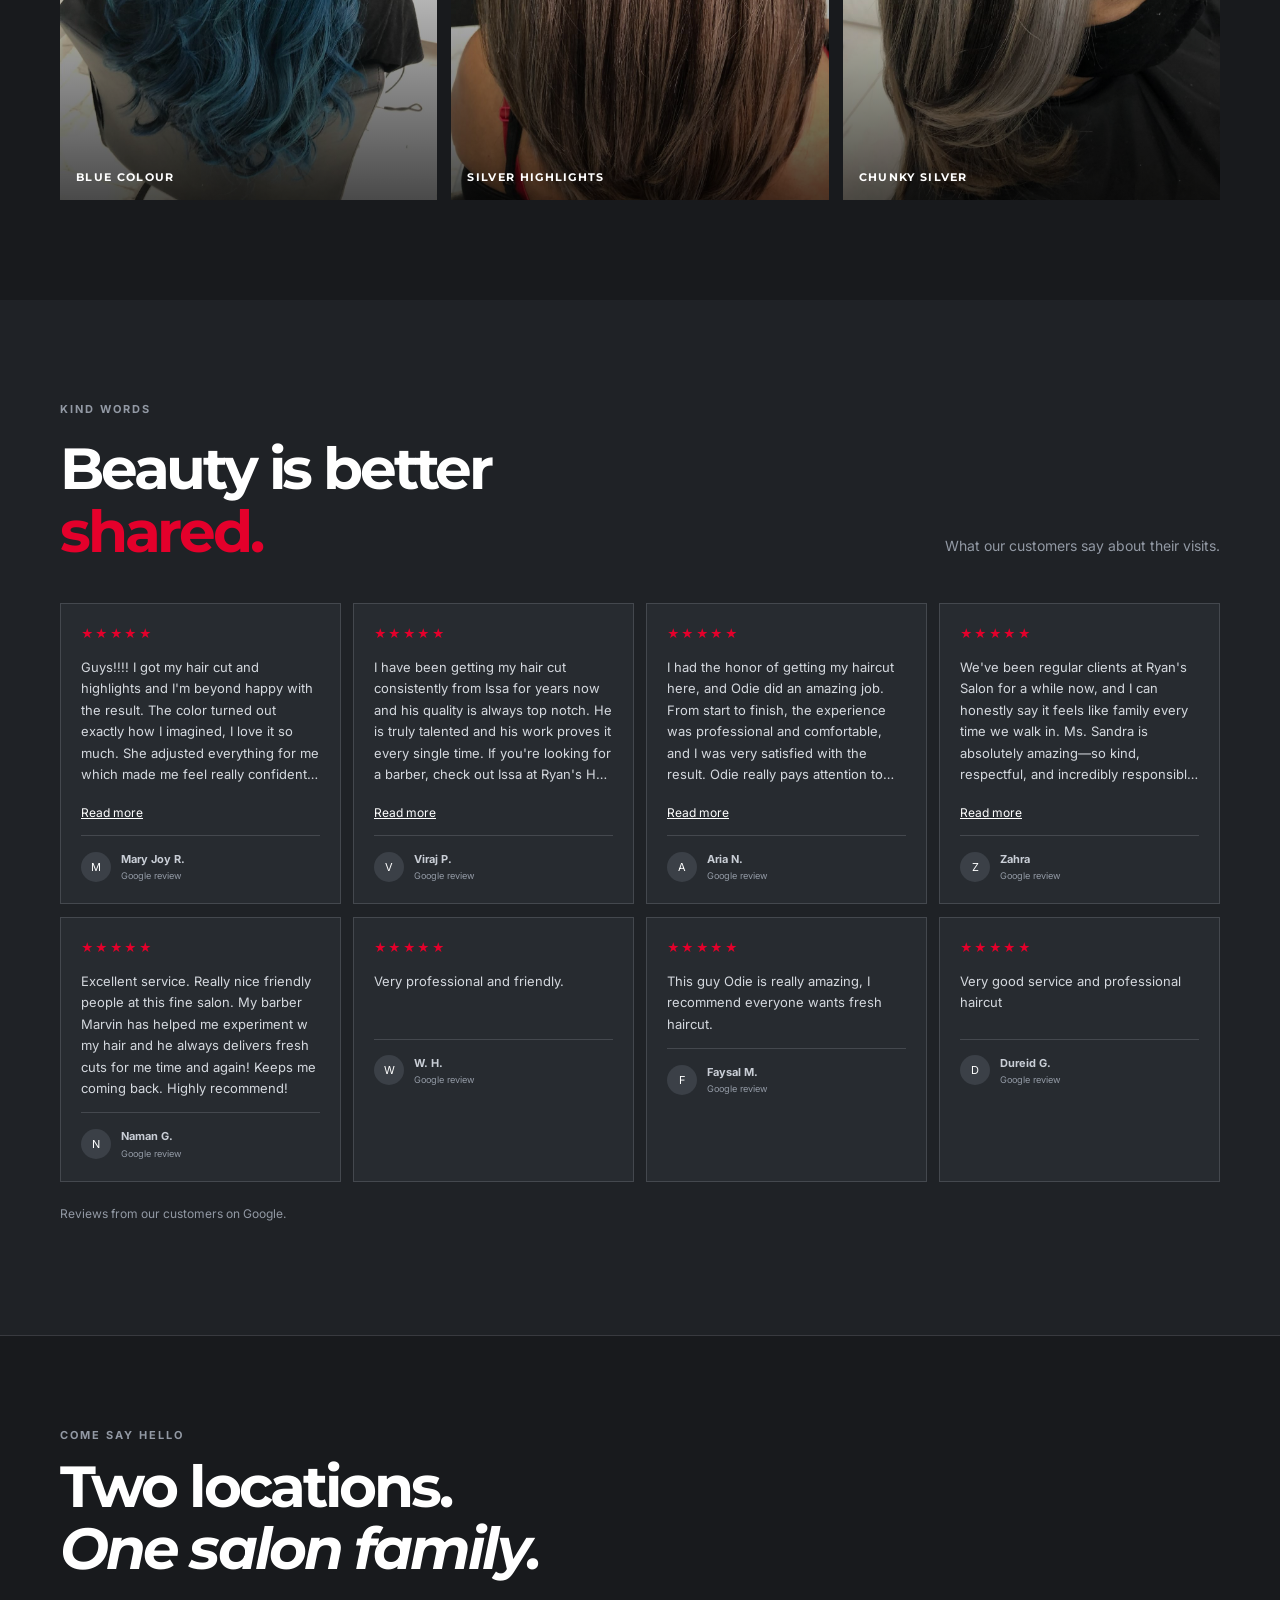
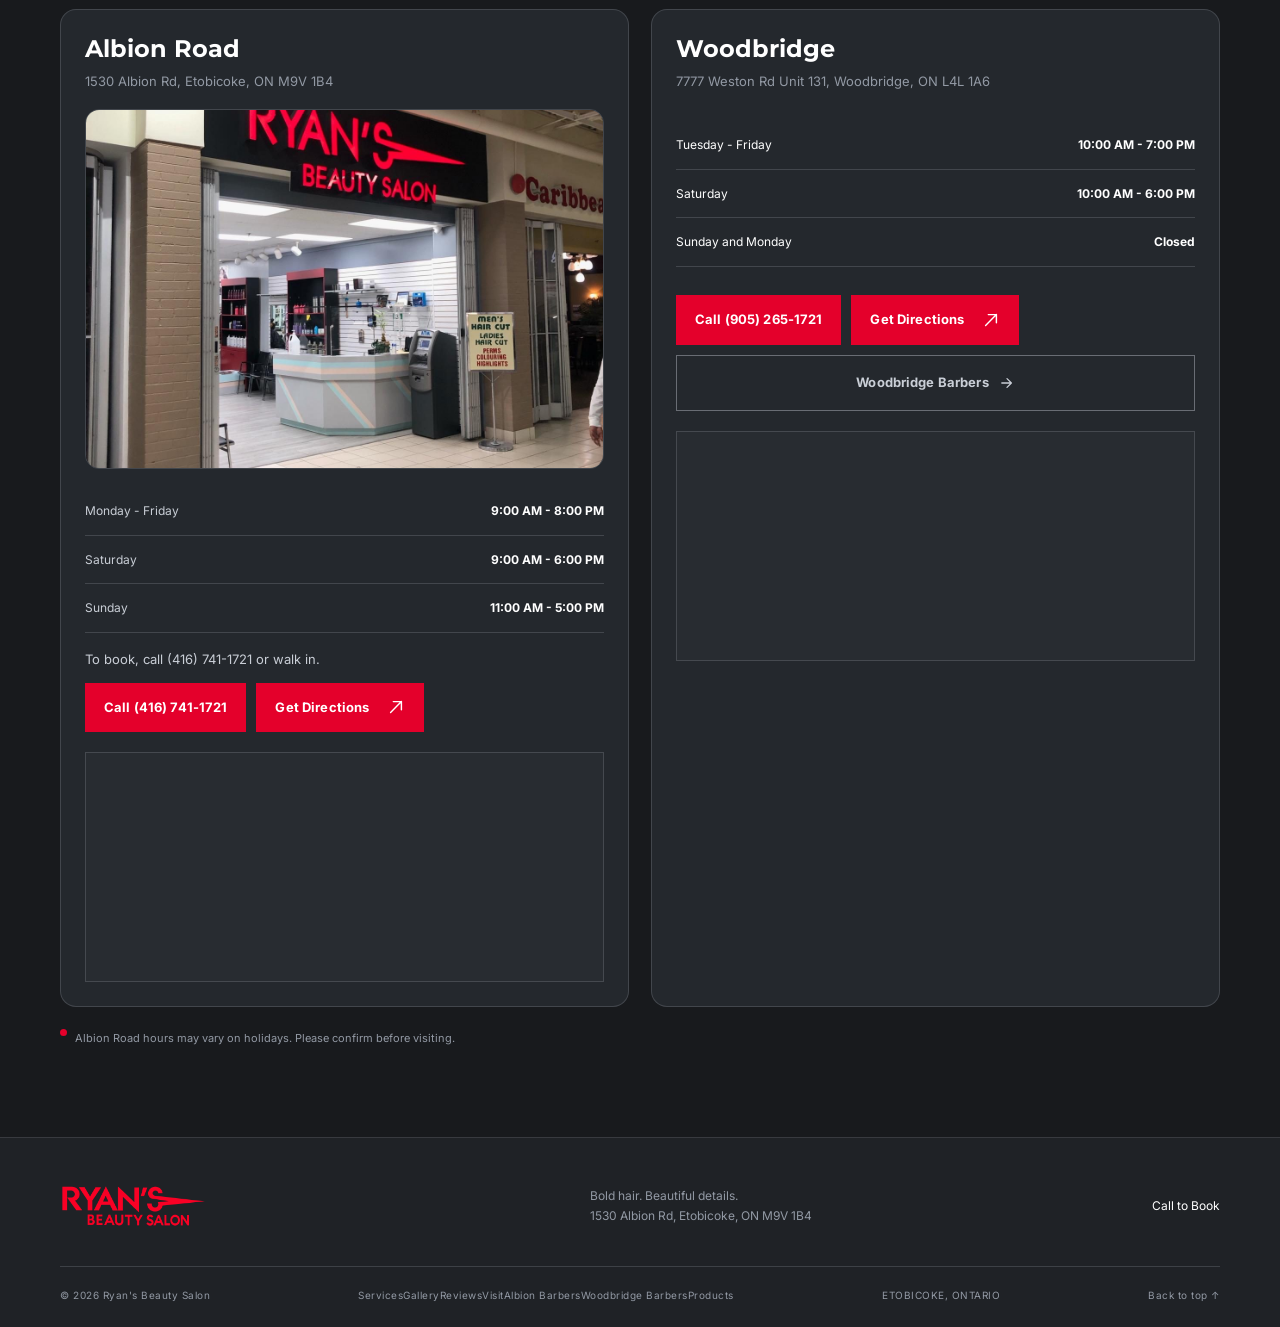
==== commit 3fbdb0ad: "Expand navigation for Albion, Woodbridge barbers and products" ====
--- a/index.html
+++ b/index.html
@@ -1,4 +1,4 @@
-<!doctype html><html lang="en"><head><meta charset="utf-8"><meta name="viewport" content="width=device-width, initial-scale=1, viewport-fit=cover"><meta name="theme-color" content="#1F2226"><title>Ryan's Beauty Salon | Haircuts, Colour &amp; Highlights in Etobicoke</title><meta name="description" content="Haircuts, beard trims, blowdry, colour, highlights, facials and head massage at Ryan&#39;s Beauty Salon in Etobicoke."><meta property="og:image" content="https://ryans-beauty-salon.vercel.app/images/hero-red.jpg"><meta name="twitter:card" content="summary_large_image"><meta name="twitter:image" content="https://ryans-beauty-salon.vercel.app/images/hero-red.jpg"><link rel="preconnect" href="https://fonts.googleapis.com"><link rel="preconnect" href="https://fonts.gstatic.com" crossorigin><link href="https://fonts.googleapis.com/css2?family=Great+Vibes&family=Inter:wght@400;500;600;700&family=Montserrat:wght@500;600;700;800&display=swap" rel="stylesheet"><link rel="icon" href="data:image/svg+xml,%3Csvg xmlns=%22http://www.w3.org/2000/svg%22 viewBox=%220 0 64 64%22%3E%3Crect width=%2264%22 height=%2264%22 rx=%2212%22 fill=%22%231F2226%22/%3E%3Ctext x=%2232%22 y=%2245%22 text-anchor=%22middle%22 font-size=%2244%22 font-family=%22Arial%22 font-weight=%22bold%22 fill=%22%23E4002B%22%3ER%3C/text%3E%3C/svg%3E"><link rel="preload" as="image" href="/logo-ryans.png"><link rel="stylesheet" href="styles.css"><script defer src="config.js"></script><script defer src="reviews.js"></script><script defer src="app.js"></script><style>.booking-note{margin:0 0 12px;color:#C9CED6;font-size:13px}.visit-actions{display:flex;gap:10px;flex-wrap:wrap}#call-button[hidden]{display:none!important}</style><script type="application/ld+json">{"@context":"https://schema.org","@graph":[{"@type":"LocalBusiness","name":"Ryan's Beauty Salon","telephone":"+14167411721","address":{"@type":"PostalAddress","streetAddress":"1530 Albion Rd","addressLocality":"Etobicoke","addressRegion":"ON","postalCode":"M9V 1B4","addressCountry":"CA"}},{"@type":"LocalBusiness","name":"Ryan's Beauty Salon - Woodbridge","telephone":"+19052651721","address":{"@type":"PostalAddress","streetAddress":"7777 Weston Rd Unit 131","addressLocality":"Woodbridge","addressRegion":"ON","postalCode":"L4L 1A6","addressCountry":"CA"},"openingHoursSpecification":[{"@type":"OpeningHoursSpecification","dayOfWeek":["Tuesday","Wednesday","Thursday","Friday"],"opens":"10:00","closes":"19:00"},{"@type":"OpeningHoursSpecification","dayOfWeek":"Saturday","opens":"10:00","closes":"18:00"}]}]}</script></head><body><a class="skip" href="#main">Skip to content</a><noscript><p class="noscript">JavaScript is off. All salon information and services remain available below. Call the salon to book an appointment.</p></noscript><header class="nav-wrap"><nav class="nav container" aria-label="Main navigation"><a class="brand" href="#home"><img class="brand-logo" src="/logo-ryans.png" alt="Ryan's Beauty Salon" width="1000" height="300"></a><div class="nav-links" id="primary-navigation"><a class="mobile-menu-brand" href="#home"><img src="/logo-ryans.png" alt="Ryan's Beauty Salon" width="1000" height="300"></a><a href="#services">Services</a><a href="#gallery">Gallery</a><a href="#reviews">Reviews</a><a href="#visit">Visit</a><a href="/barbers.html">Barbers</a><a class="mobile-menu-book button button-red" data-booking-link href="tel:+14167411721">Call to Book</a></div><a class="button button-red nav-book desktop-nav-call" href="tel:+14167411721"><span class="nav-call-mobile-label">Call to Book</span><span class="nav-call-desktop-label" hidden>Call (416) 741-1721</span></a><button class="menu-toggle" type="button" aria-label="Open navigation menu" aria-controls="primary-navigation" aria-expanded="false">☰</button></nav></header><main id="main"><section class="hero container" id="home" aria-labelledby="hero-title">
+<!doctype html><html lang="en"><head><meta charset="utf-8"><meta name="viewport" content="width=device-width, initial-scale=1, viewport-fit=cover"><meta name="theme-color" content="#1F2226"><title>Ryan's Beauty Salon | Haircuts, Colour &amp; Highlights in Etobicoke</title><meta name="description" content="Haircuts, beard trims, blowdry, colour, highlights, facials and head massage at Ryan&#39;s Beauty Salon in Etobicoke."><meta property="og:image" content="https://ryans-beauty-salon.vercel.app/images/hero-red.jpg"><meta name="twitter:card" content="summary_large_image"><meta name="twitter:image" content="https://ryans-beauty-salon.vercel.app/images/hero-red.jpg"><link rel="preconnect" href="https://fonts.googleapis.com"><link rel="preconnect" href="https://fonts.gstatic.com" crossorigin><link href="https://fonts.googleapis.com/css2?family=Great+Vibes&family=Inter:wght@400;500;600;700&family=Montserrat:wght@500;600;700;800&display=swap" rel="stylesheet"><link rel="icon" href="data:image/svg+xml,%3Csvg xmlns=%22http://www.w3.org/2000/svg%22 viewBox=%220 0 64 64%22%3E%3Crect width=%2264%22 height=%2264%22 rx=%2212%22 fill=%22%231F2226%22/%3E%3Ctext x=%2232%22 y=%2245%22 text-anchor=%22middle%22 font-size=%2244%22 font-family=%22Arial%22 font-weight=%22bold%22 fill=%22%23E4002B%22%3ER%3C/text%3E%3C/svg%3E"><link rel="preload" as="image" href="/logo-ryans.png"><link rel="stylesheet" href="styles.css"><script defer src="config.js"></script><script defer src="reviews.js"></script><script defer src="app.js"></script><style>.booking-note{margin:0 0 12px;color:#C9CED6;font-size:13px}.visit-actions{display:flex;gap:10px;flex-wrap:wrap}#call-button[hidden]{display:none!important}</style><script type="application/ld+json">{"@context":"https://schema.org","@graph":[{"@type":"LocalBusiness","name":"Ryan's Beauty Salon","telephone":"+14167411721","address":{"@type":"PostalAddress","streetAddress":"1530 Albion Rd","addressLocality":"Etobicoke","addressRegion":"ON","postalCode":"M9V 1B4","addressCountry":"CA"}},{"@type":"LocalBusiness","name":"Ryan's Beauty Salon - Woodbridge","telephone":"+19052651721","address":{"@type":"PostalAddress","streetAddress":"7777 Weston Rd Unit 131","addressLocality":"Woodbridge","addressRegion":"ON","postalCode":"L4L 1A6","addressCountry":"CA"},"openingHoursSpecification":[{"@type":"OpeningHoursSpecification","dayOfWeek":["Tuesday","Wednesday","Thursday","Friday"],"opens":"10:00","closes":"19:00"},{"@type":"OpeningHoursSpecification","dayOfWeek":"Saturday","opens":"10:00","closes":"18:00"}]}]}</script></head><body><a class="skip" href="#main">Skip to content</a><noscript><p class="noscript">JavaScript is off. All salon information and services remain available below. Call the salon to book an appointment.</p></noscript><header class="nav-wrap"><nav class="nav container" aria-label="Main navigation"><a class="brand" href="#home"><img class="brand-logo" src="/logo-ryans.png" alt="Ryan's Beauty Salon" width="1000" height="300"></a><div class="nav-links" id="primary-navigation"><a class="mobile-menu-brand" href="#home"><img src="/logo-ryans.png" alt="Ryan's Beauty Salon" width="1000" height="300"></a><a href="#services">Services</a><a href="#gallery">Gallery</a><a href="#reviews">Reviews</a><a href="#visit">Visit</a><a href="/albion-barbers.html">Albion Barbers</a><a href="/barbers.html">Woodbridge Barbers</a><a href="/products.html">Products</a><a class="mobile-menu-book button button-red" data-booking-link href="tel:+14167411721">Call to Book</a></div><a class="button button-red nav-book desktop-nav-call" href="tel:+14167411721"><span class="nav-call-mobile-label">Call to Book</span><span class="nav-call-desktop-label" hidden>Call (416) 741-1721</span></a><button class="menu-toggle" type="button" aria-label="Open navigation menu" aria-controls="primary-navigation" aria-expanded="false">☰</button></nav></header><main id="main"><section class="hero container" id="home" aria-labelledby="hero-title">
   <div class="hero-copy">
     <p class="eyebrow"><span class="hero-eyebrow-dot" aria-hidden="true"></span> ETOBICOKE · ALBION ROAD</p>
     <h1 id="hero-title"><span class="headline-line"><span>Bold hair.</span></span><span class="headline-line"><em>Beautiful</em></span><span class="headline-line">details.</span></h1>
@@ -31,4 +31,4 @@
 <div class="location-grid">
 <article class="location-panel active" id="location-panel-albion" role="tabpanel" aria-labelledby="location-tab-albion" data-location-panel="albion"><div class="location-copy"><h3>Albion Road</h3><p class="location-address">1530 Albion Rd, Etobicoke, ON M9V 1B4</p><img class="storefront-photo" src="/images/storefront.jpg" alt="Ryan's Beauty Salon entrance, 1530 Albion Rd, Etobicoke" width="1200" height="1600" loading="lazy" onerror="this.style.display='none'"><div class="location-hours"><div class="hours-row"><span>Monday - Friday</span><b>9:00 AM - 8:00 PM</b></div><div class="hours-row"><span>Saturday</span><b>9:00 AM - 6:00 PM</b></div><div class="hours-row"><span>Sunday</span><b>11:00 AM - 5:00 PM</b></div></div><p class="booking-note">To book, call (416) 741-1721 or walk in.</p><div class="visit-actions"><a class="button button-red" href="tel:+14167411721">Call (416) 741-1721</a><a class="button button-red" href="https://www.google.com/maps/dir/?api=1&amp;destination=1530+Albion+Rd+Etobicoke+ON+M9V+1B4" target="_blank" rel="noopener">Get Directions <svg aria-hidden="true" viewBox="0 0 20 20" width="18" height="18" fill="none"><path d="M4 16 16 4M7 4h9v9" stroke="currentColor" stroke-width="1.6" stroke-linecap="round" stroke-linejoin="round"/></svg></a></div></div><div class="map-frame"><iframe title="Map to Ryan's Beauty Salon at 1530 Albion Road" loading="lazy" referrerpolicy="no-referrer-when-downgrade" src="https://maps.google.com/maps?q=1530%20Albion%20Rd%2C%20Etobicoke%2C%20ON%20M9V%201B4&t=&z=14&ie=UTF8&iwloc=&output=embed"></iframe></div></article>
 <article class="location-panel" id="location-panel-woodbridge" role="tabpanel" aria-labelledby="location-tab-woodbridge" data-location-panel="woodbridge"><div class="location-copy"><h3>Woodbridge</h3><p class="location-address">7777 Weston Rd Unit 131, Woodbridge, ON L4L 1A6</p><div class="location-hours woodbridge-hours"><div class="hours-row"><span>Tuesday - Friday</span><b>10:00 AM - 7:00 PM</b></div><div class="hours-row"><span>Saturday</span><b>10:00 AM - 6:00 PM</b></div><div class="hours-row"><span>Sunday and Monday</span><b>Closed</b></div></div><div class="visit-actions"><a class="button button-red" href="tel:+19052651721">Call (905) 265-1721</a><a class="button button-red" href="https://www.google.com/maps/dir/?api=1&amp;destination=7777+Weston+Rd+Unit+131+Woodbridge+ON+L4L+1A6" target="_blank" rel="noopener">Get Directions <svg aria-hidden="true" viewBox="0 0 20 20" width="18" height="18" fill="none"><path d="M4 16 16 4M7 4h9v9" stroke="currentColor" stroke-width="1.6" stroke-linecap="round" stroke-linejoin="round"/></svg></a><a class="button hero-ghost-cta woodbridge-barbers-button" href="/barbers.html">Woodbridge Barbers <svg aria-hidden="true" viewBox="0 0 20 20" width="16" height="16" fill="none"><path d="M3.5 10h12M10 4.5l5.5 5.5-5.5 5.5" stroke="currentColor" stroke-width="1.6" stroke-linecap="round" stroke-linejoin="round"/></svg></a></div></div><div class="map-frame"><iframe title="Map to Ryan's Beauty Salon at 7777 Weston Road, Woodbridge" loading="lazy" referrerpolicy="no-referrer-when-downgrade" data-src="https://maps.google.com/maps?q=7777%20Weston%20Rd%20Unit%20131%2C%20Woodbridge%2C%20ON%20L4L%201A6&t=&z=14&ie=UTF8&iwloc=&output=embed"></iframe></div></article>
-</div><div class="hours-note"><span class="status-dot"></span><span>Albion Road hours may vary on holidays. Please confirm before visiting.</span></div></div></section></main><footer class="footer"><div class="container footer-main"><a class="brand" href="#home"><img class="brand-logo" src="/logo-ryans.png" alt="Ryan's Beauty Salon" width="1000" height="300"></a><p>Bold hair. Beautiful details.<br>1530 Albion Rd, Etobicoke, ON M9V 1B4</p><a data-booking-link href="tel:+14167411721">Call to Book</a></div><div class="container footer-bottom"><span>© <span id="year">2026</span> Ryan's Beauty Salon</span><span>ETOBICOKE, ONTARIO</span><a href="#home">Back to top ↑</a></div></footer><div class="mobile-cta"><a href="tel:+14167411721">Call</a><a data-booking-link href="tel:+14167411721">Call to Book</a></div><div class="lightbox" id="lightbox" aria-hidden="true"><button type="button" class="lightbox-close" aria-label="Close gallery">×</button><button class="lightbox-prev" type="button" aria-label="Previous photo">‹</button><div class="lightbox-panel"><img id="lightbox-image" alt="" src="" width="1200" height="1600" onerror="this.style.display='none';this.parentElement.classList.add('fallback-tile')"><span class="fallback-symbol" aria-hidden="true">✦</span><p id="lightbox-caption"></p></div><button class="lightbox-next" type="button" aria-label="Next photo">›</button></div><div class="neon-intro" aria-hidden="true"><div class="neon-word-wrap"><img class="neon-logo" src="/logo-ryans.png" alt="" width="1000" height="300"><img class="neon-logo neon-logo-glow" src="/logo-ryans.png" alt="" aria-hidden="true" width="1000" height="300"><span class="neon-subtitle">BEAUTY SALON</span></div><i class="neon-cut"></i></div></body></html>+</div><div class="hours-note"><span class="status-dot"></span><span>Albion Road hours may vary on holidays. Please confirm before visiting.</span></div></div></section></main><footer class="footer"><div class="container footer-main"><a class="brand" href="#home"><img class="brand-logo" src="/logo-ryans.png" alt="Ryan's Beauty Salon" width="1000" height="300"></a><p>Bold hair. Beautiful details.<br>1530 Albion Rd, Etobicoke, ON M9V 1B4</p><a data-booking-link href="tel:+14167411721">Call to Book</a></div><div class="container footer-bottom"><span>© <span id="year">2026</span> Ryan's Beauty Salon</span><nav class="footer-links" aria-label="Footer navigation"><a href="#services">Services</a><a href="#gallery">Gallery</a><a href="#reviews">Reviews</a><a href="#visit">Visit</a><a href="/albion-barbers.html">Albion Barbers</a><a href="/barbers.html">Woodbridge Barbers</a><a href="/products.html">Products</a></nav><span>ETOBICOKE, ONTARIO</span><a href="#home">Back to top ↑</a></div></footer><div class="mobile-cta"><a href="tel:+14167411721">Call</a><a data-booking-link href="tel:+14167411721">Call to Book</a></div><div class="lightbox" id="lightbox" aria-hidden="true"><button type="button" class="lightbox-close" aria-label="Close gallery">×</button><button class="lightbox-prev" type="button" aria-label="Previous photo">‹</button><div class="lightbox-panel"><img id="lightbox-image" alt="" src="" width="1200" height="1600" onerror="this.style.display='none';this.parentElement.classList.add('fallback-tile')"><span class="fallback-symbol" aria-hidden="true">✦</span><p id="lightbox-caption"></p></div><button class="lightbox-next" type="button" aria-label="Next photo">›</button></div><div class="neon-intro" aria-hidden="true"><div class="neon-word-wrap"><img class="neon-logo" src="/logo-ryans.png" alt="" width="1000" height="300"><img class="neon-logo neon-logo-glow" src="/logo-ryans.png" alt="" aria-hidden="true" width="1000" height="300"><span class="neon-subtitle">BEAUTY SALON</span></div><i class="neon-cut"></i></div></body></html>
--- a/styles.css
+++ b/styles.css
@@ -409,3 +409,9 @@
 #services .service-call{display:flex;align-items:center;justify-content:center;width:100%;min-height:52px}
 #services .service-barbers{align-self:flex-start;min-height:48px}
 @media(max-width:600px){#services .service-list{grid-template-columns:1fr}#services .service{min-height:48px}#services .service strong{font-size:12px}}
+
+
+/* Woodbridge barber link and address note */
+.location-panel[data-location-panel="woodbridge"] .woodbridge-barbers-button{width:100%;min-height:52px;}
+.barber-location-note{margin:10px 0 28px;color:var(--dim);font-size:13px;line-height:1.6;text-align:center;}
+.barber-location-note a{color:#fff;text-decoration:underline;text-underline-offset:3px;}
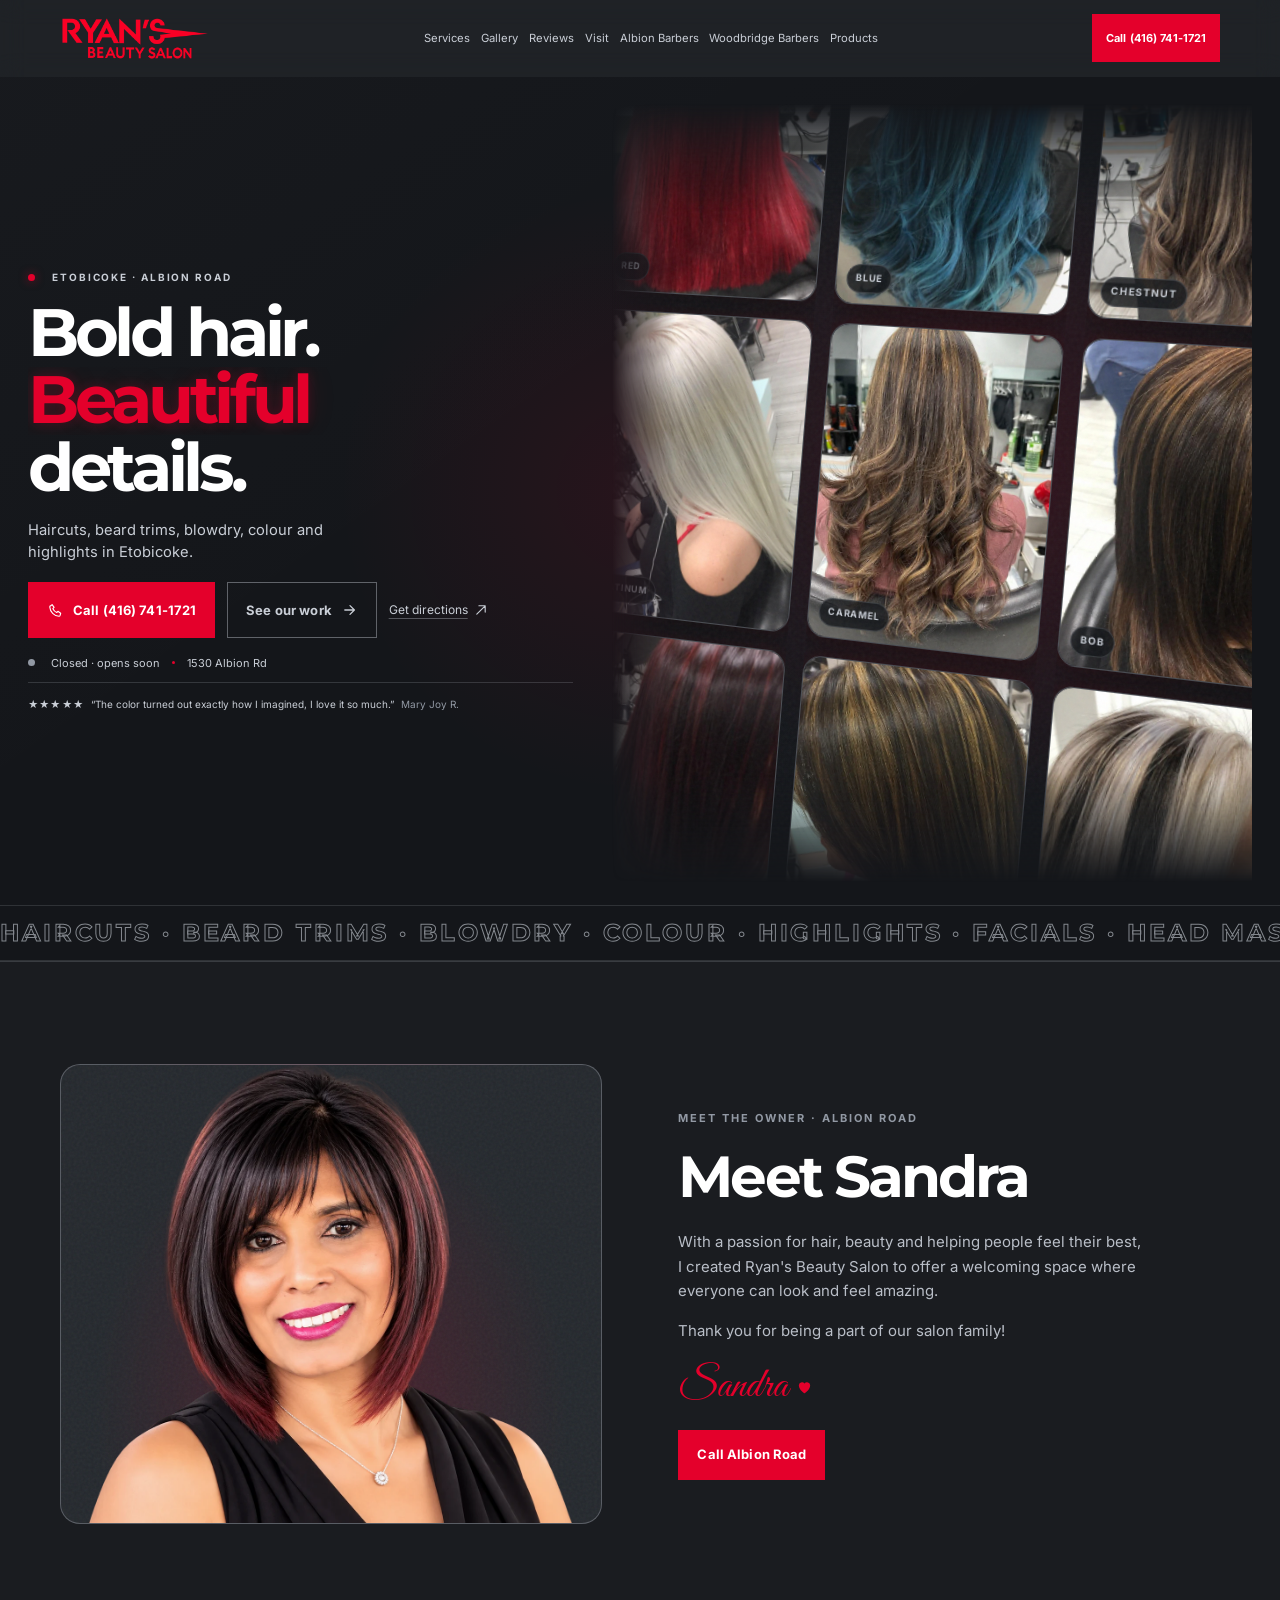
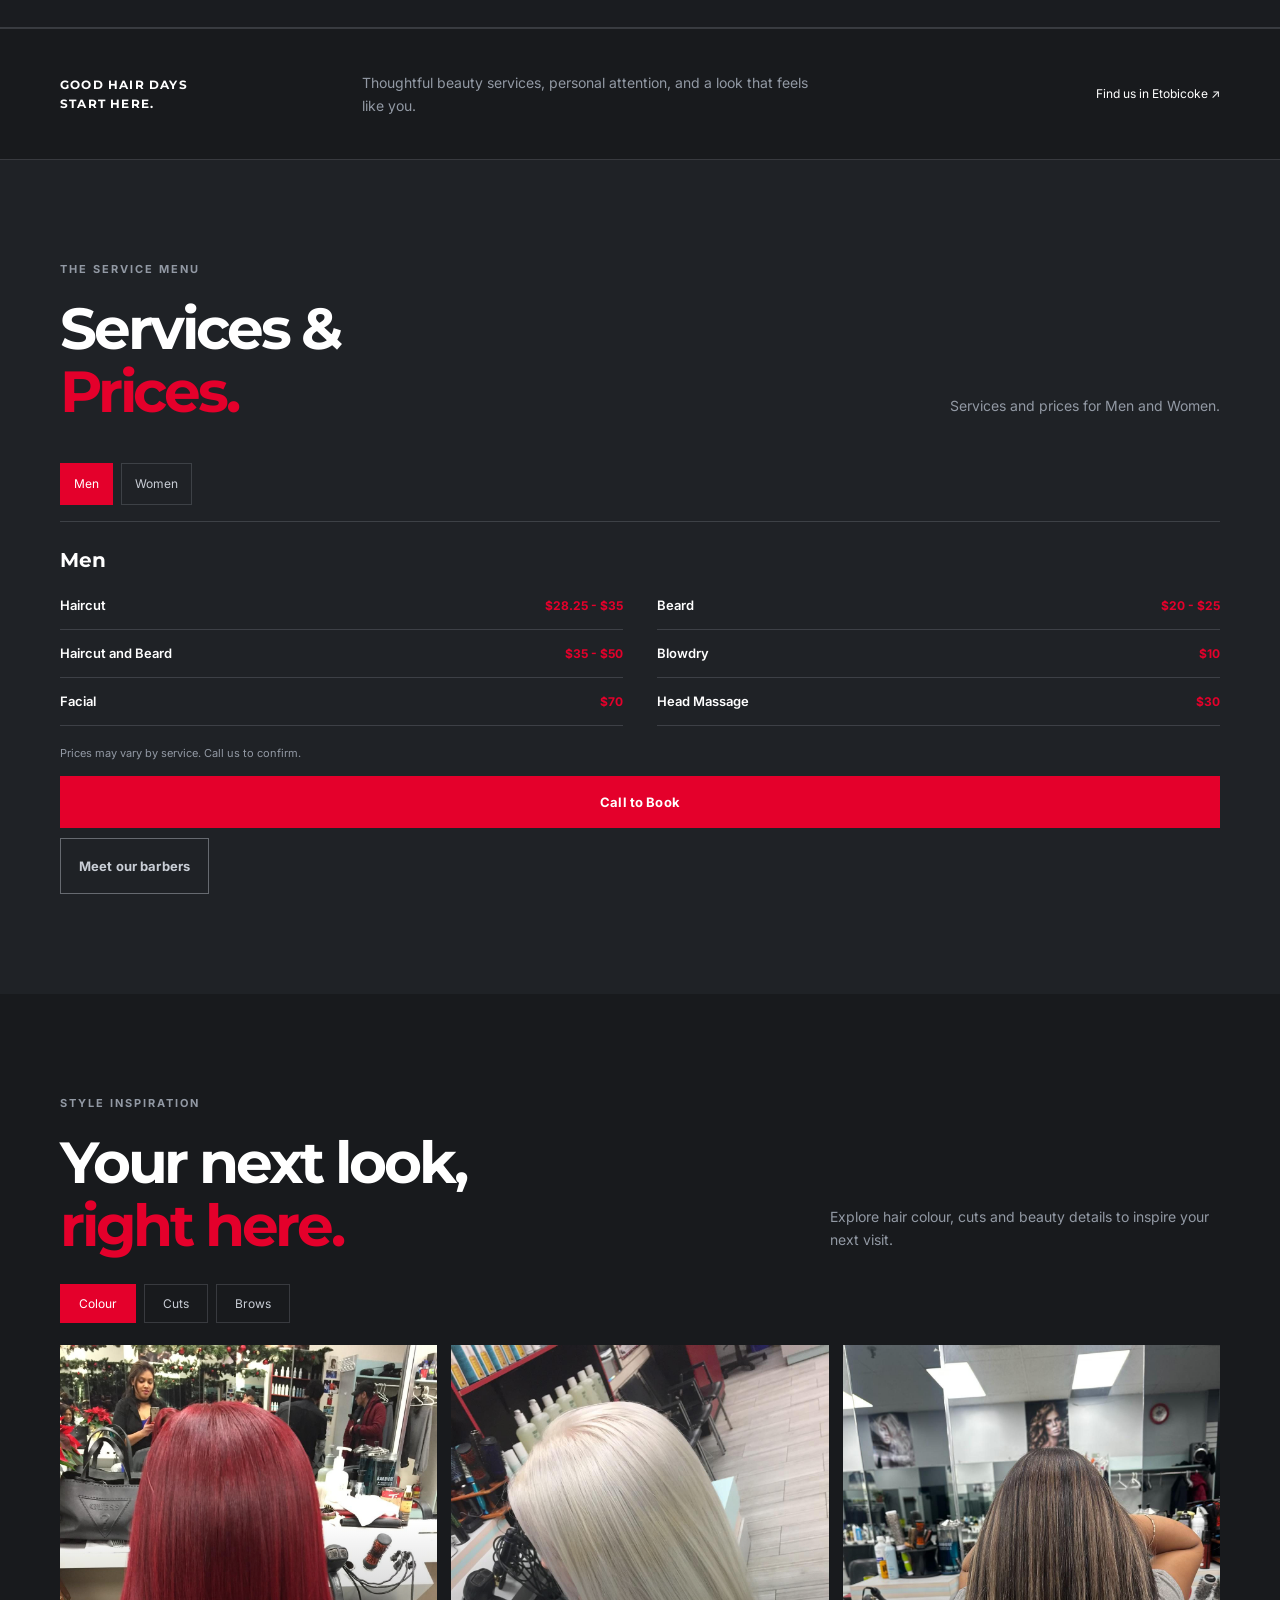
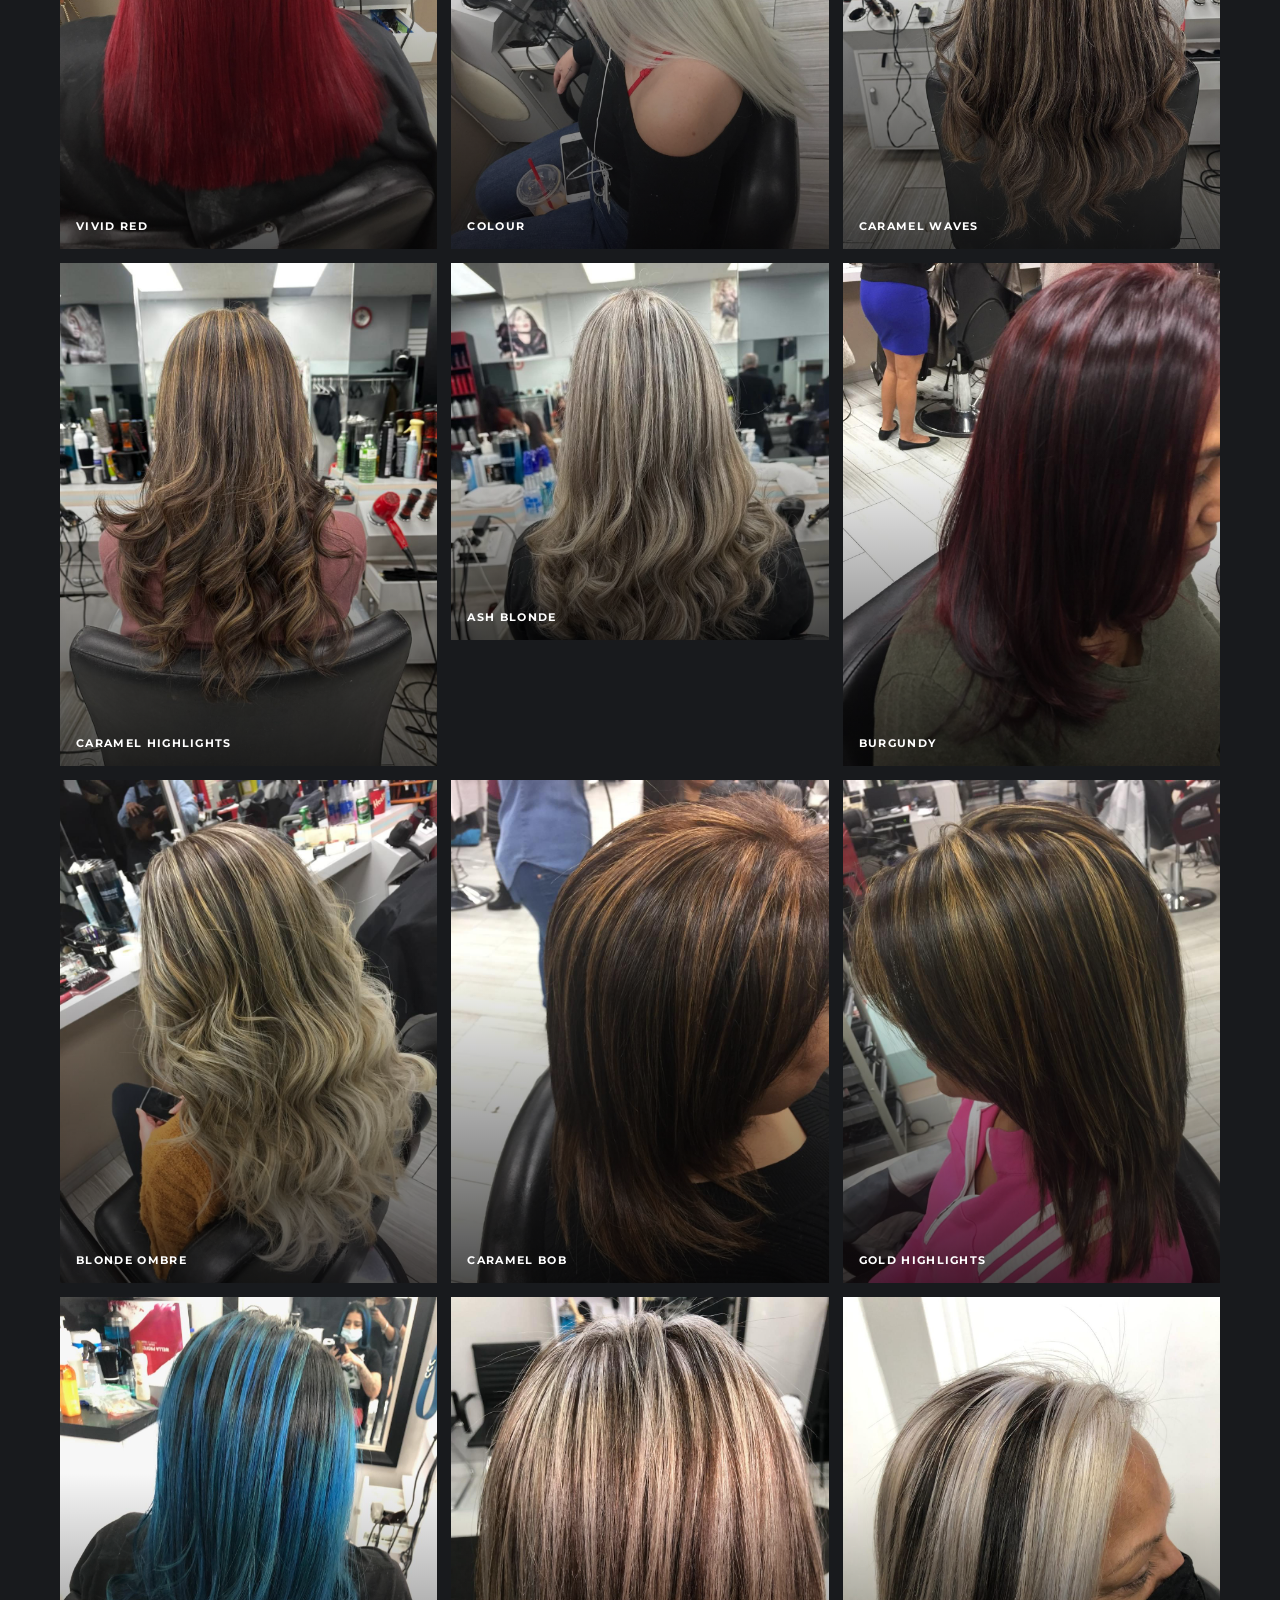
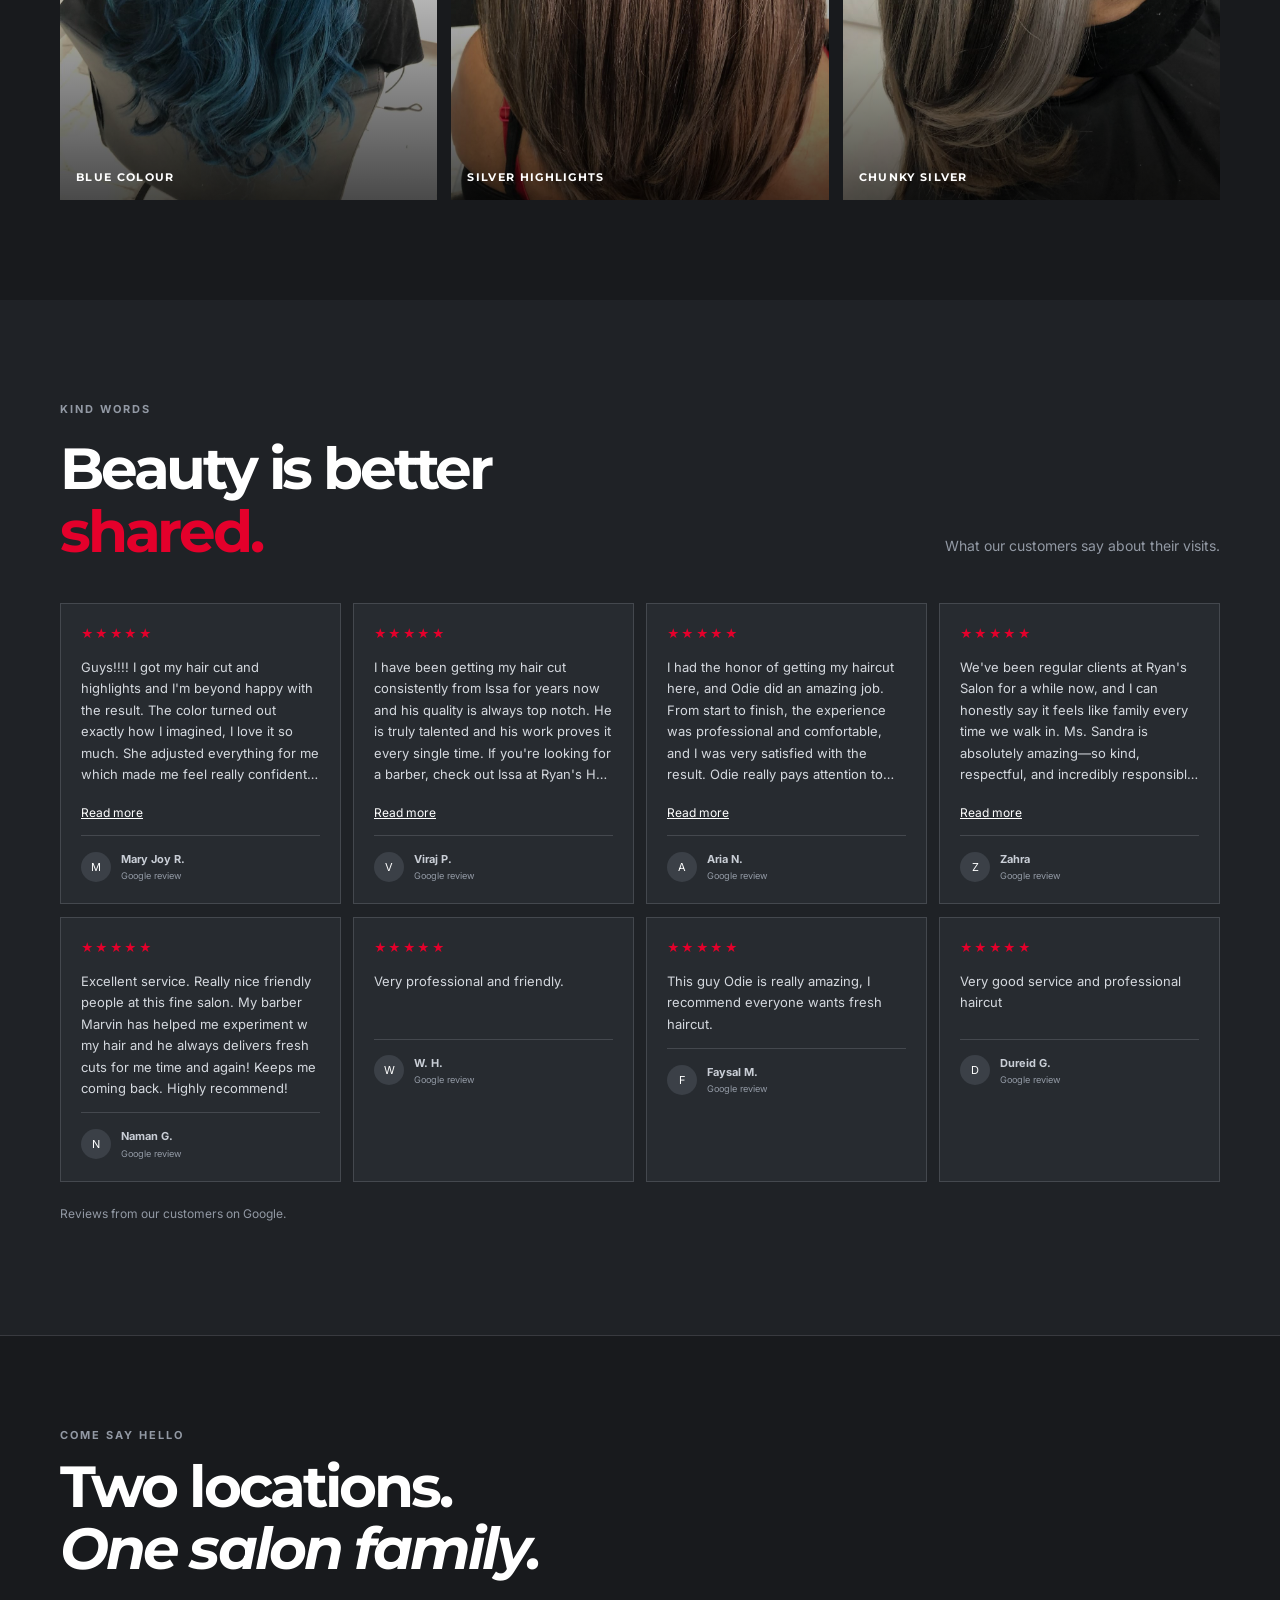
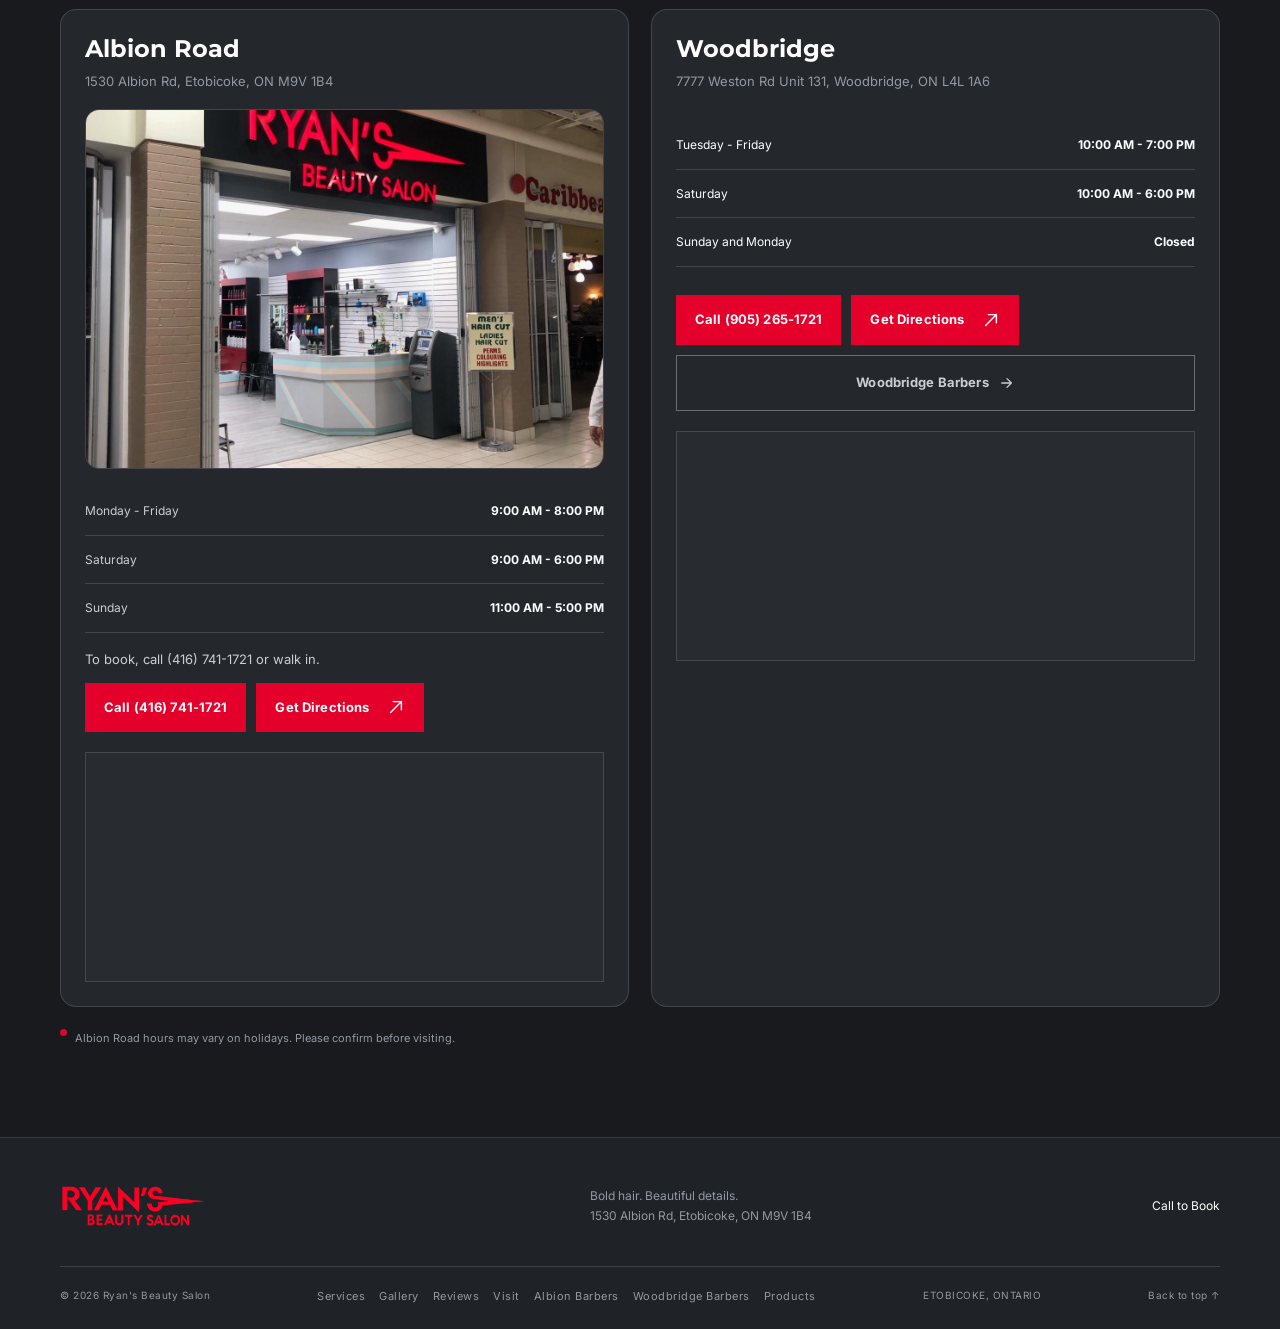
==== commit fc52ce24: "Add nine Albion cuts to home Cuts filter" ====
--- a/index.html
+++ b/index.html
@@ -25,7 +25,7 @@
     <p class="mobile-carousel-hint" aria-hidden="true"><span class="mobile-carousel-hand">↔</span> Swipe</p>
     </div>
     <div class="hero-card-dots" aria-label="Choose hair colour photo"><button type="button" aria-label="Show red hair" data-hero-dot="0" class="active"></button><button type="button" aria-label="Show blue hair" data-hero-dot="1"></button><button type="button" aria-label="Show platinum blonde hair" data-hero-dot="2"></button><button type="button" aria-label="Show caramel hair" data-hero-dot="3"></button><button type="button" aria-label="Show blonde ombré hair" data-hero-dot="4"></button></div>
-  </div><div class="desktop-photo-wall" aria-label="Hair colour photo wall" aria-hidden="true"><div class="wall-tilt"><div class="wall-column wall-column-1" data-wall-column="1"><div class="wall-strip"><figure class="wall-card"><div class="wall-card-frame"><img src="/images/hero-red.jpg" alt="red hair colour" width="1200" height="1600" loading="lazy" decoding="async" style="--wall-position:50% 78%;--wall-scale:1.3"><span class="wall-card-label" aria-hidden="true">RED</span></div></figure><figure class="wall-card"><div class="wall-card-frame"><img src="/images/platinum-blonde.jpg" alt="platinum hair colour" width="1200" height="1600" loading="lazy" decoding="async" style="--wall-position:45% 60%;--wall-scale:1.3"><span class="wall-card-label" aria-hidden="true">PLATINUM</span></div></figure><figure class="wall-card"><div class="wall-card-frame"><img src="/images/burgundy-highlights.jpg" alt="burgundy hair colour" width="1200" height="1600" loading="lazy" decoding="async" style="--wall-position:50% 40%;--wall-scale:1.3"><span class="wall-card-label" aria-hidden="true">BURGUNDY</span></div></figure><figure class="wall-card"><div class="wall-card-frame"><img src="/images/silver-highlights.jpg" alt="silver hair colour" width="1200" height="1600" loading="lazy" decoding="async" style="--wall-position:50% 40%;--wall-scale:1.3"><span class="wall-card-label" aria-hidden="true">SILVER</span></div></figure><figure class="wall-card" aria-hidden="true"><div class="wall-card-frame"><img src="/images/hero-red.jpg" alt="" width="1200" height="1600" loading="lazy" decoding="async" style="--wall-position:50% 78%;--wall-scale:1.3"><span class="wall-card-label" aria-hidden="true">RED</span></div></figure><figure class="wall-card" aria-hidden="true"><div class="wall-card-frame"><img src="/images/platinum-blonde.jpg" alt="" width="1200" height="1600" loading="lazy" decoding="async" style="--wall-position:45% 60%;--wall-scale:1.3"><span class="wall-card-label" aria-hidden="true">PLATINUM</span></div></figure><figure class="wall-card" aria-hidden="true"><div class="wall-card-frame"><img src="/images/burgundy-highlights.jpg" alt="" width="1200" height="1600" loading="lazy" decoding="async" style="--wall-position:50% 40%;--wall-scale:1.3"><span class="wall-card-label" aria-hidden="true">BURGUNDY</span></div></figure><figure class="wall-card" aria-hidden="true"><div class="wall-card-frame"><img src="/images/silver-highlights.jpg" alt="" width="1200" height="1600" loading="lazy" decoding="async" style="--wall-position:50% 40%;--wall-scale:1.3"><span class="wall-card-label" aria-hidden="true">SILVER</span></div></figure></div></div><div class="wall-column wall-column-2" data-wall-column="2"><div class="wall-strip"><figure class="wall-card"><div class="wall-card-frame"><img src="/images/blue-colour.jpg" alt="blue hair colour" width="1200" height="1600" loading="lazy" decoding="async" style="--wall-position:50% 72%;--wall-scale:1.3"><span class="wall-card-label" aria-hidden="true">BLUE</span></div></figure><figure class="wall-card"><div class="wall-card-frame"><img src="/images/caramel-highlights-waves.jpg" alt="caramel hair colour" width="960" height="1280" loading="lazy" decoding="async" style="--wall-position:50% 78%;--wall-scale:1.3"><span class="wall-card-label" aria-hidden="true">CARAMEL</span></div></figure><figure class="wall-card"><div class="wall-card-frame"><img src="/images/gold-highlights-layers.jpg" alt="gold hair colour" width="960" height="1280" loading="lazy" decoding="async" style="--wall-position:50% 45%;--wall-scale:1.3"><span class="wall-card-label" aria-hidden="true">GOLD</span></div></figure><figure class="wall-card"><div class="wall-card-frame"><img src="/images/blonde-ombre.jpg" alt="ombre hair colour" width="960" height="1280" loading="lazy" decoding="async" style="--wall-position:50% 70%;--wall-scale:1.3"><span class="wall-card-label" aria-hidden="true">OMBRE</span></div></figure><figure class="wall-card" aria-hidden="true"><div class="wall-card-frame"><img src="/images/blue-colour.jpg" alt="" width="1200" height="1600" loading="lazy" decoding="async" style="--wall-position:50% 72%;--wall-scale:1.3"><span class="wall-card-label" aria-hidden="true">BLUE</span></div></figure><figure class="wall-card" aria-hidden="true"><div class="wall-card-frame"><img src="/images/caramel-highlights-waves.jpg" alt="" width="960" height="1280" loading="lazy" decoding="async" style="--wall-position:50% 78%;--wall-scale:1.3"><span class="wall-card-label" aria-hidden="true">CARAMEL</span></div></figure><figure class="wall-card" aria-hidden="true"><div class="wall-card-frame"><img src="/images/gold-highlights-layers.jpg" alt="" width="960" height="1280" loading="lazy" decoding="async" style="--wall-position:50% 45%;--wall-scale:1.3"><span class="wall-card-label" aria-hidden="true">GOLD</span></div></figure><figure class="wall-card" aria-hidden="true"><div class="wall-card-frame"><img src="/images/blonde-ombre.jpg" alt="" width="960" height="1280" loading="lazy" decoding="async" style="--wall-position:50% 70%;--wall-scale:1.3"><span class="wall-card-label" aria-hidden="true">OMBRE</span></div></figure></div></div><div class="wall-column wall-column-3" data-wall-column="3"><div class="wall-strip"><figure class="wall-card"><div class="wall-card-frame"><img src="/images/brunette-caramel-waves.jpg" alt="chestnut hair colour" width="1200" height="1600" loading="lazy" decoding="async" style="--wall-position:50% 72%;--wall-scale:1.3"><span class="wall-card-label" aria-hidden="true">CHESTNUT</span></div></figure><figure class="wall-card"><div class="wall-card-frame"><img src="/images/caramel-bob.jpg" alt="bob hair colour" width="960" height="1280" loading="lazy" decoding="async" style="--wall-position:50% 62%;--wall-scale:1.3"><span class="wall-card-label" aria-hidden="true">BOB</span></div></figure><figure class="wall-card"><div class="wall-card-frame"><img src="/images/silver-chunky-highlights.jpg" alt="block hair colour" width="1200" height="1600" loading="lazy" decoding="async" style="--wall-position:50% 35%;--wall-scale:1.3"><span class="wall-card-label" aria-hidden="true">BLOCK</span></div></figure><figure class="wall-card"><div class="wall-card-frame"><img src="/images/ash-blonde-balayage.jpg" alt="ash hair colour" width="1200" height="1600" loading="lazy" decoding="async" style="--wall-position:50% 0%;--wall-scale:1.35"><span class="wall-card-label" aria-hidden="true">ASH</span></div></figure><figure class="wall-card" aria-hidden="true"><div class="wall-card-frame"><img src="/images/brunette-caramel-waves.jpg" alt="" width="1200" height="1600" loading="lazy" decoding="async" style="--wall-position:50% 72%;--wall-scale:1.3"><span class="wall-card-label" aria-hidden="true">CHESTNUT</span></div></figure><figure class="wall-card" aria-hidden="true"><div class="wall-card-frame"><img src="/images/caramel-bob.jpg" alt="" width="960" height="1280" loading="lazy" decoding="async" style="--wall-position:50% 62%;--wall-scale:1.3"><span class="wall-card-label" aria-hidden="true">BOB</span></div></figure><figure class="wall-card" aria-hidden="true"><div class="wall-card-frame"><img src="/images/silver-chunky-highlights.jpg" alt="" width="1200" height="1600" loading="lazy" decoding="async" style="--wall-position:50% 35%;--wall-scale:1.3"><span class="wall-card-label" aria-hidden="true">BLOCK</span></div></figure><figure class="wall-card" aria-hidden="true"><div class="wall-card-frame"><img src="/images/ash-blonde-balayage.jpg" alt="" width="1200" height="1600" loading="lazy" decoding="async" style="--wall-position:50% 0%;--wall-scale:1.35"><span class="wall-card-label" aria-hidden="true">ASH</span></div></figure></div></div></div></div></section><div class="service-marquee" aria-label="Haircuts, beard trims, blowdry, colour, highlights, facials and head massage"><div class="service-marquee-track"><span>HAIRCUTS · BEARD TRIMS · BLOWDRY · COLOUR · HIGHLIGHTS · FACIALS · HEAD MASSAGE ·</span><span aria-hidden="true"> HAIRCUTS · BEARD TRIMS · BLOWDRY · COLOUR · HIGHLIGHTS · FACIALS · HEAD MASSAGE ·</span></div></div><section class="owner-section" id="owner"><div class="container owner-grid"><div class="owner-photo-panel"><img src="/owner-ryan.webp" alt="Sandra, owner of Ryan's Beauty Salon" width="1100" height="1047" loading="lazy" decoding="async"></div><div class="owner-copy"><p class="eyebrow">MEET THE OWNER · ALBION ROAD</p><h2>Meet Sandra</h2><p>With a passion for hair, beauty and helping people feel their best, I created Ryan's Beauty Salon to offer a welcoming space where everyone can look and feel amazing.</p><p>Thank you for being a part of our salon family!</p><div class="owner-signature">Sandra <svg viewBox="0 0 24 24" aria-hidden="true"><path d="M12 20s-8-4.7-8-11a4.5 4.5 0 0 1 8-2.8A4.5 4.5 0 0 1 20 9c0 6.3-8 11-8 11Z" fill="currentColor"/></svg></div><a class="button button-red" href="tel:+14167411721">Call Albion Road</a></div></div></section><section class="intro-band"><div class="container intro-inner"><p>GOOD HAIR DAYS<br>START HERE.</p><p>Thoughtful beauty services, personal attention, and a look that feels like you.</p><a href="#visit">Find us in Etobicoke ↗</a></div></section><section class="section container" id="services"><div class="section-heading"><div><p class="eyebrow">THE SERVICE MENU</p><h2>Services &amp;<br><em>Prices.</em></h2></div><p>Services and prices for Men and Women.</p></div><div class="service-tabs" role="tablist" aria-label="Service categories"><button type="button" class="service-tab active" role="tab" aria-selected="true" data-category="0">Men</button><button type="button" class="service-tab" role="tab" aria-selected="false" data-category="1">Women</button></div><div class="services-content"><section class="service-group" id="service-0"><h3>Men</h3><div class="service-list"><article class="service"><div><h4>Haircut</h4></div><strong>$28.25 - $35</strong></article><article class="service"><div><h4>Beard</h4></div><strong>$20 - $25</strong></article><article class="service"><div><h4>Haircut and Beard</h4></div><strong>$35 - $50</strong></article><article class="service"><div><h4>Blowdry</h4></div><strong>$10</strong></article><article class="service"><div><h4>Facial</h4></div><strong>$70</strong></article><article class="service"><div><h4>Head Massage</h4></div><strong>$30</strong></article></div></section><section class="service-group" id="service-1"><h3>Women</h3><div class="service-list"><article class="service"><div><h4>Wash</h4></div><strong>$10</strong></article><article class="service"><div><h4>Haircut</h4></div><strong>from $35</strong></article><article class="service"><div><h4>Blowdry</h4></div><strong>from $35</strong></article><article class="service"><div><h4>Wash, Cut and Style</h4></div><strong>from $60</strong></article><article class="service"><div><h4>Colour</h4></div><strong>from $50</strong></article><article class="service"><div><h4>Highlight</h4></div><strong>from $160</strong></article></div></section></div><p class="fine-print">Prices may vary by service. Call us to confirm.</p><div class="service-actions"><a class="button button-red service-call" href="tel:+14167411721">Call to Book</a><a class="button hero-ghost-cta service-barbers" href="/barbers.html">Meet our barbers</a></div></section><section class="section gallery-section" id="gallery"><div class="container"><div class="section-heading"><div><p class="eyebrow">STYLE INSPIRATION</p><h2>Your next look,<br><em>right here.</em></h2></div><p>Explore hair colour, cuts and beauty details to inspire your next visit.</p></div><div class="gallery-filters" role="group" aria-label="Filter photo gallery"><button class="gallery-filter active" type="button" data-filter="colour" aria-pressed="true">Colour</button><button class="gallery-filter" type="button" data-filter="cuts" aria-pressed="false">Cuts</button><button class="gallery-filter" type="button" data-filter="brows" aria-pressed="false">Brows</button></div><div class="gallery-grid"><button class="gallery-card" type="button" data-photo="/images/hero-red.jpg" data-alt="Vivid red straight hair colour" data-gallery="VIVID RED" data-category="colour" aria-label="Open vivid red straight hair colour photo"><img src="/images/hero-red.jpg" alt="Vivid red straight hair colour" loading="lazy" width="1200" height="1600" onerror="this.style.display='none';this.parentElement.classList.add('fallback-tile')"><span class="fallback-symbol" aria-hidden="true">✦</span><span class="gallery-label">VIVID RED</span></button><button class="gallery-card" type="button" data-photo="/images/platinum-blonde.jpg" data-alt="Platinum blonde hair colour" data-gallery="COLOUR" data-category="colour" aria-label="Open Platinum blonde hair colour photo"><img src="/images/platinum-blonde.jpg" alt="Platinum blonde hair colour" loading="lazy" width="1200" height="1600" onerror="this.style.display='none';this.parentElement.classList.add('fallback-tile')"><span class="fallback-symbol" aria-hidden="true">✦</span><span class="gallery-label">COLOUR</span></button><button class="gallery-card" type="button" data-photo="/images/brunette-caramel-waves.jpg" data-alt="Brunette hair with caramel waves" data-gallery="CARAMEL WAVES" data-category="colour" aria-label="Open Brunette hair with caramel waves photo"><img src="/images/brunette-caramel-waves.jpg" alt="Brunette hair with caramel waves" loading="lazy" width="1200" height="1600" onerror="this.style.display='none';this.parentElement.classList.add('fallback-tile')"><span class="fallback-symbol" aria-hidden="true">✦</span><span class="gallery-label">CARAMEL WAVES</span></button><button class="gallery-card" type="button" data-photo="/images/caramel-highlights-waves.jpg" data-alt="Caramel highlights on wavy hair" data-gallery="CARAMEL HIGHLIGHTS" data-category="colour" aria-label="Open Caramel highlights on wavy hair photo"><img src="/images/caramel-highlights-waves.jpg" alt="Caramel highlights on wavy hair" loading="lazy" width="960" height="1280" onerror="this.style.display='none';this.parentElement.classList.add('fallback-tile')"><span class="fallback-symbol" aria-hidden="true">✦</span><span class="gallery-label">CARAMEL HIGHLIGHTS</span></button><button class="gallery-card" type="button" data-photo="/images/ash-blonde-balayage.jpg" data-alt="Ash blonde balayage hair colour" data-gallery="ASH BLONDE" data-category="colour" aria-label="Open Ash blonde balayage hair colour photo"><img src="/images/ash-blonde-balayage.jpg" alt="Ash blonde balayage hair colour" loading="lazy" width="1200" height="1600" onerror="this.style.display='none';this.parentElement.classList.add('fallback-tile')"><span class="fallback-symbol" aria-hidden="true">✦</span><span class="gallery-label">ASH BLONDE</span></button><button class="gallery-card" type="button" data-photo="/images/burgundy-highlights.jpg" data-alt="Burgundy highlighted hair colour" data-gallery="BURGUNDY" data-category="colour" aria-label="Open Burgundy highlighted hair colour photo"><img src="/images/burgundy-highlights.jpg" alt="Burgundy highlighted hair colour" loading="lazy" width="1200" height="1600" onerror="this.style.display='none';this.parentElement.classList.add('fallback-tile')"><span class="fallback-symbol" aria-hidden="true">✦</span><span class="gallery-label">BURGUNDY</span></button><button class="gallery-card" type="button" data-photo="/images/blonde-ombre.jpg" data-alt="Blonde ombre hair colour" data-gallery="BLONDE OMBRE" data-category="colour" aria-label="Open Blonde ombre hair colour photo"><img src="/images/blonde-ombre.jpg" alt="Blonde ombre hair colour" loading="lazy" width="960" height="1280" onerror="this.style.display='none';this.parentElement.classList.add('fallback-tile')"><span class="fallback-symbol" aria-hidden="true">✦</span><span class="gallery-label">BLONDE OMBRE</span></button><button class="gallery-card" type="button" data-photo="/images/caramel-bob.jpg" data-alt="Caramel bob haircut" data-gallery="CARAMEL BOB" data-category="colour" aria-label="Open Caramel bob haircut photo"><img src="/images/caramel-bob.jpg" alt="Caramel bob haircut" loading="lazy" width="960" height="1280" onerror="this.style.display='none';this.parentElement.classList.add('fallback-tile')"><span class="fallback-symbol" aria-hidden="true">✦</span><span class="gallery-label">CARAMEL BOB</span></button><button class="gallery-card" type="button" data-photo="/images/gold-highlights-layers.jpg" data-alt="Golden highlights on layered hair" data-gallery="GOLD HIGHLIGHTS" data-category="colour" aria-label="Open Golden highlights on layered hair photo"><img src="/images/gold-highlights-layers.jpg" alt="Golden highlights on layered hair" loading="lazy" width="960" height="1280" onerror="this.style.display='none';this.parentElement.classList.add('fallback-tile')"><span class="fallback-symbol" aria-hidden="true">✦</span><span class="gallery-label">GOLD HIGHLIGHTS</span></button><button class="gallery-card" type="button" data-photo="/images/blue-colour.jpg" data-alt="Blue hair colour" data-gallery="BLUE COLOUR" data-category="colour" aria-label="Open Blue hair colour photo"><img src="/images/blue-colour.jpg" alt="Blue hair colour" loading="lazy" width="1200" height="1600" onerror="this.style.display='none';this.parentElement.classList.add('fallback-tile')"><span class="fallback-symbol" aria-hidden="true">✦</span><span class="gallery-label">BLUE COLOUR</span></button><button class="gallery-card" type="button" data-photo="/images/silver-highlights.jpg" data-alt="Silver highlights hair colour" data-gallery="SILVER HIGHLIGHTS" data-category="colour" aria-label="Open Silver highlights hair colour photo"><img src="/images/silver-highlights.jpg" alt="Silver highlights hair colour" loading="lazy" width="1200" height="1600" onerror="this.style.display='none';this.parentElement.classList.add('fallback-tile')"><span class="fallback-symbol" aria-hidden="true">✦</span><span class="gallery-label">SILVER HIGHLIGHTS</span></button><button class="gallery-card" type="button" data-photo="/images/silver-chunky-highlights.jpg" data-alt="Silver chunky highlights hair colour" data-gallery="CHUNKY SILVER" data-category="colour" aria-label="Open Silver chunky highlights hair colour photo"><img src="/images/silver-chunky-highlights.jpg" alt="Silver chunky highlights hair colour" loading="lazy" width="1200" height="1600" onerror="this.style.display='none';this.parentElement.classList.add('fallback-tile')"><span class="fallback-symbol" aria-hidden="true">✦</span><span class="gallery-label">CHUNKY SILVER</span></button><button class="gallery-card" type="button" data-photo="/images/mens-fade.jpg" data-alt="Men's fade haircut" data-gallery="MEN'S FADE" data-category="cuts" aria-label="Open Men's fade haircut photo"><img src="/images/mens-fade.jpg" alt="Men's fade haircut" loading="lazy" width="1200" height="1600" onerror="this.style.display='none';this.parentElement.classList.add('fallback-tile')"><span class="fallback-symbol" aria-hidden="true">✦</span><span class="gallery-label">MEN'S FADE</span></button><button class="gallery-card" type="button" data-photo="/images/brows.jpg" data-alt="Eyebrow detail" data-gallery="BROWS" data-category="brows" aria-label="Open eyebrow detail photo"><img src="/images/brows.jpg" alt="Eyebrow detail" loading="lazy" width="712" height="1600" onerror="this.style.display='none';this.parentElement.classList.add('fallback-tile')"><span class="fallback-symbol" aria-hidden="true">✦</span><span class="gallery-label">BROWS</span></button></div></div></section><section class="section container reviews-section" id="reviews"><div class="section-heading"><div><p class="eyebrow">KIND WORDS</p><h2>Beauty is better<br><em>shared.</em></h2></div><p>What our customers say about their visits.</p></div><div class="review-grid"><article class="review-card"><div class="stars" aria-label="5 out of 5 stars"><span aria-hidden="true">★★★★★</span></div><p class="review-text">Guys!!!! I got my hair cut and highlights and I'm beyond happy with the result. The color turned out exactly how I imagined, I love it so much. She adjusted everything for me which made me feel really confident and taken care of. She's very professional. I'd definitely like to come back to her again. Highly recommend!! She's incredibly skilled and detail-oriented. The result looks polished and beautiful. Thank you so much Ryan's Salon</p><button class="review-expand" type="button" aria-expanded="false" hidden>Read more</button><div class="review-by"><span class="review-avatar">M</span><span><b>Mary Joy R.</b><small>Google review</small></span></div></article><article class="review-card"><div class="stars" aria-label="5 out of 5 stars"><span aria-hidden="true">★★★★★</span></div><p class="review-text">I have been getting my hair cut consistently from Issa for years now and his quality is always top notch. He is truly talented and his work proves it every single time. If you're looking for a barber, check out Issa at Ryan's Hair Salon. The best in the city!</p><button class="review-expand" type="button" aria-expanded="false" hidden>Read more</button><div class="review-by"><span class="review-avatar">V</span><span><b>Viraj P.</b><small>Google review</small></span></div></article><article class="review-card"><div class="stars" aria-label="5 out of 5 stars"><span aria-hidden="true">★★★★★</span></div><p class="review-text">I had the honor of getting my haircut here, and Odie did an amazing job. From start to finish, the experience was professional and comfortable, and I was very satisfied with the result. Odie really pays attention to detail and makes sure everything is done right. Highly recommend this place, especially if you book with Odie.</p><button class="review-expand" type="button" aria-expanded="false" hidden>Read more</button><div class="review-by"><span class="review-avatar">A</span><span><b>Aria N.</b><small>Google review</small></span></div></article><article class="review-card"><div class="stars" aria-label="5 out of 5 stars"><span aria-hidden="true">★★★★★</span></div><p class="review-text">We've been regular clients at Ryan's Salon for a while now, and I can honestly say it feels like family every time we walk in. Ms. Sandra is absolutely amazing—so kind, respectful, and incredibly responsible. She's always fair with pricing and genuinely cares about her clients. ... Kady is also wonderful—always polite and welcoming, which makes the whole experience even better. And a big thank you to Mr. Abraham, who takes great care of my mum's haircuts with such kindness and skill. I wholeheartedly recommend Ryan's Salon to all my family and friends. The team is talented, trustworthy, and truly treats you like one of their own. Keep up the amazing work!</p><button class="review-expand" type="button" aria-expanded="false" hidden>Read more</button><div class="review-by"><span class="review-avatar">Z</span><span><b>Zahra</b><small>Google review</small></span></div></article><article class="review-card"><div class="stars" aria-label="5 out of 5 stars"><span aria-hidden="true">★★★★★</span></div><p class="review-text">Excellent service. Really nice friendly people at this fine salon. My barber Marvin has helped me experiment w my hair and he always delivers fresh cuts for me time and again! Keeps me coming back. Highly recommend!</p><button class="review-expand" type="button" aria-expanded="false" hidden>Read more</button><div class="review-by"><span class="review-avatar">N</span><span><b>Naman G.</b><small>Google review</small></span></div></article><article class="review-card"><div class="stars" aria-label="5 out of 5 stars"><span aria-hidden="true">★★★★★</span></div><p class="review-text">Very professional and friendly.</p><button class="review-expand" type="button" aria-expanded="false" hidden>Read more</button><div class="review-by"><span class="review-avatar">W</span><span><b>W. H.</b><small>Google review</small></span></div></article><article class="review-card"><div class="stars" aria-label="5 out of 5 stars"><span aria-hidden="true">★★★★★</span></div><p class="review-text">This guy Odie is really amazing, I recommend everyone wants fresh haircut.</p><button class="review-expand" type="button" aria-expanded="false" hidden>Read more</button><div class="review-by"><span class="review-avatar">F</span><span><b>Faysal M.</b><small>Google review</small></span></div></article><article class="review-card"><div class="stars" aria-label="5 out of 5 stars"><span aria-hidden="true">★★★★★</span></div><p class="review-text">Very good service and professional haircut</p><button class="review-expand" type="button" aria-expanded="false" hidden>Read more</button><div class="review-by"><span class="review-avatar">D</span><span><b>Dureid G.</b><small>Google review</small></span></div></article></div><p class="review-attribution">Reviews from our customers on Google.</p></section><section class="visit-section" id="visit"><div class="container visit-container">
+  </div><div class="desktop-photo-wall" aria-label="Hair colour photo wall" aria-hidden="true"><div class="wall-tilt"><div class="wall-column wall-column-1" data-wall-column="1"><div class="wall-strip"><figure class="wall-card"><div class="wall-card-frame"><img src="/images/hero-red.jpg" alt="red hair colour" width="1200" height="1600" loading="lazy" decoding="async" style="--wall-position:50% 78%;--wall-scale:1.3"><span class="wall-card-label" aria-hidden="true">RED</span></div></figure><figure class="wall-card"><div class="wall-card-frame"><img src="/images/platinum-blonde.jpg" alt="platinum hair colour" width="1200" height="1600" loading="lazy" decoding="async" style="--wall-position:45% 60%;--wall-scale:1.3"><span class="wall-card-label" aria-hidden="true">PLATINUM</span></div></figure><figure class="wall-card"><div class="wall-card-frame"><img src="/images/burgundy-highlights.jpg" alt="burgundy hair colour" width="1200" height="1600" loading="lazy" decoding="async" style="--wall-position:50% 40%;--wall-scale:1.3"><span class="wall-card-label" aria-hidden="true">BURGUNDY</span></div></figure><figure class="wall-card"><div class="wall-card-frame"><img src="/images/silver-highlights.jpg" alt="silver hair colour" width="1200" height="1600" loading="lazy" decoding="async" style="--wall-position:50% 40%;--wall-scale:1.3"><span class="wall-card-label" aria-hidden="true">SILVER</span></div></figure><figure class="wall-card" aria-hidden="true"><div class="wall-card-frame"><img src="/images/hero-red.jpg" alt="" width="1200" height="1600" loading="lazy" decoding="async" style="--wall-position:50% 78%;--wall-scale:1.3"><span class="wall-card-label" aria-hidden="true">RED</span></div></figure><figure class="wall-card" aria-hidden="true"><div class="wall-card-frame"><img src="/images/platinum-blonde.jpg" alt="" width="1200" height="1600" loading="lazy" decoding="async" style="--wall-position:45% 60%;--wall-scale:1.3"><span class="wall-card-label" aria-hidden="true">PLATINUM</span></div></figure><figure class="wall-card" aria-hidden="true"><div class="wall-card-frame"><img src="/images/burgundy-highlights.jpg" alt="" width="1200" height="1600" loading="lazy" decoding="async" style="--wall-position:50% 40%;--wall-scale:1.3"><span class="wall-card-label" aria-hidden="true">BURGUNDY</span></div></figure><figure class="wall-card" aria-hidden="true"><div class="wall-card-frame"><img src="/images/silver-highlights.jpg" alt="" width="1200" height="1600" loading="lazy" decoding="async" style="--wall-position:50% 40%;--wall-scale:1.3"><span class="wall-card-label" aria-hidden="true">SILVER</span></div></figure></div></div><div class="wall-column wall-column-2" data-wall-column="2"><div class="wall-strip"><figure class="wall-card"><div class="wall-card-frame"><img src="/images/blue-colour.jpg" alt="blue hair colour" width="1200" height="1600" loading="lazy" decoding="async" style="--wall-position:50% 72%;--wall-scale:1.3"><span class="wall-card-label" aria-hidden="true">BLUE</span></div></figure><figure class="wall-card"><div class="wall-card-frame"><img src="/images/caramel-highlights-waves.jpg" alt="caramel hair colour" width="960" height="1280" loading="lazy" decoding="async" style="--wall-position:50% 78%;--wall-scale:1.3"><span class="wall-card-label" aria-hidden="true">CARAMEL</span></div></figure><figure class="wall-card"><div class="wall-card-frame"><img src="/images/gold-highlights-layers.jpg" alt="gold hair colour" width="960" height="1280" loading="lazy" decoding="async" style="--wall-position:50% 45%;--wall-scale:1.3"><span class="wall-card-label" aria-hidden="true">GOLD</span></div></figure><figure class="wall-card"><div class="wall-card-frame"><img src="/images/blonde-ombre.jpg" alt="ombre hair colour" width="960" height="1280" loading="lazy" decoding="async" style="--wall-position:50% 70%;--wall-scale:1.3"><span class="wall-card-label" aria-hidden="true">OMBRE</span></div></figure><figure class="wall-card" aria-hidden="true"><div class="wall-card-frame"><img src="/images/blue-colour.jpg" alt="" width="1200" height="1600" loading="lazy" decoding="async" style="--wall-position:50% 72%;--wall-scale:1.3"><span class="wall-card-label" aria-hidden="true">BLUE</span></div></figure><figure class="wall-card" aria-hidden="true"><div class="wall-card-frame"><img src="/images/caramel-highlights-waves.jpg" alt="" width="960" height="1280" loading="lazy" decoding="async" style="--wall-position:50% 78%;--wall-scale:1.3"><span class="wall-card-label" aria-hidden="true">CARAMEL</span></div></figure><figure class="wall-card" aria-hidden="true"><div class="wall-card-frame"><img src="/images/gold-highlights-layers.jpg" alt="" width="960" height="1280" loading="lazy" decoding="async" style="--wall-position:50% 45%;--wall-scale:1.3"><span class="wall-card-label" aria-hidden="true">GOLD</span></div></figure><figure class="wall-card" aria-hidden="true"><div class="wall-card-frame"><img src="/images/blonde-ombre.jpg" alt="" width="960" height="1280" loading="lazy" decoding="async" style="--wall-position:50% 70%;--wall-scale:1.3"><span class="wall-card-label" aria-hidden="true">OMBRE</span></div></figure></div></div><div class="wall-column wall-column-3" data-wall-column="3"><div class="wall-strip"><figure class="wall-card"><div class="wall-card-frame"><img src="/images/brunette-caramel-waves.jpg" alt="chestnut hair colour" width="1200" height="1600" loading="lazy" decoding="async" style="--wall-position:50% 72%;--wall-scale:1.3"><span class="wall-card-label" aria-hidden="true">CHESTNUT</span></div></figure><figure class="wall-card"><div class="wall-card-frame"><img src="/images/caramel-bob.jpg" alt="bob hair colour" width="960" height="1280" loading="lazy" decoding="async" style="--wall-position:50% 62%;--wall-scale:1.3"><span class="wall-card-label" aria-hidden="true">BOB</span></div></figure><figure class="wall-card"><div class="wall-card-frame"><img src="/images/silver-chunky-highlights.jpg" alt="block hair colour" width="1200" height="1600" loading="lazy" decoding="async" style="--wall-position:50% 35%;--wall-scale:1.3"><span class="wall-card-label" aria-hidden="true">BLOCK</span></div></figure><figure class="wall-card"><div class="wall-card-frame"><img src="/images/ash-blonde-balayage.jpg" alt="ash hair colour" width="1200" height="1600" loading="lazy" decoding="async" style="--wall-position:50% 0%;--wall-scale:1.35"><span class="wall-card-label" aria-hidden="true">ASH</span></div></figure><figure class="wall-card" aria-hidden="true"><div class="wall-card-frame"><img src="/images/brunette-caramel-waves.jpg" alt="" width="1200" height="1600" loading="lazy" decoding="async" style="--wall-position:50% 72%;--wall-scale:1.3"><span class="wall-card-label" aria-hidden="true">CHESTNUT</span></div></figure><figure class="wall-card" aria-hidden="true"><div class="wall-card-frame"><img src="/images/caramel-bob.jpg" alt="" width="960" height="1280" loading="lazy" decoding="async" style="--wall-position:50% 62%;--wall-scale:1.3"><span class="wall-card-label" aria-hidden="true">BOB</span></div></figure><figure class="wall-card" aria-hidden="true"><div class="wall-card-frame"><img src="/images/silver-chunky-highlights.jpg" alt="" width="1200" height="1600" loading="lazy" decoding="async" style="--wall-position:50% 35%;--wall-scale:1.3"><span class="wall-card-label" aria-hidden="true">BLOCK</span></div></figure><figure class="wall-card" aria-hidden="true"><div class="wall-card-frame"><img src="/images/ash-blonde-balayage.jpg" alt="" width="1200" height="1600" loading="lazy" decoding="async" style="--wall-position:50% 0%;--wall-scale:1.35"><span class="wall-card-label" aria-hidden="true">ASH</span></div></figure></div></div></div></div></section><div class="service-marquee" aria-label="Haircuts, beard trims, blowdry, colour, highlights, facials and head massage"><div class="service-marquee-track"><span>HAIRCUTS · BEARD TRIMS · BLOWDRY · COLOUR · HIGHLIGHTS · FACIALS · HEAD MASSAGE ·</span><span aria-hidden="true"> HAIRCUTS · BEARD TRIMS · BLOWDRY · COLOUR · HIGHLIGHTS · FACIALS · HEAD MASSAGE ·</span></div></div><section class="owner-section" id="owner"><div class="container owner-grid"><div class="owner-photo-panel"><img src="/owner-ryan.webp" alt="Sandra, owner of Ryan's Beauty Salon" width="1100" height="1047" loading="lazy" decoding="async"></div><div class="owner-copy"><p class="eyebrow">MEET THE OWNER · ALBION ROAD</p><h2>Meet Sandra</h2><p>With a passion for hair, beauty and helping people feel their best, I created Ryan's Beauty Salon to offer a welcoming space where everyone can look and feel amazing.</p><p>Thank you for being a part of our salon family!</p><div class="owner-signature">Sandra <svg viewBox="0 0 24 24" aria-hidden="true"><path d="M12 20s-8-4.7-8-11a4.5 4.5 0 0 1 8-2.8A4.5 4.5 0 0 1 20 9c0 6.3-8 11-8 11Z" fill="currentColor"/></svg></div><a class="button button-red" href="tel:+14167411721">Call Albion Road</a></div></div></section><section class="intro-band"><div class="container intro-inner"><p>GOOD HAIR DAYS<br>START HERE.</p><p>Thoughtful beauty services, personal attention, and a look that feels like you.</p><a href="#visit">Find us in Etobicoke ↗</a></div></section><section class="section container" id="services"><div class="section-heading"><div><p class="eyebrow">THE SERVICE MENU</p><h2>Services &amp;<br><em>Prices.</em></h2></div><p>Services and prices for Men and Women.</p></div><div class="service-tabs" role="tablist" aria-label="Service categories"><button type="button" class="service-tab active" role="tab" aria-selected="true" data-category="0">Men</button><button type="button" class="service-tab" role="tab" aria-selected="false" data-category="1">Women</button></div><div class="services-content"><section class="service-group" id="service-0"><h3>Men</h3><div class="service-list"><article class="service"><div><h4>Haircut</h4></div><strong>$28.25 - $35</strong></article><article class="service"><div><h4>Beard</h4></div><strong>$20 - $25</strong></article><article class="service"><div><h4>Haircut and Beard</h4></div><strong>$35 - $50</strong></article><article class="service"><div><h4>Blowdry</h4></div><strong>$10</strong></article><article class="service"><div><h4>Facial</h4></div><strong>$70</strong></article><article class="service"><div><h4>Head Massage</h4></div><strong>$30</strong></article></div></section><section class="service-group" id="service-1"><h3>Women</h3><div class="service-list"><article class="service"><div><h4>Wash</h4></div><strong>$10</strong></article><article class="service"><div><h4>Haircut</h4></div><strong>from $35</strong></article><article class="service"><div><h4>Blowdry</h4></div><strong>from $35</strong></article><article class="service"><div><h4>Wash, Cut and Style</h4></div><strong>from $60</strong></article><article class="service"><div><h4>Colour</h4></div><strong>from $50</strong></article><article class="service"><div><h4>Highlight</h4></div><strong>from $160</strong></article></div></section></div><p class="fine-print">Prices may vary by service. Call us to confirm.</p><div class="service-actions"><a class="button button-red service-call" href="tel:+14167411721">Call to Book</a><a class="button hero-ghost-cta service-barbers" href="/barbers.html">Meet our barbers</a></div></section><section class="section gallery-section" id="gallery"><div class="container"><div class="section-heading"><div><p class="eyebrow">STYLE INSPIRATION</p><h2>Your next look,<br><em>right here.</em></h2></div><p>Explore hair colour, cuts and beauty details to inspire your next visit.</p></div><div class="gallery-filters" role="group" aria-label="Filter photo gallery"><button class="gallery-filter active" type="button" data-filter="colour" aria-pressed="true">Colour</button><button class="gallery-filter" type="button" data-filter="cuts" aria-pressed="false">Cuts</button><button class="gallery-filter" type="button" data-filter="brows" aria-pressed="false">Brows</button></div><div class="gallery-grid"><button class="gallery-card" type="button" data-photo="/images/hero-red.jpg" data-alt="Vivid red straight hair colour" data-gallery="VIVID RED" data-category="colour" aria-label="Open vivid red straight hair colour photo"><img src="/images/hero-red.jpg" alt="Vivid red straight hair colour" loading="lazy" width="1200" height="1600" onerror="this.style.display='none';this.parentElement.classList.add('fallback-tile')"><span class="fallback-symbol" aria-hidden="true">✦</span><span class="gallery-label">VIVID RED</span></button><button class="gallery-card" type="button" data-photo="/images/platinum-blonde.jpg" data-alt="Platinum blonde hair colour" data-gallery="COLOUR" data-category="colour" aria-label="Open Platinum blonde hair colour photo"><img src="/images/platinum-blonde.jpg" alt="Platinum blonde hair colour" loading="lazy" width="1200" height="1600" onerror="this.style.display='none';this.parentElement.classList.add('fallback-tile')"><span class="fallback-symbol" aria-hidden="true">✦</span><span class="gallery-label">COLOUR</span></button><button class="gallery-card" type="button" data-photo="/images/brunette-caramel-waves.jpg" data-alt="Brunette hair with caramel waves" data-gallery="CARAMEL WAVES" data-category="colour" aria-label="Open Brunette hair with caramel waves photo"><img src="/images/brunette-caramel-waves.jpg" alt="Brunette hair with caramel waves" loading="lazy" width="1200" height="1600" onerror="this.style.display='none';this.parentElement.classList.add('fallback-tile')"><span class="fallback-symbol" aria-hidden="true">✦</span><span class="gallery-label">CARAMEL WAVES</span></button><button class="gallery-card" type="button" data-photo="/images/caramel-highlights-waves.jpg" data-alt="Caramel highlights on wavy hair" data-gallery="CARAMEL HIGHLIGHTS" data-category="colour" aria-label="Open Caramel highlights on wavy hair photo"><img src="/images/caramel-highlights-waves.jpg" alt="Caramel highlights on wavy hair" loading="lazy" width="960" height="1280" onerror="this.style.display='none';this.parentElement.classList.add('fallback-tile')"><span class="fallback-symbol" aria-hidden="true">✦</span><span class="gallery-label">CARAMEL HIGHLIGHTS</span></button><button class="gallery-card" type="button" data-photo="/images/ash-blonde-balayage.jpg" data-alt="Ash blonde balayage hair colour" data-gallery="ASH BLONDE" data-category="colour" aria-label="Open Ash blonde balayage hair colour photo"><img src="/images/ash-blonde-balayage.jpg" alt="Ash blonde balayage hair colour" loading="lazy" width="1200" height="1600" onerror="this.style.display='none';this.parentElement.classList.add('fallback-tile')"><span class="fallback-symbol" aria-hidden="true">✦</span><span class="gallery-label">ASH BLONDE</span></button><button class="gallery-card" type="button" data-photo="/images/burgundy-highlights.jpg" data-alt="Burgundy highlighted hair colour" data-gallery="BURGUNDY" data-category="colour" aria-label="Open Burgundy highlighted hair colour photo"><img src="/images/burgundy-highlights.jpg" alt="Burgundy highlighted hair colour" loading="lazy" width="1200" height="1600" onerror="this.style.display='none';this.parentElement.classList.add('fallback-tile')"><span class="fallback-symbol" aria-hidden="true">✦</span><span class="gallery-label">BURGUNDY</span></button><button class="gallery-card" type="button" data-photo="/images/blonde-ombre.jpg" data-alt="Blonde ombre hair colour" data-gallery="BLONDE OMBRE" data-category="colour" aria-label="Open Blonde ombre hair colour photo"><img src="/images/blonde-ombre.jpg" alt="Blonde ombre hair colour" loading="lazy" width="960" height="1280" onerror="this.style.display='none';this.parentElement.classList.add('fallback-tile')"><span class="fallback-symbol" aria-hidden="true">✦</span><span class="gallery-label">BLONDE OMBRE</span></button><button class="gallery-card" type="button" data-photo="/images/caramel-bob.jpg" data-alt="Caramel bob haircut" data-gallery="CARAMEL BOB" data-category="colour" aria-label="Open Caramel bob haircut photo"><img src="/images/caramel-bob.jpg" alt="Caramel bob haircut" loading="lazy" width="960" height="1280" onerror="this.style.display='none';this.parentElement.classList.add('fallback-tile')"><span class="fallback-symbol" aria-hidden="true">✦</span><span class="gallery-label">CARAMEL BOB</span></button><button class="gallery-card" type="button" data-photo="/images/gold-highlights-layers.jpg" data-alt="Golden highlights on layered hair" data-gallery="GOLD HIGHLIGHTS" data-category="colour" aria-label="Open Golden highlights on layered hair photo"><img src="/images/gold-highlights-layers.jpg" alt="Golden highlights on layered hair" loading="lazy" width="960" height="1280" onerror="this.style.display='none';this.parentElement.classList.add('fallback-tile')"><span class="fallback-symbol" aria-hidden="true">✦</span><span class="gallery-label">GOLD HIGHLIGHTS</span></button><button class="gallery-card" type="button" data-photo="/images/blue-colour.jpg" data-alt="Blue hair colour" data-gallery="BLUE COLOUR" data-category="colour" aria-label="Open Blue hair colour photo"><img src="/images/blue-colour.jpg" alt="Blue hair colour" loading="lazy" width="1200" height="1600" onerror="this.style.display='none';this.parentElement.classList.add('fallback-tile')"><span class="fallback-symbol" aria-hidden="true">✦</span><span class="gallery-label">BLUE COLOUR</span></button><button class="gallery-card" type="button" data-photo="/images/silver-highlights.jpg" data-alt="Silver highlights hair colour" data-gallery="SILVER HIGHLIGHTS" data-category="colour" aria-label="Open Silver highlights hair colour photo"><img src="/images/silver-highlights.jpg" alt="Silver highlights hair colour" loading="lazy" width="1200" height="1600" onerror="this.style.display='none';this.parentElement.classList.add('fallback-tile')"><span class="fallback-symbol" aria-hidden="true">✦</span><span class="gallery-label">SILVER HIGHLIGHTS</span></button><button class="gallery-card" type="button" data-photo="/images/silver-chunky-highlights.jpg" data-alt="Silver chunky highlights hair colour" data-gallery="CHUNKY SILVER" data-category="colour" aria-label="Open Silver chunky highlights hair colour photo"><img src="/images/silver-chunky-highlights.jpg" alt="Silver chunky highlights hair colour" loading="lazy" width="1200" height="1600" onerror="this.style.display='none';this.parentElement.classList.add('fallback-tile')"><span class="fallback-symbol" aria-hidden="true">✦</span><span class="gallery-label">CHUNKY SILVER</span></button><button class="gallery-card albion-cut-card" type="button" data-photo="/images/mens-fade.jpg" data-alt="Men's fade haircut" data-gallery="CUT" data-category="cuts" aria-label="Open Men's fade haircut photo" style="--cut-position:50% 35%"><img src="/images/mens-fade.jpg" alt="Men's fade haircut" loading="eager" width="1200" height="1600" onerror="this.style.display='none';this.parentElement.classList.add('fallback-tile')"><span class="fallback-symbol" aria-hidden="true">✦</span><span class="gallery-label">MEN'S FADE HAIRCUT</span></button><button class="gallery-card albion-cut-card" type="button" data-photo="/images/albion-cut-01-low-taper-pompadour-stubble.jpg" data-alt="Low taper pompadour haircut" data-gallery="CUT" data-category="cuts" aria-label="Open Low taper pompadour haircut photo" style="--cut-position:45% 35%"><img src="/images/albion-cut-01-low-taper-pompadour-stubble.jpg" alt="Low taper pompadour haircut" loading="eager" width="1200" height="1600" onerror="this.style.display='none';this.parentElement.classList.add('fallback-tile')"><span class="fallback-symbol" aria-hidden="true">✦</span><span class="gallery-label">LOW TAPER POMPADOUR HAIRCUT</span></button><button class="gallery-card albion-cut-card" type="button" data-photo="/images/albion-cut-02-textured-crop-high-fade-beard.jpg" data-alt="Textured crop high fade haircut" data-gallery="CUT" data-category="cuts" aria-label="Open Textured crop high fade haircut photo" style="--cut-position:40% 40%"><img src="/images/albion-cut-02-textured-crop-high-fade-beard.jpg" alt="Textured crop high fade haircut" loading="lazy" width="1200" height="1600" onerror="this.style.display='none';this.parentElement.classList.add('fallback-tile')"><span class="fallback-symbol" aria-hidden="true">✦</span><span class="gallery-label">TEXTURED CROP HIGH FADE HAIRCUT</span></button><button class="gallery-card albion-cut-card" type="button" data-photo="/images/albion-cut-03-slick-back-low-fade.jpg" data-alt="Slick back low fade haircut" data-gallery="CUT" data-category="cuts" aria-label="Open Slick back low fade haircut photo" style="--cut-position:60% 45%"><img src="/images/albion-cut-03-slick-back-low-fade.jpg" alt="Slick back low fade haircut" loading="lazy" width="1200" height="1600" onerror="this.style.display='none';this.parentElement.classList.add('fallback-tile')"><span class="fallback-symbol" aria-hidden="true">✦</span><span class="gallery-label">SLICK BACK LOW FADE HAIRCUT</span></button><button class="gallery-card albion-cut-card" type="button" data-photo="/images/albion-cut-04-low-taper-slick-back-beard.jpg" data-alt="Low taper slick back haircut" data-gallery="CUT" data-category="cuts" aria-label="Open Low taper slick back haircut photo" style="--cut-position:60% 40%"><img src="/images/albion-cut-04-low-taper-slick-back-beard.jpg" alt="Low taper slick back haircut" loading="lazy" width="1200" height="1600" onerror="this.style.display='none';this.parentElement.classList.add('fallback-tile')"><span class="fallback-symbol" aria-hidden="true">✦</span><span class="gallery-label">LOW TAPER SLICK BACK HAIRCUT</span></button><button class="gallery-card albion-cut-card" type="button" data-photo="/images/albion-cut-05-textured-fringe-taper-line-design.jpg" data-alt="Textured fringe taper haircut" data-gallery="CUT" data-category="cuts" aria-label="Open Textured fringe taper haircut photo" style="--cut-position:35% 40%"><img src="/images/albion-cut-05-textured-fringe-taper-line-design.jpg" alt="Textured fringe taper haircut" loading="lazy" width="1200" height="1600" onerror="this.style.display='none';this.parentElement.classList.add('fallback-tile')"><span class="fallback-symbol" aria-hidden="true">✦</span><span class="gallery-label">TEXTURED FRINGE TAPER HAIRCUT</span></button><button class="gallery-card albion-cut-card" type="button" data-photo="/images/albion-cut-06-side-part-hard-part-fade-beard.jpg" data-alt="Side part hard part fade haircut" data-gallery="CUT" data-category="cuts" aria-label="Open Side part hard part fade haircut photo" style="--cut-position:45% 45%"><img src="/images/albion-cut-06-side-part-hard-part-fade-beard.jpg" alt="Side part hard part fade haircut" loading="lazy" width="1200" height="1600" onerror="this.style.display='none';this.parentElement.classList.add('fallback-tile')"><span class="fallback-symbol" aria-hidden="true">✦</span><span class="gallery-label">SIDE PART HARD PART FADE HAIRCUT</span></button><button class="gallery-card albion-cut-card" type="button" data-photo="/images/albion-cut-07-textured-crop-skin-fade.jpg" data-alt="Textured crop skin fade haircut" data-gallery="CUT" data-category="cuts" aria-label="Open Textured crop skin fade haircut photo" style="--cut-position:45% 35%"><img src="/images/albion-cut-07-textured-crop-skin-fade.jpg" alt="Textured crop skin fade haircut" loading="lazy" width="1200" height="1600" onerror="this.style.display='none';this.parentElement.classList.add('fallback-tile')"><span class="fallback-symbol" aria-hidden="true">✦</span><span class="gallery-label">TEXTURED CROP SKIN FADE HAIRCUT</span></button><button class="gallery-card albion-cut-card" type="button" data-photo="/images/albion-cut-08-taper-fade-mullet-beard.jpg" data-alt="Taper fade mullet haircut" data-gallery="CUT" data-category="cuts" aria-label="Open Taper fade mullet haircut photo" style="--cut-position:60% 40%"><img src="/images/albion-cut-08-taper-fade-mullet-beard.jpg" alt="Taper fade mullet haircut" loading="lazy" width="1200" height="1600" onerror="this.style.display='none';this.parentElement.classList.add('fallback-tile')"><span class="fallback-symbol" aria-hidden="true">✦</span><span class="gallery-label">TAPER FADE MULLET HAIRCUT</span></button><button class="gallery-card albion-cut-card" type="button" data-photo="/images/albion-cut-09-curly-top-fade-beard.jpg" data-alt="Curly top fade haircut" data-gallery="CUT" data-category="cuts" aria-label="Open Curly top fade haircut photo" style="--cut-position:65% 45%"><img src="/images/albion-cut-09-curly-top-fade-beard.jpg" alt="Curly top fade haircut" loading="lazy" width="1200" height="1600" onerror="this.style.display='none';this.parentElement.classList.add('fallback-tile')"><span class="fallback-symbol" aria-hidden="true">✦</span><span class="gallery-label">CURLY TOP FADE HAIRCUT</span></button><button class="gallery-card" type="button" data-photo="/images/brows.jpg" data-alt="Eyebrow detail" data-gallery="BROWS" data-category="brows" aria-label="Open eyebrow detail photo"><img src="/images/brows.jpg" alt="Eyebrow detail" loading="lazy" width="712" height="1600" onerror="this.style.display='none';this.parentElement.classList.add('fallback-tile')"><span class="fallback-symbol" aria-hidden="true">✦</span><span class="gallery-label">BROWS</span></button></div></div></section><section class="section container reviews-section" id="reviews"><div class="section-heading"><div><p class="eyebrow">KIND WORDS</p><h2>Beauty is better<br><em>shared.</em></h2></div><p>What our customers say about their visits.</p></div><div class="review-grid"><article class="review-card"><div class="stars" aria-label="5 out of 5 stars"><span aria-hidden="true">★★★★★</span></div><p class="review-text">Guys!!!! I got my hair cut and highlights and I'm beyond happy with the result. The color turned out exactly how I imagined, I love it so much. She adjusted everything for me which made me feel really confident and taken care of. She's very professional. I'd definitely like to come back to her again. Highly recommend!! She's incredibly skilled and detail-oriented. The result looks polished and beautiful. Thank you so much Ryan's Salon</p><button class="review-expand" type="button" aria-expanded="false" hidden>Read more</button><div class="review-by"><span class="review-avatar">M</span><span><b>Mary Joy R.</b><small>Google review</small></span></div></article><article class="review-card"><div class="stars" aria-label="5 out of 5 stars"><span aria-hidden="true">★★★★★</span></div><p class="review-text">I have been getting my hair cut consistently from Issa for years now and his quality is always top notch. He is truly talented and his work proves it every single time. If you're looking for a barber, check out Issa at Ryan's Hair Salon. The best in the city!</p><button class="review-expand" type="button" aria-expanded="false" hidden>Read more</button><div class="review-by"><span class="review-avatar">V</span><span><b>Viraj P.</b><small>Google review</small></span></div></article><article class="review-card"><div class="stars" aria-label="5 out of 5 stars"><span aria-hidden="true">★★★★★</span></div><p class="review-text">I had the honor of getting my haircut here, and Odie did an amazing job. From start to finish, the experience was professional and comfortable, and I was very satisfied with the result. Odie really pays attention to detail and makes sure everything is done right. Highly recommend this place, especially if you book with Odie.</p><button class="review-expand" type="button" aria-expanded="false" hidden>Read more</button><div class="review-by"><span class="review-avatar">A</span><span><b>Aria N.</b><small>Google review</small></span></div></article><article class="review-card"><div class="stars" aria-label="5 out of 5 stars"><span aria-hidden="true">★★★★★</span></div><p class="review-text">We've been regular clients at Ryan's Salon for a while now, and I can honestly say it feels like family every time we walk in. Ms. Sandra is absolutely amazing—so kind, respectful, and incredibly responsible. She's always fair with pricing and genuinely cares about her clients. ... Kady is also wonderful—always polite and welcoming, which makes the whole experience even better. And a big thank you to Mr. Abraham, who takes great care of my mum's haircuts with such kindness and skill. I wholeheartedly recommend Ryan's Salon to all my family and friends. The team is talented, trustworthy, and truly treats you like one of their own. Keep up the amazing work!</p><button class="review-expand" type="button" aria-expanded="false" hidden>Read more</button><div class="review-by"><span class="review-avatar">Z</span><span><b>Zahra</b><small>Google review</small></span></div></article><article class="review-card"><div class="stars" aria-label="5 out of 5 stars"><span aria-hidden="true">★★★★★</span></div><p class="review-text">Excellent service. Really nice friendly people at this fine salon. My barber Marvin has helped me experiment w my hair and he always delivers fresh cuts for me time and again! Keeps me coming back. Highly recommend!</p><button class="review-expand" type="button" aria-expanded="false" hidden>Read more</button><div class="review-by"><span class="review-avatar">N</span><span><b>Naman G.</b><small>Google review</small></span></div></article><article class="review-card"><div class="stars" aria-label="5 out of 5 stars"><span aria-hidden="true">★★★★★</span></div><p class="review-text">Very professional and friendly.</p><button class="review-expand" type="button" aria-expanded="false" hidden>Read more</button><div class="review-by"><span class="review-avatar">W</span><span><b>W. H.</b><small>Google review</small></span></div></article><article class="review-card"><div class="stars" aria-label="5 out of 5 stars"><span aria-hidden="true">★★★★★</span></div><p class="review-text">This guy Odie is really amazing, I recommend everyone wants fresh haircut.</p><button class="review-expand" type="button" aria-expanded="false" hidden>Read more</button><div class="review-by"><span class="review-avatar">F</span><span><b>Faysal M.</b><small>Google review</small></span></div></article><article class="review-card"><div class="stars" aria-label="5 out of 5 stars"><span aria-hidden="true">★★★★★</span></div><p class="review-text">Very good service and professional haircut</p><button class="review-expand" type="button" aria-expanded="false" hidden>Read more</button><div class="review-by"><span class="review-avatar">D</span><span><b>Dureid G.</b><small>Google review</small></span></div></article></div><p class="review-attribution">Reviews from our customers on Google.</p></section><section class="visit-section" id="visit"><div class="container visit-container">
 <p class="eyebrow">COME SAY HELLO</p><h2 class="visit-title">Two locations.<br><em>One salon family.</em></h2>
 <div class="location-tabs" role="tablist" aria-label="Salon locations"><button type="button" role="tab" id="location-tab-albion" aria-controls="location-panel-albion" aria-selected="true" class="location-tab active" data-location-tab="albion">Albion Road</button><button type="button" role="tab" id="location-tab-woodbridge" aria-controls="location-panel-woodbridge" aria-selected="false" class="location-tab" data-location-tab="woodbridge">Woodbridge</button></div>
 <div class="location-grid">
--- a/styles.css
+++ b/styles.css
@@ -415,3 +415,8 @@
 .location-panel[data-location-panel="woodbridge"] .woodbridge-barbers-button{width:100%;min-height:52px;}
 .barber-location-note{margin:10px 0 28px;color:var(--dim);font-size:13px;line-height:1.6;text-align:center;}
 .barber-location-note a{color:#fff;text-decoration:underline;text-underline-offset:3px;}
+
+
+@media(min-width:768px){.nav{gap:clamp(8px,1.1vw,14px)}.nav-links{gap:clamp(7px,.85vw,12px);font-size:clamp(10px,.88vw,12px);white-space:nowrap}.nav-links a{white-space:nowrap}.nav .brand{flex:0 1 150px;max-width:150px}.nav .brand-logo{max-width:100%;height:auto}.nav-book{flex:0 0 auto;padding-inline:clamp(9px,1vw,14px);font-size:clamp(10px,.86vw,12px)}}
+.footer-links{display:flex;flex-wrap:wrap;gap:8px 14px;font-size:11px}.footer-links a{white-space:nowrap}
+@media(max-width:767px){.footer-links{justify-content:flex-start;gap:10px 14px}.footer-links a{min-height:48px;display:inline-flex;align-items:center}}
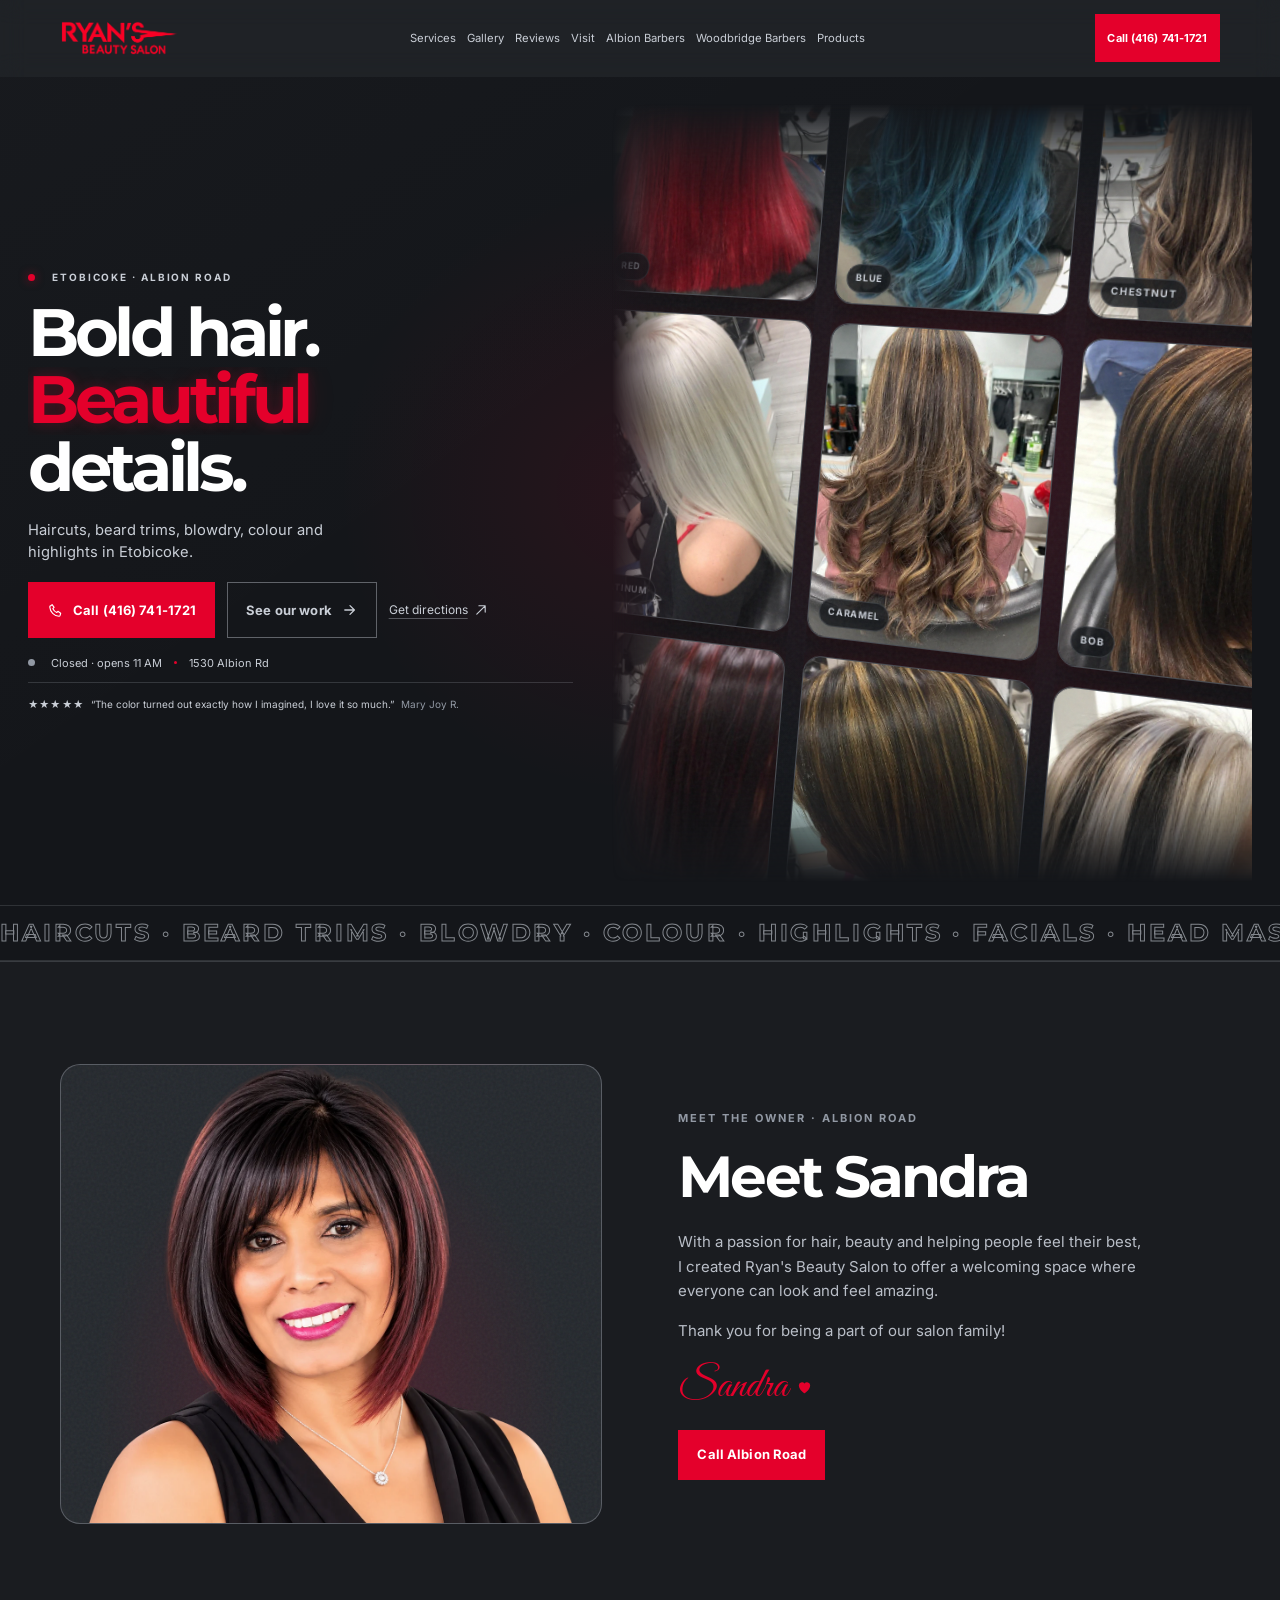
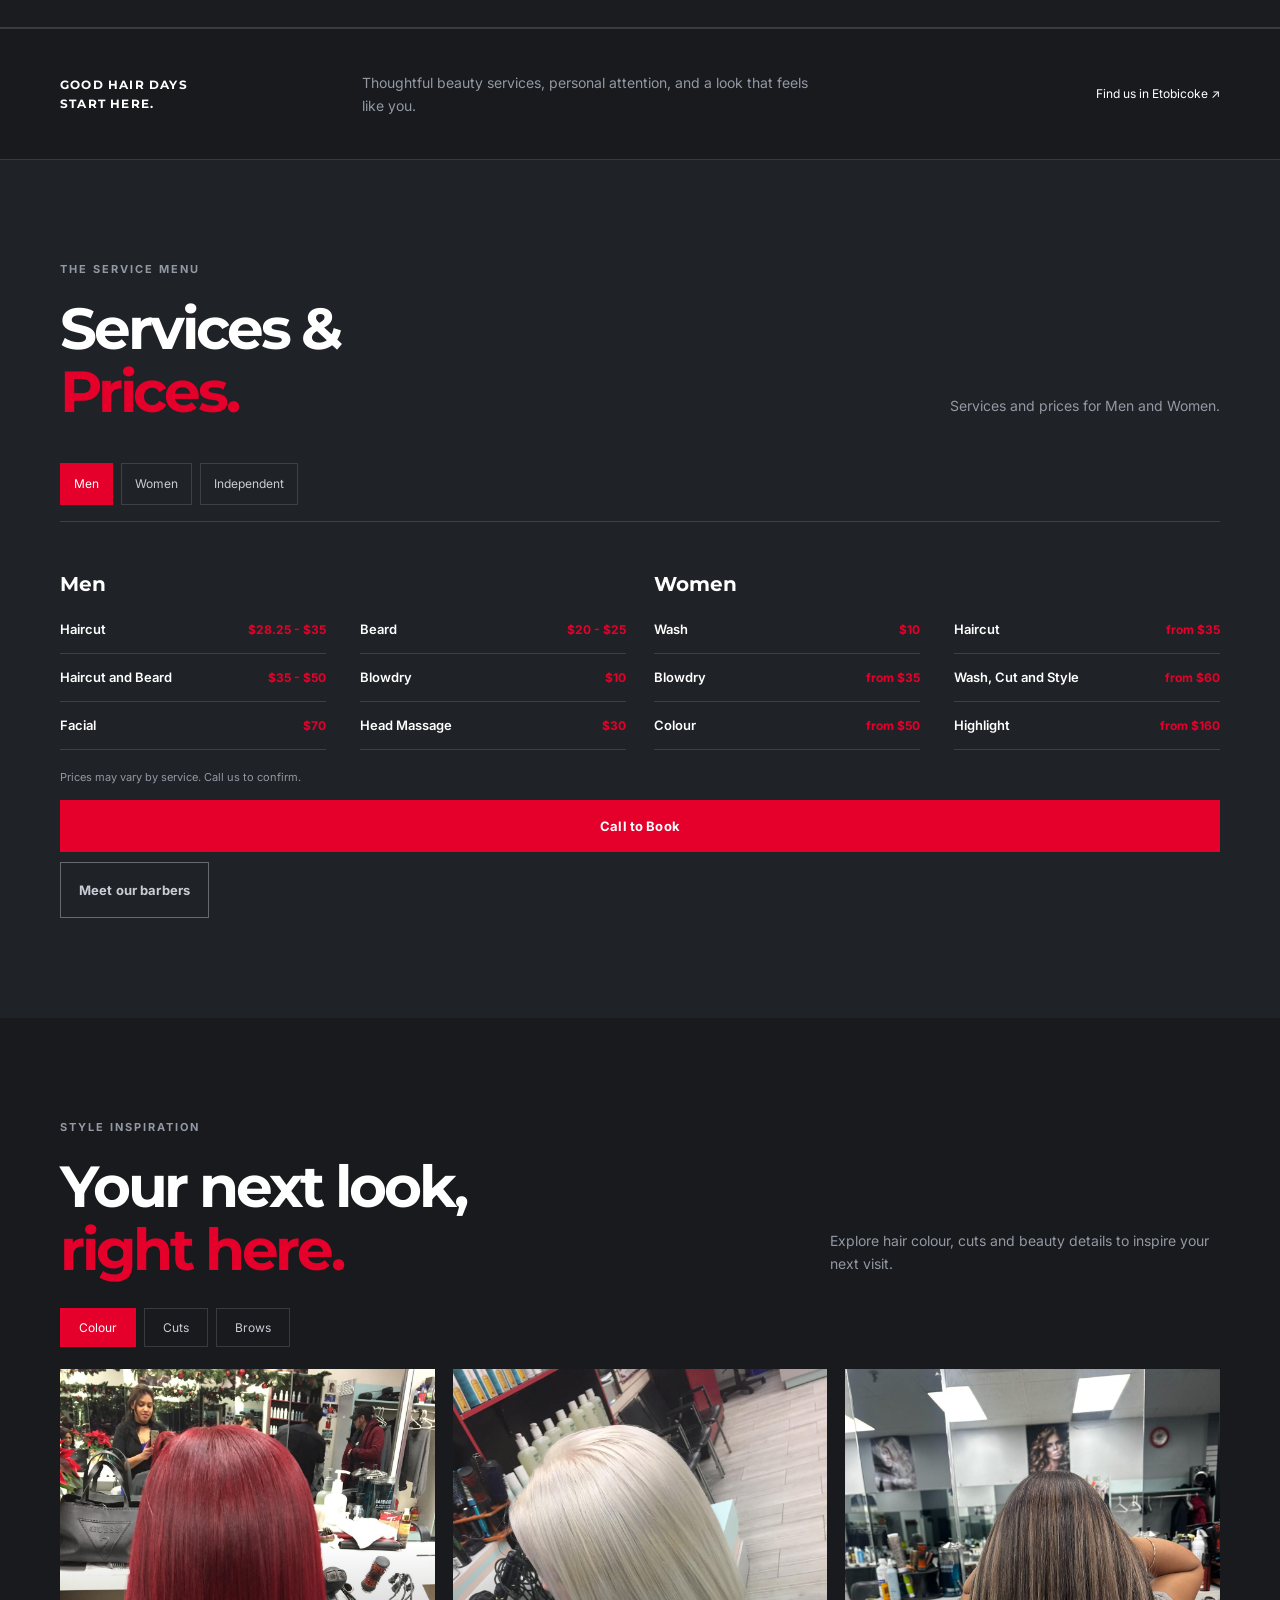
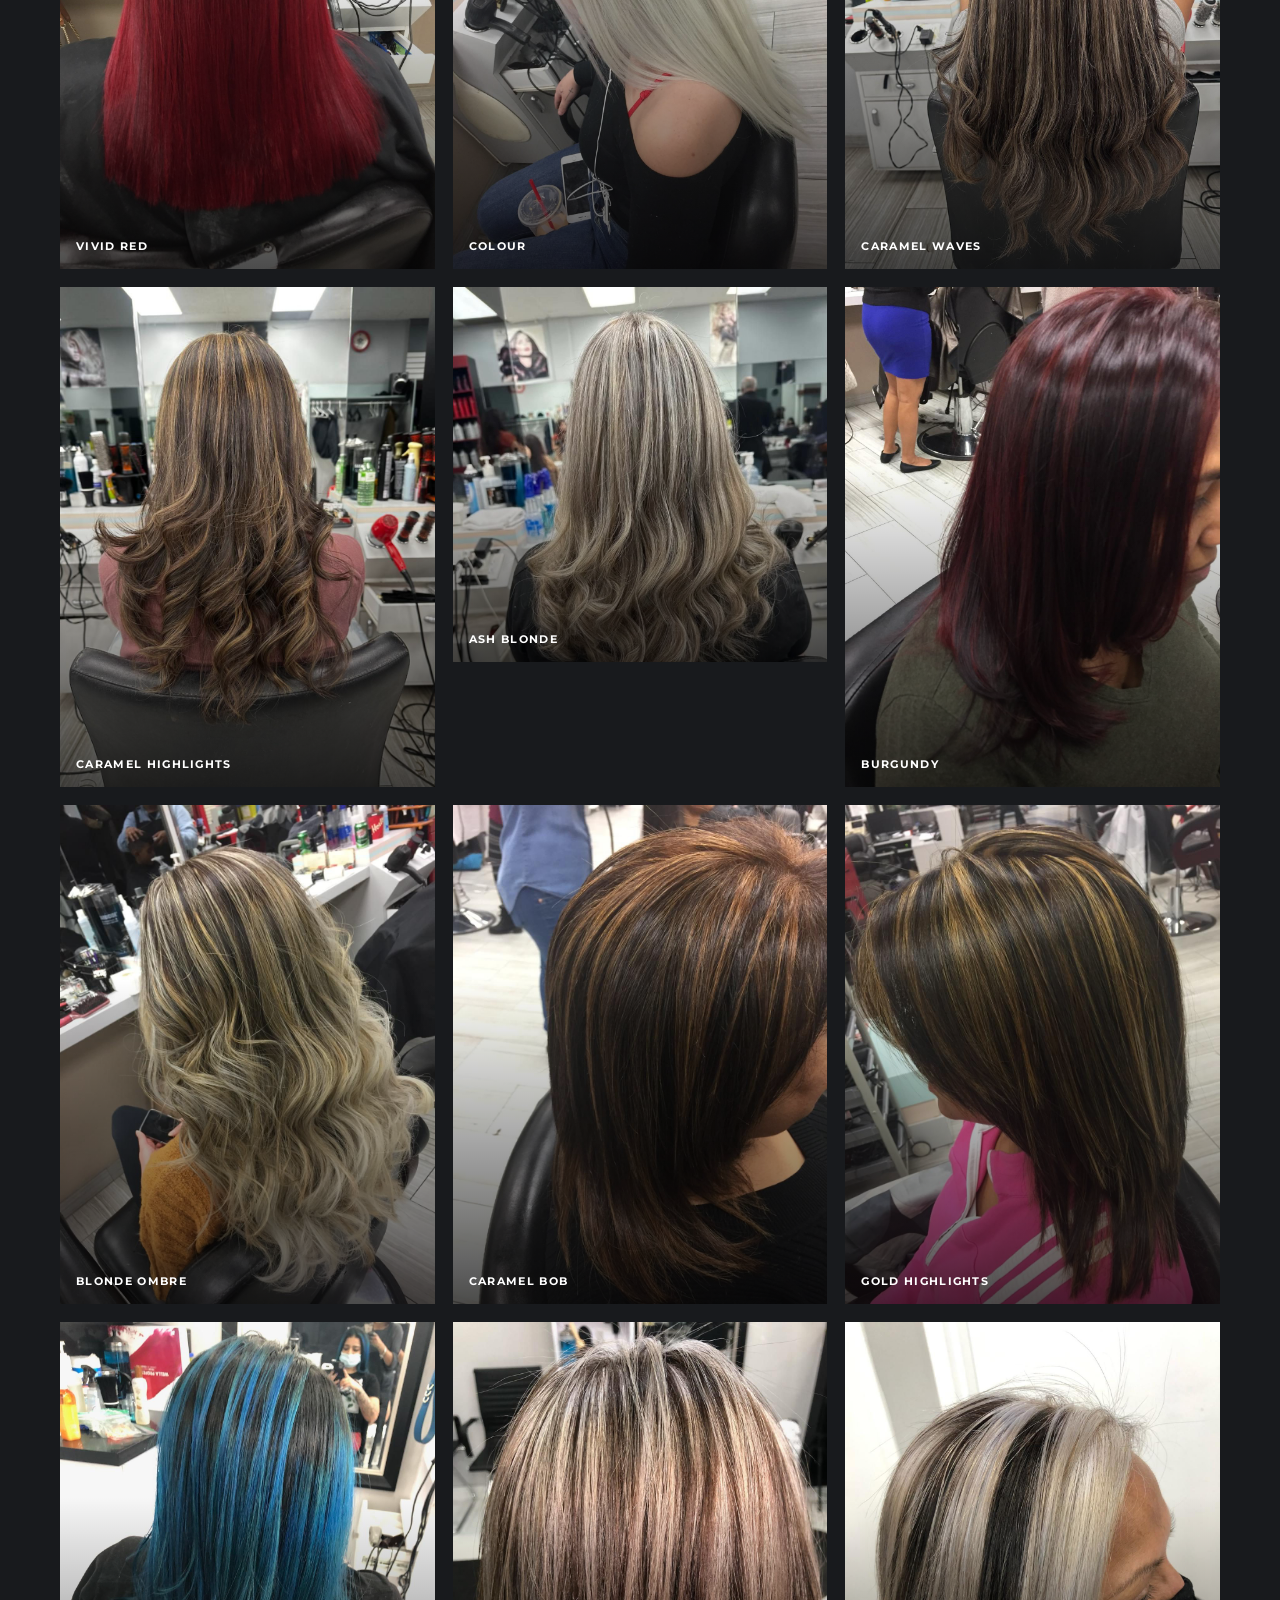
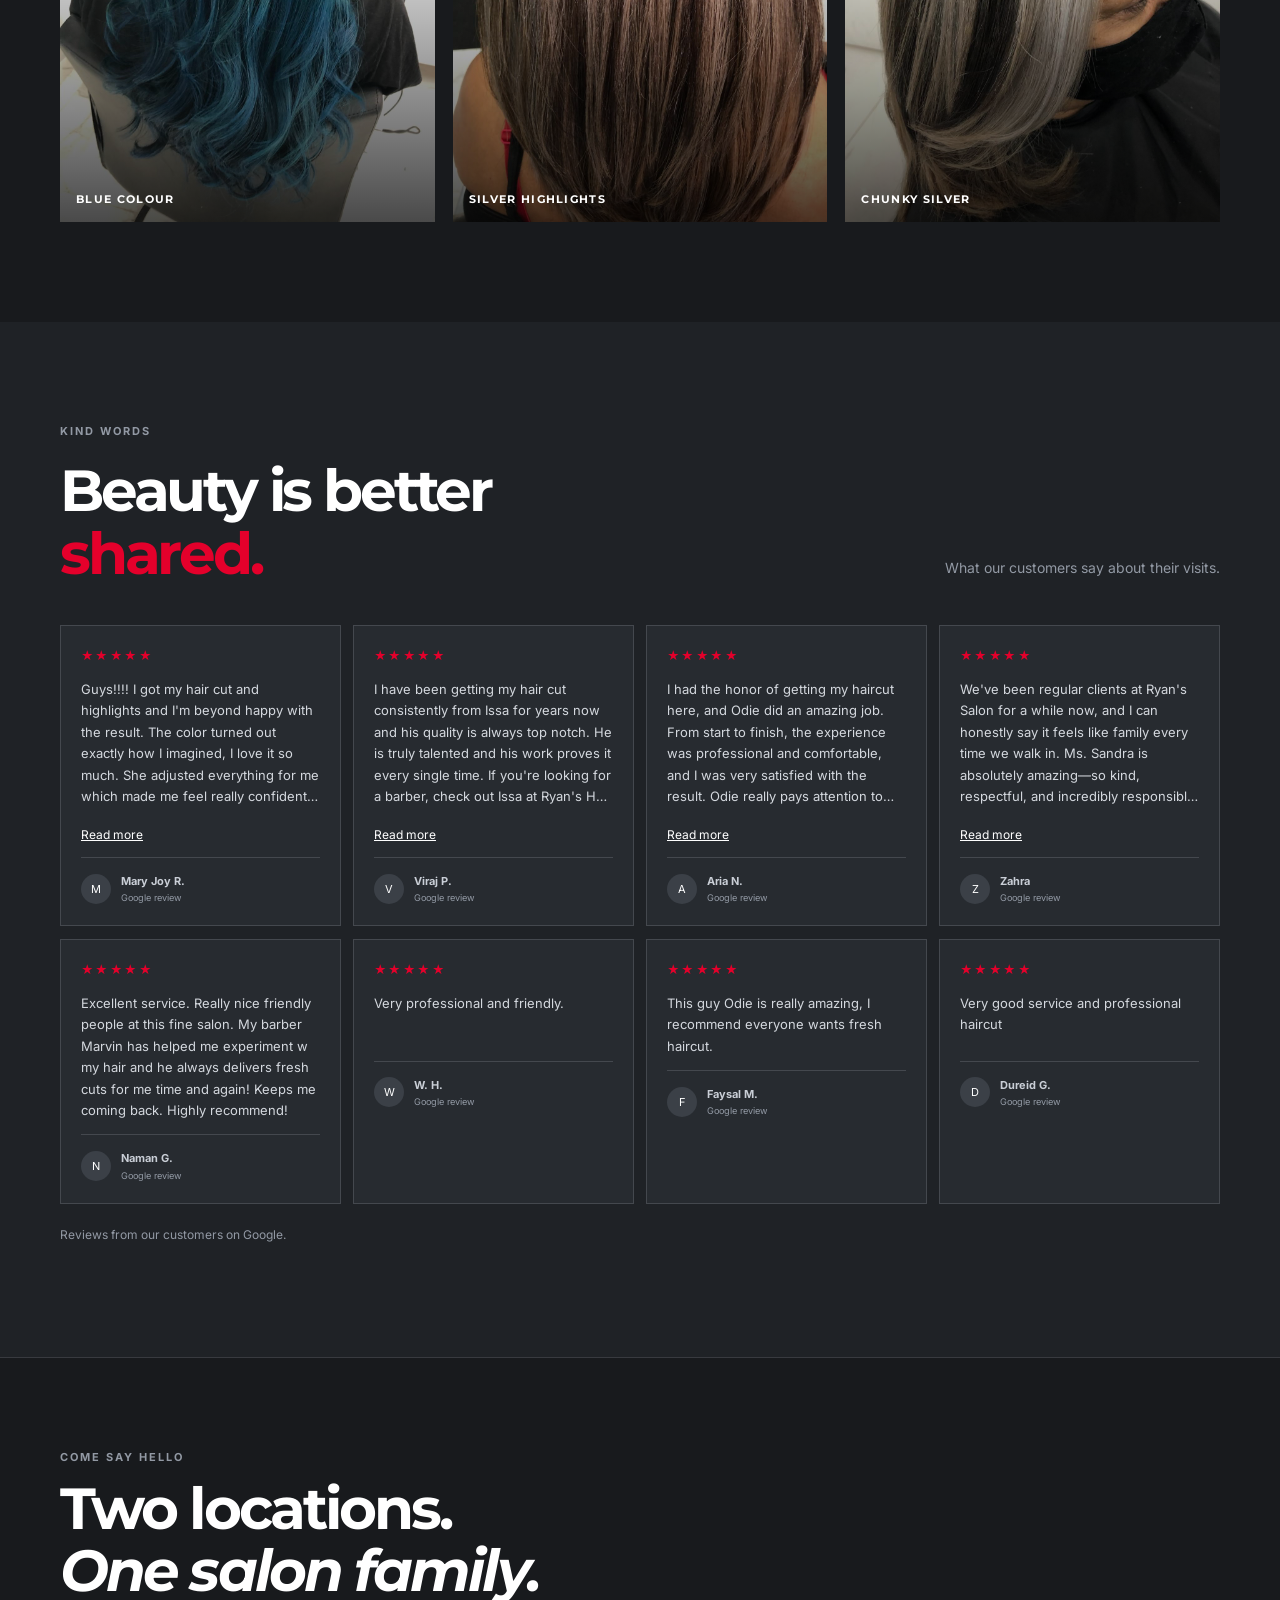
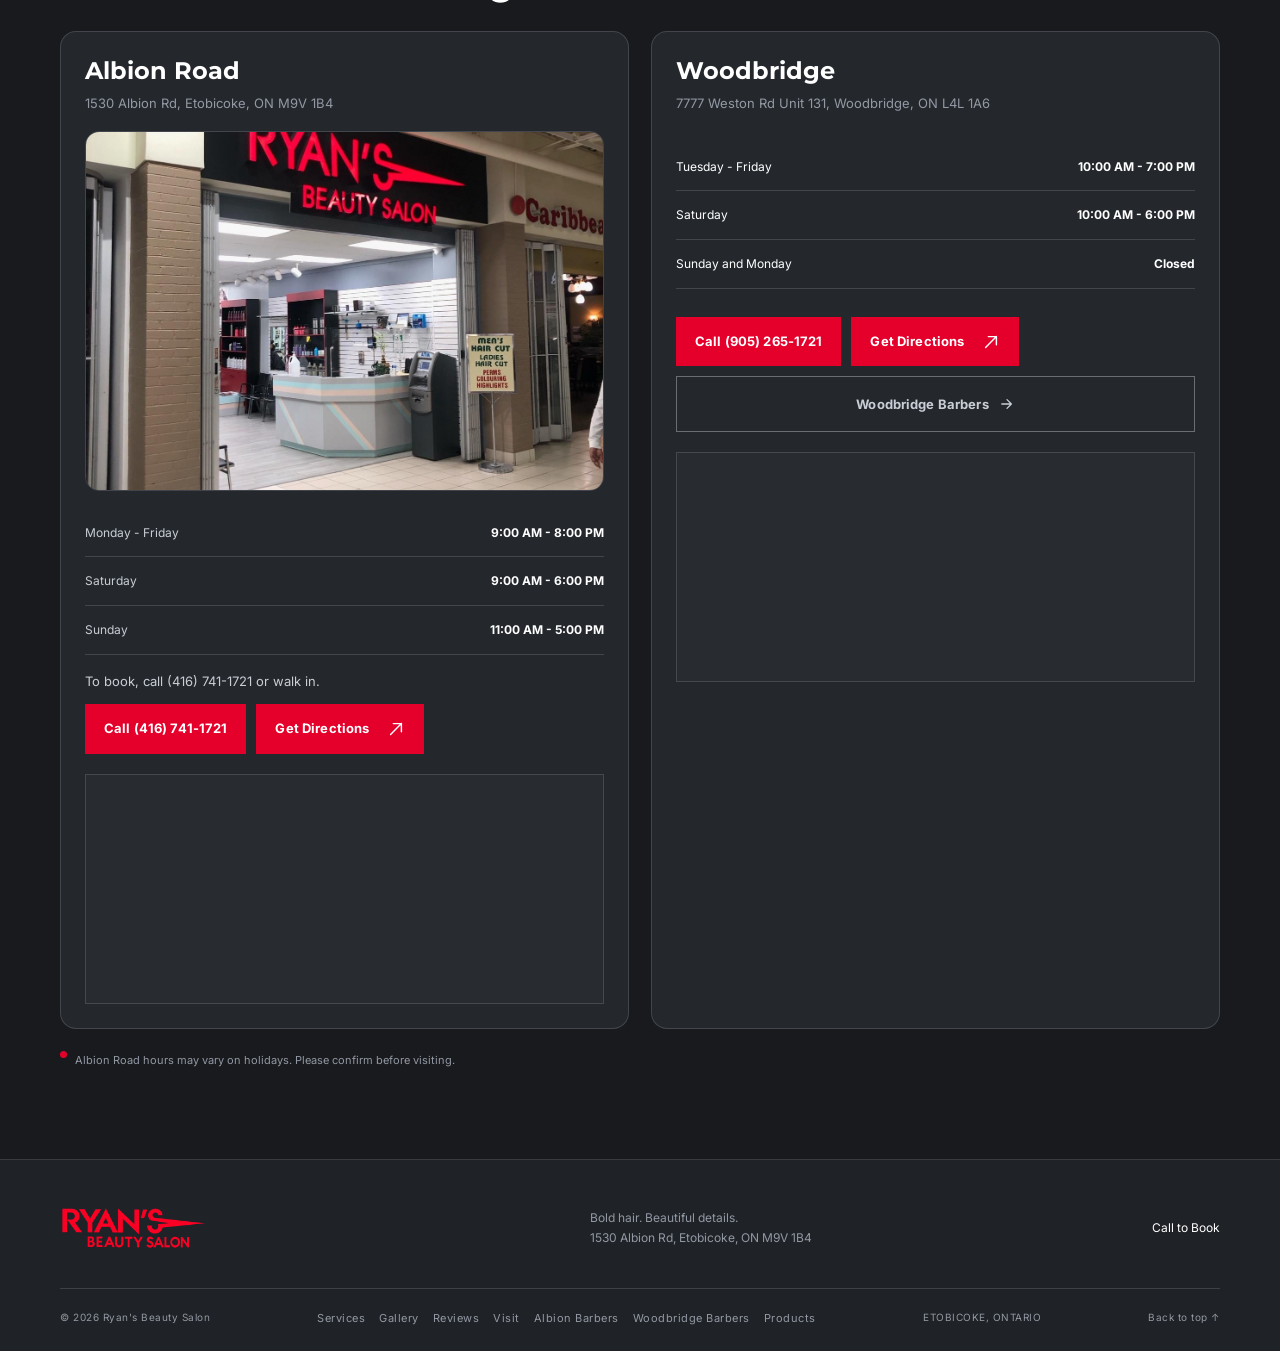
==== commit ec35f164: "Add Independent stylist service category" ====
--- a/index.html
+++ b/index.html
@@ -25,7 +25,7 @@
     <p class="mobile-carousel-hint" aria-hidden="true"><span class="mobile-carousel-hand">↔</span> Swipe</p>
     </div>
     <div class="hero-card-dots" aria-label="Choose hair colour photo"><button type="button" aria-label="Show red hair" data-hero-dot="0" class="active"></button><button type="button" aria-label="Show blue hair" data-hero-dot="1"></button><button type="button" aria-label="Show platinum blonde hair" data-hero-dot="2"></button><button type="button" aria-label="Show caramel hair" data-hero-dot="3"></button><button type="button" aria-label="Show blonde ombré hair" data-hero-dot="4"></button></div>
-  </div><div class="desktop-photo-wall" aria-label="Hair colour photo wall" aria-hidden="true"><div class="wall-tilt"><div class="wall-column wall-column-1" data-wall-column="1"><div class="wall-strip"><figure class="wall-card"><div class="wall-card-frame"><img src="/images/hero-red.jpg" alt="red hair colour" width="1200" height="1600" loading="lazy" decoding="async" style="--wall-position:50% 78%;--wall-scale:1.3"><span class="wall-card-label" aria-hidden="true">RED</span></div></figure><figure class="wall-card"><div class="wall-card-frame"><img src="/images/platinum-blonde.jpg" alt="platinum hair colour" width="1200" height="1600" loading="lazy" decoding="async" style="--wall-position:45% 60%;--wall-scale:1.3"><span class="wall-card-label" aria-hidden="true">PLATINUM</span></div></figure><figure class="wall-card"><div class="wall-card-frame"><img src="/images/burgundy-highlights.jpg" alt="burgundy hair colour" width="1200" height="1600" loading="lazy" decoding="async" style="--wall-position:50% 40%;--wall-scale:1.3"><span class="wall-card-label" aria-hidden="true">BURGUNDY</span></div></figure><figure class="wall-card"><div class="wall-card-frame"><img src="/images/silver-highlights.jpg" alt="silver hair colour" width="1200" height="1600" loading="lazy" decoding="async" style="--wall-position:50% 40%;--wall-scale:1.3"><span class="wall-card-label" aria-hidden="true">SILVER</span></div></figure><figure class="wall-card" aria-hidden="true"><div class="wall-card-frame"><img src="/images/hero-red.jpg" alt="" width="1200" height="1600" loading="lazy" decoding="async" style="--wall-position:50% 78%;--wall-scale:1.3"><span class="wall-card-label" aria-hidden="true">RED</span></div></figure><figure class="wall-card" aria-hidden="true"><div class="wall-card-frame"><img src="/images/platinum-blonde.jpg" alt="" width="1200" height="1600" loading="lazy" decoding="async" style="--wall-position:45% 60%;--wall-scale:1.3"><span class="wall-card-label" aria-hidden="true">PLATINUM</span></div></figure><figure class="wall-card" aria-hidden="true"><div class="wall-card-frame"><img src="/images/burgundy-highlights.jpg" alt="" width="1200" height="1600" loading="lazy" decoding="async" style="--wall-position:50% 40%;--wall-scale:1.3"><span class="wall-card-label" aria-hidden="true">BURGUNDY</span></div></figure><figure class="wall-card" aria-hidden="true"><div class="wall-card-frame"><img src="/images/silver-highlights.jpg" alt="" width="1200" height="1600" loading="lazy" decoding="async" style="--wall-position:50% 40%;--wall-scale:1.3"><span class="wall-card-label" aria-hidden="true">SILVER</span></div></figure></div></div><div class="wall-column wall-column-2" data-wall-column="2"><div class="wall-strip"><figure class="wall-card"><div class="wall-card-frame"><img src="/images/blue-colour.jpg" alt="blue hair colour" width="1200" height="1600" loading="lazy" decoding="async" style="--wall-position:50% 72%;--wall-scale:1.3"><span class="wall-card-label" aria-hidden="true">BLUE</span></div></figure><figure class="wall-card"><div class="wall-card-frame"><img src="/images/caramel-highlights-waves.jpg" alt="caramel hair colour" width="960" height="1280" loading="lazy" decoding="async" style="--wall-position:50% 78%;--wall-scale:1.3"><span class="wall-card-label" aria-hidden="true">CARAMEL</span></div></figure><figure class="wall-card"><div class="wall-card-frame"><img src="/images/gold-highlights-layers.jpg" alt="gold hair colour" width="960" height="1280" loading="lazy" decoding="async" style="--wall-position:50% 45%;--wall-scale:1.3"><span class="wall-card-label" aria-hidden="true">GOLD</span></div></figure><figure class="wall-card"><div class="wall-card-frame"><img src="/images/blonde-ombre.jpg" alt="ombre hair colour" width="960" height="1280" loading="lazy" decoding="async" style="--wall-position:50% 70%;--wall-scale:1.3"><span class="wall-card-label" aria-hidden="true">OMBRE</span></div></figure><figure class="wall-card" aria-hidden="true"><div class="wall-card-frame"><img src="/images/blue-colour.jpg" alt="" width="1200" height="1600" loading="lazy" decoding="async" style="--wall-position:50% 72%;--wall-scale:1.3"><span class="wall-card-label" aria-hidden="true">BLUE</span></div></figure><figure class="wall-card" aria-hidden="true"><div class="wall-card-frame"><img src="/images/caramel-highlights-waves.jpg" alt="" width="960" height="1280" loading="lazy" decoding="async" style="--wall-position:50% 78%;--wall-scale:1.3"><span class="wall-card-label" aria-hidden="true">CARAMEL</span></div></figure><figure class="wall-card" aria-hidden="true"><div class="wall-card-frame"><img src="/images/gold-highlights-layers.jpg" alt="" width="960" height="1280" loading="lazy" decoding="async" style="--wall-position:50% 45%;--wall-scale:1.3"><span class="wall-card-label" aria-hidden="true">GOLD</span></div></figure><figure class="wall-card" aria-hidden="true"><div class="wall-card-frame"><img src="/images/blonde-ombre.jpg" alt="" width="960" height="1280" loading="lazy" decoding="async" style="--wall-position:50% 70%;--wall-scale:1.3"><span class="wall-card-label" aria-hidden="true">OMBRE</span></div></figure></div></div><div class="wall-column wall-column-3" data-wall-column="3"><div class="wall-strip"><figure class="wall-card"><div class="wall-card-frame"><img src="/images/brunette-caramel-waves.jpg" alt="chestnut hair colour" width="1200" height="1600" loading="lazy" decoding="async" style="--wall-position:50% 72%;--wall-scale:1.3"><span class="wall-card-label" aria-hidden="true">CHESTNUT</span></div></figure><figure class="wall-card"><div class="wall-card-frame"><img src="/images/caramel-bob.jpg" alt="bob hair colour" width="960" height="1280" loading="lazy" decoding="async" style="--wall-position:50% 62%;--wall-scale:1.3"><span class="wall-card-label" aria-hidden="true">BOB</span></div></figure><figure class="wall-card"><div class="wall-card-frame"><img src="/images/silver-chunky-highlights.jpg" alt="block hair colour" width="1200" height="1600" loading="lazy" decoding="async" style="--wall-position:50% 35%;--wall-scale:1.3"><span class="wall-card-label" aria-hidden="true">BLOCK</span></div></figure><figure class="wall-card"><div class="wall-card-frame"><img src="/images/ash-blonde-balayage.jpg" alt="ash hair colour" width="1200" height="1600" loading="lazy" decoding="async" style="--wall-position:50% 0%;--wall-scale:1.35"><span class="wall-card-label" aria-hidden="true">ASH</span></div></figure><figure class="wall-card" aria-hidden="true"><div class="wall-card-frame"><img src="/images/brunette-caramel-waves.jpg" alt="" width="1200" height="1600" loading="lazy" decoding="async" style="--wall-position:50% 72%;--wall-scale:1.3"><span class="wall-card-label" aria-hidden="true">CHESTNUT</span></div></figure><figure class="wall-card" aria-hidden="true"><div class="wall-card-frame"><img src="/images/caramel-bob.jpg" alt="" width="960" height="1280" loading="lazy" decoding="async" style="--wall-position:50% 62%;--wall-scale:1.3"><span class="wall-card-label" aria-hidden="true">BOB</span></div></figure><figure class="wall-card" aria-hidden="true"><div class="wall-card-frame"><img src="/images/silver-chunky-highlights.jpg" alt="" width="1200" height="1600" loading="lazy" decoding="async" style="--wall-position:50% 35%;--wall-scale:1.3"><span class="wall-card-label" aria-hidden="true">BLOCK</span></div></figure><figure class="wall-card" aria-hidden="true"><div class="wall-card-frame"><img src="/images/ash-blonde-balayage.jpg" alt="" width="1200" height="1600" loading="lazy" decoding="async" style="--wall-position:50% 0%;--wall-scale:1.35"><span class="wall-card-label" aria-hidden="true">ASH</span></div></figure></div></div></div></div></section><div class="service-marquee" aria-label="Haircuts, beard trims, blowdry, colour, highlights, facials and head massage"><div class="service-marquee-track"><span>HAIRCUTS · BEARD TRIMS · BLOWDRY · COLOUR · HIGHLIGHTS · FACIALS · HEAD MASSAGE ·</span><span aria-hidden="true"> HAIRCUTS · BEARD TRIMS · BLOWDRY · COLOUR · HIGHLIGHTS · FACIALS · HEAD MASSAGE ·</span></div></div><section class="owner-section" id="owner"><div class="container owner-grid"><div class="owner-photo-panel"><img src="/owner-ryan.webp" alt="Sandra, owner of Ryan's Beauty Salon" width="1100" height="1047" loading="lazy" decoding="async"></div><div class="owner-copy"><p class="eyebrow">MEET THE OWNER · ALBION ROAD</p><h2>Meet Sandra</h2><p>With a passion for hair, beauty and helping people feel their best, I created Ryan's Beauty Salon to offer a welcoming space where everyone can look and feel amazing.</p><p>Thank you for being a part of our salon family!</p><div class="owner-signature">Sandra <svg viewBox="0 0 24 24" aria-hidden="true"><path d="M12 20s-8-4.7-8-11a4.5 4.5 0 0 1 8-2.8A4.5 4.5 0 0 1 20 9c0 6.3-8 11-8 11Z" fill="currentColor"/></svg></div><a class="button button-red" href="tel:+14167411721">Call Albion Road</a></div></div></section><section class="intro-band"><div class="container intro-inner"><p>GOOD HAIR DAYS<br>START HERE.</p><p>Thoughtful beauty services, personal attention, and a look that feels like you.</p><a href="#visit">Find us in Etobicoke ↗</a></div></section><section class="section container" id="services"><div class="section-heading"><div><p class="eyebrow">THE SERVICE MENU</p><h2>Services &amp;<br><em>Prices.</em></h2></div><p>Services and prices for Men and Women.</p></div><div class="service-tabs" role="tablist" aria-label="Service categories"><button type="button" class="service-tab active" role="tab" aria-selected="true" data-category="0">Men</button><button type="button" class="service-tab" role="tab" aria-selected="false" data-category="1">Women</button></div><div class="services-content"><section class="service-group" id="service-0"><h3>Men</h3><div class="service-list"><article class="service"><div><h4>Haircut</h4></div><strong>$28.25 - $35</strong></article><article class="service"><div><h4>Beard</h4></div><strong>$20 - $25</strong></article><article class="service"><div><h4>Haircut and Beard</h4></div><strong>$35 - $50</strong></article><article class="service"><div><h4>Blowdry</h4></div><strong>$10</strong></article><article class="service"><div><h4>Facial</h4></div><strong>$70</strong></article><article class="service"><div><h4>Head Massage</h4></div><strong>$30</strong></article></div></section><section class="service-group" id="service-1"><h3>Women</h3><div class="service-list"><article class="service"><div><h4>Wash</h4></div><strong>$10</strong></article><article class="service"><div><h4>Haircut</h4></div><strong>from $35</strong></article><article class="service"><div><h4>Blowdry</h4></div><strong>from $35</strong></article><article class="service"><div><h4>Wash, Cut and Style</h4></div><strong>from $60</strong></article><article class="service"><div><h4>Colour</h4></div><strong>from $50</strong></article><article class="service"><div><h4>Highlight</h4></div><strong>from $160</strong></article></div></section></div><p class="fine-print">Prices may vary by service. Call us to confirm.</p><div class="service-actions"><a class="button button-red service-call" href="tel:+14167411721">Call to Book</a><a class="button hero-ghost-cta service-barbers" href="/barbers.html">Meet our barbers</a></div></section><section class="section gallery-section" id="gallery"><div class="container"><div class="section-heading"><div><p class="eyebrow">STYLE INSPIRATION</p><h2>Your next look,<br><em>right here.</em></h2></div><p>Explore hair colour, cuts and beauty details to inspire your next visit.</p></div><div class="gallery-filters" role="group" aria-label="Filter photo gallery"><button class="gallery-filter active" type="button" data-filter="colour" aria-pressed="true">Colour</button><button class="gallery-filter" type="button" data-filter="cuts" aria-pressed="false">Cuts</button><button class="gallery-filter" type="button" data-filter="brows" aria-pressed="false">Brows</button></div><div class="gallery-grid"><button class="gallery-card" type="button" data-photo="/images/hero-red.jpg" data-alt="Vivid red straight hair colour" data-gallery="VIVID RED" data-category="colour" aria-label="Open vivid red straight hair colour photo"><img src="/images/hero-red.jpg" alt="Vivid red straight hair colour" loading="lazy" width="1200" height="1600" onerror="this.style.display='none';this.parentElement.classList.add('fallback-tile')"><span class="fallback-symbol" aria-hidden="true">✦</span><span class="gallery-label">VIVID RED</span></button><button class="gallery-card" type="button" data-photo="/images/platinum-blonde.jpg" data-alt="Platinum blonde hair colour" data-gallery="COLOUR" data-category="colour" aria-label="Open Platinum blonde hair colour photo"><img src="/images/platinum-blonde.jpg" alt="Platinum blonde hair colour" loading="lazy" width="1200" height="1600" onerror="this.style.display='none';this.parentElement.classList.add('fallback-tile')"><span class="fallback-symbol" aria-hidden="true">✦</span><span class="gallery-label">COLOUR</span></button><button class="gallery-card" type="button" data-photo="/images/brunette-caramel-waves.jpg" data-alt="Brunette hair with caramel waves" data-gallery="CARAMEL WAVES" data-category="colour" aria-label="Open Brunette hair with caramel waves photo"><img src="/images/brunette-caramel-waves.jpg" alt="Brunette hair with caramel waves" loading="lazy" width="1200" height="1600" onerror="this.style.display='none';this.parentElement.classList.add('fallback-tile')"><span class="fallback-symbol" aria-hidden="true">✦</span><span class="gallery-label">CARAMEL WAVES</span></button><button class="gallery-card" type="button" data-photo="/images/caramel-highlights-waves.jpg" data-alt="Caramel highlights on wavy hair" data-gallery="CARAMEL HIGHLIGHTS" data-category="colour" aria-label="Open Caramel highlights on wavy hair photo"><img src="/images/caramel-highlights-waves.jpg" alt="Caramel highlights on wavy hair" loading="lazy" width="960" height="1280" onerror="this.style.display='none';this.parentElement.classList.add('fallback-tile')"><span class="fallback-symbol" aria-hidden="true">✦</span><span class="gallery-label">CARAMEL HIGHLIGHTS</span></button><button class="gallery-card" type="button" data-photo="/images/ash-blonde-balayage.jpg" data-alt="Ash blonde balayage hair colour" data-gallery="ASH BLONDE" data-category="colour" aria-label="Open Ash blonde balayage hair colour photo"><img src="/images/ash-blonde-balayage.jpg" alt="Ash blonde balayage hair colour" loading="lazy" width="1200" height="1600" onerror="this.style.display='none';this.parentElement.classList.add('fallback-tile')"><span class="fallback-symbol" aria-hidden="true">✦</span><span class="gallery-label">ASH BLONDE</span></button><button class="gallery-card" type="button" data-photo="/images/burgundy-highlights.jpg" data-alt="Burgundy highlighted hair colour" data-gallery="BURGUNDY" data-category="colour" aria-label="Open Burgundy highlighted hair colour photo"><img src="/images/burgundy-highlights.jpg" alt="Burgundy highlighted hair colour" loading="lazy" width="1200" height="1600" onerror="this.style.display='none';this.parentElement.classList.add('fallback-tile')"><span class="fallback-symbol" aria-hidden="true">✦</span><span class="gallery-label">BURGUNDY</span></button><button class="gallery-card" type="button" data-photo="/images/blonde-ombre.jpg" data-alt="Blonde ombre hair colour" data-gallery="BLONDE OMBRE" data-category="colour" aria-label="Open Blonde ombre hair colour photo"><img src="/images/blonde-ombre.jpg" alt="Blonde ombre hair colour" loading="lazy" width="960" height="1280" onerror="this.style.display='none';this.parentElement.classList.add('fallback-tile')"><span class="fallback-symbol" aria-hidden="true">✦</span><span class="gallery-label">BLONDE OMBRE</span></button><button class="gallery-card" type="button" data-photo="/images/caramel-bob.jpg" data-alt="Caramel bob haircut" data-gallery="CARAMEL BOB" data-category="colour" aria-label="Open Caramel bob haircut photo"><img src="/images/caramel-bob.jpg" alt="Caramel bob haircut" loading="lazy" width="960" height="1280" onerror="this.style.display='none';this.parentElement.classList.add('fallback-tile')"><span class="fallback-symbol" aria-hidden="true">✦</span><span class="gallery-label">CARAMEL BOB</span></button><button class="gallery-card" type="button" data-photo="/images/gold-highlights-layers.jpg" data-alt="Golden highlights on layered hair" data-gallery="GOLD HIGHLIGHTS" data-category="colour" aria-label="Open Golden highlights on layered hair photo"><img src="/images/gold-highlights-layers.jpg" alt="Golden highlights on layered hair" loading="lazy" width="960" height="1280" onerror="this.style.display='none';this.parentElement.classList.add('fallback-tile')"><span class="fallback-symbol" aria-hidden="true">✦</span><span class="gallery-label">GOLD HIGHLIGHTS</span></button><button class="gallery-card" type="button" data-photo="/images/blue-colour.jpg" data-alt="Blue hair colour" data-gallery="BLUE COLOUR" data-category="colour" aria-label="Open Blue hair colour photo"><img src="/images/blue-colour.jpg" alt="Blue hair colour" loading="lazy" width="1200" height="1600" onerror="this.style.display='none';this.parentElement.classList.add('fallback-tile')"><span class="fallback-symbol" aria-hidden="true">✦</span><span class="gallery-label">BLUE COLOUR</span></button><button class="gallery-card" type="button" data-photo="/images/silver-highlights.jpg" data-alt="Silver highlights hair colour" data-gallery="SILVER HIGHLIGHTS" data-category="colour" aria-label="Open Silver highlights hair colour photo"><img src="/images/silver-highlights.jpg" alt="Silver highlights hair colour" loading="lazy" width="1200" height="1600" onerror="this.style.display='none';this.parentElement.classList.add('fallback-tile')"><span class="fallback-symbol" aria-hidden="true">✦</span><span class="gallery-label">SILVER HIGHLIGHTS</span></button><button class="gallery-card" type="button" data-photo="/images/silver-chunky-highlights.jpg" data-alt="Silver chunky highlights hair colour" data-gallery="CHUNKY SILVER" data-category="colour" aria-label="Open Silver chunky highlights hair colour photo"><img src="/images/silver-chunky-highlights.jpg" alt="Silver chunky highlights hair colour" loading="lazy" width="1200" height="1600" onerror="this.style.display='none';this.parentElement.classList.add('fallback-tile')"><span class="fallback-symbol" aria-hidden="true">✦</span><span class="gallery-label">CHUNKY SILVER</span></button><button class="gallery-card albion-cut-card" type="button" data-photo="/images/mens-fade.jpg" data-alt="Men's fade haircut" data-gallery="CUT" data-category="cuts" aria-label="Open Men's fade haircut photo" style="--cut-position:50% 35%"><img src="/images/mens-fade.jpg" alt="Men's fade haircut" loading="eager" width="1200" height="1600" onerror="this.style.display='none';this.parentElement.classList.add('fallback-tile')"><span class="fallback-symbol" aria-hidden="true">✦</span><span class="gallery-label">MEN'S FADE HAIRCUT</span></button><button class="gallery-card albion-cut-card" type="button" data-photo="/images/albion-cut-01-low-taper-pompadour-stubble.jpg" data-alt="Low taper pompadour haircut" data-gallery="CUT" data-category="cuts" aria-label="Open Low taper pompadour haircut photo" style="--cut-position:45% 35%"><img src="/images/albion-cut-01-low-taper-pompadour-stubble.jpg" alt="Low taper pompadour haircut" loading="eager" width="1200" height="1600" onerror="this.style.display='none';this.parentElement.classList.add('fallback-tile')"><span class="fallback-symbol" aria-hidden="true">✦</span><span class="gallery-label">LOW TAPER POMPADOUR HAIRCUT</span></button><button class="gallery-card albion-cut-card" type="button" data-photo="/images/albion-cut-02-textured-crop-high-fade-beard.jpg" data-alt="Textured crop high fade haircut" data-gallery="CUT" data-category="cuts" aria-label="Open Textured crop high fade haircut photo" style="--cut-position:40% 40%"><img src="/images/albion-cut-02-textured-crop-high-fade-beard.jpg" alt="Textured crop high fade haircut" loading="lazy" width="1200" height="1600" onerror="this.style.display='none';this.parentElement.classList.add('fallback-tile')"><span class="fallback-symbol" aria-hidden="true">✦</span><span class="gallery-label">TEXTURED CROP HIGH FADE HAIRCUT</span></button><button class="gallery-card albion-cut-card" type="button" data-photo="/images/albion-cut-03-slick-back-low-fade.jpg" data-alt="Slick back low fade haircut" data-gallery="CUT" data-category="cuts" aria-label="Open Slick back low fade haircut photo" style="--cut-position:60% 45%"><img src="/images/albion-cut-03-slick-back-low-fade.jpg" alt="Slick back low fade haircut" loading="lazy" width="1200" height="1600" onerror="this.style.display='none';this.parentElement.classList.add('fallback-tile')"><span class="fallback-symbol" aria-hidden="true">✦</span><span class="gallery-label">SLICK BACK LOW FADE HAIRCUT</span></button><button class="gallery-card albion-cut-card" type="button" data-photo="/images/albion-cut-04-low-taper-slick-back-beard.jpg" data-alt="Low taper slick back haircut" data-gallery="CUT" data-category="cuts" aria-label="Open Low taper slick back haircut photo" style="--cut-position:60% 40%"><img src="/images/albion-cut-04-low-taper-slick-back-beard.jpg" alt="Low taper slick back haircut" loading="lazy" width="1200" height="1600" onerror="this.style.display='none';this.parentElement.classList.add('fallback-tile')"><span class="fallback-symbol" aria-hidden="true">✦</span><span class="gallery-label">LOW TAPER SLICK BACK HAIRCUT</span></button><button class="gallery-card albion-cut-card" type="button" data-photo="/images/albion-cut-05-textured-fringe-taper-line-design.jpg" data-alt="Textured fringe taper haircut" data-gallery="CUT" data-category="cuts" aria-label="Open Textured fringe taper haircut photo" style="--cut-position:35% 40%"><img src="/images/albion-cut-05-textured-fringe-taper-line-design.jpg" alt="Textured fringe taper haircut" loading="lazy" width="1200" height="1600" onerror="this.style.display='none';this.parentElement.classList.add('fallback-tile')"><span class="fallback-symbol" aria-hidden="true">✦</span><span class="gallery-label">TEXTURED FRINGE TAPER HAIRCUT</span></button><button class="gallery-card albion-cut-card" type="button" data-photo="/images/albion-cut-06-side-part-hard-part-fade-beard.jpg" data-alt="Side part hard part fade haircut" data-gallery="CUT" data-category="cuts" aria-label="Open Side part hard part fade haircut photo" style="--cut-position:45% 45%"><img src="/images/albion-cut-06-side-part-hard-part-fade-beard.jpg" alt="Side part hard part fade haircut" loading="lazy" width="1200" height="1600" onerror="this.style.display='none';this.parentElement.classList.add('fallback-tile')"><span class="fallback-symbol" aria-hidden="true">✦</span><span class="gallery-label">SIDE PART HARD PART FADE HAIRCUT</span></button><button class="gallery-card albion-cut-card" type="button" data-photo="/images/albion-cut-07-textured-crop-skin-fade.jpg" data-alt="Textured crop skin fade haircut" data-gallery="CUT" data-category="cuts" aria-label="Open Textured crop skin fade haircut photo" style="--cut-position:45% 35%"><img src="/images/albion-cut-07-textured-crop-skin-fade.jpg" alt="Textured crop skin fade haircut" loading="lazy" width="1200" height="1600" onerror="this.style.display='none';this.parentElement.classList.add('fallback-tile')"><span class="fallback-symbol" aria-hidden="true">✦</span><span class="gallery-label">TEXTURED CROP SKIN FADE HAIRCUT</span></button><button class="gallery-card albion-cut-card" type="button" data-photo="/images/albion-cut-08-taper-fade-mullet-beard.jpg" data-alt="Taper fade mullet haircut" data-gallery="CUT" data-category="cuts" aria-label="Open Taper fade mullet haircut photo" style="--cut-position:60% 40%"><img src="/images/albion-cut-08-taper-fade-mullet-beard.jpg" alt="Taper fade mullet haircut" loading="lazy" width="1200" height="1600" onerror="this.style.display='none';this.parentElement.classList.add('fallback-tile')"><span class="fallback-symbol" aria-hidden="true">✦</span><span class="gallery-label">TAPER FADE MULLET HAIRCUT</span></button><button class="gallery-card albion-cut-card" type="button" data-photo="/images/albion-cut-09-curly-top-fade-beard.jpg" data-alt="Curly top fade haircut" data-gallery="CUT" data-category="cuts" aria-label="Open Curly top fade haircut photo" style="--cut-position:65% 45%"><img src="/images/albion-cut-09-curly-top-fade-beard.jpg" alt="Curly top fade haircut" loading="lazy" width="1200" height="1600" onerror="this.style.display='none';this.parentElement.classList.add('fallback-tile')"><span class="fallback-symbol" aria-hidden="true">✦</span><span class="gallery-label">CURLY TOP FADE HAIRCUT</span></button><button class="gallery-card" type="button" data-photo="/images/brows.jpg" data-alt="Eyebrow detail" data-gallery="BROWS" data-category="brows" aria-label="Open eyebrow detail photo"><img src="/images/brows.jpg" alt="Eyebrow detail" loading="lazy" width="712" height="1600" onerror="this.style.display='none';this.parentElement.classList.add('fallback-tile')"><span class="fallback-symbol" aria-hidden="true">✦</span><span class="gallery-label">BROWS</span></button></div></div></section><section class="section container reviews-section" id="reviews"><div class="section-heading"><div><p class="eyebrow">KIND WORDS</p><h2>Beauty is better<br><em>shared.</em></h2></div><p>What our customers say about their visits.</p></div><div class="review-grid"><article class="review-card"><div class="stars" aria-label="5 out of 5 stars"><span aria-hidden="true">★★★★★</span></div><p class="review-text">Guys!!!! I got my hair cut and highlights and I'm beyond happy with the result. The color turned out exactly how I imagined, I love it so much. She adjusted everything for me which made me feel really confident and taken care of. She's very professional. I'd definitely like to come back to her again. Highly recommend!! She's incredibly skilled and detail-oriented. The result looks polished and beautiful. Thank you so much Ryan's Salon</p><button class="review-expand" type="button" aria-expanded="false" hidden>Read more</button><div class="review-by"><span class="review-avatar">M</span><span><b>Mary Joy R.</b><small>Google review</small></span></div></article><article class="review-card"><div class="stars" aria-label="5 out of 5 stars"><span aria-hidden="true">★★★★★</span></div><p class="review-text">I have been getting my hair cut consistently from Issa for years now and his quality is always top notch. He is truly talented and his work proves it every single time. If you're looking for a barber, check out Issa at Ryan's Hair Salon. The best in the city!</p><button class="review-expand" type="button" aria-expanded="false" hidden>Read more</button><div class="review-by"><span class="review-avatar">V</span><span><b>Viraj P.</b><small>Google review</small></span></div></article><article class="review-card"><div class="stars" aria-label="5 out of 5 stars"><span aria-hidden="true">★★★★★</span></div><p class="review-text">I had the honor of getting my haircut here, and Odie did an amazing job. From start to finish, the experience was professional and comfortable, and I was very satisfied with the result. Odie really pays attention to detail and makes sure everything is done right. Highly recommend this place, especially if you book with Odie.</p><button class="review-expand" type="button" aria-expanded="false" hidden>Read more</button><div class="review-by"><span class="review-avatar">A</span><span><b>Aria N.</b><small>Google review</small></span></div></article><article class="review-card"><div class="stars" aria-label="5 out of 5 stars"><span aria-hidden="true">★★★★★</span></div><p class="review-text">We've been regular clients at Ryan's Salon for a while now, and I can honestly say it feels like family every time we walk in. Ms. Sandra is absolutely amazing—so kind, respectful, and incredibly responsible. She's always fair with pricing and genuinely cares about her clients. ... Kady is also wonderful—always polite and welcoming, which makes the whole experience even better. And a big thank you to Mr. Abraham, who takes great care of my mum's haircuts with such kindness and skill. I wholeheartedly recommend Ryan's Salon to all my family and friends. The team is talented, trustworthy, and truly treats you like one of their own. Keep up the amazing work!</p><button class="review-expand" type="button" aria-expanded="false" hidden>Read more</button><div class="review-by"><span class="review-avatar">Z</span><span><b>Zahra</b><small>Google review</small></span></div></article><article class="review-card"><div class="stars" aria-label="5 out of 5 stars"><span aria-hidden="true">★★★★★</span></div><p class="review-text">Excellent service. Really nice friendly people at this fine salon. My barber Marvin has helped me experiment w my hair and he always delivers fresh cuts for me time and again! Keeps me coming back. Highly recommend!</p><button class="review-expand" type="button" aria-expanded="false" hidden>Read more</button><div class="review-by"><span class="review-avatar">N</span><span><b>Naman G.</b><small>Google review</small></span></div></article><article class="review-card"><div class="stars" aria-label="5 out of 5 stars"><span aria-hidden="true">★★★★★</span></div><p class="review-text">Very professional and friendly.</p><button class="review-expand" type="button" aria-expanded="false" hidden>Read more</button><div class="review-by"><span class="review-avatar">W</span><span><b>W. H.</b><small>Google review</small></span></div></article><article class="review-card"><div class="stars" aria-label="5 out of 5 stars"><span aria-hidden="true">★★★★★</span></div><p class="review-text">This guy Odie is really amazing, I recommend everyone wants fresh haircut.</p><button class="review-expand" type="button" aria-expanded="false" hidden>Read more</button><div class="review-by"><span class="review-avatar">F</span><span><b>Faysal M.</b><small>Google review</small></span></div></article><article class="review-card"><div class="stars" aria-label="5 out of 5 stars"><span aria-hidden="true">★★★★★</span></div><p class="review-text">Very good service and professional haircut</p><button class="review-expand" type="button" aria-expanded="false" hidden>Read more</button><div class="review-by"><span class="review-avatar">D</span><span><b>Dureid G.</b><small>Google review</small></span></div></article></div><p class="review-attribution">Reviews from our customers on Google.</p></section><section class="visit-section" id="visit"><div class="container visit-container">
+  </div><div class="desktop-photo-wall" aria-label="Hair colour photo wall" aria-hidden="true"><div class="wall-tilt"><div class="wall-column wall-column-1" data-wall-column="1"><div class="wall-strip"><figure class="wall-card"><div class="wall-card-frame"><img src="/images/hero-red.jpg" alt="red hair colour" width="1200" height="1600" loading="lazy" decoding="async" style="--wall-position:50% 78%;--wall-scale:1.3"><span class="wall-card-label" aria-hidden="true">RED</span></div></figure><figure class="wall-card"><div class="wall-card-frame"><img src="/images/platinum-blonde.jpg" alt="platinum hair colour" width="1200" height="1600" loading="lazy" decoding="async" style="--wall-position:45% 60%;--wall-scale:1.3"><span class="wall-card-label" aria-hidden="true">PLATINUM</span></div></figure><figure class="wall-card"><div class="wall-card-frame"><img src="/images/burgundy-highlights.jpg" alt="burgundy hair colour" width="1200" height="1600" loading="lazy" decoding="async" style="--wall-position:50% 40%;--wall-scale:1.3"><span class="wall-card-label" aria-hidden="true">BURGUNDY</span></div></figure><figure class="wall-card"><div class="wall-card-frame"><img src="/images/silver-highlights.jpg" alt="silver hair colour" width="1200" height="1600" loading="lazy" decoding="async" style="--wall-position:50% 40%;--wall-scale:1.3"><span class="wall-card-label" aria-hidden="true">SILVER</span></div></figure><figure class="wall-card" aria-hidden="true"><div class="wall-card-frame"><img src="/images/hero-red.jpg" alt="" width="1200" height="1600" loading="lazy" decoding="async" style="--wall-position:50% 78%;--wall-scale:1.3"><span class="wall-card-label" aria-hidden="true">RED</span></div></figure><figure class="wall-card" aria-hidden="true"><div class="wall-card-frame"><img src="/images/platinum-blonde.jpg" alt="" width="1200" height="1600" loading="lazy" decoding="async" style="--wall-position:45% 60%;--wall-scale:1.3"><span class="wall-card-label" aria-hidden="true">PLATINUM</span></div></figure><figure class="wall-card" aria-hidden="true"><div class="wall-card-frame"><img src="/images/burgundy-highlights.jpg" alt="" width="1200" height="1600" loading="lazy" decoding="async" style="--wall-position:50% 40%;--wall-scale:1.3"><span class="wall-card-label" aria-hidden="true">BURGUNDY</span></div></figure><figure class="wall-card" aria-hidden="true"><div class="wall-card-frame"><img src="/images/silver-highlights.jpg" alt="" width="1200" height="1600" loading="lazy" decoding="async" style="--wall-position:50% 40%;--wall-scale:1.3"><span class="wall-card-label" aria-hidden="true">SILVER</span></div></figure></div></div><div class="wall-column wall-column-2" data-wall-column="2"><div class="wall-strip"><figure class="wall-card"><div class="wall-card-frame"><img src="/images/blue-colour.jpg" alt="blue hair colour" width="1200" height="1600" loading="lazy" decoding="async" style="--wall-position:50% 72%;--wall-scale:1.3"><span class="wall-card-label" aria-hidden="true">BLUE</span></div></figure><figure class="wall-card"><div class="wall-card-frame"><img src="/images/caramel-highlights-waves.jpg" alt="caramel hair colour" width="960" height="1280" loading="lazy" decoding="async" style="--wall-position:50% 78%;--wall-scale:1.3"><span class="wall-card-label" aria-hidden="true">CARAMEL</span></div></figure><figure class="wall-card"><div class="wall-card-frame"><img src="/images/gold-highlights-layers.jpg" alt="gold hair colour" width="960" height="1280" loading="lazy" decoding="async" style="--wall-position:50% 45%;--wall-scale:1.3"><span class="wall-card-label" aria-hidden="true">GOLD</span></div></figure><figure class="wall-card"><div class="wall-card-frame"><img src="/images/blonde-ombre.jpg" alt="ombre hair colour" width="960" height="1280" loading="lazy" decoding="async" style="--wall-position:50% 70%;--wall-scale:1.3"><span class="wall-card-label" aria-hidden="true">OMBRE</span></div></figure><figure class="wall-card" aria-hidden="true"><div class="wall-card-frame"><img src="/images/blue-colour.jpg" alt="" width="1200" height="1600" loading="lazy" decoding="async" style="--wall-position:50% 72%;--wall-scale:1.3"><span class="wall-card-label" aria-hidden="true">BLUE</span></div></figure><figure class="wall-card" aria-hidden="true"><div class="wall-card-frame"><img src="/images/caramel-highlights-waves.jpg" alt="" width="960" height="1280" loading="lazy" decoding="async" style="--wall-position:50% 78%;--wall-scale:1.3"><span class="wall-card-label" aria-hidden="true">CARAMEL</span></div></figure><figure class="wall-card" aria-hidden="true"><div class="wall-card-frame"><img src="/images/gold-highlights-layers.jpg" alt="" width="960" height="1280" loading="lazy" decoding="async" style="--wall-position:50% 45%;--wall-scale:1.3"><span class="wall-card-label" aria-hidden="true">GOLD</span></div></figure><figure class="wall-card" aria-hidden="true"><div class="wall-card-frame"><img src="/images/blonde-ombre.jpg" alt="" width="960" height="1280" loading="lazy" decoding="async" style="--wall-position:50% 70%;--wall-scale:1.3"><span class="wall-card-label" aria-hidden="true">OMBRE</span></div></figure></div></div><div class="wall-column wall-column-3" data-wall-column="3"><div class="wall-strip"><figure class="wall-card"><div class="wall-card-frame"><img src="/images/brunette-caramel-waves.jpg" alt="chestnut hair colour" width="1200" height="1600" loading="lazy" decoding="async" style="--wall-position:50% 72%;--wall-scale:1.3"><span class="wall-card-label" aria-hidden="true">CHESTNUT</span></div></figure><figure class="wall-card"><div class="wall-card-frame"><img src="/images/caramel-bob.jpg" alt="bob hair colour" width="960" height="1280" loading="lazy" decoding="async" style="--wall-position:50% 62%;--wall-scale:1.3"><span class="wall-card-label" aria-hidden="true">BOB</span></div></figure><figure class="wall-card"><div class="wall-card-frame"><img src="/images/silver-chunky-highlights.jpg" alt="block hair colour" width="1200" height="1600" loading="lazy" decoding="async" style="--wall-position:50% 35%;--wall-scale:1.3"><span class="wall-card-label" aria-hidden="true">BLOCK</span></div></figure><figure class="wall-card"><div class="wall-card-frame"><img src="/images/ash-blonde-balayage.jpg" alt="ash hair colour" width="1200" height="1600" loading="lazy" decoding="async" style="--wall-position:50% 0%;--wall-scale:1.35"><span class="wall-card-label" aria-hidden="true">ASH</span></div></figure><figure class="wall-card" aria-hidden="true"><div class="wall-card-frame"><img src="/images/brunette-caramel-waves.jpg" alt="" width="1200" height="1600" loading="lazy" decoding="async" style="--wall-position:50% 72%;--wall-scale:1.3"><span class="wall-card-label" aria-hidden="true">CHESTNUT</span></div></figure><figure class="wall-card" aria-hidden="true"><div class="wall-card-frame"><img src="/images/caramel-bob.jpg" alt="" width="960" height="1280" loading="lazy" decoding="async" style="--wall-position:50% 62%;--wall-scale:1.3"><span class="wall-card-label" aria-hidden="true">BOB</span></div></figure><figure class="wall-card" aria-hidden="true"><div class="wall-card-frame"><img src="/images/silver-chunky-highlights.jpg" alt="" width="1200" height="1600" loading="lazy" decoding="async" style="--wall-position:50% 35%;--wall-scale:1.3"><span class="wall-card-label" aria-hidden="true">BLOCK</span></div></figure><figure class="wall-card" aria-hidden="true"><div class="wall-card-frame"><img src="/images/ash-blonde-balayage.jpg" alt="" width="1200" height="1600" loading="lazy" decoding="async" style="--wall-position:50% 0%;--wall-scale:1.35"><span class="wall-card-label" aria-hidden="true">ASH</span></div></figure></div></div></div></div></section><div class="service-marquee" aria-label="Haircuts, beard trims, blowdry, colour, highlights, facials and head massage"><div class="service-marquee-track"><span>HAIRCUTS · BEARD TRIMS · BLOWDRY · COLOUR · HIGHLIGHTS · FACIALS · HEAD MASSAGE ·</span><span aria-hidden="true"> HAIRCUTS · BEARD TRIMS · BLOWDRY · COLOUR · HIGHLIGHTS · FACIALS · HEAD MASSAGE ·</span></div></div><section class="owner-section" id="owner"><div class="container owner-grid"><div class="owner-photo-panel"><img src="/owner-ryan.webp" alt="Sandra, owner of Ryan's Beauty Salon" width="1100" height="1047" loading="lazy" decoding="async"></div><div class="owner-copy"><p class="eyebrow">MEET THE OWNER · ALBION ROAD</p><h2>Meet Sandra</h2><p>With a passion for hair, beauty and helping people feel their best, I created Ryan's Beauty Salon to offer a welcoming space where everyone can look and feel amazing.</p><p>Thank you for being a part of our salon family!</p><div class="owner-signature">Sandra <svg viewBox="0 0 24 24" aria-hidden="true"><path d="M12 20s-8-4.7-8-11a4.5 4.5 0 0 1 8-2.8A4.5 4.5 0 0 1 20 9c0 6.3-8 11-8 11Z" fill="currentColor"/></svg></div><a class="button button-red" href="tel:+14167411721">Call Albion Road</a></div></div></section><section class="intro-band"><div class="container intro-inner"><p>GOOD HAIR DAYS<br>START HERE.</p><p>Thoughtful beauty services, personal attention, and a look that feels like you.</p><a href="#visit">Find us in Etobicoke ↗</a></div></section><section class="section container" id="services"><div class="section-heading"><div><p class="eyebrow">THE SERVICE MENU</p><h2>Services &amp;<br><em>Prices.</em></h2></div><p>Services and prices for Men and Women.</p></div><div class="service-tabs" role="tablist" aria-label="Service categories"><button type="button" class="service-tab active" role="tab" aria-selected="true" aria-pressed="true" data-category="0">Men</button><button type="button" class="service-tab" role="tab" aria-selected="false" aria-pressed="false" data-category="1">Women</button><button type="button" class="service-tab" role="tab" aria-selected="false" aria-pressed="false" data-category="2">Independent</button></div><div class="services-content"><section class="service-group" id="service-0"><h3>Men</h3><div class="service-list"><article class="service"><div><h4>Haircut</h4></div><strong>$28.25 - $35</strong></article><article class="service"><div><h4>Beard</h4></div><strong>$20 - $25</strong></article><article class="service"><div><h4>Haircut and Beard</h4></div><strong>$35 - $50</strong></article><article class="service"><div><h4>Blowdry</h4></div><strong>$10</strong></article><article class="service"><div><h4>Facial</h4></div><strong>$70</strong></article><article class="service"><div><h4>Head Massage</h4></div><strong>$30</strong></article></div></section><section class="service-group" id="service-1"><h3>Women</h3><div class="service-list"><article class="service"><div><h4>Wash</h4></div><strong>$10</strong></article><article class="service"><div><h4>Haircut</h4></div><strong>from $35</strong></article><article class="service"><div><h4>Blowdry</h4></div><strong>from $35</strong></article><article class="service"><div><h4>Wash, Cut and Style</h4></div><strong>from $60</strong></article><article class="service"><div><h4>Colour</h4></div><strong>from $50</strong></article><article class="service"><div><h4>Highlight</h4></div><strong>from $160</strong></article></div></section></div><section class="independent-panel" id="service-independent" aria-labelledby="independent-heading"><h3 class="independent-static-heading" id="independent-heading">Independent</h3><article class="barber-card barber-card-ewan independent-card"><div class="barber-photo"><img src="/images/independent-yela-albion.webp" alt="Portrait of Yela" width="1200" height="1147" loading="lazy" decoding="async"></div><div class="barber-card-body"><h2>Yela</h2><p class="independent-label">Independent</p><p class="independent-location">At our Albion Road location</p><p class="independent-description">Yela works independently at our Albion Road location and sees her own clients. She offers women's services.</p><p class="independent-description">Her services and pricing are separate from the salon menu.</p><a class="button button-red barber-book" href="tel:+14167411721">Call to ask about Yela</a><p class="barber-note">Albion Road: (416) 741-1721</p></div></article></section><p class="fine-print">Prices may vary by service. Call us to confirm.</p><div class="service-actions"><a class="button button-red service-call" href="tel:+14167411721">Call to Book</a><a class="button hero-ghost-cta service-barbers" href="/barbers.html">Meet our barbers</a></div></section><section class="section gallery-section" id="gallery"><div class="container"><div class="section-heading"><div><p class="eyebrow">STYLE INSPIRATION</p><h2>Your next look,<br><em>right here.</em></h2></div><p>Explore hair colour, cuts and beauty details to inspire your next visit.</p></div><div class="gallery-filters" role="group" aria-label="Filter photo gallery"><button class="gallery-filter active" type="button" data-filter="colour" aria-pressed="true">Colour</button><button class="gallery-filter" type="button" data-filter="cuts" aria-pressed="false">Cuts</button><button class="gallery-filter" type="button" data-filter="brows" aria-pressed="false">Brows</button></div><div class="gallery-grid"><button class="gallery-card" type="button" data-photo="/images/hero-red.jpg" data-alt="Vivid red straight hair colour" data-gallery="VIVID RED" data-category="colour" aria-label="Open vivid red straight hair colour photo"><img src="/images/hero-red.jpg" alt="Vivid red straight hair colour" loading="lazy" width="1200" height="1600" onerror="this.style.display='none';this.parentElement.classList.add('fallback-tile')"><span class="fallback-symbol" aria-hidden="true">✦</span><span class="gallery-label">VIVID RED</span></button><button class="gallery-card" type="button" data-photo="/images/platinum-blonde.jpg" data-alt="Platinum blonde hair colour" data-gallery="COLOUR" data-category="colour" aria-label="Open Platinum blonde hair colour photo"><img src="/images/platinum-blonde.jpg" alt="Platinum blonde hair colour" loading="lazy" width="1200" height="1600" onerror="this.style.display='none';this.parentElement.classList.add('fallback-tile')"><span class="fallback-symbol" aria-hidden="true">✦</span><span class="gallery-label">COLOUR</span></button><button class="gallery-card" type="button" data-photo="/images/brunette-caramel-waves.jpg" data-alt="Brunette hair with caramel waves" data-gallery="CARAMEL WAVES" data-category="colour" aria-label="Open Brunette hair with caramel waves photo"><img src="/images/brunette-caramel-waves.jpg" alt="Brunette hair with caramel waves" loading="lazy" width="1200" height="1600" onerror="this.style.display='none';this.parentElement.classList.add('fallback-tile')"><span class="fallback-symbol" aria-hidden="true">✦</span><span class="gallery-label">CARAMEL WAVES</span></button><button class="gallery-card" type="button" data-photo="/images/caramel-highlights-waves.jpg" data-alt="Caramel highlights on wavy hair" data-gallery="CARAMEL HIGHLIGHTS" data-category="colour" aria-label="Open Caramel highlights on wavy hair photo"><img src="/images/caramel-highlights-waves.jpg" alt="Caramel highlights on wavy hair" loading="lazy" width="960" height="1280" onerror="this.style.display='none';this.parentElement.classList.add('fallback-tile')"><span class="fallback-symbol" aria-hidden="true">✦</span><span class="gallery-label">CARAMEL HIGHLIGHTS</span></button><button class="gallery-card" type="button" data-photo="/images/ash-blonde-balayage.jpg" data-alt="Ash blonde balayage hair colour" data-gallery="ASH BLONDE" data-category="colour" aria-label="Open Ash blonde balayage hair colour photo"><img src="/images/ash-blonde-balayage.jpg" alt="Ash blonde balayage hair colour" loading="lazy" width="1200" height="1600" onerror="this.style.display='none';this.parentElement.classList.add('fallback-tile')"><span class="fallback-symbol" aria-hidden="true">✦</span><span class="gallery-label">ASH BLONDE</span></button><button class="gallery-card" type="button" data-photo="/images/burgundy-highlights.jpg" data-alt="Burgundy highlighted hair colour" data-gallery="BURGUNDY" data-category="colour" aria-label="Open Burgundy highlighted hair colour photo"><img src="/images/burgundy-highlights.jpg" alt="Burgundy highlighted hair colour" loading="lazy" width="1200" height="1600" onerror="this.style.display='none';this.parentElement.classList.add('fallback-tile')"><span class="fallback-symbol" aria-hidden="true">✦</span><span class="gallery-label">BURGUNDY</span></button><button class="gallery-card" type="button" data-photo="/images/blonde-ombre.jpg" data-alt="Blonde ombre hair colour" data-gallery="BLONDE OMBRE" data-category="colour" aria-label="Open Blonde ombre hair colour photo"><img src="/images/blonde-ombre.jpg" alt="Blonde ombre hair colour" loading="lazy" width="960" height="1280" onerror="this.style.display='none';this.parentElement.classList.add('fallback-tile')"><span class="fallback-symbol" aria-hidden="true">✦</span><span class="gallery-label">BLONDE OMBRE</span></button><button class="gallery-card" type="button" data-photo="/images/caramel-bob.jpg" data-alt="Caramel bob haircut" data-gallery="CARAMEL BOB" data-category="colour" aria-label="Open Caramel bob haircut photo"><img src="/images/caramel-bob.jpg" alt="Caramel bob haircut" loading="lazy" width="960" height="1280" onerror="this.style.display='none';this.parentElement.classList.add('fallback-tile')"><span class="fallback-symbol" aria-hidden="true">✦</span><span class="gallery-label">CARAMEL BOB</span></button><button class="gallery-card" type="button" data-photo="/images/gold-highlights-layers.jpg" data-alt="Golden highlights on layered hair" data-gallery="GOLD HIGHLIGHTS" data-category="colour" aria-label="Open Golden highlights on layered hair photo"><img src="/images/gold-highlights-layers.jpg" alt="Golden highlights on layered hair" loading="lazy" width="960" height="1280" onerror="this.style.display='none';this.parentElement.classList.add('fallback-tile')"><span class="fallback-symbol" aria-hidden="true">✦</span><span class="gallery-label">GOLD HIGHLIGHTS</span></button><button class="gallery-card" type="button" data-photo="/images/blue-colour.jpg" data-alt="Blue hair colour" data-gallery="BLUE COLOUR" data-category="colour" aria-label="Open Blue hair colour photo"><img src="/images/blue-colour.jpg" alt="Blue hair colour" loading="lazy" width="1200" height="1600" onerror="this.style.display='none';this.parentElement.classList.add('fallback-tile')"><span class="fallback-symbol" aria-hidden="true">✦</span><span class="gallery-label">BLUE COLOUR</span></button><button class="gallery-card" type="button" data-photo="/images/silver-highlights.jpg" data-alt="Silver highlights hair colour" data-gallery="SILVER HIGHLIGHTS" data-category="colour" aria-label="Open Silver highlights hair colour photo"><img src="/images/silver-highlights.jpg" alt="Silver highlights hair colour" loading="lazy" width="1200" height="1600" onerror="this.style.display='none';this.parentElement.classList.add('fallback-tile')"><span class="fallback-symbol" aria-hidden="true">✦</span><span class="gallery-label">SILVER HIGHLIGHTS</span></button><button class="gallery-card" type="button" data-photo="/images/silver-chunky-highlights.jpg" data-alt="Silver chunky highlights hair colour" data-gallery="CHUNKY SILVER" data-category="colour" aria-label="Open Silver chunky highlights hair colour photo"><img src="/images/silver-chunky-highlights.jpg" alt="Silver chunky highlights hair colour" loading="lazy" width="1200" height="1600" onerror="this.style.display='none';this.parentElement.classList.add('fallback-tile')"><span class="fallback-symbol" aria-hidden="true">✦</span><span class="gallery-label">CHUNKY SILVER</span></button><button class="gallery-card albion-cut-card" type="button" data-photo="/images/mens-fade.jpg" data-alt="Men's fade haircut" data-gallery="CUT" data-category="cuts" aria-label="Open Men's fade haircut photo" style="--cut-position:50% 35%"><img src="/images/mens-fade.jpg" alt="Men's fade haircut" loading="eager" width="1200" height="1600" onerror="this.style.display='none';this.parentElement.classList.add('fallback-tile')"><span class="fallback-symbol" aria-hidden="true">✦</span><span class="gallery-label">MEN'S FADE HAIRCUT</span></button><button class="gallery-card albion-cut-card" type="button" data-photo="/images/albion-cut-01-low-taper-pompadour-stubble.jpg" data-alt="Low taper pompadour haircut" data-gallery="CUT" data-category="cuts" aria-label="Open Low taper pompadour haircut photo" style="--cut-position:45% 35%"><img src="/images/albion-cut-01-low-taper-pompadour-stubble.jpg" alt="Low taper pompadour haircut" loading="eager" width="1200" height="1600" onerror="this.style.display='none';this.parentElement.classList.add('fallback-tile')"><span class="fallback-symbol" aria-hidden="true">✦</span><span class="gallery-label">LOW TAPER POMPADOUR HAIRCUT</span></button><button class="gallery-card albion-cut-card" type="button" data-photo="/images/albion-cut-02-textured-crop-high-fade-beard.jpg" data-alt="Textured crop high fade haircut" data-gallery="CUT" data-category="cuts" aria-label="Open Textured crop high fade haircut photo" style="--cut-position:40% 40%"><img src="/images/albion-cut-02-textured-crop-high-fade-beard.jpg" alt="Textured crop high fade haircut" loading="lazy" width="1200" height="1600" onerror="this.style.display='none';this.parentElement.classList.add('fallback-tile')"><span class="fallback-symbol" aria-hidden="true">✦</span><span class="gallery-label">TEXTURED CROP HIGH FADE HAIRCUT</span></button><button class="gallery-card albion-cut-card" type="button" data-photo="/images/albion-cut-03-slick-back-low-fade.jpg" data-alt="Slick back low fade haircut" data-gallery="CUT" data-category="cuts" aria-label="Open Slick back low fade haircut photo" style="--cut-position:60% 45%"><img src="/images/albion-cut-03-slick-back-low-fade.jpg" alt="Slick back low fade haircut" loading="lazy" width="1200" height="1600" onerror="this.style.display='none';this.parentElement.classList.add('fallback-tile')"><span class="fallback-symbol" aria-hidden="true">✦</span><span class="gallery-label">SLICK BACK LOW FADE HAIRCUT</span></button><button class="gallery-card albion-cut-card" type="button" data-photo="/images/albion-cut-04-low-taper-slick-back-beard.jpg" data-alt="Low taper slick back haircut" data-gallery="CUT" data-category="cuts" aria-label="Open Low taper slick back haircut photo" style="--cut-position:60% 40%"><img src="/images/albion-cut-04-low-taper-slick-back-beard.jpg" alt="Low taper slick back haircut" loading="lazy" width="1200" height="1600" onerror="this.style.display='none';this.parentElement.classList.add('fallback-tile')"><span class="fallback-symbol" aria-hidden="true">✦</span><span class="gallery-label">LOW TAPER SLICK BACK HAIRCUT</span></button><button class="gallery-card albion-cut-card" type="button" data-photo="/images/albion-cut-05-textured-fringe-taper-line-design.jpg" data-alt="Textured fringe taper haircut" data-gallery="CUT" data-category="cuts" aria-label="Open Textured fringe taper haircut photo" style="--cut-position:35% 40%"><img src="/images/albion-cut-05-textured-fringe-taper-line-design.jpg" alt="Textured fringe taper haircut" loading="lazy" width="1200" height="1600" onerror="this.style.display='none';this.parentElement.classList.add('fallback-tile')"><span class="fallback-symbol" aria-hidden="true">✦</span><span class="gallery-label">TEXTURED FRINGE TAPER HAIRCUT</span></button><button class="gallery-card albion-cut-card" type="button" data-photo="/images/albion-cut-06-side-part-hard-part-fade-beard.jpg" data-alt="Side part hard part fade haircut" data-gallery="CUT" data-category="cuts" aria-label="Open Side part hard part fade haircut photo" style="--cut-position:45% 45%"><img src="/images/albion-cut-06-side-part-hard-part-fade-beard.jpg" alt="Side part hard part fade haircut" loading="lazy" width="1200" height="1600" onerror="this.style.display='none';this.parentElement.classList.add('fallback-tile')"><span class="fallback-symbol" aria-hidden="true">✦</span><span class="gallery-label">SIDE PART HARD PART FADE HAIRCUT</span></button><button class="gallery-card albion-cut-card" type="button" data-photo="/images/albion-cut-07-textured-crop-skin-fade.jpg" data-alt="Textured crop skin fade haircut" data-gallery="CUT" data-category="cuts" aria-label="Open Textured crop skin fade haircut photo" style="--cut-position:45% 35%"><img src="/images/albion-cut-07-textured-crop-skin-fade.jpg" alt="Textured crop skin fade haircut" loading="lazy" width="1200" height="1600" onerror="this.style.display='none';this.parentElement.classList.add('fallback-tile')"><span class="fallback-symbol" aria-hidden="true">✦</span><span class="gallery-label">TEXTURED CROP SKIN FADE HAIRCUT</span></button><button class="gallery-card albion-cut-card" type="button" data-photo="/images/albion-cut-08-taper-fade-mullet-beard.jpg" data-alt="Taper fade mullet haircut" data-gallery="CUT" data-category="cuts" aria-label="Open Taper fade mullet haircut photo" style="--cut-position:60% 40%"><img src="/images/albion-cut-08-taper-fade-mullet-beard.jpg" alt="Taper fade mullet haircut" loading="lazy" width="1200" height="1600" onerror="this.style.display='none';this.parentElement.classList.add('fallback-tile')"><span class="fallback-symbol" aria-hidden="true">✦</span><span class="gallery-label">TAPER FADE MULLET HAIRCUT</span></button><button class="gallery-card albion-cut-card" type="button" data-photo="/images/albion-cut-09-curly-top-fade-beard.jpg" data-alt="Curly top fade haircut" data-gallery="CUT" data-category="cuts" aria-label="Open Curly top fade haircut photo" style="--cut-position:65% 45%"><img src="/images/albion-cut-09-curly-top-fade-beard.jpg" alt="Curly top fade haircut" loading="lazy" width="1200" height="1600" onerror="this.style.display='none';this.parentElement.classList.add('fallback-tile')"><span class="fallback-symbol" aria-hidden="true">✦</span><span class="gallery-label">CURLY TOP FADE HAIRCUT</span></button><button class="gallery-card" type="button" data-photo="/images/brows.jpg" data-alt="Eyebrow detail" data-gallery="BROWS" data-category="brows" aria-label="Open eyebrow detail photo"><img src="/images/brows.jpg" alt="Eyebrow detail" loading="lazy" width="712" height="1600" onerror="this.style.display='none';this.parentElement.classList.add('fallback-tile')"><span class="fallback-symbol" aria-hidden="true">✦</span><span class="gallery-label">BROWS</span></button></div></div></section><section class="section container reviews-section" id="reviews"><div class="section-heading"><div><p class="eyebrow">KIND WORDS</p><h2>Beauty is better<br><em>shared.</em></h2></div><p>What our customers say about their visits.</p></div><div class="review-grid"><article class="review-card"><div class="stars" aria-label="5 out of 5 stars"><span aria-hidden="true">★★★★★</span></div><p class="review-text">Guys!!!! I got my hair cut and highlights and I'm beyond happy with the result. The color turned out exactly how I imagined, I love it so much. She adjusted everything for me which made me feel really confident and taken care of. She's very professional. I'd definitely like to come back to her again. Highly recommend!! She's incredibly skilled and detail-oriented. The result looks polished and beautiful. Thank you so much Ryan's Salon</p><button class="review-expand" type="button" aria-expanded="false" hidden>Read more</button><div class="review-by"><span class="review-avatar">M</span><span><b>Mary Joy R.</b><small>Google review</small></span></div></article><article class="review-card"><div class="stars" aria-label="5 out of 5 stars"><span aria-hidden="true">★★★★★</span></div><p class="review-text">I have been getting my hair cut consistently from Issa for years now and his quality is always top notch. He is truly talented and his work proves it every single time. If you're looking for a barber, check out Issa at Ryan's Hair Salon. The best in the city!</p><button class="review-expand" type="button" aria-expanded="false" hidden>Read more</button><div class="review-by"><span class="review-avatar">V</span><span><b>Viraj P.</b><small>Google review</small></span></div></article><article class="review-card"><div class="stars" aria-label="5 out of 5 stars"><span aria-hidden="true">★★★★★</span></div><p class="review-text">I had the honor of getting my haircut here, and Odie did an amazing job. From start to finish, the experience was professional and comfortable, and I was very satisfied with the result. Odie really pays attention to detail and makes sure everything is done right. Highly recommend this place, especially if you book with Odie.</p><button class="review-expand" type="button" aria-expanded="false" hidden>Read more</button><div class="review-by"><span class="review-avatar">A</span><span><b>Aria N.</b><small>Google review</small></span></div></article><article class="review-card"><div class="stars" aria-label="5 out of 5 stars"><span aria-hidden="true">★★★★★</span></div><p class="review-text">We've been regular clients at Ryan's Salon for a while now, and I can honestly say it feels like family every time we walk in. Ms. Sandra is absolutely amazing—so kind, respectful, and incredibly responsible. She's always fair with pricing and genuinely cares about her clients. ... Kady is also wonderful—always polite and welcoming, which makes the whole experience even better. And a big thank you to Mr. Abraham, who takes great care of my mum's haircuts with such kindness and skill. I wholeheartedly recommend Ryan's Salon to all my family and friends. The team is talented, trustworthy, and truly treats you like one of their own. Keep up the amazing work!</p><button class="review-expand" type="button" aria-expanded="false" hidden>Read more</button><div class="review-by"><span class="review-avatar">Z</span><span><b>Zahra</b><small>Google review</small></span></div></article><article class="review-card"><div class="stars" aria-label="5 out of 5 stars"><span aria-hidden="true">★★★★★</span></div><p class="review-text">Excellent service. Really nice friendly people at this fine salon. My barber Marvin has helped me experiment w my hair and he always delivers fresh cuts for me time and again! Keeps me coming back. Highly recommend!</p><button class="review-expand" type="button" aria-expanded="false" hidden>Read more</button><div class="review-by"><span class="review-avatar">N</span><span><b>Naman G.</b><small>Google review</small></span></div></article><article class="review-card"><div class="stars" aria-label="5 out of 5 stars"><span aria-hidden="true">★★★★★</span></div><p class="review-text">Very professional and friendly.</p><button class="review-expand" type="button" aria-expanded="false" hidden>Read more</button><div class="review-by"><span class="review-avatar">W</span><span><b>W. H.</b><small>Google review</small></span></div></article><article class="review-card"><div class="stars" aria-label="5 out of 5 stars"><span aria-hidden="true">★★★★★</span></div><p class="review-text">This guy Odie is really amazing, I recommend everyone wants fresh haircut.</p><button class="review-expand" type="button" aria-expanded="false" hidden>Read more</button><div class="review-by"><span class="review-avatar">F</span><span><b>Faysal M.</b><small>Google review</small></span></div></article><article class="review-card"><div class="stars" aria-label="5 out of 5 stars"><span aria-hidden="true">★★★★★</span></div><p class="review-text">Very good service and professional haircut</p><button class="review-expand" type="button" aria-expanded="false" hidden>Read more</button><div class="review-by"><span class="review-avatar">D</span><span><b>Dureid G.</b><small>Google review</small></span></div></article></div><p class="review-attribution">Reviews from our customers on Google.</p></section><section class="visit-section" id="visit"><div class="container visit-container">
 <p class="eyebrow">COME SAY HELLO</p><h2 class="visit-title">Two locations.<br><em>One salon family.</em></h2>
 <div class="location-tabs" role="tablist" aria-label="Salon locations"><button type="button" role="tab" id="location-tab-albion" aria-controls="location-panel-albion" aria-selected="true" class="location-tab active" data-location-tab="albion">Albion Road</button><button type="button" role="tab" id="location-tab-woodbridge" aria-controls="location-panel-woodbridge" aria-selected="false" class="location-tab" data-location-tab="woodbridge">Woodbridge</button></div>
 <div class="location-grid">
--- a/styles.css
+++ b/styles.css
@@ -420,3 +420,71 @@
 @media(min-width:768px){.nav{gap:clamp(8px,1.1vw,14px)}.nav-links{gap:clamp(7px,.85vw,12px);font-size:clamp(10px,.88vw,12px);white-space:nowrap}.nav-links a{white-space:nowrap}.nav .brand{flex:0 1 150px;max-width:150px}.nav .brand-logo{max-width:100%;height:auto}.nav-book{flex:0 0 auto;padding-inline:clamp(9px,1vw,14px);font-size:clamp(10px,.86vw,12px)}}
 .footer-links{display:flex;flex-wrap:wrap;gap:8px 14px;font-size:11px}.footer-links a{white-space:nowrap}
 @media(max-width:767px){.footer-links{justify-content:flex-start;gap:10px 14px}.footer-links a{min-height:48px;display:inline-flex;align-items:center}}
+
+
+/* Shared Albion Cuts tab presentation */
+.gallery-card.albion-cut-card{aspect-ratio:3/4;min-height:0;padding:16px;border:1px solid rgba(201,206,214,.72);border-radius:14px;overflow:hidden;}
+.gallery-card.albion-cut-card img{object-position:var(--cut-position,50% 40%);aspect-ratio:3/4;object-fit:cover;}
+@media(max-width:767px){.gallery-section .gallery-grid{grid-template-columns:repeat(2,minmax(0,1fr));gap:10px}.gallery-card.albion-cut-card{padding:12px}}
+@media(min-width:768px){.gallery-section .gallery-grid{grid-template-columns:repeat(3,minmax(0,1fr));gap:18px}}
+
+/* Albion Barbers page */
+.albion-barber-feature{display:flex;justify-content:center;margin:0 auto 42px;max-width:440px}
+.albion-abhi-card{width:100%;max-width:420px}
+.albion-abhi-card .barber-photo{aspect-ratio:1200/1125;background:radial-gradient(ellipse at 50% 38%,rgba(228,0,43,.28),transparent 68%),#171a1e}
+.albion-abhi-card .barber-photo img{object-fit:contain;object-position:center top}
+.albion-phone-note,.albion-address-note{font-size:12px;color:var(--dim);margin:10px 0 0}
+.albion-address-note a{color:var(--silver);text-decoration:underline;text-underline-offset:3px}
+.albion-work-grid{grid-template-columns:repeat(3,minmax(0,1fr))}
+.albion-work-tile{aspect-ratio:3/4;border-radius:14px}
+.albion-work-tile img{aspect-ratio:3/4}
+.albion-closing{display:flex;align-items:center;justify-content:space-between;gap:20px}
+.albion-closing-actions{display:flex;gap:10px;min-width:42%}
+.albion-closing-actions .button{width:100%;min-height:52px}
+@media(max-width:767px){.albion-work-grid{grid-template-columns:repeat(2,minmax(0,1fr));gap:12px}.albion-closing{align-items:stretch;flex-direction:column}.albion-closing-actions{flex-direction:column;min-width:0}.albion-closing-actions .button{width:100%}}
+/* Products page */
+.products-grid{display:grid;grid-template-columns:repeat(4,minmax(0,1fr));gap:18px}
+.product-card{min-width:0;display:flex;flex-direction:column;padding:12px;border:1px solid rgba(201,206,214,.55);border-radius:20px;background:linear-gradient(155deg,#292d33,var(--panel));position:relative;overflow:hidden;transform-style:preserve-3d;transition:transform .24s ease,opacity .55s ease}
+.product-card:after{content:"";position:absolute;inset:0;pointer-events:none;opacity:.06;background-image:url("data:image/svg+xml,%3Csvg xmlns='http://www.w3.org/2000/svg' viewBox='0 0 180 180'%3E%3Cfilter id='g'%3E%3CfeTurbulence type='fractalNoise' baseFrequency='.85' numOctaves='3' stitchTiles='stitch'/%3E%3C/filter%3E%3Crect width='100%25' height='100%25' filter='url(%23g)'/%3E%3C/svg%3E")}
+.product-photo-frame{position:relative;aspect-ratio:4/5;overflow:hidden;border:1px solid rgba(201,206,214,.72);border-radius:18px;background:#171a1e}
+.product-photo-frame:after{content:"";position:absolute;inset:0;pointer-events:none;opacity:.07;background-image:url("data:image/svg+xml,%3Csvg xmlns='http://www.w3.org/2000/svg' viewBox='0 0 180 180'%3E%3Cfilter id='g'%3E%3CfeTurbulence type='fractalNoise' baseFrequency='.85' numOctaves='3' stitchTiles='stitch'/%3E%3C/filter%3E%3Crect width='100%25' height='100%25' filter='url(%23g)'/%3E%3C/svg%3E")}
+.product-photo-frame img{display:block;width:100%;height:100%;object-fit:cover;object-position:var(--product-position,50% 55%)}
+.product-wax-frame img{object-position:50% 38%;transform:scale(1.12);transform-origin:50% 0}
+.product-card-copy{position:relative;z-index:1;display:flex;flex-direction:column;flex:1;padding:14px 5px 5px}
+.product-card h2{font:700 clamp(14px,1.2vw,17px)/1.35 var(--head);color:#fff;margin:0 0 8px}
+.product-size{font-size:12px;color:var(--dim);margin:0}
+.product-price{font-size:13px;font-weight:700;color:var(--red);margin:auto 0 0;padding-top:13px}
+.product-price.is-muted{color:var(--dim);font-weight:500}
+.products-booking{margin:28px 0 0;padding:24px;background:#191c20;border:1px solid var(--line);border-radius:18px;text-align:center}
+.products-booking p{margin:0 0 12px;color:var(--silver)}
+.products-booking .button{width:100%;max-width:440px;min-height:52px}
+.products-booking .products-phone-note{margin:12px 0 0;font-size:12px;color:var(--dim)}
+@media(min-width:768px) and (max-width:1099px){.products-grid{grid-template-columns:repeat(3,minmax(0,1fr))}}
+@media(max-width:767px){.products-grid{grid-template-columns:repeat(2,minmax(0,1fr));gap:10px}.product-card{padding:8px}.product-photo-frame{border-radius:14px}.product-card-copy{padding:12px 3px 4px}.product-card h2{font-size:13px}}
+
+
+@media(min-width:768px){.nav{gap:clamp(8px,1.1vw,14px)}.nav-links{gap:clamp(7px,.85vw,12px);font-size:clamp(10px,.88vw,12px);white-space:nowrap;flex:1;justify-content:center;min-width:0}.nav-links a{white-space:nowrap}.nav .brand{flex:0 1 120px;max-width:120px}.nav .brand-logo{width:120px;max-width:100%;height:38px}.nav-book{flex:0 0 auto;padding-inline:clamp(8px,.9vw,12px);font-size:clamp(10px,.86vw,12px)}}
+
+/* Independent stylist service card and responsive service menu */
+@media(min-width:768px){
+  #services .services-content{display:grid;grid-template-columns:repeat(2,minmax(0,1fr));gap:28px}
+  #services .independent-panel{margin-top:0}
+  #services .independent-card{width:min(100%,440px)}
+}
+@media(min-width:768px) and (max-width:1099px){
+  #services .service-list{grid-template-columns:1fr}
+}
+@media(max-width:767px){
+  #services .service-tabs{display:grid;grid-template-columns:repeat(3,minmax(0,1fr));gap:6px;overflow:visible;padding-bottom:12px}
+  #services .service-tab{min-width:0;width:100%;min-height:48px;padding:8px 3px;font-size:clamp(10px,3.2vw,12px);letter-spacing:-.02em;white-space:nowrap}
+  #services .services-content{display:grid;grid-template-columns:minmax(0,1fr)}
+  #services .independent-card{width:100%}
+}
+#services .independent-panel[hidden],#services .services-content[hidden]{display:none!important}
+#services .independent-static-heading{font:700 20px var(--head);color:#fff;margin:24px 0 10px}
+#services .independent-card{margin:0;max-width:440px}
+#services .independent-label{display:inline-flex;align-self:flex-start;width:max-content;margin:0 0 8px;padding:4px 10px;border:1px solid rgba(228,0,43,.65);border-radius:999px;color:#fff;background:rgba(228,0,43,.14);font-size:10px;font-weight:700;letter-spacing:.08em;text-transform:uppercase}
+#services .independent-location{margin:0 0 12px;color:var(--dim);font-size:12px}
+#services .independent-description{margin:0 0 9px;color:var(--silver);font-size:13px;line-height:1.6}
+#services .independent-card .barber-book{width:100%;min-height:52px;height:52px;margin-top:14px}
+#services .independent-card .barber-note{font-size:12px}
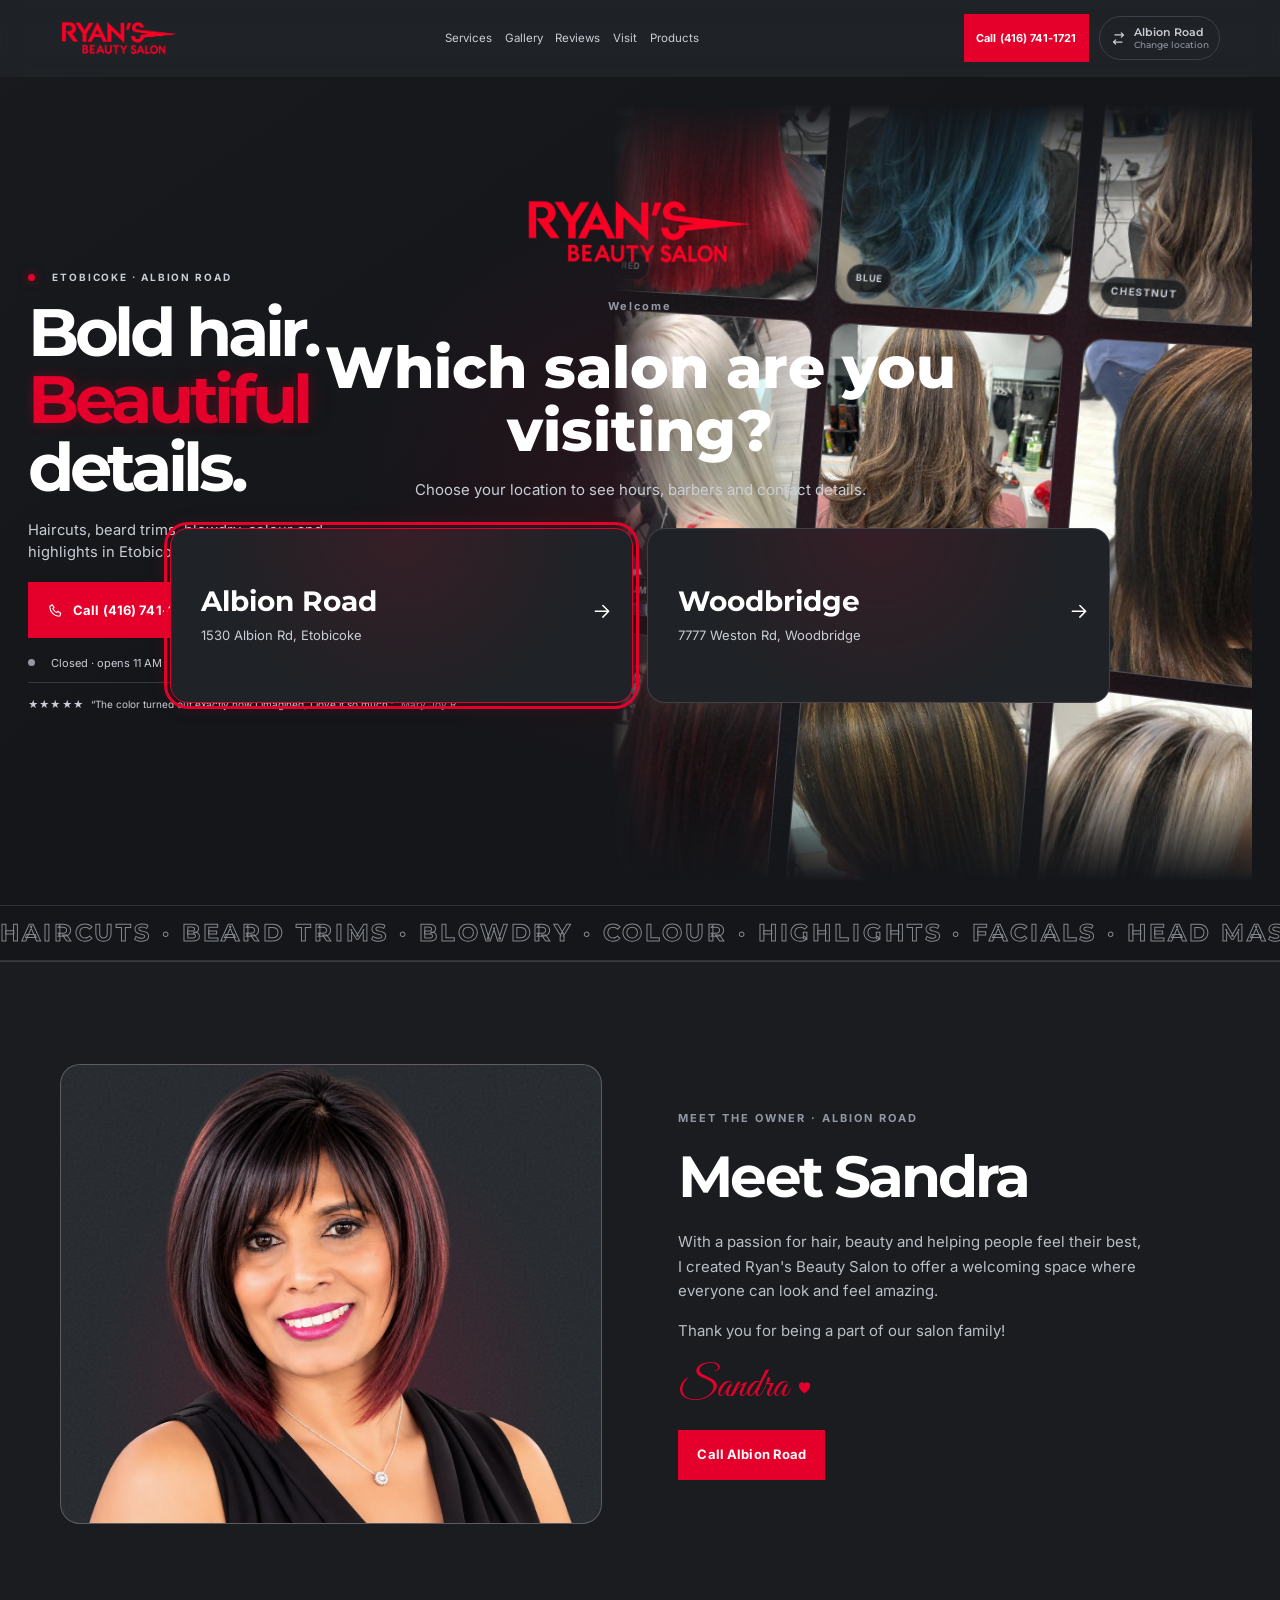
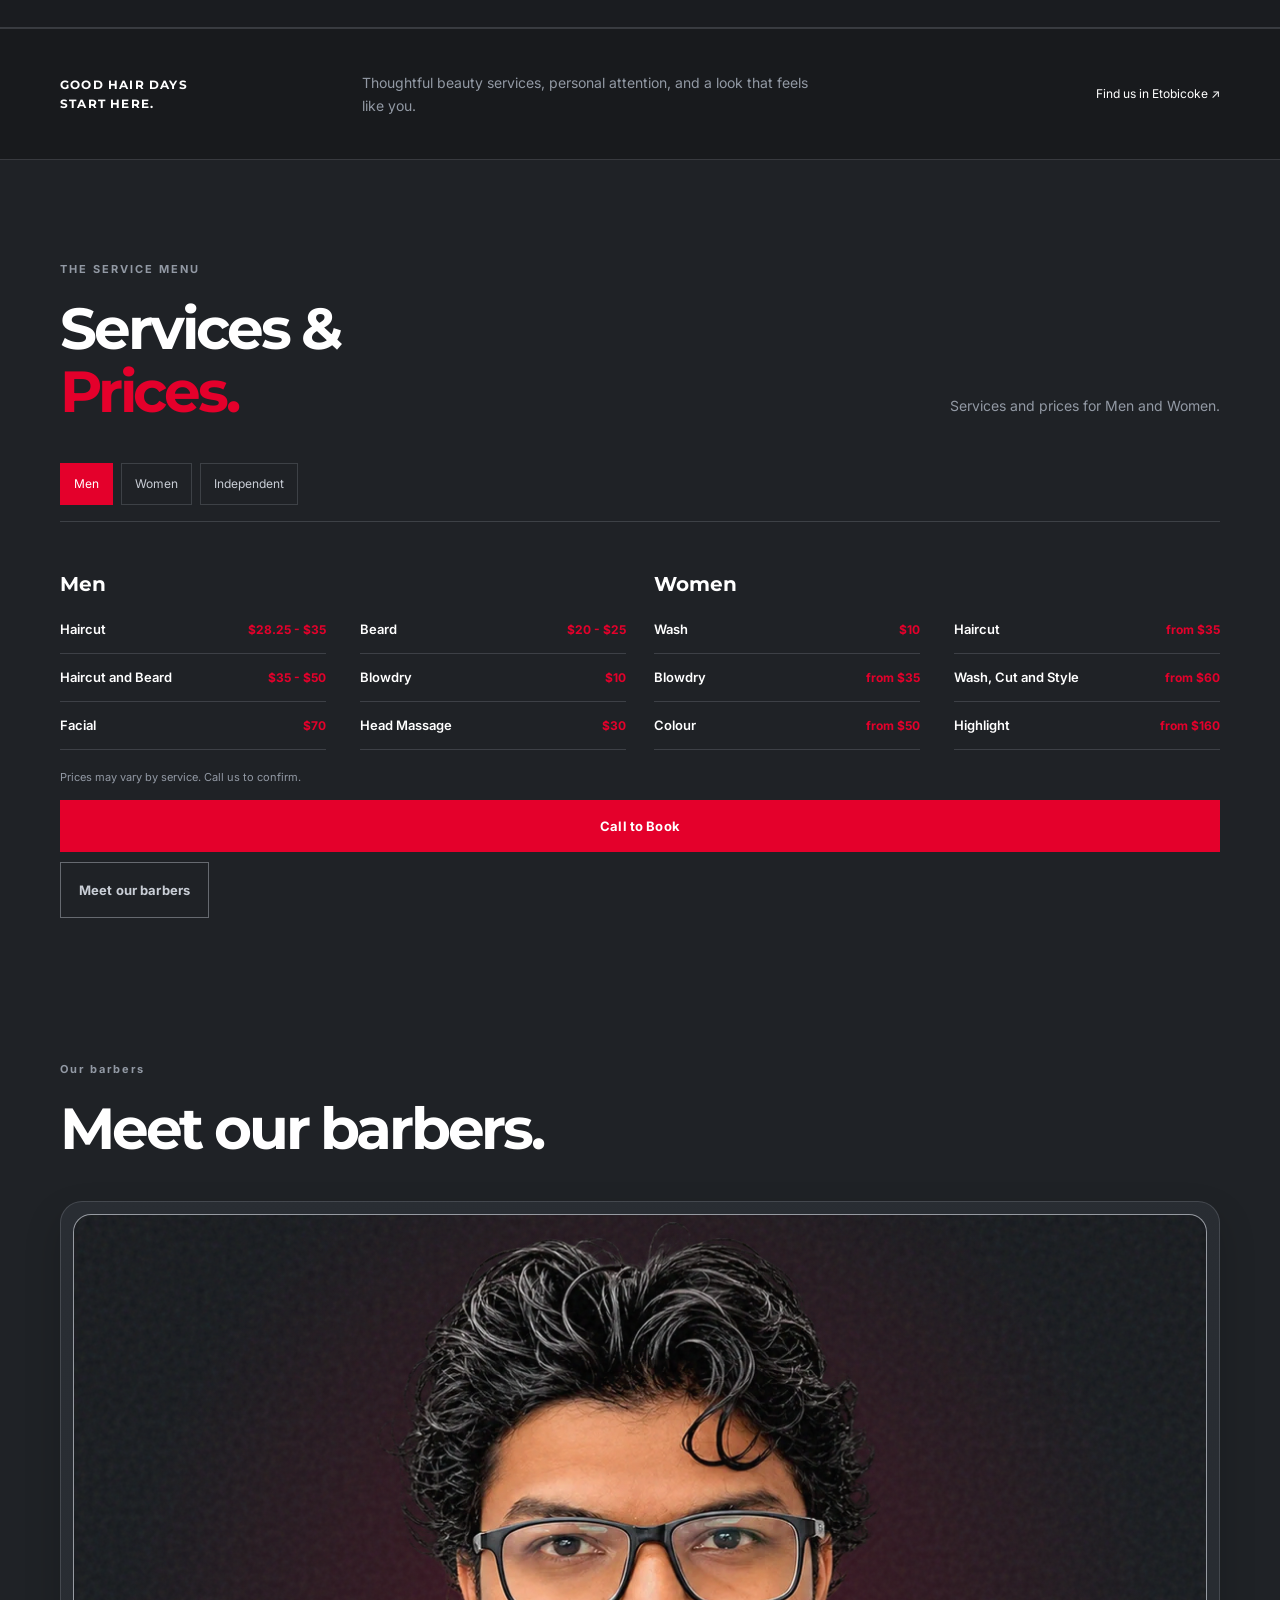
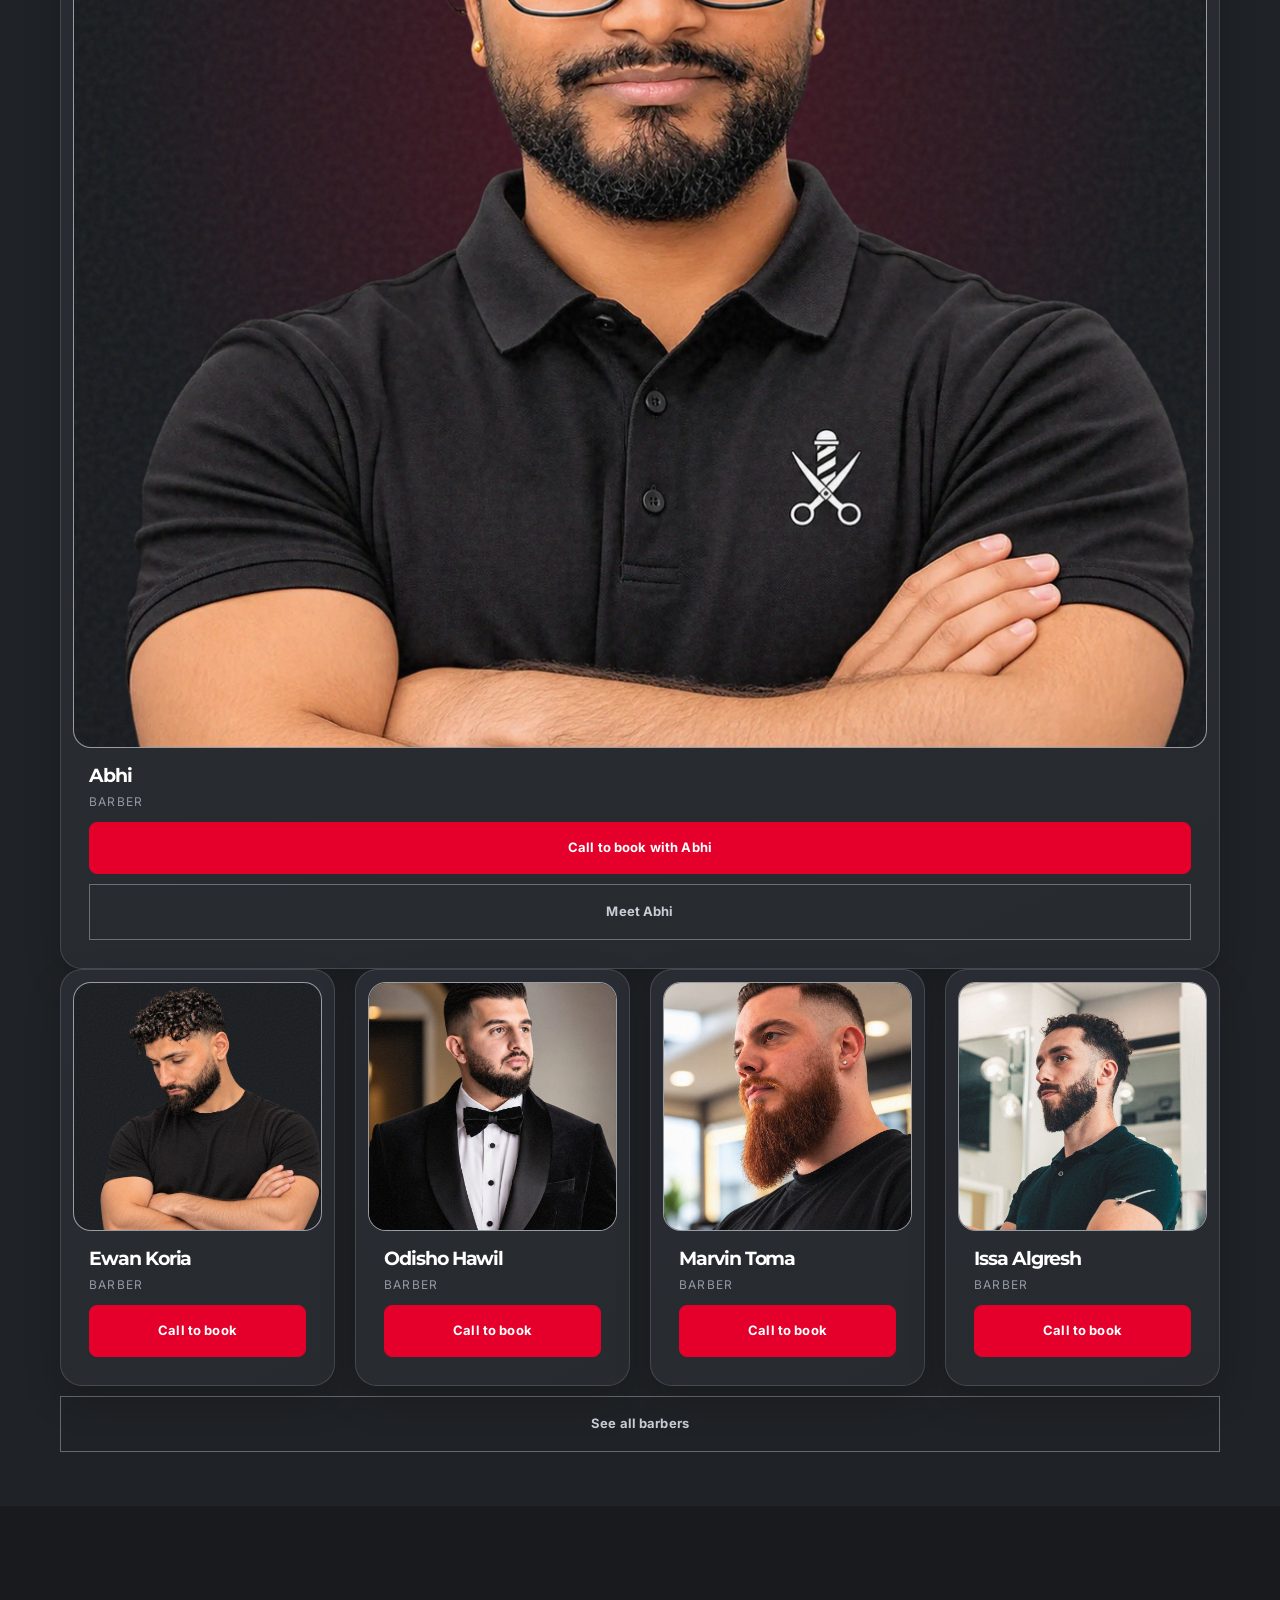
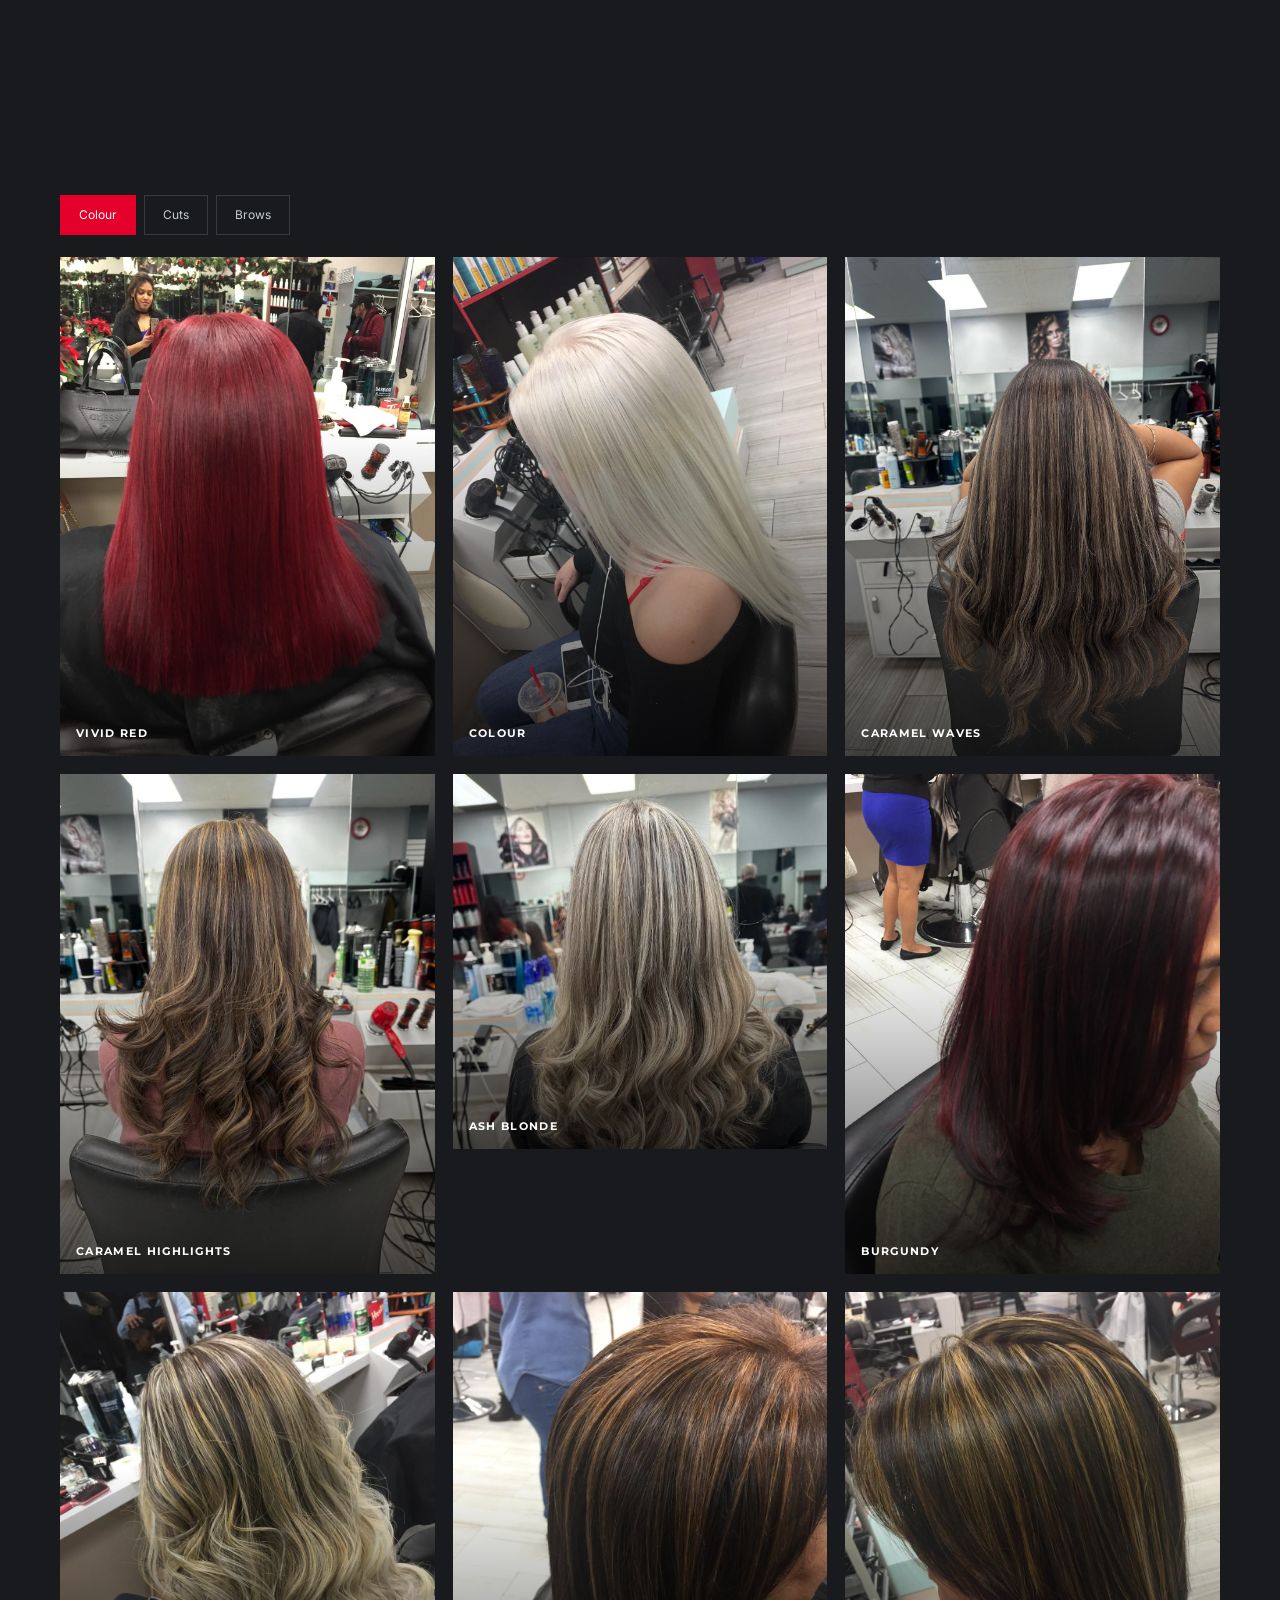
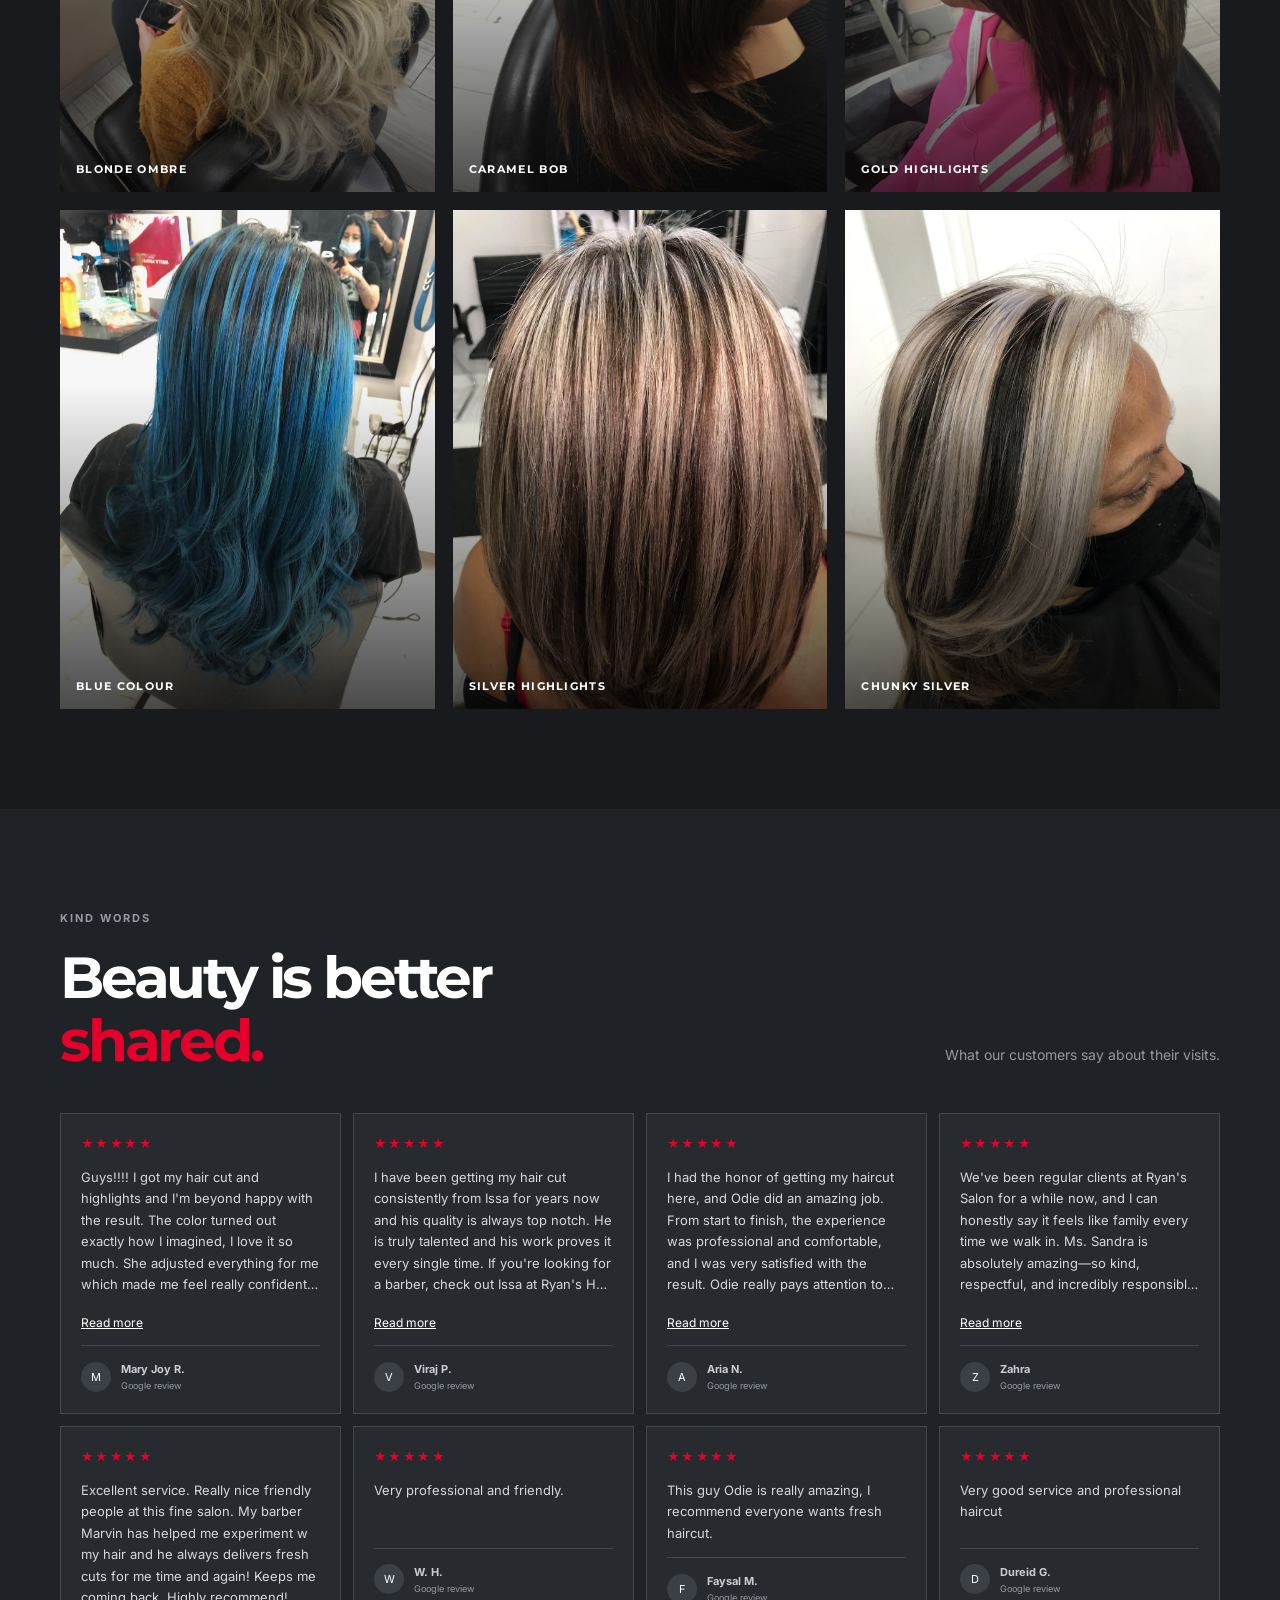
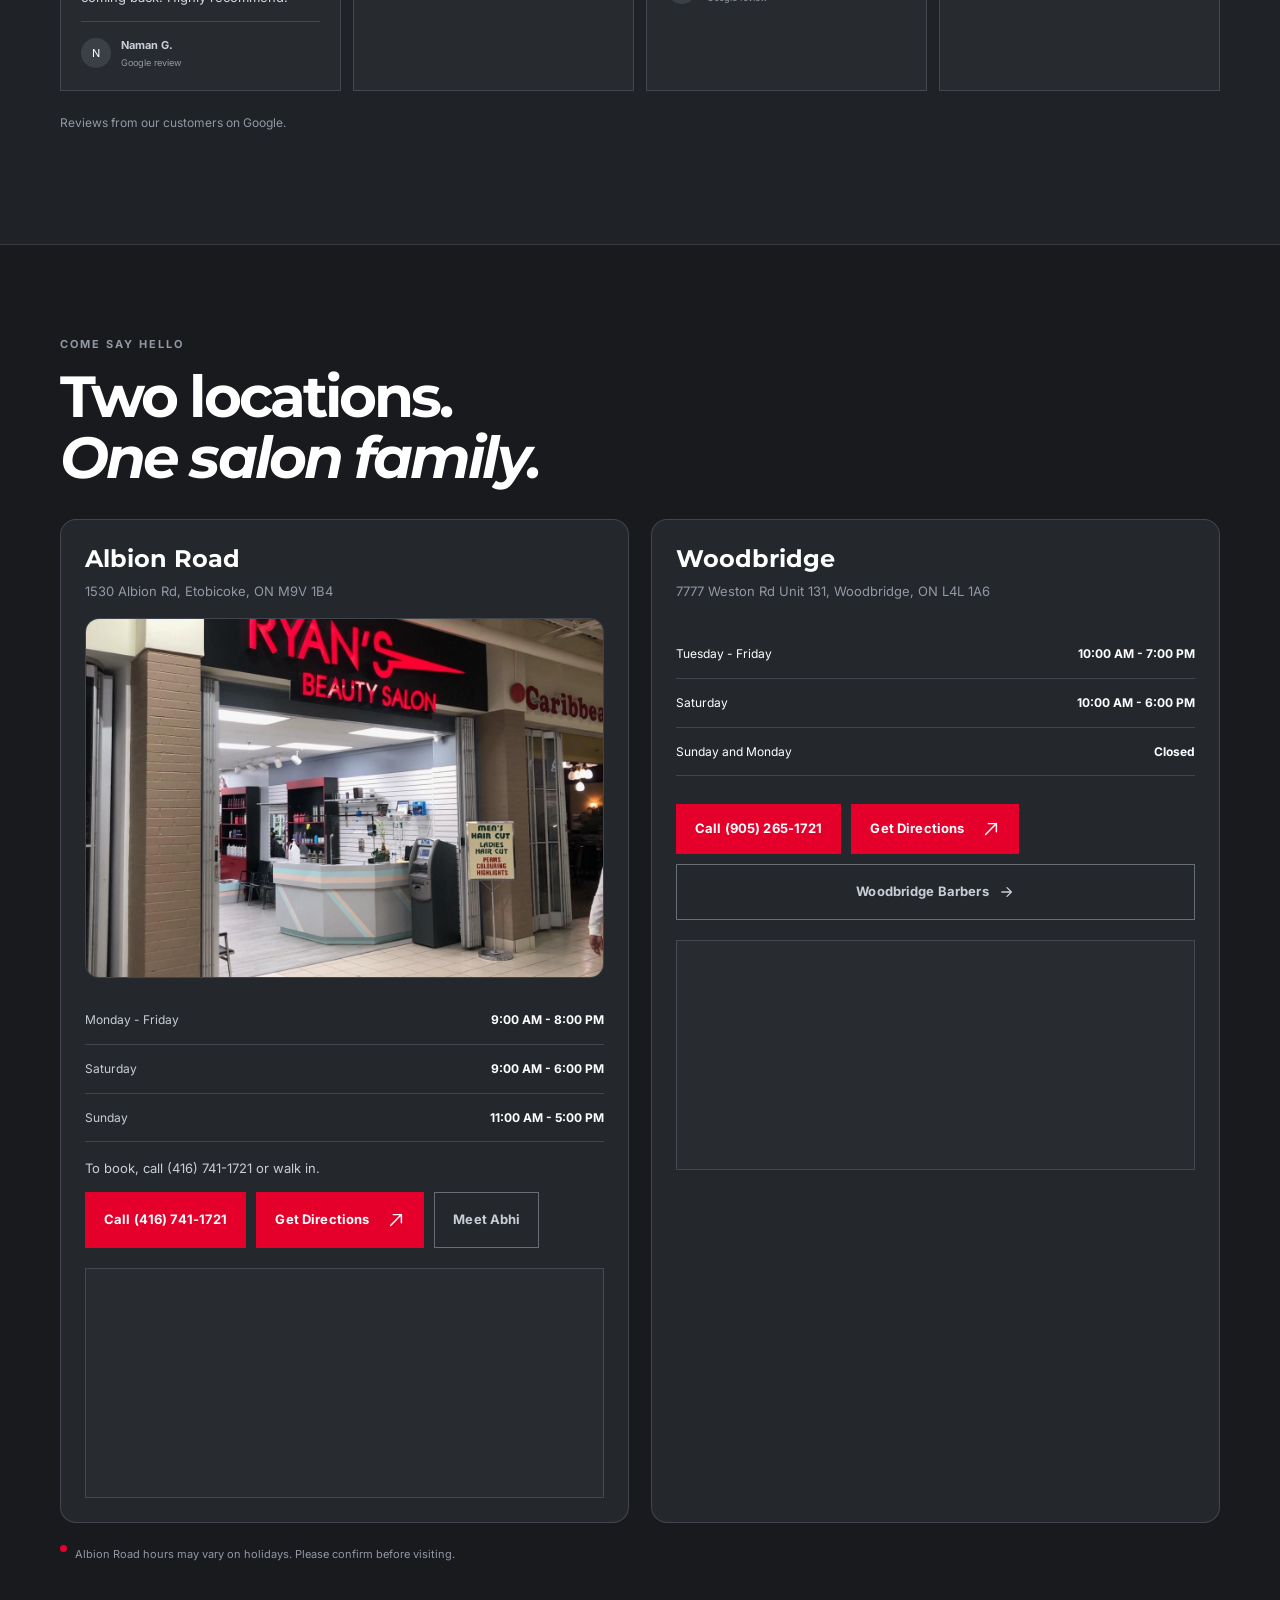
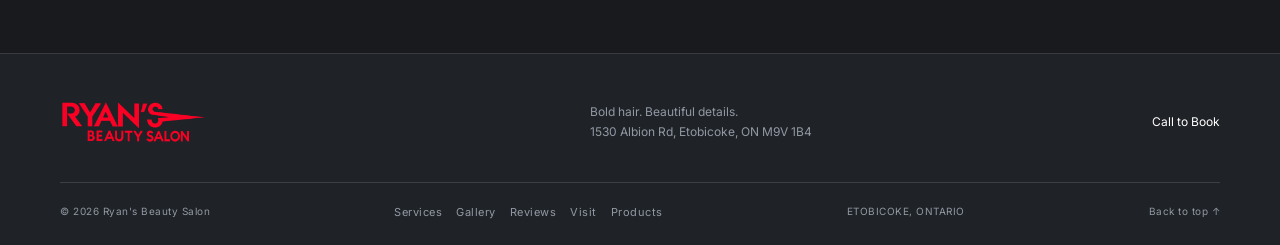
==== commit de98add0: "Preview location chooser and location-specific salon content" ====
--- a/index.html
+++ b/index.html
@@ -1,4 +1,4 @@
-<!doctype html><html lang="en"><head><meta charset="utf-8"><meta name="viewport" content="width=device-width, initial-scale=1, viewport-fit=cover"><meta name="theme-color" content="#1F2226"><title>Ryan's Beauty Salon | Haircuts, Colour &amp; Highlights in Etobicoke</title><meta name="description" content="Haircuts, beard trims, blowdry, colour, highlights, facials and head massage at Ryan&#39;s Beauty Salon in Etobicoke."><meta property="og:image" content="https://ryans-beauty-salon.vercel.app/images/hero-red.jpg"><meta name="twitter:card" content="summary_large_image"><meta name="twitter:image" content="https://ryans-beauty-salon.vercel.app/images/hero-red.jpg"><link rel="preconnect" href="https://fonts.googleapis.com"><link rel="preconnect" href="https://fonts.gstatic.com" crossorigin><link href="https://fonts.googleapis.com/css2?family=Great+Vibes&family=Inter:wght@400;500;600;700&family=Montserrat:wght@500;600;700;800&display=swap" rel="stylesheet"><link rel="icon" href="data:image/svg+xml,%3Csvg xmlns=%22http://www.w3.org/2000/svg%22 viewBox=%220 0 64 64%22%3E%3Crect width=%2264%22 height=%2264%22 rx=%2212%22 fill=%22%231F2226%22/%3E%3Ctext x=%2232%22 y=%2245%22 text-anchor=%22middle%22 font-size=%2244%22 font-family=%22Arial%22 font-weight=%22bold%22 fill=%22%23E4002B%22%3ER%3C/text%3E%3C/svg%3E"><link rel="preload" as="image" href="/logo-ryans.png"><link rel="stylesheet" href="styles.css"><script defer src="config.js"></script><script defer src="reviews.js"></script><script defer src="app.js"></script><style>.booking-note{margin:0 0 12px;color:#C9CED6;font-size:13px}.visit-actions{display:flex;gap:10px;flex-wrap:wrap}#call-button[hidden]{display:none!important}</style><script type="application/ld+json">{"@context":"https://schema.org","@graph":[{"@type":"LocalBusiness","name":"Ryan's Beauty Salon","telephone":"+14167411721","address":{"@type":"PostalAddress","streetAddress":"1530 Albion Rd","addressLocality":"Etobicoke","addressRegion":"ON","postalCode":"M9V 1B4","addressCountry":"CA"}},{"@type":"LocalBusiness","name":"Ryan's Beauty Salon - Woodbridge","telephone":"+19052651721","address":{"@type":"PostalAddress","streetAddress":"7777 Weston Rd Unit 131","addressLocality":"Woodbridge","addressRegion":"ON","postalCode":"L4L 1A6","addressCountry":"CA"},"openingHoursSpecification":[{"@type":"OpeningHoursSpecification","dayOfWeek":["Tuesday","Wednesday","Thursday","Friday"],"opens":"10:00","closes":"19:00"},{"@type":"OpeningHoursSpecification","dayOfWeek":"Saturday","opens":"10:00","closes":"18:00"}]}]}</script></head><body><a class="skip" href="#main">Skip to content</a><noscript><p class="noscript">JavaScript is off. All salon information and services remain available below. Call the salon to book an appointment.</p></noscript><header class="nav-wrap"><nav class="nav container" aria-label="Main navigation"><a class="brand" href="#home"><img class="brand-logo" src="/logo-ryans.png" alt="Ryan's Beauty Salon" width="1000" height="300"></a><div class="nav-links" id="primary-navigation"><a class="mobile-menu-brand" href="#home"><img src="/logo-ryans.png" alt="Ryan's Beauty Salon" width="1000" height="300"></a><a href="#services">Services</a><a href="#gallery">Gallery</a><a href="#reviews">Reviews</a><a href="#visit">Visit</a><a href="/albion-barbers.html">Albion Barbers</a><a href="/barbers.html">Woodbridge Barbers</a><a href="/products.html">Products</a><a class="mobile-menu-book button button-red" data-booking-link href="tel:+14167411721">Call to Book</a></div><a class="button button-red nav-book desktop-nav-call" href="tel:+14167411721"><span class="nav-call-mobile-label">Call to Book</span><span class="nav-call-desktop-label" hidden>Call (416) 741-1721</span></a><button class="menu-toggle" type="button" aria-label="Open navigation menu" aria-controls="primary-navigation" aria-expanded="false">☰</button></nav></header><main id="main"><section class="hero container" id="home" aria-labelledby="hero-title">
+<!doctype html><html lang="en"><head><meta charset="utf-8"><meta name="viewport" content="width=device-width, initial-scale=1, viewport-fit=cover"><meta name="theme-color" content="#1F2226"><title>Ryan's Beauty Salon | Haircuts, Colour &amp; Highlights in Etobicoke</title><meta name="description" content="Haircuts, beard trims, blowdry, colour, highlights, facials and head massage at Ryan&#39;s Beauty Salon in Etobicoke."><meta property="og:image" content="https://ryans-beauty-salon.vercel.app/images/hero-red.jpg"><meta name="twitter:card" content="summary_large_image"><meta name="twitter:image" content="https://ryans-beauty-salon.vercel.app/images/hero-red.jpg"><link rel="preconnect" href="https://fonts.googleapis.com"><link rel="preconnect" href="https://fonts.gstatic.com" crossorigin><link href="https://fonts.googleapis.com/css2?family=Great+Vibes&family=Inter:wght@400;500;600;700&family=Montserrat:wght@500;600;700;800&display=swap" rel="stylesheet"><link rel="icon" href="data:image/svg+xml,%3Csvg xmlns=%22http://www.w3.org/2000/svg%22 viewBox=%220 0 64 64%22%3E%3Crect width=%2264%22 height=%2264%22 rx=%2212%22 fill=%22%231F2226%22/%3E%3Ctext x=%2232%22 y=%2245%22 text-anchor=%22middle%22 font-size=%2244%22 font-family=%22Arial%22 font-weight=%22bold%22 fill=%22%23E4002B%22%3ER%3C/text%3E%3C/svg%3E"><link rel="preload" as="image" href="/logo-ryans.png"><link rel="stylesheet" href="styles.css"><script defer src="config.js"></script><script defer src="reviews.js"></script><script defer src="app.js"></script><style>.booking-note{margin:0 0 12px;color:#C9CED6;font-size:13px}.visit-actions{display:flex;gap:10px;flex-wrap:wrap}#call-button[hidden]{display:none!important}</style><script type="application/ld+json">{"@context":"https://schema.org","@graph":[{"@type":"LocalBusiness","name":"Ryan's Beauty Salon","telephone":"+14167411721","address":{"@type":"PostalAddress","streetAddress":"1530 Albion Rd","addressLocality":"Etobicoke","addressRegion":"ON","postalCode":"M9V 1B4","addressCountry":"CA"}},{"@type":"LocalBusiness","name":"Ryan's Beauty Salon - Woodbridge","telephone":"+19052651721","address":{"@type":"PostalAddress","streetAddress":"7777 Weston Rd Unit 131","addressLocality":"Woodbridge","addressRegion":"ON","postalCode":"L4L 1A6","addressCountry":"CA"},"openingHoursSpecification":[{"@type":"OpeningHoursSpecification","dayOfWeek":["Tuesday","Wednesday","Thursday","Friday"],"opens":"10:00","closes":"19:00"},{"@type":"OpeningHoursSpecification","dayOfWeek":"Saturday","opens":"10:00","closes":"18:00"}]}]}</script><script>(function(){try{var q=new URLSearchParams(location.search),v=q.get("location"),stored=sessionStorage.getItem("ryanSalonLocation");if(v==="albion"||v==="woodbridge"){sessionStorage.setItem("ryanSalonLocation",v);stored=v;}if(stored==="albion"||stored==="woodbridge")document.documentElement.setAttribute("data-location",stored);}catch(e){}})();</script><script defer src="/location-picker.js"></script></head><body><a class="skip" href="#main">Skip to content</a><noscript><p class="noscript">JavaScript is off. All salon information and services remain available below. Call the salon to book an appointment.</p></noscript><header class="nav-wrap"><nav class="nav container" aria-label="Main navigation"><a class="brand" href="#home"><img class="brand-logo" src="/logo-ryans.png" alt="Ryan's Beauty Salon" width="1000" height="300"></a><div class="nav-links" id="primary-navigation"><a class="mobile-menu-brand" href="#home"><img src="/logo-ryans.png" alt="Ryan's Beauty Salon" width="1000" height="300"></a><a href="#services">Services</a><a href="#gallery">Gallery</a><a href="#reviews">Reviews</a><a href="#visit">Visit</a><a href="/products.html">Products</a><a class="mobile-change-location" href="/?change=1"><svg viewBox="0 0 24 24" width="17" height="17" fill="none" aria-hidden="true"><path d="M7 7h12l-3-3m3 3-3 3M17 17H5l3 3m-3-3 3-3" stroke="currentColor" stroke-width="1.8" stroke-linecap="round" stroke-linejoin="round"/></svg> Change location</a><a class="mobile-menu-book button button-red" data-booking-link href="tel:+14167411721">Call to Book</a></div><a class="button button-red nav-book desktop-nav-call" href="tel:+14167411721"><span class="nav-call-mobile-label">Call to Book</span><span class="nav-call-desktop-label" hidden>Call (416) 741-1721</span></a><button type="button" class="location-change" aria-label="Change location"><span class="location-change-icon"><svg viewBox="0 0 24 24" width="17" height="17" fill="none" aria-hidden="true"><path d="M7 7h12l-3-3m3 3-3 3M17 17H5l3 3m-3-3 3-3" stroke="currentColor" stroke-width="1.8" stroke-linecap="round" stroke-linejoin="round"/></svg></span><span class="location-change-copy"><span class="location-change-name">Albion Road</span><small>Change location</small></span></button><button class="menu-toggle" type="button" aria-label="Open navigation menu" aria-controls="primary-navigation" aria-expanded="false">☰</button></nav></header><main id="main"><section class="hero container" id="home" aria-labelledby="hero-title">
   <div class="hero-copy">
     <p class="eyebrow"><span class="hero-eyebrow-dot" aria-hidden="true"></span> ETOBICOKE · ALBION ROAD</p>
     <h1 id="hero-title"><span class="headline-line"><span>Bold hair.</span></span><span class="headline-line"><em>Beautiful</em></span><span class="headline-line">details.</span></h1>
@@ -25,10 +25,10 @@
     <p class="mobile-carousel-hint" aria-hidden="true"><span class="mobile-carousel-hand">↔</span> Swipe</p>
     </div>
     <div class="hero-card-dots" aria-label="Choose hair colour photo"><button type="button" aria-label="Show red hair" data-hero-dot="0" class="active"></button><button type="button" aria-label="Show blue hair" data-hero-dot="1"></button><button type="button" aria-label="Show platinum blonde hair" data-hero-dot="2"></button><button type="button" aria-label="Show caramel hair" data-hero-dot="3"></button><button type="button" aria-label="Show blonde ombré hair" data-hero-dot="4"></button></div>
-  </div><div class="desktop-photo-wall" aria-label="Hair colour photo wall" aria-hidden="true"><div class="wall-tilt"><div class="wall-column wall-column-1" data-wall-column="1"><div class="wall-strip"><figure class="wall-card"><div class="wall-card-frame"><img src="/images/hero-red.jpg" alt="red hair colour" width="1200" height="1600" loading="lazy" decoding="async" style="--wall-position:50% 78%;--wall-scale:1.3"><span class="wall-card-label" aria-hidden="true">RED</span></div></figure><figure class="wall-card"><div class="wall-card-frame"><img src="/images/platinum-blonde.jpg" alt="platinum hair colour" width="1200" height="1600" loading="lazy" decoding="async" style="--wall-position:45% 60%;--wall-scale:1.3"><span class="wall-card-label" aria-hidden="true">PLATINUM</span></div></figure><figure class="wall-card"><div class="wall-card-frame"><img src="/images/burgundy-highlights.jpg" alt="burgundy hair colour" width="1200" height="1600" loading="lazy" decoding="async" style="--wall-position:50% 40%;--wall-scale:1.3"><span class="wall-card-label" aria-hidden="true">BURGUNDY</span></div></figure><figure class="wall-card"><div class="wall-card-frame"><img src="/images/silver-highlights.jpg" alt="silver hair colour" width="1200" height="1600" loading="lazy" decoding="async" style="--wall-position:50% 40%;--wall-scale:1.3"><span class="wall-card-label" aria-hidden="true">SILVER</span></div></figure><figure class="wall-card" aria-hidden="true"><div class="wall-card-frame"><img src="/images/hero-red.jpg" alt="" width="1200" height="1600" loading="lazy" decoding="async" style="--wall-position:50% 78%;--wall-scale:1.3"><span class="wall-card-label" aria-hidden="true">RED</span></div></figure><figure class="wall-card" aria-hidden="true"><div class="wall-card-frame"><img src="/images/platinum-blonde.jpg" alt="" width="1200" height="1600" loading="lazy" decoding="async" style="--wall-position:45% 60%;--wall-scale:1.3"><span class="wall-card-label" aria-hidden="true">PLATINUM</span></div></figure><figure class="wall-card" aria-hidden="true"><div class="wall-card-frame"><img src="/images/burgundy-highlights.jpg" alt="" width="1200" height="1600" loading="lazy" decoding="async" style="--wall-position:50% 40%;--wall-scale:1.3"><span class="wall-card-label" aria-hidden="true">BURGUNDY</span></div></figure><figure class="wall-card" aria-hidden="true"><div class="wall-card-frame"><img src="/images/silver-highlights.jpg" alt="" width="1200" height="1600" loading="lazy" decoding="async" style="--wall-position:50% 40%;--wall-scale:1.3"><span class="wall-card-label" aria-hidden="true">SILVER</span></div></figure></div></div><div class="wall-column wall-column-2" data-wall-column="2"><div class="wall-strip"><figure class="wall-card"><div class="wall-card-frame"><img src="/images/blue-colour.jpg" alt="blue hair colour" width="1200" height="1600" loading="lazy" decoding="async" style="--wall-position:50% 72%;--wall-scale:1.3"><span class="wall-card-label" aria-hidden="true">BLUE</span></div></figure><figure class="wall-card"><div class="wall-card-frame"><img src="/images/caramel-highlights-waves.jpg" alt="caramel hair colour" width="960" height="1280" loading="lazy" decoding="async" style="--wall-position:50% 78%;--wall-scale:1.3"><span class="wall-card-label" aria-hidden="true">CARAMEL</span></div></figure><figure class="wall-card"><div class="wall-card-frame"><img src="/images/gold-highlights-layers.jpg" alt="gold hair colour" width="960" height="1280" loading="lazy" decoding="async" style="--wall-position:50% 45%;--wall-scale:1.3"><span class="wall-card-label" aria-hidden="true">GOLD</span></div></figure><figure class="wall-card"><div class="wall-card-frame"><img src="/images/blonde-ombre.jpg" alt="ombre hair colour" width="960" height="1280" loading="lazy" decoding="async" style="--wall-position:50% 70%;--wall-scale:1.3"><span class="wall-card-label" aria-hidden="true">OMBRE</span></div></figure><figure class="wall-card" aria-hidden="true"><div class="wall-card-frame"><img src="/images/blue-colour.jpg" alt="" width="1200" height="1600" loading="lazy" decoding="async" style="--wall-position:50% 72%;--wall-scale:1.3"><span class="wall-card-label" aria-hidden="true">BLUE</span></div></figure><figure class="wall-card" aria-hidden="true"><div class="wall-card-frame"><img src="/images/caramel-highlights-waves.jpg" alt="" width="960" height="1280" loading="lazy" decoding="async" style="--wall-position:50% 78%;--wall-scale:1.3"><span class="wall-card-label" aria-hidden="true">CARAMEL</span></div></figure><figure class="wall-card" aria-hidden="true"><div class="wall-card-frame"><img src="/images/gold-highlights-layers.jpg" alt="" width="960" height="1280" loading="lazy" decoding="async" style="--wall-position:50% 45%;--wall-scale:1.3"><span class="wall-card-label" aria-hidden="true">GOLD</span></div></figure><figure class="wall-card" aria-hidden="true"><div class="wall-card-frame"><img src="/images/blonde-ombre.jpg" alt="" width="960" height="1280" loading="lazy" decoding="async" style="--wall-position:50% 70%;--wall-scale:1.3"><span class="wall-card-label" aria-hidden="true">OMBRE</span></div></figure></div></div><div class="wall-column wall-column-3" data-wall-column="3"><div class="wall-strip"><figure class="wall-card"><div class="wall-card-frame"><img src="/images/brunette-caramel-waves.jpg" alt="chestnut hair colour" width="1200" height="1600" loading="lazy" decoding="async" style="--wall-position:50% 72%;--wall-scale:1.3"><span class="wall-card-label" aria-hidden="true">CHESTNUT</span></div></figure><figure class="wall-card"><div class="wall-card-frame"><img src="/images/caramel-bob.jpg" alt="bob hair colour" width="960" height="1280" loading="lazy" decoding="async" style="--wall-position:50% 62%;--wall-scale:1.3"><span class="wall-card-label" aria-hidden="true">BOB</span></div></figure><figure class="wall-card"><div class="wall-card-frame"><img src="/images/silver-chunky-highlights.jpg" alt="block hair colour" width="1200" height="1600" loading="lazy" decoding="async" style="--wall-position:50% 35%;--wall-scale:1.3"><span class="wall-card-label" aria-hidden="true">BLOCK</span></div></figure><figure class="wall-card"><div class="wall-card-frame"><img src="/images/ash-blonde-balayage.jpg" alt="ash hair colour" width="1200" height="1600" loading="lazy" decoding="async" style="--wall-position:50% 0%;--wall-scale:1.35"><span class="wall-card-label" aria-hidden="true">ASH</span></div></figure><figure class="wall-card" aria-hidden="true"><div class="wall-card-frame"><img src="/images/brunette-caramel-waves.jpg" alt="" width="1200" height="1600" loading="lazy" decoding="async" style="--wall-position:50% 72%;--wall-scale:1.3"><span class="wall-card-label" aria-hidden="true">CHESTNUT</span></div></figure><figure class="wall-card" aria-hidden="true"><div class="wall-card-frame"><img src="/images/caramel-bob.jpg" alt="" width="960" height="1280" loading="lazy" decoding="async" style="--wall-position:50% 62%;--wall-scale:1.3"><span class="wall-card-label" aria-hidden="true">BOB</span></div></figure><figure class="wall-card" aria-hidden="true"><div class="wall-card-frame"><img src="/images/silver-chunky-highlights.jpg" alt="" width="1200" height="1600" loading="lazy" decoding="async" style="--wall-position:50% 35%;--wall-scale:1.3"><span class="wall-card-label" aria-hidden="true">BLOCK</span></div></figure><figure class="wall-card" aria-hidden="true"><div class="wall-card-frame"><img src="/images/ash-blonde-balayage.jpg" alt="" width="1200" height="1600" loading="lazy" decoding="async" style="--wall-position:50% 0%;--wall-scale:1.35"><span class="wall-card-label" aria-hidden="true">ASH</span></div></figure></div></div></div></div></section><div class="service-marquee" aria-label="Haircuts, beard trims, blowdry, colour, highlights, facials and head massage"><div class="service-marquee-track"><span>HAIRCUTS · BEARD TRIMS · BLOWDRY · COLOUR · HIGHLIGHTS · FACIALS · HEAD MASSAGE ·</span><span aria-hidden="true"> HAIRCUTS · BEARD TRIMS · BLOWDRY · COLOUR · HIGHLIGHTS · FACIALS · HEAD MASSAGE ·</span></div></div><section class="owner-section" id="owner"><div class="container owner-grid"><div class="owner-photo-panel"><img src="/owner-ryan.webp" alt="Sandra, owner of Ryan's Beauty Salon" width="1100" height="1047" loading="lazy" decoding="async"></div><div class="owner-copy"><p class="eyebrow">MEET THE OWNER · ALBION ROAD</p><h2>Meet Sandra</h2><p>With a passion for hair, beauty and helping people feel their best, I created Ryan's Beauty Salon to offer a welcoming space where everyone can look and feel amazing.</p><p>Thank you for being a part of our salon family!</p><div class="owner-signature">Sandra <svg viewBox="0 0 24 24" aria-hidden="true"><path d="M12 20s-8-4.7-8-11a4.5 4.5 0 0 1 8-2.8A4.5 4.5 0 0 1 20 9c0 6.3-8 11-8 11Z" fill="currentColor"/></svg></div><a class="button button-red" href="tel:+14167411721">Call Albion Road</a></div></div></section><section class="intro-band"><div class="container intro-inner"><p>GOOD HAIR DAYS<br>START HERE.</p><p>Thoughtful beauty services, personal attention, and a look that feels like you.</p><a href="#visit">Find us in Etobicoke ↗</a></div></section><section class="section container" id="services"><div class="section-heading"><div><p class="eyebrow">THE SERVICE MENU</p><h2>Services &amp;<br><em>Prices.</em></h2></div><p>Services and prices for Men and Women.</p></div><div class="service-tabs" role="tablist" aria-label="Service categories"><button type="button" class="service-tab active" role="tab" aria-selected="true" aria-pressed="true" data-category="0">Men</button><button type="button" class="service-tab" role="tab" aria-selected="false" aria-pressed="false" data-category="1">Women</button><button type="button" class="service-tab" role="tab" aria-selected="false" aria-pressed="false" data-category="2">Independent</button></div><div class="services-content"><section class="service-group" id="service-0"><h3>Men</h3><div class="service-list"><article class="service"><div><h4>Haircut</h4></div><strong>$28.25 - $35</strong></article><article class="service"><div><h4>Beard</h4></div><strong>$20 - $25</strong></article><article class="service"><div><h4>Haircut and Beard</h4></div><strong>$35 - $50</strong></article><article class="service"><div><h4>Blowdry</h4></div><strong>$10</strong></article><article class="service"><div><h4>Facial</h4></div><strong>$70</strong></article><article class="service"><div><h4>Head Massage</h4></div><strong>$30</strong></article></div></section><section class="service-group" id="service-1"><h3>Women</h3><div class="service-list"><article class="service"><div><h4>Wash</h4></div><strong>$10</strong></article><article class="service"><div><h4>Haircut</h4></div><strong>from $35</strong></article><article class="service"><div><h4>Blowdry</h4></div><strong>from $35</strong></article><article class="service"><div><h4>Wash, Cut and Style</h4></div><strong>from $60</strong></article><article class="service"><div><h4>Colour</h4></div><strong>from $50</strong></article><article class="service"><div><h4>Highlight</h4></div><strong>from $160</strong></article></div></section></div><section class="independent-panel" id="service-independent" aria-labelledby="independent-heading"><h3 class="independent-static-heading" id="independent-heading">Independent</h3><article class="barber-card barber-card-ewan independent-card"><div class="barber-photo"><img src="/images/independent-yela-albion.webp" alt="Portrait of Yela" width="1200" height="1147" loading="lazy" decoding="async"></div><div class="barber-card-body"><h2>Yela</h2><p class="independent-label">Independent</p><p class="independent-location">At our Albion Road location</p><p class="independent-description">Yela works independently at our Albion Road location and sees her own clients. She offers women's services.</p><p class="independent-description">Her services and pricing are separate from the salon menu.</p><a class="button button-red barber-book" href="tel:+14167411721">Call to ask about Yela</a><p class="barber-note">Albion Road: (416) 741-1721</p></div></article></section><p class="fine-print">Prices may vary by service. Call us to confirm.</p><div class="service-actions"><a class="button button-red service-call" href="tel:+14167411721">Call to Book</a><a class="button hero-ghost-cta service-barbers" href="/barbers.html">Meet our barbers</a></div></section><section class="section gallery-section" id="gallery"><div class="container"><div class="section-heading"><div><p class="eyebrow">STYLE INSPIRATION</p><h2>Your next look,<br><em>right here.</em></h2></div><p>Explore hair colour, cuts and beauty details to inspire your next visit.</p></div><div class="gallery-filters" role="group" aria-label="Filter photo gallery"><button class="gallery-filter active" type="button" data-filter="colour" aria-pressed="true">Colour</button><button class="gallery-filter" type="button" data-filter="cuts" aria-pressed="false">Cuts</button><button class="gallery-filter" type="button" data-filter="brows" aria-pressed="false">Brows</button></div><div class="gallery-grid"><button class="gallery-card" type="button" data-photo="/images/hero-red.jpg" data-alt="Vivid red straight hair colour" data-gallery="VIVID RED" data-category="colour" aria-label="Open vivid red straight hair colour photo"><img src="/images/hero-red.jpg" alt="Vivid red straight hair colour" loading="lazy" width="1200" height="1600" onerror="this.style.display='none';this.parentElement.classList.add('fallback-tile')"><span class="fallback-symbol" aria-hidden="true">✦</span><span class="gallery-label">VIVID RED</span></button><button class="gallery-card" type="button" data-photo="/images/platinum-blonde.jpg" data-alt="Platinum blonde hair colour" data-gallery="COLOUR" data-category="colour" aria-label="Open Platinum blonde hair colour photo"><img src="/images/platinum-blonde.jpg" alt="Platinum blonde hair colour" loading="lazy" width="1200" height="1600" onerror="this.style.display='none';this.parentElement.classList.add('fallback-tile')"><span class="fallback-symbol" aria-hidden="true">✦</span><span class="gallery-label">COLOUR</span></button><button class="gallery-card" type="button" data-photo="/images/brunette-caramel-waves.jpg" data-alt="Brunette hair with caramel waves" data-gallery="CARAMEL WAVES" data-category="colour" aria-label="Open Brunette hair with caramel waves photo"><img src="/images/brunette-caramel-waves.jpg" alt="Brunette hair with caramel waves" loading="lazy" width="1200" height="1600" onerror="this.style.display='none';this.parentElement.classList.add('fallback-tile')"><span class="fallback-symbol" aria-hidden="true">✦</span><span class="gallery-label">CARAMEL WAVES</span></button><button class="gallery-card" type="button" data-photo="/images/caramel-highlights-waves.jpg" data-alt="Caramel highlights on wavy hair" data-gallery="CARAMEL HIGHLIGHTS" data-category="colour" aria-label="Open Caramel highlights on wavy hair photo"><img src="/images/caramel-highlights-waves.jpg" alt="Caramel highlights on wavy hair" loading="lazy" width="960" height="1280" onerror="this.style.display='none';this.parentElement.classList.add('fallback-tile')"><span class="fallback-symbol" aria-hidden="true">✦</span><span class="gallery-label">CARAMEL HIGHLIGHTS</span></button><button class="gallery-card" type="button" data-photo="/images/ash-blonde-balayage.jpg" data-alt="Ash blonde balayage hair colour" data-gallery="ASH BLONDE" data-category="colour" aria-label="Open Ash blonde balayage hair colour photo"><img src="/images/ash-blonde-balayage.jpg" alt="Ash blonde balayage hair colour" loading="lazy" width="1200" height="1600" onerror="this.style.display='none';this.parentElement.classList.add('fallback-tile')"><span class="fallback-symbol" aria-hidden="true">✦</span><span class="gallery-label">ASH BLONDE</span></button><button class="gallery-card" type="button" data-photo="/images/burgundy-highlights.jpg" data-alt="Burgundy highlighted hair colour" data-gallery="BURGUNDY" data-category="colour" aria-label="Open Burgundy highlighted hair colour photo"><img src="/images/burgundy-highlights.jpg" alt="Burgundy highlighted hair colour" loading="lazy" width="1200" height="1600" onerror="this.style.display='none';this.parentElement.classList.add('fallback-tile')"><span class="fallback-symbol" aria-hidden="true">✦</span><span class="gallery-label">BURGUNDY</span></button><button class="gallery-card" type="button" data-photo="/images/blonde-ombre.jpg" data-alt="Blonde ombre hair colour" data-gallery="BLONDE OMBRE" data-category="colour" aria-label="Open Blonde ombre hair colour photo"><img src="/images/blonde-ombre.jpg" alt="Blonde ombre hair colour" loading="lazy" width="960" height="1280" onerror="this.style.display='none';this.parentElement.classList.add('fallback-tile')"><span class="fallback-symbol" aria-hidden="true">✦</span><span class="gallery-label">BLONDE OMBRE</span></button><button class="gallery-card" type="button" data-photo="/images/caramel-bob.jpg" data-alt="Caramel bob haircut" data-gallery="CARAMEL BOB" data-category="colour" aria-label="Open Caramel bob haircut photo"><img src="/images/caramel-bob.jpg" alt="Caramel bob haircut" loading="lazy" width="960" height="1280" onerror="this.style.display='none';this.parentElement.classList.add('fallback-tile')"><span class="fallback-symbol" aria-hidden="true">✦</span><span class="gallery-label">CARAMEL BOB</span></button><button class="gallery-card" type="button" data-photo="/images/gold-highlights-layers.jpg" data-alt="Golden highlights on layered hair" data-gallery="GOLD HIGHLIGHTS" data-category="colour" aria-label="Open Golden highlights on layered hair photo"><img src="/images/gold-highlights-layers.jpg" alt="Golden highlights on layered hair" loading="lazy" width="960" height="1280" onerror="this.style.display='none';this.parentElement.classList.add('fallback-tile')"><span class="fallback-symbol" aria-hidden="true">✦</span><span class="gallery-label">GOLD HIGHLIGHTS</span></button><button class="gallery-card" type="button" data-photo="/images/blue-colour.jpg" data-alt="Blue hair colour" data-gallery="BLUE COLOUR" data-category="colour" aria-label="Open Blue hair colour photo"><img src="/images/blue-colour.jpg" alt="Blue hair colour" loading="lazy" width="1200" height="1600" onerror="this.style.display='none';this.parentElement.classList.add('fallback-tile')"><span class="fallback-symbol" aria-hidden="true">✦</span><span class="gallery-label">BLUE COLOUR</span></button><button class="gallery-card" type="button" data-photo="/images/silver-highlights.jpg" data-alt="Silver highlights hair colour" data-gallery="SILVER HIGHLIGHTS" data-category="colour" aria-label="Open Silver highlights hair colour photo"><img src="/images/silver-highlights.jpg" alt="Silver highlights hair colour" loading="lazy" width="1200" height="1600" onerror="this.style.display='none';this.parentElement.classList.add('fallback-tile')"><span class="fallback-symbol" aria-hidden="true">✦</span><span class="gallery-label">SILVER HIGHLIGHTS</span></button><button class="gallery-card" type="button" data-photo="/images/silver-chunky-highlights.jpg" data-alt="Silver chunky highlights hair colour" data-gallery="CHUNKY SILVER" data-category="colour" aria-label="Open Silver chunky highlights hair colour photo"><img src="/images/silver-chunky-highlights.jpg" alt="Silver chunky highlights hair colour" loading="lazy" width="1200" height="1600" onerror="this.style.display='none';this.parentElement.classList.add('fallback-tile')"><span class="fallback-symbol" aria-hidden="true">✦</span><span class="gallery-label">CHUNKY SILVER</span></button><button class="gallery-card albion-cut-card" type="button" data-photo="/images/mens-fade.jpg" data-alt="Men's fade haircut" data-gallery="CUT" data-category="cuts" aria-label="Open Men's fade haircut photo" style="--cut-position:50% 35%"><img src="/images/mens-fade.jpg" alt="Men's fade haircut" loading="eager" width="1200" height="1600" onerror="this.style.display='none';this.parentElement.classList.add('fallback-tile')"><span class="fallback-symbol" aria-hidden="true">✦</span><span class="gallery-label">MEN'S FADE HAIRCUT</span></button><button class="gallery-card albion-cut-card" type="button" data-photo="/images/albion-cut-01-low-taper-pompadour-stubble.jpg" data-alt="Low taper pompadour haircut" data-gallery="CUT" data-category="cuts" aria-label="Open Low taper pompadour haircut photo" style="--cut-position:45% 35%"><img src="/images/albion-cut-01-low-taper-pompadour-stubble.jpg" alt="Low taper pompadour haircut" loading="eager" width="1200" height="1600" onerror="this.style.display='none';this.parentElement.classList.add('fallback-tile')"><span class="fallback-symbol" aria-hidden="true">✦</span><span class="gallery-label">LOW TAPER POMPADOUR HAIRCUT</span></button><button class="gallery-card albion-cut-card" type="button" data-photo="/images/albion-cut-02-textured-crop-high-fade-beard.jpg" data-alt="Textured crop high fade haircut" data-gallery="CUT" data-category="cuts" aria-label="Open Textured crop high fade haircut photo" style="--cut-position:40% 40%"><img src="/images/albion-cut-02-textured-crop-high-fade-beard.jpg" alt="Textured crop high fade haircut" loading="lazy" width="1200" height="1600" onerror="this.style.display='none';this.parentElement.classList.add('fallback-tile')"><span class="fallback-symbol" aria-hidden="true">✦</span><span class="gallery-label">TEXTURED CROP HIGH FADE HAIRCUT</span></button><button class="gallery-card albion-cut-card" type="button" data-photo="/images/albion-cut-03-slick-back-low-fade.jpg" data-alt="Slick back low fade haircut" data-gallery="CUT" data-category="cuts" aria-label="Open Slick back low fade haircut photo" style="--cut-position:60% 45%"><img src="/images/albion-cut-03-slick-back-low-fade.jpg" alt="Slick back low fade haircut" loading="lazy" width="1200" height="1600" onerror="this.style.display='none';this.parentElement.classList.add('fallback-tile')"><span class="fallback-symbol" aria-hidden="true">✦</span><span class="gallery-label">SLICK BACK LOW FADE HAIRCUT</span></button><button class="gallery-card albion-cut-card" type="button" data-photo="/images/albion-cut-04-low-taper-slick-back-beard.jpg" data-alt="Low taper slick back haircut" data-gallery="CUT" data-category="cuts" aria-label="Open Low taper slick back haircut photo" style="--cut-position:60% 40%"><img src="/images/albion-cut-04-low-taper-slick-back-beard.jpg" alt="Low taper slick back haircut" loading="lazy" width="1200" height="1600" onerror="this.style.display='none';this.parentElement.classList.add('fallback-tile')"><span class="fallback-symbol" aria-hidden="true">✦</span><span class="gallery-label">LOW TAPER SLICK BACK HAIRCUT</span></button><button class="gallery-card albion-cut-card" type="button" data-photo="/images/albion-cut-05-textured-fringe-taper-line-design.jpg" data-alt="Textured fringe taper haircut" data-gallery="CUT" data-category="cuts" aria-label="Open Textured fringe taper haircut photo" style="--cut-position:35% 40%"><img src="/images/albion-cut-05-textured-fringe-taper-line-design.jpg" alt="Textured fringe taper haircut" loading="lazy" width="1200" height="1600" onerror="this.style.display='none';this.parentElement.classList.add('fallback-tile')"><span class="fallback-symbol" aria-hidden="true">✦</span><span class="gallery-label">TEXTURED FRINGE TAPER HAIRCUT</span></button><button class="gallery-card albion-cut-card" type="button" data-photo="/images/albion-cut-06-side-part-hard-part-fade-beard.jpg" data-alt="Side part hard part fade haircut" data-gallery="CUT" data-category="cuts" aria-label="Open Side part hard part fade haircut photo" style="--cut-position:45% 45%"><img src="/images/albion-cut-06-side-part-hard-part-fade-beard.jpg" alt="Side part hard part fade haircut" loading="lazy" width="1200" height="1600" onerror="this.style.display='none';this.parentElement.classList.add('fallback-tile')"><span class="fallback-symbol" aria-hidden="true">✦</span><span class="gallery-label">SIDE PART HARD PART FADE HAIRCUT</span></button><button class="gallery-card albion-cut-card" type="button" data-photo="/images/albion-cut-07-textured-crop-skin-fade.jpg" data-alt="Textured crop skin fade haircut" data-gallery="CUT" data-category="cuts" aria-label="Open Textured crop skin fade haircut photo" style="--cut-position:45% 35%"><img src="/images/albion-cut-07-textured-crop-skin-fade.jpg" alt="Textured crop skin fade haircut" loading="lazy" width="1200" height="1600" onerror="this.style.display='none';this.parentElement.classList.add('fallback-tile')"><span class="fallback-symbol" aria-hidden="true">✦</span><span class="gallery-label">TEXTURED CROP SKIN FADE HAIRCUT</span></button><button class="gallery-card albion-cut-card" type="button" data-photo="/images/albion-cut-08-taper-fade-mullet-beard.jpg" data-alt="Taper fade mullet haircut" data-gallery="CUT" data-category="cuts" aria-label="Open Taper fade mullet haircut photo" style="--cut-position:60% 40%"><img src="/images/albion-cut-08-taper-fade-mullet-beard.jpg" alt="Taper fade mullet haircut" loading="lazy" width="1200" height="1600" onerror="this.style.display='none';this.parentElement.classList.add('fallback-tile')"><span class="fallback-symbol" aria-hidden="true">✦</span><span class="gallery-label">TAPER FADE MULLET HAIRCUT</span></button><button class="gallery-card albion-cut-card" type="button" data-photo="/images/albion-cut-09-curly-top-fade-beard.jpg" data-alt="Curly top fade haircut" data-gallery="CUT" data-category="cuts" aria-label="Open Curly top fade haircut photo" style="--cut-position:65% 45%"><img src="/images/albion-cut-09-curly-top-fade-beard.jpg" alt="Curly top fade haircut" loading="lazy" width="1200" height="1600" onerror="this.style.display='none';this.parentElement.classList.add('fallback-tile')"><span class="fallback-symbol" aria-hidden="true">✦</span><span class="gallery-label">CURLY TOP FADE HAIRCUT</span></button><button class="gallery-card" type="button" data-photo="/images/brows.jpg" data-alt="Eyebrow detail" data-gallery="BROWS" data-category="brows" aria-label="Open eyebrow detail photo"><img src="/images/brows.jpg" alt="Eyebrow detail" loading="lazy" width="712" height="1600" onerror="this.style.display='none';this.parentElement.classList.add('fallback-tile')"><span class="fallback-symbol" aria-hidden="true">✦</span><span class="gallery-label">BROWS</span></button></div></div></section><section class="section container reviews-section" id="reviews"><div class="section-heading"><div><p class="eyebrow">KIND WORDS</p><h2>Beauty is better<br><em>shared.</em></h2></div><p>What our customers say about their visits.</p></div><div class="review-grid"><article class="review-card"><div class="stars" aria-label="5 out of 5 stars"><span aria-hidden="true">★★★★★</span></div><p class="review-text">Guys!!!! I got my hair cut and highlights and I'm beyond happy with the result. The color turned out exactly how I imagined, I love it so much. She adjusted everything for me which made me feel really confident and taken care of. She's very professional. I'd definitely like to come back to her again. Highly recommend!! She's incredibly skilled and detail-oriented. The result looks polished and beautiful. Thank you so much Ryan's Salon</p><button class="review-expand" type="button" aria-expanded="false" hidden>Read more</button><div class="review-by"><span class="review-avatar">M</span><span><b>Mary Joy R.</b><small>Google review</small></span></div></article><article class="review-card"><div class="stars" aria-label="5 out of 5 stars"><span aria-hidden="true">★★★★★</span></div><p class="review-text">I have been getting my hair cut consistently from Issa for years now and his quality is always top notch. He is truly talented and his work proves it every single time. If you're looking for a barber, check out Issa at Ryan's Hair Salon. The best in the city!</p><button class="review-expand" type="button" aria-expanded="false" hidden>Read more</button><div class="review-by"><span class="review-avatar">V</span><span><b>Viraj P.</b><small>Google review</small></span></div></article><article class="review-card"><div class="stars" aria-label="5 out of 5 stars"><span aria-hidden="true">★★★★★</span></div><p class="review-text">I had the honor of getting my haircut here, and Odie did an amazing job. From start to finish, the experience was professional and comfortable, and I was very satisfied with the result. Odie really pays attention to detail and makes sure everything is done right. Highly recommend this place, especially if you book with Odie.</p><button class="review-expand" type="button" aria-expanded="false" hidden>Read more</button><div class="review-by"><span class="review-avatar">A</span><span><b>Aria N.</b><small>Google review</small></span></div></article><article class="review-card"><div class="stars" aria-label="5 out of 5 stars"><span aria-hidden="true">★★★★★</span></div><p class="review-text">We've been regular clients at Ryan's Salon for a while now, and I can honestly say it feels like family every time we walk in. Ms. Sandra is absolutely amazing—so kind, respectful, and incredibly responsible. She's always fair with pricing and genuinely cares about her clients. ... Kady is also wonderful—always polite and welcoming, which makes the whole experience even better. And a big thank you to Mr. Abraham, who takes great care of my mum's haircuts with such kindness and skill. I wholeheartedly recommend Ryan's Salon to all my family and friends. The team is talented, trustworthy, and truly treats you like one of their own. Keep up the amazing work!</p><button class="review-expand" type="button" aria-expanded="false" hidden>Read more</button><div class="review-by"><span class="review-avatar">Z</span><span><b>Zahra</b><small>Google review</small></span></div></article><article class="review-card"><div class="stars" aria-label="5 out of 5 stars"><span aria-hidden="true">★★★★★</span></div><p class="review-text">Excellent service. Really nice friendly people at this fine salon. My barber Marvin has helped me experiment w my hair and he always delivers fresh cuts for me time and again! Keeps me coming back. Highly recommend!</p><button class="review-expand" type="button" aria-expanded="false" hidden>Read more</button><div class="review-by"><span class="review-avatar">N</span><span><b>Naman G.</b><small>Google review</small></span></div></article><article class="review-card"><div class="stars" aria-label="5 out of 5 stars"><span aria-hidden="true">★★★★★</span></div><p class="review-text">Very professional and friendly.</p><button class="review-expand" type="button" aria-expanded="false" hidden>Read more</button><div class="review-by"><span class="review-avatar">W</span><span><b>W. H.</b><small>Google review</small></span></div></article><article class="review-card"><div class="stars" aria-label="5 out of 5 stars"><span aria-hidden="true">★★★★★</span></div><p class="review-text">This guy Odie is really amazing, I recommend everyone wants fresh haircut.</p><button class="review-expand" type="button" aria-expanded="false" hidden>Read more</button><div class="review-by"><span class="review-avatar">F</span><span><b>Faysal M.</b><small>Google review</small></span></div></article><article class="review-card"><div class="stars" aria-label="5 out of 5 stars"><span aria-hidden="true">★★★★★</span></div><p class="review-text">Very good service and professional haircut</p><button class="review-expand" type="button" aria-expanded="false" hidden>Read more</button><div class="review-by"><span class="review-avatar">D</span><span><b>Dureid G.</b><small>Google review</small></span></div></article></div><p class="review-attribution">Reviews from our customers on Google.</p></section><section class="visit-section" id="visit"><div class="container visit-container">
-<p class="eyebrow">COME SAY HELLO</p><h2 class="visit-title">Two locations.<br><em>One salon family.</em></h2>
+  </div><div class="desktop-photo-wall" aria-label="Hair colour photo wall" aria-hidden="true"><div class="wall-tilt"><div class="wall-column wall-column-1" data-wall-column="1"><div class="wall-strip"><figure class="wall-card"><div class="wall-card-frame"><img src="/images/hero-red.jpg" alt="red hair colour" width="1200" height="1600" loading="lazy" decoding="async" style="--wall-position:50% 78%;--wall-scale:1.3"><span class="wall-card-label" aria-hidden="true">RED</span></div></figure><figure class="wall-card"><div class="wall-card-frame"><img src="/images/platinum-blonde.jpg" alt="platinum hair colour" width="1200" height="1600" loading="lazy" decoding="async" style="--wall-position:45% 60%;--wall-scale:1.3"><span class="wall-card-label" aria-hidden="true">PLATINUM</span></div></figure><figure class="wall-card"><div class="wall-card-frame"><img src="/images/burgundy-highlights.jpg" alt="burgundy hair colour" width="1200" height="1600" loading="lazy" decoding="async" style="--wall-position:50% 40%;--wall-scale:1.3"><span class="wall-card-label" aria-hidden="true">BURGUNDY</span></div></figure><figure class="wall-card"><div class="wall-card-frame"><img src="/images/silver-highlights.jpg" alt="silver hair colour" width="1200" height="1600" loading="lazy" decoding="async" style="--wall-position:50% 40%;--wall-scale:1.3"><span class="wall-card-label" aria-hidden="true">SILVER</span></div></figure><figure class="wall-card" aria-hidden="true"><div class="wall-card-frame"><img src="/images/hero-red.jpg" alt="" width="1200" height="1600" loading="lazy" decoding="async" style="--wall-position:50% 78%;--wall-scale:1.3"><span class="wall-card-label" aria-hidden="true">RED</span></div></figure><figure class="wall-card" aria-hidden="true"><div class="wall-card-frame"><img src="/images/platinum-blonde.jpg" alt="" width="1200" height="1600" loading="lazy" decoding="async" style="--wall-position:45% 60%;--wall-scale:1.3"><span class="wall-card-label" aria-hidden="true">PLATINUM</span></div></figure><figure class="wall-card" aria-hidden="true"><div class="wall-card-frame"><img src="/images/burgundy-highlights.jpg" alt="" width="1200" height="1600" loading="lazy" decoding="async" style="--wall-position:50% 40%;--wall-scale:1.3"><span class="wall-card-label" aria-hidden="true">BURGUNDY</span></div></figure><figure class="wall-card" aria-hidden="true"><div class="wall-card-frame"><img src="/images/silver-highlights.jpg" alt="" width="1200" height="1600" loading="lazy" decoding="async" style="--wall-position:50% 40%;--wall-scale:1.3"><span class="wall-card-label" aria-hidden="true">SILVER</span></div></figure></div></div><div class="wall-column wall-column-2" data-wall-column="2"><div class="wall-strip"><figure class="wall-card"><div class="wall-card-frame"><img src="/images/blue-colour.jpg" alt="blue hair colour" width="1200" height="1600" loading="lazy" decoding="async" style="--wall-position:50% 72%;--wall-scale:1.3"><span class="wall-card-label" aria-hidden="true">BLUE</span></div></figure><figure class="wall-card"><div class="wall-card-frame"><img src="/images/caramel-highlights-waves.jpg" alt="caramel hair colour" width="960" height="1280" loading="lazy" decoding="async" style="--wall-position:50% 78%;--wall-scale:1.3"><span class="wall-card-label" aria-hidden="true">CARAMEL</span></div></figure><figure class="wall-card"><div class="wall-card-frame"><img src="/images/gold-highlights-layers.jpg" alt="gold hair colour" width="960" height="1280" loading="lazy" decoding="async" style="--wall-position:50% 45%;--wall-scale:1.3"><span class="wall-card-label" aria-hidden="true">GOLD</span></div></figure><figure class="wall-card"><div class="wall-card-frame"><img src="/images/blonde-ombre.jpg" alt="ombre hair colour" width="960" height="1280" loading="lazy" decoding="async" style="--wall-position:50% 70%;--wall-scale:1.3"><span class="wall-card-label" aria-hidden="true">OMBRE</span></div></figure><figure class="wall-card" aria-hidden="true"><div class="wall-card-frame"><img src="/images/blue-colour.jpg" alt="" width="1200" height="1600" loading="lazy" decoding="async" style="--wall-position:50% 72%;--wall-scale:1.3"><span class="wall-card-label" aria-hidden="true">BLUE</span></div></figure><figure class="wall-card" aria-hidden="true"><div class="wall-card-frame"><img src="/images/caramel-highlights-waves.jpg" alt="" width="960" height="1280" loading="lazy" decoding="async" style="--wall-position:50% 78%;--wall-scale:1.3"><span class="wall-card-label" aria-hidden="true">CARAMEL</span></div></figure><figure class="wall-card" aria-hidden="true"><div class="wall-card-frame"><img src="/images/gold-highlights-layers.jpg" alt="" width="960" height="1280" loading="lazy" decoding="async" style="--wall-position:50% 45%;--wall-scale:1.3"><span class="wall-card-label" aria-hidden="true">GOLD</span></div></figure><figure class="wall-card" aria-hidden="true"><div class="wall-card-frame"><img src="/images/blonde-ombre.jpg" alt="" width="960" height="1280" loading="lazy" decoding="async" style="--wall-position:50% 70%;--wall-scale:1.3"><span class="wall-card-label" aria-hidden="true">OMBRE</span></div></figure></div></div><div class="wall-column wall-column-3" data-wall-column="3"><div class="wall-strip"><figure class="wall-card"><div class="wall-card-frame"><img src="/images/brunette-caramel-waves.jpg" alt="chestnut hair colour" width="1200" height="1600" loading="lazy" decoding="async" style="--wall-position:50% 72%;--wall-scale:1.3"><span class="wall-card-label" aria-hidden="true">CHESTNUT</span></div></figure><figure class="wall-card"><div class="wall-card-frame"><img src="/images/caramel-bob.jpg" alt="bob hair colour" width="960" height="1280" loading="lazy" decoding="async" style="--wall-position:50% 62%;--wall-scale:1.3"><span class="wall-card-label" aria-hidden="true">BOB</span></div></figure><figure class="wall-card"><div class="wall-card-frame"><img src="/images/silver-chunky-highlights.jpg" alt="block hair colour" width="1200" height="1600" loading="lazy" decoding="async" style="--wall-position:50% 35%;--wall-scale:1.3"><span class="wall-card-label" aria-hidden="true">BLOCK</span></div></figure><figure class="wall-card"><div class="wall-card-frame"><img src="/images/ash-blonde-balayage.jpg" alt="ash hair colour" width="1200" height="1600" loading="lazy" decoding="async" style="--wall-position:50% 0%;--wall-scale:1.35"><span class="wall-card-label" aria-hidden="true">ASH</span></div></figure><figure class="wall-card" aria-hidden="true"><div class="wall-card-frame"><img src="/images/brunette-caramel-waves.jpg" alt="" width="1200" height="1600" loading="lazy" decoding="async" style="--wall-position:50% 72%;--wall-scale:1.3"><span class="wall-card-label" aria-hidden="true">CHESTNUT</span></div></figure><figure class="wall-card" aria-hidden="true"><div class="wall-card-frame"><img src="/images/caramel-bob.jpg" alt="" width="960" height="1280" loading="lazy" decoding="async" style="--wall-position:50% 62%;--wall-scale:1.3"><span class="wall-card-label" aria-hidden="true">BOB</span></div></figure><figure class="wall-card" aria-hidden="true"><div class="wall-card-frame"><img src="/images/silver-chunky-highlights.jpg" alt="" width="1200" height="1600" loading="lazy" decoding="async" style="--wall-position:50% 35%;--wall-scale:1.3"><span class="wall-card-label" aria-hidden="true">BLOCK</span></div></figure><figure class="wall-card" aria-hidden="true"><div class="wall-card-frame"><img src="/images/ash-blonde-balayage.jpg" alt="" width="1200" height="1600" loading="lazy" decoding="async" style="--wall-position:50% 0%;--wall-scale:1.35"><span class="wall-card-label" aria-hidden="true">ASH</span></div></figure></div></div></div></div></section><div class="service-marquee" aria-label="Haircuts, beard trims, blowdry, colour, highlights, facials and head massage"><div class="service-marquee-track"><span>HAIRCUTS · BEARD TRIMS · BLOWDRY · COLOUR · HIGHLIGHTS · FACIALS · HEAD MASSAGE ·</span><span aria-hidden="true"> HAIRCUTS · BEARD TRIMS · BLOWDRY · COLOUR · HIGHLIGHTS · FACIALS · HEAD MASSAGE ·</span></div></div><section class="owner-section" id="owner"><div class="container owner-grid"><div class="owner-photo-panel"><img src="/owner-ryan.webp" alt="Sandra, owner of Ryan's Beauty Salon" width="1100" height="1047" loading="lazy" decoding="async"></div><div class="owner-copy"><p class="eyebrow">MEET THE OWNER · ALBION ROAD</p><h2>Meet Sandra</h2><p>With a passion for hair, beauty and helping people feel their best, I created Ryan's Beauty Salon to offer a welcoming space where everyone can look and feel amazing.</p><p>Thank you for being a part of our salon family!</p><div class="owner-signature">Sandra <svg viewBox="0 0 24 24" aria-hidden="true"><path d="M12 20s-8-4.7-8-11a4.5 4.5 0 0 1 8-2.8A4.5 4.5 0 0 1 20 9c0 6.3-8 11-8 11Z" fill="currentColor"/></svg></div><a class="button button-red" href="tel:+14167411721">Call Albion Road</a></div></div></section><section class="intro-band"><div class="container intro-inner"><p>GOOD HAIR DAYS<br>START HERE.</p><p>Thoughtful beauty services, personal attention, and a look that feels like you.</p><a href="#visit">Find us in Etobicoke ↗</a></div></section><section class="section container" id="services"><div class="section-heading"><div><p class="eyebrow">THE SERVICE MENU</p><h2>Services &amp;<br><em>Prices.</em></h2></div><p>Services and prices for Men and Women.</p></div><div class="service-tabs" role="tablist" aria-label="Service categories"><button type="button" class="service-tab active" role="tab" aria-selected="true" aria-pressed="true" data-category="0">Men</button><button type="button" class="service-tab" role="tab" aria-selected="false" aria-pressed="false" data-category="1">Women</button><button type="button" class="service-tab" role="tab" aria-selected="false" aria-pressed="false" data-category="2">Independent</button></div><div class="services-content"><section class="service-group" id="service-0"><h3>Men</h3><div class="service-list"><article class="service"><div><h4>Haircut</h4></div><strong>$28.25 - $35</strong></article><article class="service"><div><h4>Beard</h4></div><strong>$20 - $25</strong></article><article class="service"><div><h4>Haircut and Beard</h4></div><strong>$35 - $50</strong></article><article class="service"><div><h4>Blowdry</h4></div><strong>$10</strong></article><article class="service"><div><h4>Facial</h4></div><strong>$70</strong></article><article class="service"><div><h4>Head Massage</h4></div><strong>$30</strong></article></div></section><section class="service-group" id="service-1"><h3>Women</h3><div class="service-list"><article class="service"><div><h4>Wash</h4></div><strong>$10</strong></article><article class="service"><div><h4>Haircut</h4></div><strong>from $35</strong></article><article class="service"><div><h4>Blowdry</h4></div><strong>from $35</strong></article><article class="service"><div><h4>Wash, Cut and Style</h4></div><strong>from $60</strong></article><article class="service"><div><h4>Colour</h4></div><strong>from $50</strong></article><article class="service"><div><h4>Highlight</h4></div><strong>from $160</strong></article></div></section></div><section class="independent-panel" id="service-independent" aria-labelledby="independent-heading"><h3 class="independent-static-heading" id="independent-heading">Independent</h3><article class="barber-card barber-card-ewan independent-card"><div class="barber-photo"><img src="/images/independent-yela-albion.webp" alt="Portrait of Yela" width="1200" height="1147" loading="lazy" decoding="async"></div><div class="barber-card-body"><h2>Yela</h2><p class="independent-label">Independent</p><p class="independent-location">At our Albion Road location</p><p class="independent-description">Yela works independently at our Albion Road location and sees her own clients. She offers women's services.</p><p class="independent-description">Her services and pricing are separate from the salon menu.</p><a class="button button-red barber-book" href="tel:+14167411721">Call to ask about Yela</a><p class="barber-note">Albion Road: (416) 741-1721</p></div></article></section><p class="fine-print">Prices may vary by service. Call us to confirm.</p><div class="service-actions"><a class="button button-red service-call" href="tel:+14167411721">Call to Book</a><a class="button hero-ghost-cta service-barbers" href="/barbers.html">Meet our barbers</a></div></section><section class="section container location-barbers" id="barbers"><div class="section-heading"><div><p class="eyebrow">Our barbers</p><h2>Meet our barbers.</h2></div></div><div class="home-barber-grid" data-loc="albion"><article class="barber-card barber-card-ewan home-barber-card"><div class="barber-photo"><img src="/images/barber-abhi-albion.webp" alt="Abhi" width="1200" height="1125" loading="lazy"></div><div class="barber-card-body"><h2>Abhi</h2><p class="barber-role">Barber</p><a class="button button-red barber-book" href="tel:+14167411721">Call to book with Abhi</a><a class="button hero-ghost-cta home-barber-link" href="/albion-barbers.html">Meet Abhi</a></div></article></div><div class="home-barber-grid" data-loc="woodbridge"><article class="barber-card home-barber-card"><div class="barber-photo"><img src="/barber-ewan-koria.png" alt="Ewan Koria" width="1278" height="1230" loading="lazy" style="object-position:50% 8%"></div><div class="barber-card-body"><h2>Ewan Koria</h2><p class="barber-role">Barber</p><a class="button button-red barber-book" href="tel:+19052651721">Call to book</a></div></article><article class="barber-card home-barber-card"><div class="barber-photo"><img src="/barber-odisho-hawil.jpg" alt="Odisho Hawil" width="900" height="1125" loading="lazy" style="object-position:50% 28%"></div><div class="barber-card-body"><h2>Odisho Hawil</h2><p class="barber-role">Barber</p><a class="button button-red barber-book" href="tel:+19052651721">Call to book</a></div></article><article class="barber-card home-barber-card"><div class="barber-photo"><img src="/barber-marvin-toma.jpg" alt="Marvin Toma" width="900" height="1125" loading="lazy" style="object-position:50% 28%"></div><div class="barber-card-body"><h2>Marvin Toma</h2><p class="barber-role">Barber</p><a class="button button-red barber-book" href="tel:+19052651721">Call to book</a></div></article><article class="barber-card home-barber-card"><div class="barber-photo"><img src="/barber-issa-algresh.jpg" alt="Issa Algresh" width="900" height="1125" loading="lazy" style="object-position:50% 22%"></div><div class="barber-card-body"><h2>Issa Algresh</h2><p class="barber-role">Barber</p><a class="button button-red barber-book" href="tel:+19052651721">Call to book</a></div></article></div><a class="button hero-ghost-cta home-barber-link" data-loc="woodbridge" href="/barbers.html">See all barbers</a></section><section class="section gallery-section" id="gallery"><div class="container"><div class="section-heading"><div><p class="eyebrow">STYLE INSPIRATION</p><h2>Your next look,<br><em>right here.</em></h2></div><p>Explore hair colour, cuts and beauty details to inspire your next visit.</p></div><div class="gallery-filters" role="group" aria-label="Filter photo gallery"><button class="gallery-filter active" type="button" data-filter="colour" aria-pressed="true">Colour</button><button class="gallery-filter" type="button" data-filter="cuts" aria-pressed="false">Cuts</button><button class="gallery-filter" type="button" data-filter="brows" aria-pressed="false">Brows</button></div><div class="gallery-grid"><button class="gallery-card" type="button" data-photo="/images/hero-red.jpg" data-alt="Vivid red straight hair colour" data-gallery="VIVID RED" data-category="colour" aria-label="Open vivid red straight hair colour photo"><img src="/images/hero-red.jpg" alt="Vivid red straight hair colour" loading="lazy" width="1200" height="1600" onerror="this.style.display='none';this.parentElement.classList.add('fallback-tile')"><span class="fallback-symbol" aria-hidden="true">✦</span><span class="gallery-label">VIVID RED</span></button><button class="gallery-card" type="button" data-photo="/images/platinum-blonde.jpg" data-alt="Platinum blonde hair colour" data-gallery="COLOUR" data-category="colour" aria-label="Open Platinum blonde hair colour photo"><img src="/images/platinum-blonde.jpg" alt="Platinum blonde hair colour" loading="lazy" width="1200" height="1600" onerror="this.style.display='none';this.parentElement.classList.add('fallback-tile')"><span class="fallback-symbol" aria-hidden="true">✦</span><span class="gallery-label">COLOUR</span></button><button class="gallery-card" type="button" data-photo="/images/brunette-caramel-waves.jpg" data-alt="Brunette hair with caramel waves" data-gallery="CARAMEL WAVES" data-category="colour" aria-label="Open Brunette hair with caramel waves photo"><img src="/images/brunette-caramel-waves.jpg" alt="Brunette hair with caramel waves" loading="lazy" width="1200" height="1600" onerror="this.style.display='none';this.parentElement.classList.add('fallback-tile')"><span class="fallback-symbol" aria-hidden="true">✦</span><span class="gallery-label">CARAMEL WAVES</span></button><button class="gallery-card" type="button" data-photo="/images/caramel-highlights-waves.jpg" data-alt="Caramel highlights on wavy hair" data-gallery="CARAMEL HIGHLIGHTS" data-category="colour" aria-label="Open Caramel highlights on wavy hair photo"><img src="/images/caramel-highlights-waves.jpg" alt="Caramel highlights on wavy hair" loading="lazy" width="960" height="1280" onerror="this.style.display='none';this.parentElement.classList.add('fallback-tile')"><span class="fallback-symbol" aria-hidden="true">✦</span><span class="gallery-label">CARAMEL HIGHLIGHTS</span></button><button class="gallery-card" type="button" data-photo="/images/ash-blonde-balayage.jpg" data-alt="Ash blonde balayage hair colour" data-gallery="ASH BLONDE" data-category="colour" aria-label="Open Ash blonde balayage hair colour photo"><img src="/images/ash-blonde-balayage.jpg" alt="Ash blonde balayage hair colour" loading="lazy" width="1200" height="1600" onerror="this.style.display='none';this.parentElement.classList.add('fallback-tile')"><span class="fallback-symbol" aria-hidden="true">✦</span><span class="gallery-label">ASH BLONDE</span></button><button class="gallery-card" type="button" data-photo="/images/burgundy-highlights.jpg" data-alt="Burgundy highlighted hair colour" data-gallery="BURGUNDY" data-category="colour" aria-label="Open Burgundy highlighted hair colour photo"><img src="/images/burgundy-highlights.jpg" alt="Burgundy highlighted hair colour" loading="lazy" width="1200" height="1600" onerror="this.style.display='none';this.parentElement.classList.add('fallback-tile')"><span class="fallback-symbol" aria-hidden="true">✦</span><span class="gallery-label">BURGUNDY</span></button><button class="gallery-card" type="button" data-photo="/images/blonde-ombre.jpg" data-alt="Blonde ombre hair colour" data-gallery="BLONDE OMBRE" data-category="colour" aria-label="Open Blonde ombre hair colour photo"><img src="/images/blonde-ombre.jpg" alt="Blonde ombre hair colour" loading="lazy" width="960" height="1280" onerror="this.style.display='none';this.parentElement.classList.add('fallback-tile')"><span class="fallback-symbol" aria-hidden="true">✦</span><span class="gallery-label">BLONDE OMBRE</span></button><button class="gallery-card" type="button" data-photo="/images/caramel-bob.jpg" data-alt="Caramel bob haircut" data-gallery="CARAMEL BOB" data-category="colour" aria-label="Open Caramel bob haircut photo"><img src="/images/caramel-bob.jpg" alt="Caramel bob haircut" loading="lazy" width="960" height="1280" onerror="this.style.display='none';this.parentElement.classList.add('fallback-tile')"><span class="fallback-symbol" aria-hidden="true">✦</span><span class="gallery-label">CARAMEL BOB</span></button><button class="gallery-card" type="button" data-photo="/images/gold-highlights-layers.jpg" data-alt="Golden highlights on layered hair" data-gallery="GOLD HIGHLIGHTS" data-category="colour" aria-label="Open Golden highlights on layered hair photo"><img src="/images/gold-highlights-layers.jpg" alt="Golden highlights on layered hair" loading="lazy" width="960" height="1280" onerror="this.style.display='none';this.parentElement.classList.add('fallback-tile')"><span class="fallback-symbol" aria-hidden="true">✦</span><span class="gallery-label">GOLD HIGHLIGHTS</span></button><button class="gallery-card" type="button" data-photo="/images/blue-colour.jpg" data-alt="Blue hair colour" data-gallery="BLUE COLOUR" data-category="colour" aria-label="Open Blue hair colour photo"><img src="/images/blue-colour.jpg" alt="Blue hair colour" loading="lazy" width="1200" height="1600" onerror="this.style.display='none';this.parentElement.classList.add('fallback-tile')"><span class="fallback-symbol" aria-hidden="true">✦</span><span class="gallery-label">BLUE COLOUR</span></button><button class="gallery-card" type="button" data-photo="/images/silver-highlights.jpg" data-alt="Silver highlights hair colour" data-gallery="SILVER HIGHLIGHTS" data-category="colour" aria-label="Open Silver highlights hair colour photo"><img src="/images/silver-highlights.jpg" alt="Silver highlights hair colour" loading="lazy" width="1200" height="1600" onerror="this.style.display='none';this.parentElement.classList.add('fallback-tile')"><span class="fallback-symbol" aria-hidden="true">✦</span><span class="gallery-label">SILVER HIGHLIGHTS</span></button><button class="gallery-card" type="button" data-photo="/images/silver-chunky-highlights.jpg" data-alt="Silver chunky highlights hair colour" data-gallery="CHUNKY SILVER" data-category="colour" aria-label="Open Silver chunky highlights hair colour photo"><img src="/images/silver-chunky-highlights.jpg" alt="Silver chunky highlights hair colour" loading="lazy" width="1200" height="1600" onerror="this.style.display='none';this.parentElement.classList.add('fallback-tile')"><span class="fallback-symbol" aria-hidden="true">✦</span><span class="gallery-label">CHUNKY SILVER</span></button><button class="gallery-card albion-cut-card" type="button" data-photo="/images/mens-fade.jpg" data-alt="Men's fade haircut" data-gallery="CUT" data-category="cuts" aria-label="Open Men's fade haircut photo" style="--cut-position:50% 35%"><img src="/images/mens-fade.jpg" alt="Men's fade haircut" loading="eager" width="1200" height="1600" onerror="this.style.display='none';this.parentElement.classList.add('fallback-tile')"><span class="fallback-symbol" aria-hidden="true">✦</span><span class="gallery-label">MEN'S FADE HAIRCUT</span></button><button class="gallery-card albion-cut-card" type="button" data-photo="/images/albion-cut-01-low-taper-pompadour-stubble.jpg" data-alt="Low taper pompadour haircut" data-gallery="CUT" data-category="cuts" aria-label="Open Low taper pompadour haircut photo" style="--cut-position:45% 35%"><img src="/images/albion-cut-01-low-taper-pompadour-stubble.jpg" alt="Low taper pompadour haircut" loading="eager" width="1200" height="1600" onerror="this.style.display='none';this.parentElement.classList.add('fallback-tile')"><span class="fallback-symbol" aria-hidden="true">✦</span><span class="gallery-label">LOW TAPER POMPADOUR HAIRCUT</span></button><button class="gallery-card albion-cut-card" type="button" data-photo="/images/albion-cut-02-textured-crop-high-fade-beard.jpg" data-alt="Textured crop high fade haircut" data-gallery="CUT" data-category="cuts" aria-label="Open Textured crop high fade haircut photo" style="--cut-position:40% 40%"><img src="/images/albion-cut-02-textured-crop-high-fade-beard.jpg" alt="Textured crop high fade haircut" loading="lazy" width="1200" height="1600" onerror="this.style.display='none';this.parentElement.classList.add('fallback-tile')"><span class="fallback-symbol" aria-hidden="true">✦</span><span class="gallery-label">TEXTURED CROP HIGH FADE HAIRCUT</span></button><button class="gallery-card albion-cut-card" type="button" data-photo="/images/albion-cut-03-slick-back-low-fade.jpg" data-alt="Slick back low fade haircut" data-gallery="CUT" data-category="cuts" aria-label="Open Slick back low fade haircut photo" style="--cut-position:60% 45%"><img src="/images/albion-cut-03-slick-back-low-fade.jpg" alt="Slick back low fade haircut" loading="lazy" width="1200" height="1600" onerror="this.style.display='none';this.parentElement.classList.add('fallback-tile')"><span class="fallback-symbol" aria-hidden="true">✦</span><span class="gallery-label">SLICK BACK LOW FADE HAIRCUT</span></button><button class="gallery-card albion-cut-card" type="button" data-photo="/images/albion-cut-04-low-taper-slick-back-beard.jpg" data-alt="Low taper slick back haircut" data-gallery="CUT" data-category="cuts" aria-label="Open Low taper slick back haircut photo" style="--cut-position:60% 40%"><img src="/images/albion-cut-04-low-taper-slick-back-beard.jpg" alt="Low taper slick back haircut" loading="lazy" width="1200" height="1600" onerror="this.style.display='none';this.parentElement.classList.add('fallback-tile')"><span class="fallback-symbol" aria-hidden="true">✦</span><span class="gallery-label">LOW TAPER SLICK BACK HAIRCUT</span></button><button class="gallery-card albion-cut-card" type="button" data-photo="/images/albion-cut-05-textured-fringe-taper-line-design.jpg" data-alt="Textured fringe taper haircut" data-gallery="CUT" data-category="cuts" aria-label="Open Textured fringe taper haircut photo" style="--cut-position:35% 40%"><img src="/images/albion-cut-05-textured-fringe-taper-line-design.jpg" alt="Textured fringe taper haircut" loading="lazy" width="1200" height="1600" onerror="this.style.display='none';this.parentElement.classList.add('fallback-tile')"><span class="fallback-symbol" aria-hidden="true">✦</span><span class="gallery-label">TEXTURED FRINGE TAPER HAIRCUT</span></button><button class="gallery-card albion-cut-card" type="button" data-photo="/images/albion-cut-06-side-part-hard-part-fade-beard.jpg" data-alt="Side part hard part fade haircut" data-gallery="CUT" data-category="cuts" aria-label="Open Side part hard part fade haircut photo" style="--cut-position:45% 45%"><img src="/images/albion-cut-06-side-part-hard-part-fade-beard.jpg" alt="Side part hard part fade haircut" loading="lazy" width="1200" height="1600" onerror="this.style.display='none';this.parentElement.classList.add('fallback-tile')"><span class="fallback-symbol" aria-hidden="true">✦</span><span class="gallery-label">SIDE PART HARD PART FADE HAIRCUT</span></button><button class="gallery-card albion-cut-card" type="button" data-photo="/images/albion-cut-07-textured-crop-skin-fade.jpg" data-alt="Textured crop skin fade haircut" data-gallery="CUT" data-category="cuts" aria-label="Open Textured crop skin fade haircut photo" style="--cut-position:45% 35%"><img src="/images/albion-cut-07-textured-crop-skin-fade.jpg" alt="Textured crop skin fade haircut" loading="lazy" width="1200" height="1600" onerror="this.style.display='none';this.parentElement.classList.add('fallback-tile')"><span class="fallback-symbol" aria-hidden="true">✦</span><span class="gallery-label">TEXTURED CROP SKIN FADE HAIRCUT</span></button><button class="gallery-card albion-cut-card" type="button" data-photo="/images/albion-cut-08-taper-fade-mullet-beard.jpg" data-alt="Taper fade mullet haircut" data-gallery="CUT" data-category="cuts" aria-label="Open Taper fade mullet haircut photo" style="--cut-position:60% 40%"><img src="/images/albion-cut-08-taper-fade-mullet-beard.jpg" alt="Taper fade mullet haircut" loading="lazy" width="1200" height="1600" onerror="this.style.display='none';this.parentElement.classList.add('fallback-tile')"><span class="fallback-symbol" aria-hidden="true">✦</span><span class="gallery-label">TAPER FADE MULLET HAIRCUT</span></button><button class="gallery-card albion-cut-card" type="button" data-photo="/images/albion-cut-09-curly-top-fade-beard.jpg" data-alt="Curly top fade haircut" data-gallery="CUT" data-category="cuts" aria-label="Open Curly top fade haircut photo" style="--cut-position:65% 45%"><img src="/images/albion-cut-09-curly-top-fade-beard.jpg" alt="Curly top fade haircut" loading="lazy" width="1200" height="1600" onerror="this.style.display='none';this.parentElement.classList.add('fallback-tile')"><span class="fallback-symbol" aria-hidden="true">✦</span><span class="gallery-label">CURLY TOP FADE HAIRCUT</span></button><button class="gallery-card" type="button" data-photo="/images/brows.jpg" data-alt="Eyebrow detail" data-gallery="BROWS" data-category="brows" aria-label="Open eyebrow detail photo"><img src="/images/brows.jpg" alt="Eyebrow detail" loading="lazy" width="712" height="1600" onerror="this.style.display='none';this.parentElement.classList.add('fallback-tile')"><span class="fallback-symbol" aria-hidden="true">✦</span><span class="gallery-label">BROWS</span></button></div></div></section><section class="section container reviews-section" id="reviews"><div class="section-heading"><div><p class="eyebrow">KIND WORDS</p><h2>Beauty is better<br><em>shared.</em></h2></div><p>What our customers say about their visits.</p></div><div class="review-grid"><article class="review-card"><div class="stars" aria-label="5 out of 5 stars"><span aria-hidden="true">★★★★★</span></div><p class="review-text">Guys!!!! I got my hair cut and highlights and I'm beyond happy with the result. The color turned out exactly how I imagined, I love it so much. She adjusted everything for me which made me feel really confident and taken care of. She's very professional. I'd definitely like to come back to her again. Highly recommend!! She's incredibly skilled and detail-oriented. The result looks polished and beautiful. Thank you so much Ryan's Salon</p><button class="review-expand" type="button" aria-expanded="false" hidden>Read more</button><div class="review-by"><span class="review-avatar">M</span><span><b>Mary Joy R.</b><small>Google review</small></span></div></article><article class="review-card"><div class="stars" aria-label="5 out of 5 stars"><span aria-hidden="true">★★★★★</span></div><p class="review-text">I have been getting my hair cut consistently from Issa for years now and his quality is always top notch. He is truly talented and his work proves it every single time. If you're looking for a barber, check out Issa at Ryan's Hair Salon. The best in the city!</p><button class="review-expand" type="button" aria-expanded="false" hidden>Read more</button><div class="review-by"><span class="review-avatar">V</span><span><b>Viraj P.</b><small>Google review</small></span></div></article><article class="review-card"><div class="stars" aria-label="5 out of 5 stars"><span aria-hidden="true">★★★★★</span></div><p class="review-text">I had the honor of getting my haircut here, and Odie did an amazing job. From start to finish, the experience was professional and comfortable, and I was very satisfied with the result. Odie really pays attention to detail and makes sure everything is done right. Highly recommend this place, especially if you book with Odie.</p><button class="review-expand" type="button" aria-expanded="false" hidden>Read more</button><div class="review-by"><span class="review-avatar">A</span><span><b>Aria N.</b><small>Google review</small></span></div></article><article class="review-card"><div class="stars" aria-label="5 out of 5 stars"><span aria-hidden="true">★★★★★</span></div><p class="review-text">We've been regular clients at Ryan's Salon for a while now, and I can honestly say it feels like family every time we walk in. Ms. Sandra is absolutely amazing—so kind, respectful, and incredibly responsible. She's always fair with pricing and genuinely cares about her clients. ... Kady is also wonderful—always polite and welcoming, which makes the whole experience even better. And a big thank you to Mr. Abraham, who takes great care of my mum's haircuts with such kindness and skill. I wholeheartedly recommend Ryan's Salon to all my family and friends. The team is talented, trustworthy, and truly treats you like one of their own. Keep up the amazing work!</p><button class="review-expand" type="button" aria-expanded="false" hidden>Read more</button><div class="review-by"><span class="review-avatar">Z</span><span><b>Zahra</b><small>Google review</small></span></div></article><article class="review-card"><div class="stars" aria-label="5 out of 5 stars"><span aria-hidden="true">★★★★★</span></div><p class="review-text">Excellent service. Really nice friendly people at this fine salon. My barber Marvin has helped me experiment w my hair and he always delivers fresh cuts for me time and again! Keeps me coming back. Highly recommend!</p><button class="review-expand" type="button" aria-expanded="false" hidden>Read more</button><div class="review-by"><span class="review-avatar">N</span><span><b>Naman G.</b><small>Google review</small></span></div></article><article class="review-card"><div class="stars" aria-label="5 out of 5 stars"><span aria-hidden="true">★★★★★</span></div><p class="review-text">Very professional and friendly.</p><button class="review-expand" type="button" aria-expanded="false" hidden>Read more</button><div class="review-by"><span class="review-avatar">W</span><span><b>W. H.</b><small>Google review</small></span></div></article><article class="review-card"><div class="stars" aria-label="5 out of 5 stars"><span aria-hidden="true">★★★★★</span></div><p class="review-text">This guy Odie is really amazing, I recommend everyone wants fresh haircut.</p><button class="review-expand" type="button" aria-expanded="false" hidden>Read more</button><div class="review-by"><span class="review-avatar">F</span><span><b>Faysal M.</b><small>Google review</small></span></div></article><article class="review-card"><div class="stars" aria-label="5 out of 5 stars"><span aria-hidden="true">★★★★★</span></div><p class="review-text">Very good service and professional haircut</p><button class="review-expand" type="button" aria-expanded="false" hidden>Read more</button><div class="review-by"><span class="review-avatar">D</span><span><b>Dureid G.</b><small>Google review</small></span></div></article></div><p class="review-attribution">Reviews from our customers on Google.</p></section><section class="visit-section" id="visit"><div class="container visit-container">
+<p class="eyebrow">COME SAY HELLO</p><h2 class="visit-title">Two locations.<br><em>One salon family.</em></h2><h2 class="visit-selected-title" data-loc="albion">Visit our Albion Road salon.</h2><h2 class="visit-selected-title" data-loc="woodbridge">Visit our Woodbridge salon.</h2>
 <div class="location-tabs" role="tablist" aria-label="Salon locations"><button type="button" role="tab" id="location-tab-albion" aria-controls="location-panel-albion" aria-selected="true" class="location-tab active" data-location-tab="albion">Albion Road</button><button type="button" role="tab" id="location-tab-woodbridge" aria-controls="location-panel-woodbridge" aria-selected="false" class="location-tab" data-location-tab="woodbridge">Woodbridge</button></div>
 <div class="location-grid">
-<article class="location-panel active" id="location-panel-albion" role="tabpanel" aria-labelledby="location-tab-albion" data-location-panel="albion"><div class="location-copy"><h3>Albion Road</h3><p class="location-address">1530 Albion Rd, Etobicoke, ON M9V 1B4</p><img class="storefront-photo" src="/images/storefront.jpg" alt="Ryan's Beauty Salon entrance, 1530 Albion Rd, Etobicoke" width="1200" height="1600" loading="lazy" onerror="this.style.display='none'"><div class="location-hours"><div class="hours-row"><span>Monday - Friday</span><b>9:00 AM - 8:00 PM</b></div><div class="hours-row"><span>Saturday</span><b>9:00 AM - 6:00 PM</b></div><div class="hours-row"><span>Sunday</span><b>11:00 AM - 5:00 PM</b></div></div><p class="booking-note">To book, call (416) 741-1721 or walk in.</p><div class="visit-actions"><a class="button button-red" href="tel:+14167411721">Call (416) 741-1721</a><a class="button button-red" href="https://www.google.com/maps/dir/?api=1&amp;destination=1530+Albion+Rd+Etobicoke+ON+M9V+1B4" target="_blank" rel="noopener">Get Directions <svg aria-hidden="true" viewBox="0 0 20 20" width="18" height="18" fill="none"><path d="M4 16 16 4M7 4h9v9" stroke="currentColor" stroke-width="1.6" stroke-linecap="round" stroke-linejoin="round"/></svg></a></div></div><div class="map-frame"><iframe title="Map to Ryan's Beauty Salon at 1530 Albion Road" loading="lazy" referrerpolicy="no-referrer-when-downgrade" src="https://maps.google.com/maps?q=1530%20Albion%20Rd%2C%20Etobicoke%2C%20ON%20M9V%201B4&t=&z=14&ie=UTF8&iwloc=&output=embed"></iframe></div></article>
-<article class="location-panel" id="location-panel-woodbridge" role="tabpanel" aria-labelledby="location-tab-woodbridge" data-location-panel="woodbridge"><div class="location-copy"><h3>Woodbridge</h3><p class="location-address">7777 Weston Rd Unit 131, Woodbridge, ON L4L 1A6</p><div class="location-hours woodbridge-hours"><div class="hours-row"><span>Tuesday - Friday</span><b>10:00 AM - 7:00 PM</b></div><div class="hours-row"><span>Saturday</span><b>10:00 AM - 6:00 PM</b></div><div class="hours-row"><span>Sunday and Monday</span><b>Closed</b></div></div><div class="visit-actions"><a class="button button-red" href="tel:+19052651721">Call (905) 265-1721</a><a class="button button-red" href="https://www.google.com/maps/dir/?api=1&amp;destination=7777+Weston+Rd+Unit+131+Woodbridge+ON+L4L+1A6" target="_blank" rel="noopener">Get Directions <svg aria-hidden="true" viewBox="0 0 20 20" width="18" height="18" fill="none"><path d="M4 16 16 4M7 4h9v9" stroke="currentColor" stroke-width="1.6" stroke-linecap="round" stroke-linejoin="round"/></svg></a><a class="button hero-ghost-cta woodbridge-barbers-button" href="/barbers.html">Woodbridge Barbers <svg aria-hidden="true" viewBox="0 0 20 20" width="16" height="16" fill="none"><path d="M3.5 10h12M10 4.5l5.5 5.5-5.5 5.5" stroke="currentColor" stroke-width="1.6" stroke-linecap="round" stroke-linejoin="round"/></svg></a></div></div><div class="map-frame"><iframe title="Map to Ryan's Beauty Salon at 7777 Weston Road, Woodbridge" loading="lazy" referrerpolicy="no-referrer-when-downgrade" data-src="https://maps.google.com/maps?q=7777%20Weston%20Rd%20Unit%20131%2C%20Woodbridge%2C%20ON%20L4L%201A6&t=&z=14&ie=UTF8&iwloc=&output=embed"></iframe></div></article>
-</div><div class="hours-note"><span class="status-dot"></span><span>Albion Road hours may vary on holidays. Please confirm before visiting.</span></div></div></section></main><footer class="footer"><div class="container footer-main"><a class="brand" href="#home"><img class="brand-logo" src="/logo-ryans.png" alt="Ryan's Beauty Salon" width="1000" height="300"></a><p>Bold hair. Beautiful details.<br>1530 Albion Rd, Etobicoke, ON M9V 1B4</p><a data-booking-link href="tel:+14167411721">Call to Book</a></div><div class="container footer-bottom"><span>© <span id="year">2026</span> Ryan's Beauty Salon</span><nav class="footer-links" aria-label="Footer navigation"><a href="#services">Services</a><a href="#gallery">Gallery</a><a href="#reviews">Reviews</a><a href="#visit">Visit</a><a href="/albion-barbers.html">Albion Barbers</a><a href="/barbers.html">Woodbridge Barbers</a><a href="/products.html">Products</a></nav><span>ETOBICOKE, ONTARIO</span><a href="#home">Back to top ↑</a></div></footer><div class="mobile-cta"><a href="tel:+14167411721">Call</a><a data-booking-link href="tel:+14167411721">Call to Book</a></div><div class="lightbox" id="lightbox" aria-hidden="true"><button type="button" class="lightbox-close" aria-label="Close gallery">×</button><button class="lightbox-prev" type="button" aria-label="Previous photo">‹</button><div class="lightbox-panel"><img id="lightbox-image" alt="" src="" width="1200" height="1600" onerror="this.style.display='none';this.parentElement.classList.add('fallback-tile')"><span class="fallback-symbol" aria-hidden="true">✦</span><p id="lightbox-caption"></p></div><button class="lightbox-next" type="button" aria-label="Next photo">›</button></div><div class="neon-intro" aria-hidden="true"><div class="neon-word-wrap"><img class="neon-logo" src="/logo-ryans.png" alt="" width="1000" height="300"><img class="neon-logo neon-logo-glow" src="/logo-ryans.png" alt="" aria-hidden="true" width="1000" height="300"><span class="neon-subtitle">BEAUTY SALON</span></div><i class="neon-cut"></i></div></body></html>+<article class="location-panel active" id="location-panel-albion" role="tabpanel" aria-labelledby="location-tab-albion" data-location-panel="albion" data-loc="albion"><div class="location-copy"><h3>Albion Road</h3><p class="location-address">1530 Albion Rd, Etobicoke, ON M9V 1B4</p><img class="storefront-photo" src="/images/storefront.jpg" alt="Ryan's Beauty Salon entrance, 1530 Albion Rd, Etobicoke" width="1200" height="1600" loading="lazy" onerror="this.style.display='none'"><div class="location-hours"><div class="hours-row"><span>Monday - Friday</span><b>9:00 AM - 8:00 PM</b></div><div class="hours-row"><span>Saturday</span><b>9:00 AM - 6:00 PM</b></div><div class="hours-row"><span>Sunday</span><b>11:00 AM - 5:00 PM</b></div></div><p class="booking-note">To book, call (416) 741-1721 or walk in.</p><div class="visit-actions"><a class="button button-red" href="tel:+14167411721">Call (416) 741-1721</a><a class="button button-red" href="https://www.google.com/maps/dir/?api=1&amp;destination=1530+Albion+Rd+Etobicoke+ON+M9V+1B4" target="_blank" rel="noopener">Get Directions <svg aria-hidden="true" viewBox="0 0 20 20" width="18" height="18" fill="none"><path d="M4 16 16 4M7 4h9v9" stroke="currentColor" stroke-width="1.6" stroke-linecap="round" stroke-linejoin="round"/></svg></a><a class="button hero-ghost-cta" href="/albion-barbers.html">Meet Abhi</a></div></div><div class="map-frame"><iframe title="Map to Ryan's Beauty Salon at 1530 Albion Road" loading="lazy" referrerpolicy="no-referrer-when-downgrade" src="https://maps.google.com/maps?q=1530%20Albion%20Rd%2C%20Etobicoke%2C%20ON%20M9V%201B4&t=&z=14&ie=UTF8&iwloc=&output=embed"></iframe></div></article>
+<article class="location-panel" id="location-panel-woodbridge" role="tabpanel" aria-labelledby="location-tab-woodbridge" data-location-panel="woodbridge" data-loc="woodbridge"><div class="location-copy"><h3>Woodbridge</h3><p class="location-address">7777 Weston Rd Unit 131, Woodbridge, ON L4L 1A6</p><div class="location-hours woodbridge-hours"><div class="hours-row"><span>Tuesday - Friday</span><b>10:00 AM - 7:00 PM</b></div><div class="hours-row"><span>Saturday</span><b>10:00 AM - 6:00 PM</b></div><div class="hours-row"><span>Sunday and Monday</span><b>Closed</b></div></div><div class="visit-actions"><a class="button button-red" href="tel:+19052651721">Call (905) 265-1721</a><a class="button button-red" href="https://www.google.com/maps/dir/?api=1&amp;destination=7777+Weston+Rd+Unit+131+Woodbridge+ON+L4L+1A6" target="_blank" rel="noopener">Get Directions <svg aria-hidden="true" viewBox="0 0 20 20" width="18" height="18" fill="none"><path d="M4 16 16 4M7 4h9v9" stroke="currentColor" stroke-width="1.6" stroke-linecap="round" stroke-linejoin="round"/></svg></a><a class="button hero-ghost-cta woodbridge-barbers-button" href="/barbers.html">Woodbridge Barbers <svg aria-hidden="true" viewBox="0 0 20 20" width="16" height="16" fill="none"><path d="M3.5 10h12M10 4.5l5.5 5.5-5.5 5.5" stroke="currentColor" stroke-width="1.6" stroke-linecap="round" stroke-linejoin="round"/></svg></a></div></div><div class="map-frame"><iframe title="Map to Ryan's Beauty Salon at 7777 Weston Road, Woodbridge" loading="lazy" referrerpolicy="no-referrer-when-downgrade" data-src="https://maps.google.com/maps?q=7777%20Weston%20Rd%20Unit%20131%2C%20Woodbridge%2C%20ON%20L4L%201A6&t=&z=14&ie=UTF8&iwloc=&output=embed"></iframe></div></article>
+</div><div class="hours-note" data-loc="albion"><span class="status-dot"></span><span>Albion Road hours may vary on holidays. Please confirm before visiting.</span></div></div></section></main><footer class="footer"><div class="container footer-main"><a class="brand" href="#home"><img class="brand-logo" src="/logo-ryans.png" alt="Ryan's Beauty Salon" width="1000" height="300"></a><p>Bold hair. Beautiful details.<br>1530 Albion Rd, Etobicoke, ON M9V 1B4</p><a data-booking-link href="tel:+14167411721">Call to Book</a></div><div class="container footer-bottom"><span>© <span id="year">2026</span> Ryan's Beauty Salon</span><nav class="footer-links" aria-label="Footer navigation"><a href="#services">Services</a><a href="#gallery">Gallery</a><a href="#reviews">Reviews</a><a href="#visit">Visit</a><a href="/products.html">Products</a></nav><span>ETOBICOKE, ONTARIO</span><a href="#home">Back to top ↑</a></div></footer><div class="mobile-cta"><a href="tel:+14167411721">Call</a><a data-booking-link href="tel:+14167411721">Call to Book</a></div><div class="lightbox" id="lightbox" aria-hidden="true"><button type="button" class="lightbox-close" aria-label="Close gallery">×</button><button class="lightbox-prev" type="button" aria-label="Previous photo">‹</button><div class="lightbox-panel"><img id="lightbox-image" alt="" src="" width="1200" height="1600" onerror="this.style.display='none';this.parentElement.classList.add('fallback-tile')"><span class="fallback-symbol" aria-hidden="true">✦</span><p id="lightbox-caption"></p></div><button class="lightbox-next" type="button" aria-label="Next photo">›</button></div><div class="neon-intro" aria-hidden="true"><div class="neon-word-wrap"><img class="neon-logo" src="/logo-ryans.png" alt="" width="1000" height="300"><img class="neon-logo neon-logo-glow" src="/logo-ryans.png" alt="" aria-hidden="true" width="1000" height="300"><span class="neon-subtitle">BEAUTY SALON</span></div><i class="neon-cut"></i></div></body></html>
--- a/styles.css
+++ b/styles.css
@@ -488,3 +488,50 @@
 #services .independent-description{margin:0 0 9px;color:var(--silver);font-size:13px;line-height:1.6}
 #services .independent-card .barber-book{width:100%;min-height:52px;height:52px;margin-top:14px}
 #services .independent-card .barber-note{font-size:12px}
+
+/* Location chooser progressive enhancement; without data-location existing content remains. */
+html[data-location="albion"] [data-loc="woodbridge"],html[data-location="woodbridge"] [data-loc="albion"]{display:none!important}
+html[data-location] .location-tabs,html[data-location] .visit-title{display:none!important}
+html:not([data-location]) .visit-selected-title{display:none!important}
+html[data-location="albion"] .visit-selected-title[data-loc="albion"],html[data-location="woodbridge"] .visit-selected-title[data-loc="woodbridge"]{display:block}
+.visit-selected-title{font:700 clamp(26px,3vw,42px)/1.2 var(--head);color:#fff;margin:12px 0 25px}
+html[data-location="woodbridge"] #services .service-tab[data-category="2"],html[data-location="woodbridge"] #services .independent-panel{display:none!important}
+html[data-location="woodbridge"] #services .service-tabs{grid-template-columns:repeat(2,minmax(0,1fr))}
+.location-barbers{padding-top:42px;padding-bottom:54px}
+.home-barber-grid{display:grid;grid-template-columns:1fr;gap:20px}
+.home-barber-card{max-width:100%;min-width:0}
+.home-barber-card .barber-photo{aspect-ratio:1/1;overflow:hidden}
+.home-barber-card .barber-photo img{width:100%;height:100%;object-fit:cover}
+.home-barber-card .barber-card-body{padding:16px}
+.home-barber-link{width:100%;min-height:48px;margin-top:10px;text-align:center}
+html[data-location="albion"] .home-barber-grid[data-loc="albion"]{max-width:380px;margin-inline:auto}
+@media(min-width:768px){.home-barber-grid[data-loc="woodbridge"]{grid-template-columns:repeat(2,minmax(0,1fr))}}
+@media(min-width:1100px){.home-barber-grid[data-loc="woodbridge"]{grid-template-columns:repeat(4,minmax(0,1fr))}}
+.location-change{display:flex;align-items:center;justify-content:center;gap:7px;min-height:44px;padding:5px 9px;border:1px solid var(--line);border-radius:999px;background:var(--bg);color:var(--silver);cursor:pointer;flex-shrink:0}
+.location-change svg{display:block}
+.location-change-copy{display:flex;flex-direction:column;align-items:flex-start;font:600 11px var(--head);line-height:1.25;white-space:nowrap}
+.location-change-copy small{font:500 9px var(--head);color:var(--dim)}
+.mobile-change-location{display:none}
+.location-chooser{position:fixed;inset:0;z-index:99999;min-height:100svh;display:grid;place-items:center;overflow-y:auto;padding:max(18px,env(safe-area-inset-top)) max(16px,env(safe-area-inset-right)) max(18px,env(safe-area-inset-bottom)) max(16px,env(safe-area-inset-left));background:radial-gradient(ellipse at 50% 15%,rgba(228,0,43,.12),transparent 60%),var(--bg);color:#fff;opacity:1;transition:opacity .5s}
+.location-chooser:before{content:"";position:fixed;inset:0;pointer-events:none;opacity:.08;background-image:url("/images/grain.png")}
+.location-chooser-inner{position:relative;width:min(100%,940px);margin:auto;text-align:center}
+.location-chooser-logo{width:min(230px,60vw);height:auto;max-height:95px;object-fit:contain;margin:0 auto 24px}
+.location-chooser h1{font:800 clamp(28px,5vw,58px)/1.1 var(--head);margin:0 auto 15px;max-width:750px}
+.location-chooser-subtitle{color:var(--silver);font-size:clamp(12px,2vw,15px);margin:0 0 25px}
+.location-chooser-cards{display:grid;grid-template-columns:1fr;gap:14px}
+.location-choice-card{position:relative;display:flex;flex-direction:column;align-items:flex-start;justify-content:center;text-align:left;gap:7px;min-height:96px;padding:20px 22px;border:1px solid var(--line);border-radius:18px;background:radial-gradient(circle at var(--sheen-x,50%) 0%,rgba(228,0,43,.12),transparent 65%),#1f2226;color:#fff;cursor:pointer;transition:transform .25s,opacity .3s;animation:location-choice-in .45s both}
+.location-choice-card:nth-child(2){animation-delay:.09s}
+.location-choice-card strong{font:700 clamp(19px,3vw,28px) var(--head)}
+.location-choice-card span:not(:last-child){color:var(--silver);font-size:13px}
+.location-choice-card span:last-child{position:absolute;right:20px;top:50%;transform:translateY(-50%)}
+.location-choice-card:hover,.location-choice-card:focus-visible{border-color:var(--red);box-shadow:0 0 24px rgba(228,0,43,.14)}
+.location-choice-card:focus-visible,.location-change:focus-visible,.mobile-change-location:focus-visible{outline:3px solid var(--red);outline-offset:3px}
+.location-chooser.is-closing{opacity:0;pointer-events:none}
+body.location-chooser-open{overflow:hidden}
+.location-hero-enter{animation:location-hero-in .5s both}
+@keyframes location-choice-in{from{opacity:0;transform:translateY(16px)}to{opacity:1;transform:translateY(0)}}
+@keyframes location-hero-in{from{opacity:0;transform:translateY(20px)}to{opacity:1;transform:translateY(0)}}
+@media(min-width:768px){.location-chooser-cards{grid-template-columns:repeat(2,minmax(0,1fr))}.location-choice-card{min-height:175px;padding:30px}.nav-links{gap:clamp(8px,1vw,16px);font-size:clamp(11px,.9vw,13px)}.nav{gap:clamp(6px,.8vw,12px)}.location-change{padding-inline:10px}}
+@media(max-width:767px){.nav{height:64px!important;gap:5px!important}.nav .brand{flex:0 1 92px;min-width:0}.nav .brand-logo{max-width:92px;height:auto}.location-change{order:2;padding:5px 7px;min-width:0}.location-change-copy{font-size:10px}.location-change-copy small{display:none}.nav .menu-toggle{order:3;flex:0 0 38px}.nav .nav-book{display:none!important}.mobile-change-location{display:flex;align-items:center;gap:10px;min-height:48px;width:100%;padding:12px 16px;border:1px solid var(--line);border-radius:8px}.location-chooser-logo{max-height:68px;margin-bottom:12px}.location-chooser-subtitle{margin-bottom:18px}.location-choice-card{padding:14px 17px}.location-chooser-inner{padding-block:8px}}
+@media(max-width:380px){.location-change-copy{font-size:9px}.nav .brand{flex-basis:85px}.nav .brand-logo{max-width:85px}}
+@media(prefers-reduced-motion:reduce){.location-choice-card,.location-hero-enter{animation:none!important;transform:none!important}.location-chooser{transition:opacity .15s}}
